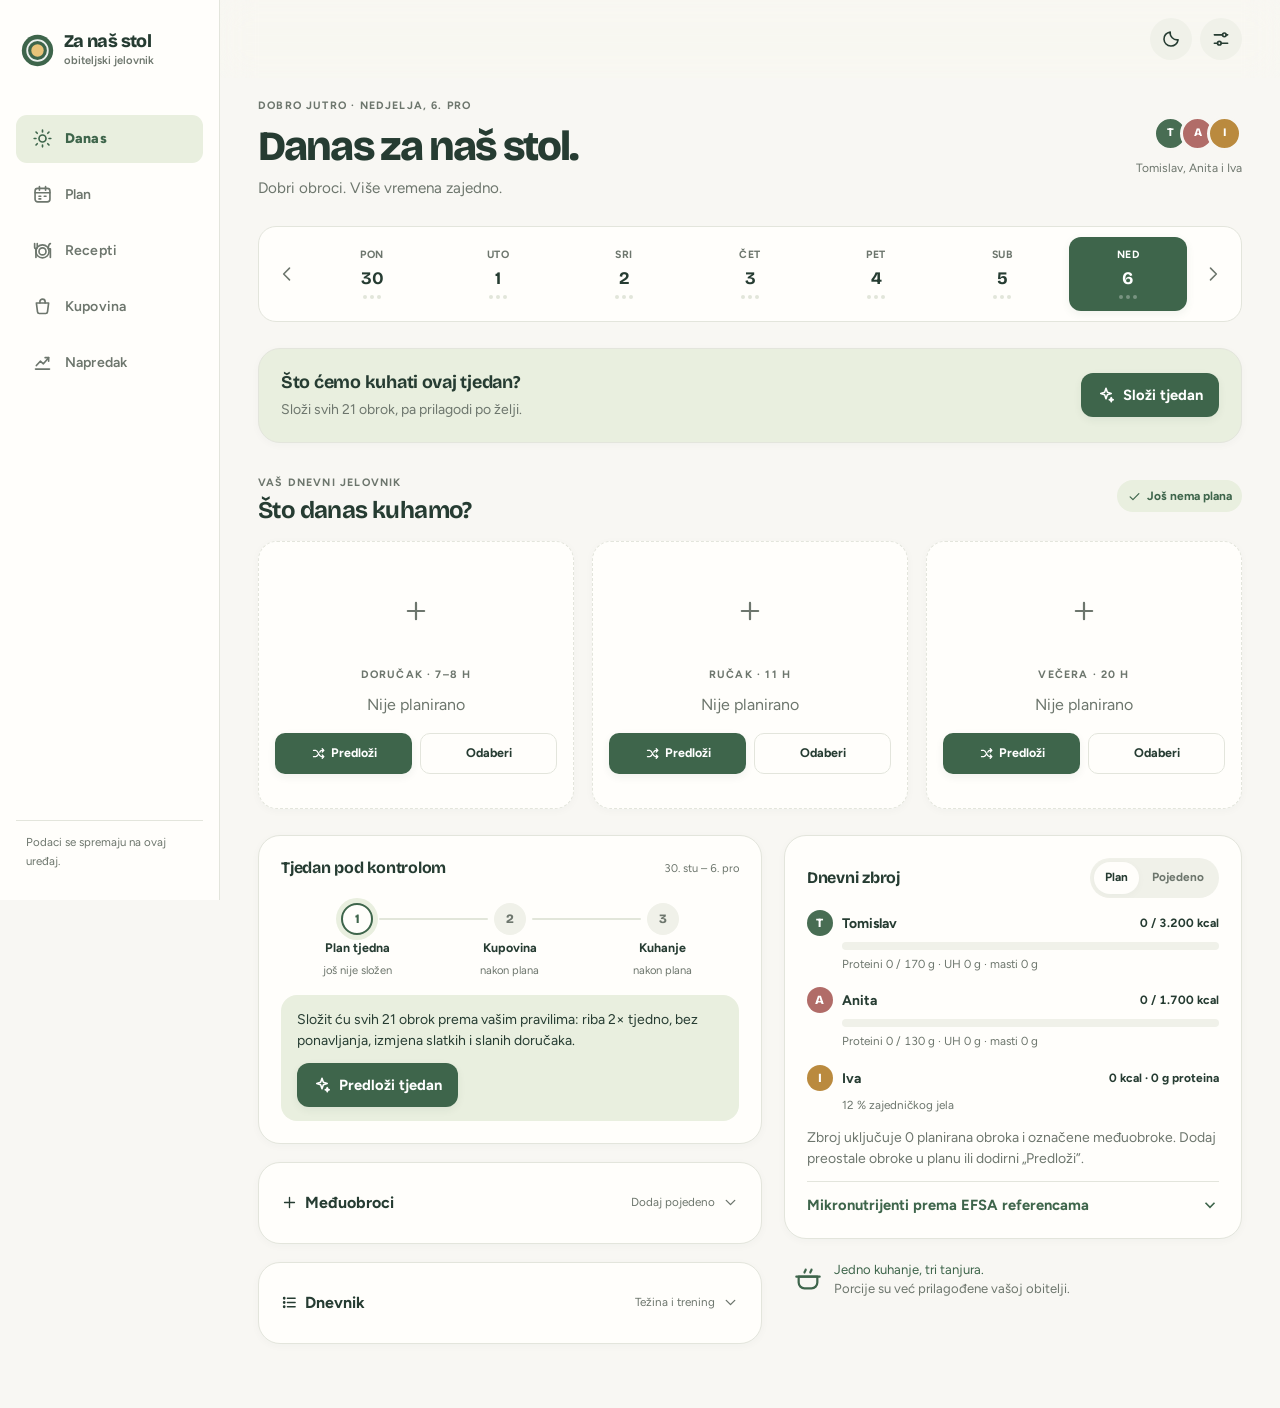
==== index.html @ ac336681 "Refresh meal planning experience with food photography and six sourced recipes" ====
<!doctype html>
<html lang="hr" data-theme="light">
<head>
<meta charset="utf-8">
<meta name="viewport" content="width=device-width,initial-scale=1,viewport-fit=cover">
<meta name="description" content="Obiteljski jelovnik: tjedni plan, recepti, kupovina i kuhanje korak po korak.">
<meta name="theme-color" content="#F8F7F3">
<script>try { document.documentElement.dataset.theme = JSON.parse(localStorage.getItem("zns:theme")) === "dark" ? "dark" : "light"; } catch(e) {}</script>
<meta name="mobile-web-app-capable" content="yes">
<meta name="apple-mobile-web-app-capable" content="yes">
<meta name="apple-mobile-web-app-status-bar-style" content="black-translucent">
<meta name="apple-mobile-web-app-title" content="Za naš stol">
<meta name="robots" content="noindex">
<link rel="manifest" href="manifest.webmanifest">
<link rel="icon" type="image/png" sizes="192x192" href="icons/icon-192.png">
<link rel="apple-touch-icon" href="icons/apple-touch-icon.png">
<style>:root{padding-top:env(safe-area-inset-top,0px);padding-bottom:env(safe-area-inset-bottom,0px)}[hidden]{display:none!important}</style>
<title>Za naš stol</title>
<link rel="preconnect" href="https://fonts.googleapis.com">
<link rel="preconnect" href="https://fonts.gstatic.com" crossorigin>
<link rel="stylesheet" href="https://fonts.googleapis.com/css2?family=Bricolage+Grotesque:opsz,wght@12..96,500;12..96,700;12..96,800&family=Figtree:ital,wght@0,400;0,500;0,600;0,700;1,400&display=swap">
<style>
/* Layout: mobitel prvo – jedan stupac (do 760 px) sa staklenim zaglavljem i plutajućom trakom kartica pri dnu;
   od 1024 px lijeva traka navigacije i širi sadržaj. Boju nose ilustracije jela; sučelje je mirno:
   jadranska plava za radnje, maslinasta za "pojedeno/kupljeno", limun za "danas/sljedeće". */
:root{
  --bg:#F3F5F2; --surface:#FFFFFF; --surface-2:#EBF0EC; --surface-3:#DFE6E1; --ink:#14232A; --muted:#5A696E; --line:#DCE3DE;
  --sea:#1C5D78; --sea-ink:#FFFFFF; --sea-soft:#DDEDF3; --sea-deep:#123F52;
  --olive:#56772F; --olive-ink:#FFFFFF; --olive-soft:#E6EEDA;
  --citrus:#E9A920; --citrus-ink:#2A1E00; --citrus-soft:#FCF0CF;
  --tomato:#C9432B; --tomato-soft:#FAE3DC; --warn:#A86A0B;
  --pT:#1C5D78; --pS:#B24E72; --pK:#C98A0E;
  --scrim:rgba(12,22,27,.42); --glass:rgba(243,245,242,.78); --glass-strong:rgba(255,255,255,.86);
  --shadow-1:0 1px 2px rgba(20,35,42,.06),0 2px 8px rgba(20,35,42,.05);
  --shadow-2:0 2px 6px rgba(20,35,42,.07),0 14px 34px rgba(20,35,42,.11);
  --font-display:"Bricolage Grotesque","Avenir Next","Segoe UI",system-ui,sans-serif;
  --font-body:"Figtree","Avenir Next","Segoe UI",Roboto,Helvetica,Arial,sans-serif;
  --r-lg:24px; --r:18px; --r-sm:12px; --ease:cubic-bezier(.2,.8,.2,1); --rail:240px;
}
@media (prefers-color-scheme: dark){ :root:not([data-theme="light"]){
  --bg:#0E161A; --surface:#162127; --surface-2:#1D2A31; --surface-3:#26353D; --ink:#E6EEF0; --muted:#97A8AE; --line:#26353C;
  --sea:#7CC4DE; --sea-ink:#06202B; --sea-soft:#163747; --sea-deep:#A9DCEE;
  --olive:#A6C97B; --olive-ink:#132006; --olive-soft:#1F3119;
  --citrus:#F4C452; --citrus-ink:#2A1E00; --citrus-soft:#3A2F12;
  --tomato:#F2896F; --tomato-soft:#3D2420; --warn:#E9B14E;
  --pT:#7CC4DE; --pS:#EE93B4; --pK:#F4C452;
  --scrim:rgba(0,0,0,.55); --glass:rgba(14,22,26,.78); --glass-strong:rgba(22,33,39,.9);
  --shadow-1:0 1px 2px rgba(0,0,0,.35),0 2px 8px rgba(0,0,0,.25); --shadow-2:0 2px 6px rgba(0,0,0,.35),0 16px 36px rgba(0,0,0,.4); color-scheme:dark } }
:root[data-theme="dark"]{
  --bg:#0E161A; --surface:#162127; --surface-2:#1D2A31; --surface-3:#26353D; --ink:#E6EEF0; --muted:#97A8AE; --line:#26353C;
  --sea:#7CC4DE; --sea-ink:#06202B; --sea-soft:#163747; --sea-deep:#A9DCEE;
  --olive:#A6C97B; --olive-ink:#132006; --olive-soft:#1F3119;
  --citrus:#F4C452; --citrus-ink:#2A1E00; --citrus-soft:#3A2F12;
  --tomato:#F2896F; --tomato-soft:#3D2420; --warn:#E9B14E;
  --pT:#7CC4DE; --pS:#EE93B4; --pK:#F4C452;
  --scrim:rgba(0,0,0,.55); --glass:rgba(14,22,26,.78); --glass-strong:rgba(22,33,39,.9);
  --shadow-1:0 1px 2px rgba(0,0,0,.35),0 2px 8px rgba(0,0,0,.25); --shadow-2:0 2px 6px rgba(0,0,0,.35),0 16px 36px rgba(0,0,0,.4); color-scheme:dark }

*{box-sizing:border-box}
html{-webkit-text-size-adjust:100%;scroll-behavior:auto;overscroll-behavior-y:none}
body{margin:0;overflow-x:clip;background:var(--bg);color:var(--ink);font-family:var(--font-body);font-size:16px;line-height:1.5;-webkit-font-smoothing:antialiased;-webkit-tap-highlight-color:transparent}
h1,h2,h3,h4{font-family:var(--font-display);font-weight:700;line-height:1.1;margin:0;text-wrap:balance;letter-spacing:-.015em}
h1{font-size:clamp(1.75rem,6vw,2.35rem);font-weight:800;letter-spacing:-.025em}
h2{font-size:1.45rem}
h3{font-size:1.12rem}
p{margin:0}
img{max-width:100%}
button,input,select{font:inherit;color:inherit}
button{cursor:pointer;border:0;background:none;padding:0;text-align:inherit}
:focus-visible{outline:2.5px solid var(--sea);outline-offset:2px;border-radius:8px}
.num{font-variant-numeric:tabular-nums}
.muted{color:var(--muted)}
.small{font-size:.875rem}
.eyebrow{font-size:.72rem;letter-spacing:.09em;text-transform:uppercase;color:var(--muted);font-weight:700}
.sr{position:absolute!important;width:1px!important;height:1px!important;padding:0!important;margin:-1px!important;overflow:hidden!important;clip:rect(0 0 0 0)!important;white-space:nowrap!important;border:0!important}
svg.i{width:20px;height:20px;stroke:currentColor;fill:none;stroke-width:1.9;stroke-linecap:round;stroke-linejoin:round;flex:none}

/* ---------- zaglavlje ---------- */
/* Zaglavlje je fiksno i samo prekriva područje statusne trake (iPhone s početnog zaslona): sticky ondje nije pouzdan. */
.top{position:fixed;top:0;left:0;right:0;padding-top:env(safe-area-inset-top,0px);z-index:9;background:var(--glass);-webkit-backdrop-filter:saturate(1.4) blur(16px);backdrop-filter:saturate(1.4) blur(16px);border-bottom:1px solid transparent;transition:border-color .2s}
.top.scrolled{border-bottom-color:var(--line)}
.top-in{max-width:760px;margin:0 auto;display:flex;align-items:center;justify-content:space-between;gap:10px;padding-block:10px;padding-left:max(16px,env(safe-area-inset-left,0px));padding-right:max(16px,env(safe-area-inset-right,0px))}
.brand{display:flex;align-items:center;gap:10px;min-width:0}
.brand .logo{width:36px;height:36px;flex:none}
.brand b{display:block;font-family:var(--font-display);font-size:1.12rem;font-weight:800;letter-spacing:-.02em;line-height:1.1;white-space:nowrap}
.brand small{display:flex;align-items:center;gap:5px;font-size:.7rem;color:var(--muted);font-weight:600;white-space:nowrap}
.brand small::before{content:"";width:7px;height:7px;border-radius:50%;background:var(--muted);opacity:.6}
.brand small.live::before{background:var(--olive);opacity:1;box-shadow:0 0 0 3px var(--olive-soft)}
.top-r{display:flex;align-items:center;gap:8px}
.persons{display:inline-flex;background:var(--surface-2);border-radius:999px;padding:3px;gap:2px}
.persons button{display:inline-flex;align-items:center;gap:7px;padding:4px 12px 4px 4px;border-radius:999px;font-weight:600;font-size:.88rem;color:var(--muted);white-space:nowrap}
.persons button[aria-pressed="true"]{background:var(--surface);color:var(--ink);box-shadow:var(--shadow-1)}
.av{width:26px;height:26px;border-radius:50%;display:inline-grid;place-items:center;font-style:normal;font-weight:800;font-size:.78rem;color:#fff;background:var(--pT);flex:none;font-family:var(--font-display)}
.av.S{background:var(--pS)}.av.K{background:var(--pK)}
:root:not([data-theme="light"]) .av{color:var(--surface)}
@media (prefers-color-scheme: light){ :root:not([data-theme="dark"]) .av{color:#fff} }
:root[data-theme="light"] .av{color:#fff}
@media (max-width:420px){.persons button span{display:none}.persons button{padding:4px}}
.icon-btn{width:40px;height:40px;border-radius:50%;display:inline-grid;place-items:center;background:var(--surface-2);color:var(--ink);flex:none}
.icon-btn.ghost{background:transparent}
.icon-btn[aria-current="page"]{background:var(--sea-soft);color:var(--sea)}

/* ---------- navigacija: plutajuća traka (mobitel) / lijeva traka (desktop) ---------- */
nav.tabs{position:fixed;z-index:9;left:max(12px,env(safe-area-inset-left,0px));right:max(12px,env(safe-area-inset-right,0px));bottom:calc(10px + env(safe-area-inset-bottom,0px))}
nav.tabs .in{position:relative;max-width:520px;margin:0 auto;display:grid;grid-template-columns:repeat(5,1fr);background:var(--glass-strong);-webkit-backdrop-filter:saturate(1.5) blur(18px);backdrop-filter:saturate(1.5) blur(18px);border:1px solid var(--line);border-radius:26px;padding:6px;box-shadow:var(--shadow-2)}
nav.tabs button{position:relative;z-index:1;display:grid;justify-items:center;gap:2px;padding:7px 2px 6px;font-size:.68rem;font-weight:700;color:var(--muted);letter-spacing:.01em;border-radius:20px}
nav.tabs button svg{width:23px;height:23px;stroke:currentColor;fill:none;stroke-width:1.9;stroke-linecap:round;stroke-linejoin:round}
nav.tabs button[aria-current="page"]{color:var(--sea)}
nav.tabs .ind{position:absolute;z-index:0;top:6px;bottom:6px;left:6px;width:calc((100% - 12px) / 5);border-radius:20px;background:var(--sea-soft);transform:translateX(calc(var(--i,0) * 100%));transition:transform .38s var(--ease)}
nav.tabs .ind.off{opacity:0}
nav.tabs .rail-brand,nav.tabs .rail-foot{display:none}
nav.tabs .badge{position:absolute;top:3px;right:calc(50% - 20px);min-width:16px;height:16px;padding:0 4px;border-radius:9px;background:var(--citrus);color:var(--citrus-ink);font-size:.62rem;display:grid;place-items:center;font-weight:800}
@media (min-width:1024px){
  nav.tabs{left:0;right:auto;top:0;bottom:0;width:var(--rail);padding-top:env(safe-area-inset-top,0px);padding-bottom:env(safe-area-inset-bottom,0px);padding-left:env(safe-area-inset-left,0px);border-right:1px solid var(--line);background:var(--surface)}
  nav.tabs .in{height:100%;max-width:none;display:flex;flex-direction:column;gap:4px;background:none;border:0;border-radius:0;box-shadow:none;padding:20px 14px;-webkit-backdrop-filter:none;backdrop-filter:none}
  nav.tabs .rail-brand{display:flex;padding:4px 10px 22px}
  nav.tabs button{display:flex;align-items:center;gap:12px;padding:11px 14px;font-size:.98rem;font-weight:600;border-radius:14px;justify-items:start}
  nav.tabs button:hover{background:var(--surface-2);color:var(--ink)}
  nav.tabs button[aria-current="page"]{background:var(--sea-soft);color:var(--sea)}
  nav.tabs .ind{display:none}
  nav.tabs .badge{position:static;margin-left:auto}
  nav.tabs .rail-foot{display:block;margin-top:auto;padding:12px 10px 0;font-size:.8rem;color:var(--muted);border-top:1px solid var(--line)}
  .top .brand{visibility:hidden}
  .top{left:var(--rail)}
  main,#timers-root{margin-left:var(--rail)}
  .top-in{max-width:1100px}
}

/* ---------- glavni sadržaj ---------- */
main{max-width:760px;margin:0 auto;padding-block:76px 128px;padding-left:max(16px,env(safe-area-inset-left,0px));padding-right:max(16px,env(safe-area-inset-right,0px));display:grid;gap:18px;align-content:start}
@media (min-width:1024px){main{max-width:calc(1100px + var(--rail));padding-left:calc(var(--rail) + 40px);padding-right:40px;margin-left:0;padding-bottom:64px}}
main > *{min-width:0}
.card{background:var(--surface);border:1px solid var(--line);border-radius:var(--r-lg);padding:18px}
.card.flat{background:var(--surface-2);border-color:transparent}
.stack{display:grid;gap:12px}
.stack > *,.card > *{min-width:0}
.stack.tight{gap:8px}
.row{display:flex;align-items:center;gap:10px;flex-wrap:wrap}
.row.between{justify-content:space-between}
.row.nowrap{flex-wrap:nowrap}
.grow{flex:1;min-width:0}
.sect-h{display:flex;align-items:baseline;justify-content:space-between;gap:12px}
.sect-h h2,.sect-h h3{min-width:0}
.pagehead{display:grid;gap:4px;padding-top:6px}
.pagehead .row{justify-content:space-between}

/* gumbi */
.btn{display:inline-flex;align-items:center;justify-content:center;gap:8px;padding:10px 16px;border-radius:999px;font-weight:700;font-size:.92rem;background:var(--surface-2);color:var(--ink);border:1px solid transparent;min-height:42px;white-space:nowrap}
.btn.primary{background:var(--sea);color:var(--sea-ink)}
.btn.olive{background:var(--olive);color:var(--olive-ink)}
.btn.outline{background:transparent;border-color:var(--line)}
.btn.soft{background:var(--sea-soft);color:var(--sea)}
.btn.lg{min-height:54px;padding:14px 22px;font-size:1.02rem;border-radius:18px}
.btn.block{width:100%}
.btn.sm{padding:6px 12px;min-height:34px;font-size:.84rem}
.btn.danger{color:var(--tomato)}
.btn:disabled{opacity:.5;cursor:default}
.btn svg{width:18px;height:18px;stroke:currentColor;fill:none;stroke-width:2.1;stroke-linecap:round;stroke-linejoin:round}
.chips{display:flex;gap:8px;flex-wrap:wrap}
.chips.scroll{flex-wrap:nowrap;overflow-x:auto;scrollbar-width:none;margin-inline:-16px;padding-inline:16px;padding-block:2px;scroll-padding-inline:16px}
.chips.scroll::-webkit-scrollbar{display:none}
.chip{display:inline-flex;align-items:center;gap:6px;padding:7px 13px;border-radius:999px;font-size:.84rem;font-weight:600;background:var(--surface);color:var(--ink);border:1px solid var(--line);white-space:nowrap;flex:none}
.chip.on{background:var(--sea);color:var(--sea-ink);border-color:var(--sea)}
.chip.tag{background:var(--surface-2);border-color:transparent;color:var(--muted);padding:4px 10px;font-size:.78rem}
.chip .k{color:var(--muted);font-weight:600;font-variant-numeric:tabular-nums}
.chip.on .k{color:inherit;opacity:.8}
.pill{display:inline-flex;align-items:center;gap:5px;padding:3px 9px;border-radius:999px;font-size:.72rem;font-weight:700;letter-spacing:.01em;background:var(--surface-2);color:var(--ink);white-space:nowrap}
.pill::before{content:"";width:7px;height:7px;border-radius:50%;background:var(--pc,var(--muted))}
.pill.riba{--pc:#3E86B0}.pill.perad{--pc:#D9A13A}.pill.crveno{--pc:#B8452F}.pill.svinjetina{--pc:#D97C8E}.pill.jaja{--pc:#E9C13C}.pill.mlijecno{--pc:#8FA4C9}.pill.mahunarke{--pc:#7B9A47}
.pill.glass{background:var(--glass-strong);-webkit-backdrop-filter:blur(8px);backdrop-filter:blur(8px)}
.seg{display:inline-flex;background:var(--surface-2);border-radius:999px;padding:4px;gap:2px;max-width:100%;overflow-x:auto;scrollbar-width:none}
.seg::-webkit-scrollbar{display:none}
.seg button{padding:8px 15px;border-radius:999px;font-weight:700;font-size:.88rem;color:var(--muted);white-space:nowrap;flex:none}
.seg button[aria-pressed="true"]{background:var(--surface);color:var(--ink);box-shadow:var(--shadow-1)}
.seg.full{display:flex}.seg.full button{flex:1}
.seg .n{font-weight:600;opacity:.6;margin-left:3px;font-variant-numeric:tabular-nums}
@media (max-width:440px){.seg .n{display:none}.seg button{padding:8px 12px}}

/* oznaka "pojedeno / kupljeno" */
.check{width:34px;height:34px;border-radius:50%;border:2px solid var(--surface-3);display:grid;place-items:center;color:transparent;background:var(--surface);flex:none}
.check.on{background:var(--olive);border-color:var(--olive);color:var(--olive-ink)}
.check svg{width:18px;height:18px;stroke:currentColor;fill:none;stroke-width:3;stroke-linecap:round;stroke-linejoin:round}
.check.sm{width:26px;height:26px}.check.sm svg{width:14px;height:14px}

/* trake i prsten */
.bar{height:8px;border-radius:999px;background:var(--surface-2);overflow:hidden}
.bar i{display:block;height:100%;width:0;background:var(--sea);border-radius:999px}
.bar i.good{background:var(--olive)}
.bar i.over{background:var(--citrus)}
.ring{display:block}
.ring .trk{stroke:var(--surface-2)}
.ring .val{stroke:var(--sea);stroke-linecap:round}
.ring .val.good{stroke:var(--olive)}.ring .val.over{stroke:var(--citrus)}

/* ---------- Danas ---------- */
.hello{display:grid;gap:2px;padding-top:6px}
.hello h1 span{color:var(--sea)}
.week{display:grid;grid-template-columns:auto repeat(7,1fr) auto;gap:4px;align-items:center}
.week .icon-btn{width:30px;height:30px;background:transparent;color:var(--muted)}
.wday{display:grid;justify-items:center;gap:3px;padding:8px 0 7px;border-radius:16px;min-width:0}
.wday small{font-size:.66rem;font-weight:700;letter-spacing:.06em;text-transform:uppercase;color:var(--muted)}
.wday b{font-family:var(--font-display);font-size:1.1rem;line-height:1;font-weight:700}
.wday .pips{display:flex;gap:3px;height:6px}
.wday .pips i{width:6px;height:6px;border-radius:50%;background:var(--surface-3)}
.wday .pips i.p{background:var(--muted);opacity:.45}
.wday .pips i.e{background:var(--olive);opacity:1}
.wday.today b{color:var(--sea)}
.wday[aria-current="date"]{background:var(--sea);color:var(--sea-ink)}
.wday[aria-current="date"] small,.wday[aria-current="date"] b{color:var(--sea-ink)}
.wday[aria-current="date"] .pips i{background:color-mix(in srgb,var(--sea-ink) 30%,transparent)}
.wday[aria-current="date"] .pips i.p{background:var(--sea-ink);opacity:.6}
.wday[aria-current="date"] .pips i.e{background:var(--citrus);opacity:1}
.daynote{display:flex;align-items:center;justify-content:center;gap:8px;flex-wrap:wrap;font-size:.86rem;color:var(--muted)}

.summary{display:grid;grid-template-columns:auto 1fr;gap:20px;align-items:center}
.summary .ringbox{position:relative;width:136px;height:136px}
.summary .ringbox .c{position:absolute;inset:0;display:grid;place-content:center;text-align:center;gap:0}
.summary .ringbox .c b{font-family:var(--font-display);font-size:1.6rem;line-height:1;font-weight:800;letter-spacing:-.02em}
.summary .ringbox .c small{font-size:.74rem;color:var(--muted);font-weight:600}
.macros{display:grid;gap:12px;min-width:0}
.macro .l{display:flex;justify-content:space-between;gap:8px;font-size:.84rem;margin-bottom:5px}
.macro .l span{font-weight:700}
.macro .l em{font-style:normal;color:var(--muted);font-variant-numeric:tabular-nums}
@media (max-width:380px){.summary{grid-template-columns:1fr;justify-items:center}.macros{width:100%}}

.flow{display:grid;grid-template-columns:repeat(3,1fr);gap:0;position:relative}
.flow button{display:grid;justify-items:center;text-align:center;gap:6px;padding:4px 4px;position:relative;min-width:0}
.flow button::before{content:"";position:absolute;top:19px;left:calc(-50% + 22px);right:calc(50% + 22px);height:2px;background:var(--surface-3);border-radius:2px}
.flow button:first-child::before{display:none}
.flow button.done::before,.flow button.cur::before{background:var(--olive)}
.flow .dot{width:38px;height:38px;border-radius:50%;display:grid;place-items:center;font-family:var(--font-display);font-weight:800;background:var(--surface-2);color:var(--muted);border:2px solid transparent}
.flow .done .dot{background:var(--olive);color:var(--olive-ink)}
.flow .cur .dot{background:var(--surface);border-color:var(--sea);color:var(--sea);box-shadow:0 0 0 5px var(--sea-soft)}
.flow .dot svg{width:18px;height:18px;stroke:currentColor;fill:none;stroke-width:3;stroke-linecap:round;stroke-linejoin:round}
.flow b{font-size:.86rem;line-height:1.2}
.flow small{font-size:.76rem;color:var(--muted);font-variant-numeric:tabular-nums}

.timeline{display:grid;gap:12px}
.mcard{display:grid;grid-template-columns:96px 1fr auto;gap:14px;align-items:center;background:var(--surface);border:1px solid var(--line);border-radius:var(--r-lg);padding:10px 14px 10px 10px;position:relative;transition:border-color .25s,box-shadow .25s}
.mcard .thumb{width:96px;height:96px;border-radius:16px;overflow:hidden;position:relative;background:var(--surface-2);display:block}
.mcard .thumb img{width:100%;height:100%;object-fit:cover;display:block;transition:filter .35s,transform .35s var(--ease)}
.mcard .t{min-width:0;display:grid;gap:3px}
.mcard .t .title{font-weight:700;font-size:1rem;line-height:1.25;display:-webkit-box;-webkit-line-clamp:2;-webkit-box-orient:vertical;overflow:hidden;text-align:left}
.mcard .meta{display:flex;flex-wrap:wrap;gap:4px 10px;font-size:.8rem;color:var(--muted);font-variant-numeric:tabular-nums}
.mcard .meta b{color:var(--ink);font-weight:700}
.mcard .sum{font-size:.8rem;color:var(--muted);display:-webkit-box;-webkit-line-clamp:1;-webkit-box-orient:vertical;overflow:hidden}
.mcard .acts{display:flex;align-items:center;gap:8px;margin-top:4px}
.mcard.next{border-color:var(--citrus);box-shadow:0 0 0 3px var(--citrus-soft)}
.mcard .flag{position:absolute;top:-9px;left:16px;background:var(--citrus);color:var(--citrus-ink);font-size:.66rem;font-weight:800;letter-spacing:.08em;text-transform:uppercase;padding:3px 9px;border-radius:999px}
.mcard.done .thumb img{filter:saturate(.55) brightness(.92)}
.mcard.done .title{color:var(--muted)}
.mcard .thumb .ok{position:absolute;inset:0;display:grid;place-items:center;background:color-mix(in srgb,var(--olive) 35%,transparent);opacity:0;transition:opacity .3s}
.mcard.done .thumb .ok{opacity:1}
.mcard .thumb .ok svg{width:34px;height:34px;stroke:#fff;fill:none;stroke-width:3;stroke-linecap:round;stroke-linejoin:round;filter:drop-shadow(0 1px 2px rgba(0,0,0,.3))}
.mcard.empty{grid-template-columns:96px 1fr;border-style:dashed;background:transparent}
.mcard.empty .thumb{display:grid;place-items:center;color:var(--muted);background:var(--surface-2)}
.mcard.empty .thumb svg{width:28px;height:28px}
@media (max-width:400px){.mcard{grid-template-columns:78px 1fr auto;gap:12px}.mcard .thumb{width:78px;height:78px}.mcard.empty{grid-template-columns:78px 1fr}}

.snackrow{display:flex;flex-wrap:nowrap;gap:10px;overflow-x:auto;scrollbar-width:none;margin-inline:-18px;padding:2px 18px 4px;scroll-snap-type:x proximity}
.snackrow::-webkit-scrollbar{display:none}
.chip.snack{display:grid;grid-template-columns:44px 1fr;grid-template-rows:auto auto;column-gap:10px;align-items:center;padding:6px 14px 6px 6px;border-radius:18px;scroll-snap-align:start;text-align:left;white-space:normal;width:200px;flex:none}
.chip.snack img{grid-row:1/3;width:44px;height:44px;border-radius:12px;object-fit:cover}
.chip.snack b{font-size:.84rem;line-height:1.2;font-weight:700;display:-webkit-box;-webkit-line-clamp:2;-webkit-box-orient:vertical;overflow:hidden}
.chip.snack .k{font-size:.76rem}
.chip.snack.on{background:var(--olive-soft);color:var(--ink);border-color:var(--olive)}
.chip.snack.on .k{color:var(--olive);opacity:1;font-weight:700}
.hint{display:flex;gap:12px;align-items:flex-start;background:var(--citrus-soft);border-radius:var(--r);padding:12px 14px;font-size:.9rem}
.hint svg{width:20px;height:20px;flex:none;stroke:var(--warn);fill:none;stroke-width:2;stroke-linecap:round;stroke-linejoin:round;margin-top:1px}
.hint .chips{margin-top:8px}
.hint > div{min-width:0}
.hint .chip{background:var(--surface);border-color:transparent;white-space:normal;flex:0 1 auto;text-align:left}

.cols{display:grid;gap:18px}
.col{display:grid;gap:18px;align-content:start;min-width:0}
@media (min-width:1180px){
  .cols{grid-template-columns:minmax(0,1.3fr) minmax(0,1fr);gap:24px}
  .cols .snackrow{display:grid;grid-template-columns:repeat(auto-fill,minmax(210px,1fr));overflow:visible;margin-inline:0;padding-inline:0}
  .cols .chip.snack{width:auto}
  .cols .mcard{grid-template-columns:110px 1fr auto}.cols .mcard .thumb{width:110px;height:110px}
}

/* ---------- zajedničko jelo: podjela po osobi ---------- */
.sl{display:inline-flex;align-items:center;gap:10px;font-size:.8rem;color:var(--muted);font-variant-numeric:tabular-nums;flex-wrap:wrap}
.sl > span{display:inline-flex;align-items:center;gap:4px;color:var(--ink);font-weight:700}
.sl > span.u{color:var(--muted);font-weight:600}
.mini{width:17px;height:17px;border-radius:50%;display:inline-grid;place-items:center;font-style:normal;font-size:.62rem;font-weight:800;font-family:var(--font-display);background:var(--pT);color:var(--surface);flex:none}
.mini.S{background:var(--pS)}.mini.K{background:var(--pK)}
.splitbar{display:flex;gap:3px;height:14px;border-radius:8px;overflow:hidden}
.splitbar i{display:block;background:var(--pT);min-width:6px}
.splitbar i.S{background:var(--pS)}.splitbar i.K{background:var(--pK)}
.splitlegend{display:flex;flex-wrap:wrap;gap:6px 16px;font-size:.88rem}
.splitlegend span{display:inline-flex;align-items:center;gap:7px}
.splitlegend .av{width:22px;height:22px;font-size:.7rem}
.prows{display:grid;gap:14px}
.prow{display:grid;gap:6px}
.prow .ph{display:flex;align-items:center;gap:9px}
.prow .ph b{flex:1;min-width:0}
.prow .ph .num{font-size:.88rem;font-weight:700}
.prow .pm{font-size:.8rem;color:var(--muted);padding-left:35px}
.prow .bar{margin-left:35px}
.person-h.sm{gap:9px}.person-h.sm .av{width:26px;height:26px;font-size:.78rem}
.lrow{display:grid;grid-template-columns:1fr 1fr auto;gap:10px;align-items:end;padding-bottom:6px}
.lrow .person-h{grid-column:1/-1}
.lrow .toggle{height:46px}
@media (max-width:400px){.lrow{grid-template-columns:1fr 1fr}.lrow .toggle{grid-column:1/-1;justify-self:start}}
.chip.tag.minus{background:var(--tomato-soft);color:var(--tomato)}
.chip.tag.plus{background:var(--olive-soft);color:var(--olive)}
.chip.on.minus{background:var(--tomato-soft);color:var(--tomato);border-color:var(--tomato)}
.bezn{color:var(--tomato)}
.exrow{display:grid;grid-template-columns:1fr 88px auto auto;gap:8px;align-items:center;font-size:.92rem}
.exrow .field{padding:8px 10px}
.exadd{display:grid;grid-template-columns:1fr 88px auto;gap:8px}
@media (max-width:420px){.exadd{grid-template-columns:1fr 80px}.exadd .btn{grid-column:1/-1}}
.split-form{display:grid;gap:10px}
.sf{display:grid;grid-template-columns:auto 1fr 96px;gap:10px;align-items:end}
.sf .av{width:34px;height:34px;margin-bottom:6px}
.sf label{display:grid;gap:6px;font-size:.8rem;color:var(--muted);font-weight:700}
.sf input{width:100%;padding:11px 12px;border:1.5px solid var(--line);border-radius:var(--r-sm);background:var(--surface);color:var(--ink);font-size:1rem;min-width:0}
.sf input:focus{border-color:var(--sea);outline:none;box-shadow:0 0 0 3px var(--sea-soft)}
.portions .p h4 .pc{margin-left:auto;font-family:var(--font-display);font-size:1.05rem;white-space:nowrap}
.portions .p h4 span:not(.pc){min-width:0;overflow:hidden;text-overflow:ellipsis}
.portions > .p{min-width:0}
.portions .p .chips{gap:5px}
.portions .p .chip{white-space:normal;flex:0 1 auto}
.portions .p .btn{justify-self:start}
.meta .av{width:20px;height:20px;font-size:.65rem;vertical-align:middle}

/* ---------- forme ---------- */
.form{display:grid;grid-template-columns:1fr 1fr;gap:12px}
.form label{display:grid;gap:6px;font-size:.8rem;color:var(--muted);font-weight:700}
.form input,.form select,.field{width:100%;padding:11px 12px;border:1.5px solid var(--line);border-radius:var(--r-sm);background:var(--surface);color:var(--ink);font-size:1rem;min-width:0;font-weight:500;transition:border-color .2s}
.form input:focus,.form select:focus,.field:focus{border-color:var(--sea);outline:none;box-shadow:0 0 0 3px var(--sea-soft)}
.form .full{grid-column:1/-1}
.toggle{display:inline-flex;align-items:center;gap:8px;padding:9px 14px 9px 10px;border:1.5px solid var(--line);border-radius:999px;font-weight:700;font-size:.9rem;background:var(--surface)}
.toggle i{width:22px;height:22px;border-radius:50%;border:2px solid var(--surface-3);display:grid;place-items:center}
.toggle i svg{width:12px;height:12px;stroke:transparent;fill:none;stroke-width:3.5;stroke-linecap:round;stroke-linejoin:round}
.toggle[aria-pressed="true"]{background:var(--olive-soft);border-color:var(--olive);color:var(--ink)}
.toggle[aria-pressed="true"] i{background:var(--olive);border-color:var(--olive)}
.toggle[aria-pressed="true"] i svg{stroke:var(--olive-ink)}
.search{position:relative}
.search svg{position:absolute;left:14px;top:50%;transform:translateY(-50%);width:19px;height:19px;stroke:var(--muted);fill:none;stroke-width:2;stroke-linecap:round}
.search input{width:100%;padding:12px 14px 12px 42px;border-radius:999px;border:1.5px solid var(--line);background:var(--surface);color:var(--ink);font-size:1rem}
.search input:focus{border-color:var(--sea);outline:none;box-shadow:0 0 0 3px var(--sea-soft)}
details.more{border-top:1px solid var(--line);padding-top:12px}
details.more summary{cursor:pointer;list-style:none;display:flex;align-items:center;justify-content:space-between;gap:8px;font-weight:700;color:var(--sea);font-size:.92rem}
details.more summary::-webkit-details-marker{display:none}
details.more summary svg{width:18px;height:18px;stroke:currentColor;fill:none;stroke-width:2.2;transition:transform .25s var(--ease)}
details.more[open] summary svg{transform:rotate(180deg)}
details.more > div{padding-top:14px}
.microlist{display:grid;gap:10px}
.micro{display:grid;grid-template-columns:1fr auto;gap:4px 12px;font-size:.88rem}
.micro .bar{grid-column:1/-1;height:6px}

/* ---------- recepti ---------- */
.rgrid{display:grid;grid-template-columns:repeat(auto-fill,minmax(158px,1fr));gap:14px}
@media (min-width:1024px){.rgrid{grid-template-columns:repeat(auto-fill,minmax(220px,1fr));gap:18px}}
.rcard{background:var(--surface);border:1px solid var(--line);border-radius:var(--r-lg);overflow:hidden;text-align:left;display:grid;grid-template-rows:auto 1fr;transition:transform .25s var(--ease),box-shadow .25s}
.rcard .img{aspect-ratio:4/3;max-width:100%;position:relative;overflow:hidden;background:var(--surface-2)}
.rcard .img img{width:100%;height:100%;object-fit:cover;display:block;transition:transform .5s var(--ease)}
.rcard .img .pill{position:absolute;left:10px;top:10px}
.rcard .img .tm{position:absolute;right:10px;bottom:10px;background:var(--glass-strong);-webkit-backdrop-filter:blur(8px);backdrop-filter:blur(8px);border-radius:999px;font-size:.72rem;font-weight:700;padding:3px 9px;display:flex;align-items:center;gap:4px}
.rcard .img .tm svg{width:13px;height:13px;stroke:currentColor;fill:none;stroke-width:2.2}
.rcard .body{padding:12px 14px 14px;display:grid;gap:6px;align-content:start}
.rcard .body b{font-weight:700;font-size:.96rem;line-height:1.25}
.rcard .meta{font-size:.8rem;color:var(--muted);font-variant-numeric:tabular-nums}
.rcard .meta strong{color:var(--ink)}
@media (hover:hover){.rcard:hover{transform:translateY(-3px);box-shadow:var(--shadow-2)}.rcard:hover .img img{transform:scale(1.04)}}
.blank{color:var(--muted);text-align:center;padding:28px 12px;display:grid;justify-items:center;gap:10px}
.blank svg{width:40px;height:40px;stroke:var(--muted);fill:none;stroke-width:1.6;opacity:.6}

/* ---------- detalj recepta ---------- */
.dhero{position:relative;border-radius:var(--r-lg);overflow:hidden;aspect-ratio:16/11;max-width:100%;background:var(--surface-2);margin-inline:-4px}
.dhero img{width:100%;height:100%;object-fit:cover;display:block}
.dhero .over{position:absolute;inset:12px 12px auto;display:flex;justify-content:space-between;align-items:center;gap:8px}
.glassbtn{display:inline-flex;align-items:center;gap:6px;height:40px;padding:0 14px 0 10px;border-radius:999px;background:var(--glass-strong);-webkit-backdrop-filter:blur(10px);backdrop-filter:blur(10px);font-weight:700;font-size:.88rem;color:var(--ink);box-shadow:var(--shadow-1)}
.glassbtn svg{width:20px;height:20px;stroke:currentColor;fill:none;stroke-width:2.2;stroke-linecap:round;stroke-linejoin:round}
.detail{display:grid;gap:16px}
@media (min-width:860px){.detail{display:grid;grid-template-columns:minmax(0,1.05fr) minmax(0,1fr);gap:28px;align-items:start}.detail .dhero{position:sticky;top:84px;margin:0}}
.dhead{display:grid;gap:10px}
.dhead .sub{color:var(--muted);font-size:1.02rem}
.facts{display:grid;grid-template-columns:repeat(4,1fr);gap:8px}
.fact{background:var(--surface-2);border-radius:var(--r-sm);padding:10px 8px;text-align:center;display:grid;gap:1px}
.fact b{font-family:var(--font-display);font-size:1.15rem;font-weight:700;font-variant-numeric:tabular-nums;line-height:1.2}
.fact small{font-size:.7rem;color:var(--muted);font-weight:700;letter-spacing:.04em;text-transform:uppercase}
.cta{display:grid;grid-template-columns:1fr auto auto;gap:8px}
@media (max-width:420px){.cta{grid-template-columns:1fr 1fr}.cta .btn.lg{grid-column:1/-1}}
.subnav{position:sticky;top:calc(env(safe-area-inset-top,0px) + 66px);z-index:5;display:flex;gap:4px;background:var(--glass);-webkit-backdrop-filter:blur(14px);backdrop-filter:blur(14px);padding:6px;border-radius:999px;border:1px solid var(--line);overflow-x:auto;scrollbar-width:none}
.subnav::-webkit-scrollbar{display:none}
.subnav button{flex:1;padding:8px 12px;border-radius:999px;font-weight:700;font-size:.84rem;color:var(--muted);white-space:nowrap}
.subnav button[aria-current="true"]{background:var(--surface);color:var(--ink);box-shadow:var(--shadow-1)}
.portions{display:grid;grid-template-columns:repeat(3,1fr);gap:10px}
@media (max-width:560px){.portions{grid-template-columns:1fr}}
.portions .p{border-radius:var(--r);padding:12px 14px;font-size:.9rem;background:var(--surface-2);display:grid;gap:8px;align-content:start}
.portions .p.me{background:var(--sea-soft)}
.portions .p h4{display:flex;align-items:center;gap:8px;font-family:var(--font-body);font-size:.88rem;font-weight:800}
.portions .p ul{margin:0;padding:0;display:grid;gap:3px;list-style:none}
.portions .p li span{font-weight:700;font-variant-numeric:tabular-nums}
.portions .p .kc{font-weight:800;font-family:var(--font-display);font-variant-numeric:tabular-nums}
.ings{display:grid;gap:2px}
.ing-h{font-size:.74rem;letter-spacing:.08em;text-transform:uppercase;color:var(--muted);font-weight:700;padding:10px 0 4px;display:flex;flex-wrap:wrap;gap:4px 8px;align-items:baseline}
.ing-h em{font-style:normal;text-transform:none;letter-spacing:0;font-weight:500}
.ing{display:grid;grid-template-columns:26px 1fr auto;gap:12px;align-items:center;padding:9px 4px;border-radius:12px;text-align:left;width:100%}
.ing .nm{min-width:0}
.ing .nm small{color:var(--muted)}
.ing .q{font-weight:700;font-variant-numeric:tabular-nums;white-space:nowrap}
.ing[aria-pressed="true"] .nm,.ing[aria-pressed="true"] .q{color:var(--muted);text-decoration:line-through;text-decoration-thickness:1.5px}
@media (hover:hover){.ing:hover{background:var(--surface-2)}}
.steps{margin:0;padding:0;list-style:none;display:grid;gap:4px;counter-reset:s}
.steps li{display:grid;grid-template-columns:34px 1fr;gap:14px;counter-increment:s;padding:10px 0;border-bottom:1px solid var(--line)}
.steps li:last-child{border-bottom:0}
.steps li::before{content:counter(s);width:34px;height:34px;border-radius:50%;background:var(--sea-soft);color:var(--sea);display:grid;place-items:center;font-family:var(--font-display);font-weight:800}
.steps li > div{display:grid;gap:8px;padding-top:5px}
.tchip{display:inline-flex;align-items:center;gap:6px;padding:5px 11px 5px 8px;border-radius:999px;background:var(--citrus-soft);color:var(--ink);font-weight:700;font-size:.82rem;justify-self:start}
.tchip svg{width:16px;height:16px;stroke:var(--warn);fill:none;stroke-width:2.2;stroke-linecap:round;stroke-linejoin:round}
.tchip.run{background:var(--citrus);color:var(--citrus-ink)}
.tchip.run svg{stroke:currentColor}
.note{display:flex;gap:12px;align-items:flex-start;background:var(--citrus-soft);border-radius:var(--r);padding:14px 16px;font-size:.94rem}
.note b{display:block;margin-bottom:2px}
table.tbl{width:100%;border-collapse:collapse;font-size:.92rem}
table.tbl th{text-align:left;font-size:.72rem;letter-spacing:.07em;text-transform:uppercase;color:var(--muted);font-weight:700;padding:8px 0;border-bottom:1px solid var(--line)}
table.tbl td{padding:9px 0;border-bottom:1px solid var(--line)}
table.tbl td.n,table.tbl th.n{text-align:right;font-variant-numeric:tabular-nums;padding-left:8px}
table.tbl tr:last-child td{border-bottom:0}
.scrollx{overflow-x:auto}
.prompt{background:var(--surface-2);border-radius:var(--r-sm);padding:12px 14px;font-size:.85rem;color:var(--muted);word-break:break-word}

/* ---------- plan ---------- */
.weeknav{display:grid;grid-template-columns:auto 1fr auto;align-items:center;gap:10px}
.weeknav .mid{text-align:center;display:grid;gap:2px}
.weeknav h2{font-size:1.3rem}
.stats{display:flex;gap:8px;flex-wrap:wrap}
.stat{display:inline-flex;align-items:center;gap:6px;background:var(--surface);border:1px solid var(--line);border-radius:999px;padding:5px 12px;font-size:.82rem;font-weight:600}
.stat b{font-variant-numeric:tabular-nums}
.stat.ok{border-color:var(--olive);background:var(--olive-soft)}
.stat.warn{border-color:var(--citrus);background:var(--citrus-soft)}
.actions{display:flex;gap:8px;flex-wrap:wrap}
.days{display:grid;gap:12px}
@media (min-width:1024px){.days{grid-template-columns:repeat(2,minmax(0,1fr))}}
.daycard{background:var(--surface);border:1px solid var(--line);border-radius:var(--r-lg);padding:14px;display:grid;gap:10px}
.daycard.today{border-color:var(--citrus);box-shadow:0 0 0 3px var(--citrus-soft)}
.daycard .dh{display:flex;align-items:center;justify-content:space-between;gap:8px;flex-wrap:wrap}
.daycard .dh h3{display:flex;align-items:baseline;gap:8px}
.daycard .dh h3 small{font-family:var(--font-body);font-size:.82rem;color:var(--muted);font-weight:600;letter-spacing:0}
.daycard .dh .kc{font-size:.8rem;color:var(--muted);font-weight:700;font-variant-numeric:tabular-nums}
.slots{display:grid;gap:6px}
.slot{display:grid;grid-template-columns:52px 1fr auto;gap:12px;align-items:center;text-align:left;border-radius:14px;padding:6px 10px 6px 6px;background:var(--surface-2);min-height:64px;width:100%;transition:background .2s}
.slot .th{width:52px;height:52px;border-radius:11px;overflow:hidden;background:var(--surface-3);display:grid;place-items:center;color:var(--muted)}
.slot .th img{width:100%;height:100%;object-fit:cover;display:block}
.slot .th svg{width:22px;height:22px}
.slot .k{display:block;font-size:.68rem;letter-spacing:.08em;text-transform:uppercase;color:var(--muted);font-weight:800}
.slot .v{font-size:.9rem;font-weight:700;min-width:0;overflow:hidden;display:-webkit-box;-webkit-line-clamp:2;-webkit-box-orient:vertical;line-height:1.25}
.slot .v.empty{color:var(--muted);font-weight:500}
.slot .kc{font-size:.78rem;color:var(--muted);font-variant-numeric:tabular-nums;font-weight:600}
.slot.vacant{background:transparent;border:1.5px dashed var(--surface-3)}
@media (hover:hover){.slot:hover{background:var(--surface-3)}}
.dayflags{display:flex;gap:6px;flex-wrap:wrap}
.dayflags .chip{padding:5px 11px;font-size:.78rem}
.dayflags .chip.on{background:var(--citrus);border-color:var(--citrus);color:var(--citrus-ink)}
.rules{font-size:.88rem;color:var(--muted);display:grid;gap:8px}
.rules b{color:var(--ink)}

/* ---------- kupovina ---------- */
.shopsum{display:grid;grid-template-columns:auto 1fr;gap:16px;align-items:center}
.shopsum .big{font-family:var(--font-display);font-size:1.6rem;font-weight:800;line-height:1;font-variant-numeric:tabular-nums}
.shop{padding:14px 14px 6px}
.shop .ch{display:flex;align-items:center;gap:12px;padding:2px 2px 8px}
.shop .ch svg{width:40px;height:40px;flex:none}
.shop .ch h3{flex:1;min-width:0;font-size:1.02rem}
.shop .ch span{font-size:.82rem;color:var(--muted);font-weight:700;font-variant-numeric:tabular-nums}
.shop ul{margin:0;padding:0;list-style:none}
.shop li{border-top:1px solid var(--line)}
.shop .srow{display:grid;grid-template-columns:30px 1fr auto;gap:12px;align-items:center;padding:11px 4px;width:100%;text-align:left}
.shop .nm{min-width:0}
.shop .qty{font-variant-numeric:tabular-nums;color:var(--muted);font-size:.9rem;font-weight:700;white-space:nowrap}
.shop li.done .nm{text-decoration:line-through;text-decoration-thickness:1.5px;color:var(--muted)}
.shop li.done .qty{opacity:.6}
.shop.complete .ch h3::after{content:" ✓";color:var(--olive)}

/* ---------- napredak ---------- */
.tiles{display:grid;grid-template-columns:repeat(2,minmax(0,1fr));gap:12px}
@media (min-width:860px){.tiles{grid-template-columns:repeat(4,minmax(0,1fr))}}
.tile2{background:var(--surface);border:1px solid var(--line);border-radius:var(--r-lg);padding:14px 16px;display:grid;gap:4px}
.tile2 .lab{font-size:.72rem;letter-spacing:.07em;text-transform:uppercase;color:var(--muted);font-weight:700}
.tile2 .v{font-family:var(--font-display);font-size:1.7rem;line-height:1.1;font-weight:800;letter-spacing:-.02em}
.tile2 .v small{font-family:var(--font-body);font-size:.8rem;color:var(--muted);font-weight:600;letter-spacing:0}
.tile2 .d{font-size:.8rem;font-weight:700}
.up{color:var(--olive)}.down{color:var(--warn)}
.chart{width:100%;height:auto;display:block;overflow:visible;touch-action:pan-y}
.chart text{font-family:var(--font-body);font-size:12px;fill:var(--muted)}
.chart .grid{stroke:var(--line);stroke-width:1}
.chart .area{fill:url(#chart-grad)}
.chart .gs0{stop-color:var(--sea);stop-opacity:.22}.chart .gs1{stop-color:var(--sea);stop-opacity:0}
.chart .ln{fill:none;stroke:var(--sea);stroke-width:2.5;stroke-linejoin:round;stroke-linecap:round}
.chart .avg{fill:none;stroke:var(--citrus);stroke-width:2.5;stroke-dasharray:5 5;stroke-linecap:round}
.chart .pt{fill:var(--sea);stroke:var(--surface);stroke-width:2}
.chart .pt.last{fill:var(--citrus)}
.chart .tip{fill:var(--ink)}
.chart .tipbox{fill:var(--surface);stroke:var(--line)}
.legend{display:flex;gap:14px;font-size:.8rem;color:var(--muted);flex-wrap:wrap}
.legend i{display:inline-block;width:16px;height:0;border-top:2.5px solid var(--sea);vertical-align:middle;margin-right:6px}
.legend i.avg{border-top:2.5px dashed var(--citrus)}
.verdict{display:inline-flex;align-items:center;gap:6px;padding:4px 11px;border-radius:999px;font-size:.78rem;font-weight:800;justify-self:start}
.verdict.ok{background:var(--olive-soft);color:var(--olive)}
.verdict.act{background:var(--citrus-soft);color:var(--warn)}
.verdict.wait{background:var(--surface-2);color:var(--muted)}
.entries ul{margin:0;padding:0;list-style:none}
.entries li{display:grid;grid-template-columns:1fr auto auto;gap:10px;align-items:center;padding:10px 0;border-top:1px solid var(--line);font-size:.92rem}

/* ---------- postavke ---------- */
.person-h{display:flex;align-items:center;gap:12px}
.person-h .av{width:40px;height:40px;font-size:1.05rem}
.daypick{display:flex;gap:6px;flex-wrap:wrap}
.daypick label{width:42px;height:42px;border-radius:50%;display:grid;place-items:center;border:1.5px solid var(--line);font-weight:700;font-size:.82rem;cursor:pointer;background:var(--surface)}
.daypick label.on{background:var(--sea);border-color:var(--sea);color:var(--sea-ink)}
.info{display:grid;gap:10px;font-size:.9rem;color:var(--muted)}
.info b{color:var(--ink)}

/* ---------- ploča (bottom sheet) ---------- */
.sheet-bg{position:fixed;inset:0;background:var(--scrim);z-index:20;display:grid;align-items:end;justify-items:center}
.sheet{background:var(--surface);width:100%;max-width:640px;max-height:88vh;max-height:88dvh;overflow:auto;overscroll-behavior:contain;border-radius:28px 28px 0 0;padding-top:8px;padding-bottom:calc(18px + env(safe-area-inset-bottom,0px));padding-left:max(18px,env(safe-area-inset-left,0px));padding-right:max(18px,env(safe-area-inset-right,0px));display:grid;gap:14px;align-content:start;box-shadow:var(--shadow-2)}
.sheet .grab{width:44px;height:5px;border-radius:3px;background:var(--surface-3);justify-self:center;margin-bottom:2px}
.sheet .sh{display:flex;align-items:center;justify-content:space-between;gap:10px}
.sheet .sh h3{font-size:1.25rem}
@media (min-width:720px){.sheet-bg{align-items:center}.sheet{border-radius:28px;max-height:80vh}.sheet .grab{display:none}}
.list{display:grid;gap:4px}
.list .item{display:grid;grid-template-columns:56px 1fr auto;gap:12px;align-items:center;width:100%;text-align:left;padding:6px;border-radius:16px}
.list .item .th{width:56px;height:56px;border-radius:12px;overflow:hidden;background:var(--surface-2);display:grid;place-items:center;font-weight:800;font-family:var(--font-display)}
.list .item .th img{width:100%;height:100%;object-fit:cover;display:block}
.list .item b{font-weight:700;line-height:1.25}
.list .item.sel{background:var(--sea-soft)}
@media (hover:hover){.list .item:hover{background:var(--surface-2)}.list .item.sel:hover{background:var(--sea-soft)}}
.list .item .sub{display:block;font-size:.8rem;color:var(--muted);margin-top:2px}
.dialog-text{color:var(--muted)}

/* ---------- način kuhanja ---------- */
.cook{position:fixed;inset:0;z-index:30;background:var(--bg);display:grid;grid-template-rows:auto auto 1fr auto;padding-top:env(safe-area-inset-top,0px);padding-bottom:env(safe-area-inset-bottom,0px)}
.cook-top{display:grid;grid-template-columns:auto 1fr auto;align-items:center;gap:12px;padding-block:12px 8px;padding-left:max(16px,env(safe-area-inset-left,0px));padding-right:max(16px,env(safe-area-inset-right,0px));max-width:820px;width:100%;margin:0 auto}
.cook-top .ttl{min-width:0;text-align:center}
.cook-top .ttl b{display:block;font-size:.95rem;font-weight:700;white-space:nowrap;overflow:hidden;text-overflow:ellipsis}
.cook-top .ttl small{color:var(--muted);font-size:.8rem;font-weight:600}
.cook-prog{display:flex;gap:5px;padding-left:max(16px,env(safe-area-inset-left,0px));padding-right:max(16px,env(safe-area-inset-right,0px));max-width:820px;width:100%;margin:0 auto}
.cook-prog i{flex:1;height:5px;border-radius:3px;background:var(--surface-3);overflow:hidden;position:relative}
.cook-prog i::after{content:"";position:absolute;inset:0;background:var(--sea);transform:scaleX(0);transform-origin:left;transition:transform .4s var(--ease)}
.cook-prog i.on::after{transform:scaleX(1)}
.cook-body{overflow:auto;overscroll-behavior:contain;padding-block:24px 24px;padding-left:max(20px,env(safe-area-inset-left,0px));padding-right:max(20px,env(safe-area-inset-right,0px))}
.cook-step{max-width:720px;margin:0 auto;display:grid;gap:18px;align-content:start}
.cook-step .no{font-family:var(--font-display);font-weight:800;font-size:4.5rem;line-height:.9;color:var(--sea);letter-spacing:-.04em}
.cook-step .txt{font-size:clamp(1.3rem,4.6vw,1.85rem);line-height:1.38;font-weight:500;letter-spacing:-.01em;text-wrap:pretty}
.cook-step .pic{width:100%;max-width:100%;aspect-ratio:16/9;border-radius:var(--r-lg);overflow:hidden}
.cook-step .pic img{width:100%;height:100%;object-fit:cover;display:block}
.cook-step .tchip{font-size:1rem;padding:9px 16px 9px 12px}
.cook-step .tchip svg{width:20px;height:20px}
.cook-step .ings{background:var(--surface);border:1px solid var(--line);border-radius:var(--r-lg);padding:8px 12px}
.cook-foot{display:grid;grid-template-columns:auto 1fr;gap:10px;padding-block:12px 16px;padding-left:max(16px,env(safe-area-inset-left,0px));padding-right:max(16px,env(safe-area-inset-right,0px));max-width:820px;width:100%;margin:0 auto}
.cook-foot .btn{min-height:58px;border-radius:20px;font-size:1.05rem}
.cook-done{text-align:center;justify-items:center}
.cook-done .pic{max-width:420px}
.cook-done h2{font-size:2rem}

/* ---------- mjerači vremena ---------- */
#timers-root{position:fixed;z-index:31;right:max(12px,env(safe-area-inset-right,0px));bottom:calc(96px + env(safe-area-inset-bottom,0px));display:grid;gap:8px;justify-items:end;pointer-events:none}
body.cooking #timers-root{bottom:calc(96px + env(safe-area-inset-bottom,0px));margin-left:0}
@media (min-width:1024px){#timers-root{bottom:24px}}
.timer{pointer-events:auto;display:flex;align-items:center;gap:10px;background:var(--ink);color:var(--bg);border-radius:999px;padding:6px 8px 6px 6px;box-shadow:var(--shadow-2);font-weight:700}
.timer .tr{width:34px;height:34px;flex:none}
.timer .tr .t0{stroke:color-mix(in srgb,var(--bg) 25%,transparent)}
.timer .tr .t1{stroke:var(--citrus);stroke-linecap:round;transition:stroke-dashoffset 1s linear}
.timer .tm{font-variant-numeric:tabular-nums;font-size:1.02rem;min-width:46px}
.timer .lb{font-size:.74rem;opacity:.7;font-weight:600;max-width:120px;white-space:nowrap;overflow:hidden;text-overflow:ellipsis}
.timer button{width:30px;height:30px;border-radius:50%;display:grid;place-items:center;background:color-mix(in srgb,var(--bg) 16%,transparent);color:var(--bg)}
.timer button svg{width:15px;height:15px;stroke:currentColor;fill:none;stroke-width:2.4;stroke-linecap:round}
.timer.done{background:var(--citrus);color:var(--citrus-ink)}
.timer.done button{background:rgba(0,0,0,.12);color:var(--citrus-ink)}

#sheet-ghost{pointer-events:none}
body.sheet-open,body.cooking{overflow:hidden}
#meals{scroll-margin-top:calc(env(safe-area-inset-top,0px) + 76px)}
[id^="sec-"]{scroll-margin-top:calc(env(safe-area-inset-top,0px) + 130px)}

/* ---------- obavijest ---------- */
.toast{position:fixed;left:50%;bottom:calc(98px + env(safe-area-inset-bottom,0px));transform:translateX(-50%);background:var(--ink);color:var(--bg);padding:11px 18px;border-radius:999px;font-size:.92rem;font-weight:600;z-index:40;box-shadow:var(--shadow-2);max-width:min(92vw,520px);text-align:center;display:flex;align-items:center;gap:8px}
.toast svg{width:18px;height:18px;stroke:var(--olive);fill:none;stroke-width:2.6;stroke-linecap:round;stroke-linejoin:round;flex:none}
@media (min-width:1024px){.toast{bottom:28px;margin-left:calc(var(--rail) / 2)}}
body.cooking .toast{bottom:auto;top:calc(env(safe-area-inset-top,0px) + 76px);margin-left:0}
.banner{display:flex;align-items:center;justify-content:space-between;gap:12px;flex-wrap:wrap;background:var(--sea-soft);border-radius:var(--r);padding:14px 16px}

/* ---------- pokret ---------- */
@media (hover:hover){.btn:hover{filter:brightness(1.06)}}
@media (prefers-reduced-motion:no-preference){
  .btn,.chip,.check,.seg button,.slot,.wday,.icon-btn,.glassbtn,.flow .dot,.toggle,.ing,.srow,.persons button{transition:background-color .2s,color .2s,border-color .2s,transform .15s var(--ease),box-shadow .2s}
  .btn:active,.chip:active,.icon-btn:active,.wday:active,.slot:active,.glassbtn:active,.rcard:active,.check:active,.toggle:active,.srow:active{transform:scale(.96)}
  .bar i{transition:width .6s var(--ease)}
  .ring .val{transition:stroke-dashoffset .8s var(--ease),stroke .3s}
  .check.on svg,.toggle[aria-pressed="true"] i svg{animation:pop .38s var(--ease)}
  .chip.snack.on img{animation:pop .38s var(--ease)}
  .view-in > *{animation:rise .42s var(--ease) both}
  .view-in > *:nth-child(2){animation-delay:.03s}.view-in > *:nth-child(3){animation-delay:.06s}.view-in > *:nth-child(4){animation-delay:.09s}.view-in > *:nth-child(5){animation-delay:.12s}.view-in > *:nth-child(n+6){animation-delay:.15s}
  .fresh .daycard{animation:rise .5s var(--ease) both;animation-delay:calc(var(--d,0) * 45ms)}
  .sheet-bg{animation:fade .25s ease both}
  .sheet-bg .sheet{animation:up .38s var(--ease) both}
  #sheet-ghost .sheet-bg{animation:fade .24s ease reverse both}
  #sheet-ghost .sheet{animation:down .26s ease-in both}
  .cook{animation:fade .25s ease both}
  .cook-step.fwd{animation:slideL .4s var(--ease) both}
  .cook-step.back{animation:slideR .4s var(--ease) both}
  .toast{animation:toast .35s var(--ease) both}
  .timer{animation:pop .35s var(--ease) both}
  .timer.done{animation:pulse 1.2s ease-in-out infinite}
  .mcard.next{animation:glow 2.8s ease-in-out infinite}
}
@keyframes pop{0%{transform:scale(.4);opacity:0}60%{transform:scale(1.15);opacity:1}100%{transform:scale(1)}}
@keyframes rise{from{opacity:0;transform:translateY(10px)}to{opacity:1;transform:none}}
@keyframes fade{from{opacity:0}to{opacity:1}}
@keyframes up{from{transform:translateY(100%)}to{transform:none}}
@keyframes down{from{transform:none}to{transform:translateY(100%)}}
@keyframes slideL{from{opacity:0;transform:translateX(36px)}to{opacity:1;transform:none}}
@keyframes slideR{from{opacity:0;transform:translateX(-36px)}to{opacity:1;transform:none}}
@keyframes toast{from{opacity:0;transform:translate(-50%,16px)}to{opacity:1;transform:translate(-50%,0)}}
@keyframes pulse{0%,100%{transform:scale(1)}50%{transform:scale(1.05)}}
@keyframes glow{0%,100%{box-shadow:0 0 0 3px var(--citrus-soft)}50%{box-shadow:0 0 0 6px var(--citrus-soft)}}
@media (prefers-reduced-motion:no-preference) and (min-width:720px){.sheet-bg .sheet{animation:fade .25s ease both}#sheet-ghost .sheet{animation:fade .2s ease reverse both}}
::view-transition-old(root),::view-transition-new(root){animation-duration:.22s}
::view-transition-group(dish){animation-duration:.42s;animation-timing-function:cubic-bezier(.2,.8,.2,1)}
@media (prefers-reduced-motion:reduce){::view-transition-group(*),::view-transition-old(*),::view-transition-new(*){animation:none!important}}
</style>

<link rel="stylesheet" href="experience.css">
</head>
<body>
<a class="skip-link" href="#view">Preskoči na sadržaj</a>
<header class="top" id="top"><div class="top-in">
  <button class="brand" data-action="nav" data-v="danas" aria-label="Za naš stol, početna">
    <svg class="logo" viewBox="0 0 40 40" aria-hidden="true"><circle cx="20" cy="20" r="19" fill="var(--sea)"/><circle cx="20" cy="20" r="12.5" fill="none" stroke="var(--sea-ink)" stroke-width="2.2" opacity=".9"/><circle cx="20" cy="20" r="7.5" fill="var(--citrus)"/></svg>
    <span><b>Za naš stol</b><small id="brand-sub">obiteljski jelovnik</small></span>
  </button>
  <div class="top-r">
    <button class="icon-btn theme-toggle" data-action="theme" aria-label="Promijeni izgled" title="Promijeni izgled"><svg class="i" viewBox="0 0 24 24"><path d="M20.5 13A8.5 8.5 0 0 1 11 3.5 8.5 8.5 0 1 0 20.5 13Z"/></svg></button>
    <button class="icon-btn" data-action="nav" data-v="postavke" aria-label="Postavke"><svg class="i" viewBox="0 0 24 24"><path d="M4 7h10M18 7h2M4 17h4M12 17h8"/><circle cx="16" cy="7" r="2.2"/><circle cx="10" cy="17" r="2.2"/></svg></button>
  </div>
</div></header>
<nav class="tabs" aria-label="Glavni izbornik"><div class="in">
  <div class="rail-brand"><div class="brand"><svg class="logo" viewBox="0 0 40 40" aria-hidden="true"><circle cx="20" cy="20" r="19" fill="var(--sea)"/><circle cx="20" cy="20" r="12.5" fill="none" stroke="var(--sea-ink)" stroke-width="2.2" opacity=".9"/><circle cx="20" cy="20" r="7.5" fill="var(--citrus)"/></svg><span><b>Za naš stol</b><small>obiteljski jelovnik</small></span></div></div>
  <i class="ind" aria-hidden="true"></i>
  <button data-action="nav" data-v="danas"><svg viewBox="0 0 24 24"><circle cx="12" cy="12" r="4"/><path d="M12 2.5v2M12 19.5v2M4.6 4.6l1.4 1.4M18 18l1.4 1.4M2.5 12h2M19.5 12h2M4.6 19.4L6 18M18 6l1.4-1.4"/></svg>Danas</button>
  <button data-action="nav" data-v="plan"><svg viewBox="0 0 24 24"><rect x="3.5" y="5" width="17" height="15.5" rx="3"/><path d="M3.5 10h17M8.5 3v4M15.5 3v4M8 14h2M14 14h2M8 17h2"/></svg>Plan</button>
  <button data-action="nav" data-v="recepti"><svg viewBox="0 0 24 24"><circle cx="12" cy="13" r="7.5"/><circle cx="12" cy="13" r="4"/><path d="M3 4v4.5a1.5 1.5 0 0 0 3 0V4M4.5 9.5V20M21 4c-2 1-2.5 3.5-2.5 6h2.5V20"/></svg>Recepti</button>
  <button data-action="nav" data-v="kupovina"><svg viewBox="0 0 24 24"><path d="M5 8h14l-1.3 10.2a2 2 0 0 1-2 1.8H8.3a2 2 0 0 1-2-1.8z"/><path d="M9 8V6.5a3 3 0 0 1 6 0V8"/></svg>Kupovina</button>
  <button data-action="nav" data-v="napredak"><svg viewBox="0 0 24 24"><path d="M4 19.5h16"/><path d="M5 15.5l4.5-5 3.5 3 6-7"/><path d="M15 6.5h4v4"/></svg>Napredak</button>
  <div class="rail-foot" id="rail-status"></div>
</div></nav>
<main id="view" tabindex="-1"></main>
<div id="timers-root" aria-live="polite"></div>
<div id="cook-root"></div>
<div id="modal-root"></div>
<div id="sheet-ghost" aria-hidden="true"></div>
<div id="toast-root" role="status" aria-live="polite"></div>
<script>
const DATA = {"ingredients":{"pileca_prsa":{"id":"pileca_prsa","name":"Pileća prsa, bez kože","cat":"meso","unit":"g","piece":null,"note":null,"src":"USDA SR28 05062: Chicken, broiler or fryers, breast, skinless, boneless, meat only, raw","n":{"kcal":120.0,"p":22.5,"f":2.62,"c":0.0,"fib":0.0,"sug":0.0,"sat":0.563,"epa":0.003,"dha":0.004,"fe":0.37,"ca":5.0,"mg":28.0,"k":334.0,"zn":0.68,"vd":0.0,"b12":0.21,"fol":9.0,"vc":0.0,"na":45.0}},"pileci_batak":{"id":"pileci_batak","name":"Pileći batak bez kože i kosti","cat":"meso","unit":"g","piece":null,"note":null,"src":"USDA SR28 05096: Chicken, broilers or fryers, dark meat, thigh, meat only, raw","n":{"kcal":121.0,"p":19.66,"f":4.12,"c":0.0,"fib":0.0,"sug":0.0,"sat":1.097,"epa":0.002,"dha":0.007,"fe":0.81,"ca":7.0,"mg":23.0,"k":242.0,"zn":1.58,"vd":0.0,"b12":0.61,"fol":4.0,"vc":0.0,"na":95.0}},"pureca_mljevena":{"id":"pureca_mljevena","name":"Mljevena pureća prsa","cat":"meso","unit":"g","piece":null,"note":null,"src":"USDA SR28 05662: Ground turkey, fat free, raw","n":{"kcal":112.0,"p":23.57,"f":1.95,"c":0.0,"fib":0.0,"sug":0.0,"sat":0.487,"epa":0.002,"dha":0.006,"fe":0.77,"ca":3.0,"mg":29.0,"k":295.0,"zn":1.76,"vd":0.4,"b12":0.51,"fol":8.0,"vc":0.0,"na":51.0}},"junetina_mljevena":{"id":"junetina_mljevena","name":"Mljevena junetina, oko 5 % masti","cat":"meso","unit":"g","piece":null,"note":null,"src":"USDA SR28 23557: Beef, ground, 95% lean meat / 5% fat, raw","n":{"kcal":137.0,"p":21.41,"f":5.0,"c":0.0,"fib":0.0,"sug":0.0,"sat":2.182,"epa":0.0,"dha":0.0,"fe":2.38,"ca":9.0,"mg":22.0,"k":346.0,"zn":5.09,"vd":0.1,"b12":2.24,"fol":5.0,"vc":0.0,"na":66.0}},"svinjski_lungic":{"id":"svinjski_lungic","name":"Svinjski lungić (file)","cat":"meso","unit":"g","piece":null,"note":null,"src":"USDA SR28 10060: Pork, fresh, loin, tenderloin, separable lean only, raw","n":{"kcal":109.0,"p":20.95,"f":2.17,"c":0.0,"fib":0.0,"sug":0.0,"sat":0.698,"epa":0.0,"dha":0.0,"fe":0.98,"ca":5.0,"mg":27.0,"k":399.0,"zn":1.89,"vd":0.2,"b12":0.51,"fol":0.0,"vc":0.0,"na":53.0}},"losos":{"id":"losos","name":"Losos, filet bez kože","cat":"meso","unit":"g","piece":null,"note":null,"src":"USDA SR28 15236: Fish, salmon, Atlantic, farmed, raw","n":{"kcal":208.0,"p":20.42,"f":13.42,"c":0.0,"fib":0.0,"sug":0.0,"sat":3.05,"epa":0.862,"dha":1.104,"fe":0.34,"ca":9.0,"mg":27.0,"k":363.0,"zn":0.36,"vd":11.0,"b12":3.23,"fol":26.0,"vc":3.9,"na":59.0}},"oslic":{"id":"oslic","name":"Oslić, filet bez kože i kostiju","cat":"meso","unit":"g","piece":null,"note":"USDA bakalar kao najbliža zamjena","src":"USDA SR28 15015: Fish, cod, Atlantic, raw","n":{"kcal":82.0,"p":17.81,"f":0.67,"c":0.0,"fib":0.0,"sug":0.0,"sat":0.131,"epa":0.064,"dha":0.12,"fe":0.38,"ca":16.0,"mg":32.0,"k":413.0,"zn":0.45,"vd":0.9,"b12":0.91,"fol":7.0,"vc":1.0,"na":54.0}},"srdele":{"id":"srdele","name":"Srdele u maslinovom ulju, ocijeđene","cat":"meso","unit":"g","piece":null,"note":null,"src":"USDA SR28 15088: Fish, sardine, Atlantic, canned in oil, drained solids with bone","n":{"kcal":208.0,"p":24.62,"f":11.45,"c":0.0,"fib":0.0,"sug":0.0,"sat":1.528,"epa":0.473,"dha":0.509,"fe":2.92,"ca":382.0,"mg":39.0,"k":397.0,"zn":1.31,"vd":4.8,"b12":8.94,"fol":10.0,"vc":0.0,"na":307.0}},"dimljeni_losos":{"id":"dimljeni_losos","name":"Dimljeni losos","cat":"meso","unit":"g","piece":null,"note":null,"src":"USDA SR28 15077: Fish, salmon, chinook, smoked","n":{"kcal":117.0,"p":18.28,"f":4.32,"c":0.0,"fib":0.0,"sug":0.0,"sat":0.929,"epa":0.183,"dha":0.267,"fe":0.85,"ca":11.0,"mg":18.0,"k":175.0,"zn":0.31,"vd":17.1,"b12":3.26,"fol":2.0,"vc":0.0,"na":672.0}},"jaja":{"id":"jaja","name":"Jaja (M)","cat":"mlijecno","unit":"kom","piece":50,"note":null,"src":"USDA SR28 01123: Egg, whole, raw, fresh","n":{"kcal":143.0,"p":12.56,"f":9.51,"c":0.72,"fib":0.0,"sug":0.37,"sat":3.126,"epa":0.0,"dha":0.058,"fe":1.75,"ca":56.0,"mg":12.0,"k":138.0,"zn":1.29,"vd":2.0,"b12":0.89,"fol":47.0,"vc":0.0,"na":142.0}},"jogurt2":{"id":"jogurt2","name":"Cijeđeni grčki jogurt, 2 % m.m.","cat":"mlijecno","unit":"g","piece":null,"note":null,"src":"USDA SR28 01287: Yogurt, Greek, plain, lowfat","n":{"kcal":73.0,"p":9.95,"f":1.92,"c":3.94,"fib":0.0,"sug":3.56,"sat":1.23,"epa":0.0,"dha":0.0,"fe":0.04,"ca":115.0,"mg":11.0,"k":141.0,"zn":0.6,"vd":0.0,"b12":0.52,"fol":12.0,"vc":0.8,"na":34.0}},"jogurt5":{"id":"jogurt5","name":"Grčki jogurt, punomasni","cat":"mlijecno","unit":"g","piece":null,"note":null,"src":"USDA SR28 01293: Yogurt, Greek, plain, whole milk","n":{"kcal":97.0,"p":9.0,"f":5.0,"c":3.98,"fib":0.0,"sug":4.0,"sat":2.395,"epa":0.0,"dha":0.004,"fe":0.0,"ca":100.0,"mg":11.0,"k":141.0,"zn":0.52,"vd":0.0,"b12":0.75,"fol":5.0,"vc":0.0,"na":35.0}},"skyr":{"id":"skyr","name":"Skyr, natur","cat":"mlijecno","unit":"g","piece":null,"note":null,"src":"USDA SR28 01256: Yogurt, Greek, plain, nonfat","n":{"kcal":59.0,"p":10.19,"f":0.39,"c":3.6,"fib":0.0,"sug":3.24,"sat":0.117,"epa":0.0,"dha":0.0,"fe":0.07,"ca":110.0,"mg":11.0,"k":141.0,"zn":0.52,"vd":0.0,"b12":0.75,"fol":7.0,"vc":0.0,"na":36.0}},"posni_sir":{"id":"posni_sir","name":"Posni svježi sir (do 1 % m.m.)","cat":"mlijecno","unit":"g","piece":null,"note":null,"src":"USDA SR28 01016: Cheese, cottage, lowfat, 1% milkfat","n":{"kcal":72.0,"p":12.39,"f":1.02,"c":2.72,"fib":0.0,"sug":2.72,"sat":0.645,"epa":0.0,"dha":0.0,"fe":0.14,"ca":61.0,"mg":5.0,"k":86.0,"zn":0.38,"vd":0.0,"b12":0.63,"fol":12.0,"vc":0.0,"na":406.0}},"feta":{"id":"feta","name":"Feta","cat":"mlijecno","unit":"g","piece":null,"note":null,"src":"USDA SR28 01019: Cheese, feta","n":{"kcal":264.0,"p":14.21,"f":21.28,"c":4.09,"fib":0.0,"sug":4.09,"sat":14.946,"epa":0.0,"dha":0.0,"fe":0.65,"ca":493.0,"mg":19.0,"k":62.0,"zn":2.88,"vd":0.4,"b12":1.69,"fol":32.0,"vc":0.0,"na":917.0}},"parmezan":{"id":"parmezan","name":"Parmezan","cat":"mlijecno","unit":"g","piece":null,"note":null,"src":"USDA SR28 01033: Cheese, parmesan, hard","n":{"kcal":392.0,"p":35.75,"f":25.83,"c":3.22,"fib":0.0,"sug":0.8,"sat":16.41,"epa":0.0,"dha":0.0,"fe":0.82,"ca":1184.0,"mg":44.0,"k":92.0,"zn":2.75,"vd":0.5,"b12":1.2,"fol":7.0,"vc":0.0,"na":1376.0}},"mozzarella":{"id":"mozzarella","name":"Mozzarella s manje masti","cat":"mlijecno","unit":"g","piece":null,"note":null,"src":"USDA SR28 01028: Cheese, mozzarella, part skim milk","n":{"kcal":254.0,"p":24.26,"f":15.92,"c":2.77,"fib":0.0,"sug":1.13,"sat":10.114,"epa":0.0,"dha":0.0,"fe":0.22,"ca":782.0,"mg":23.0,"k":84.0,"zn":2.76,"vd":0.3,"b12":0.82,"fol":9.0,"vc":0.0,"na":619.0}},"mlijeko2":{"id":"mlijeko2","name":"Mlijeko, 1,5–2 % m.m.","cat":"mlijecno","unit":"ml","piece":null,"note":null,"src":"USDA SR28 01079: Milk, reduced fat, fluid, 2% milkfat, with added vitamin A and vitamin D","n":{"kcal":50.0,"p":3.3,"f":1.98,"c":4.8,"fib":0.0,"sug":5.06,"sat":1.257,"epa":0.0,"dha":0.0,"fe":0.02,"ca":120.0,"mg":11.0,"k":140.0,"zn":0.48,"vd":1.2,"b12":0.53,"fol":5.0,"vc":0.2,"na":47.0}},"mlijeko3":{"id":"mlijeko3","name":"Mlijeko, punomasno (za kćer)","cat":"mlijecno","unit":"ml","piece":null,"note":null,"src":"USDA SR28 01077: Milk, whole, 3.25% milkfat, with added vitamin D","n":{"kcal":61.0,"p":3.15,"f":3.25,"c":4.8,"fib":0.0,"sug":5.05,"sat":1.865,"epa":0.0,"dha":0.0,"fe":0.03,"ca":113.0,"mg":10.0,"k":132.0,"zn":0.37,"vd":1.3,"b12":0.45,"fol":5.0,"vc":0.0,"na":43.0}},"zob":{"id":"zob","name":"Zobene pahuljice","cat":"zitarice","unit":"g","piece":null,"note":null,"src":"USDA SR28 20038: Oats","n":{"kcal":389.0,"p":16.89,"f":6.9,"c":66.27,"fib":10.6,"sug":0.0,"sat":1.217,"epa":0.0,"dha":0.0,"fe":4.72,"ca":54.0,"mg":177.0,"k":429.0,"zn":3.97,"vd":0.0,"b12":0.0,"fol":56.0,"vc":0.0,"na":2.0}},"integralni_kruh":{"id":"integralni_kruh","name":"Integralni kruh","cat":"zitarice","unit":"g","piece":null,"note":null,"src":"USDA SR28 18075: Bread, whole-wheat, commercially prepared","n":{"kcal":252.0,"p":12.45,"f":3.5,"c":42.71,"fib":6.0,"sug":4.34,"sat":0.722,"epa":0.0,"dha":0.0,"fe":2.47,"ca":161.0,"mg":75.0,"k":254.0,"zn":1.77,"vd":0.0,"b12":0.0,"fol":42.0,"vc":0.0,"na":455.0}},"pita":{"id":"pita","name":"Integralna pita / lepinja","cat":"zitarice","unit":"g","piece":null,"note":null,"src":"USDA SR28 18042: Bread, pita, whole-wheat","n":{"kcal":262.0,"p":9.8,"f":1.71,"c":55.89,"fib":6.1,"sug":2.87,"sat":0.147,"epa":0.0,"dha":0.0,"fe":3.06,"ca":15.0,"mg":69.0,"k":170.0,"zn":1.52,"vd":0.0,"b12":0.0,"fol":35.0,"vc":0.0,"na":527.0}},"tjestenina_int":{"id":"tjestenina_int","name":"Integralna tjestenina, suha","cat":"zitarice","unit":"g","piece":null,"note":null,"src":"USDA SR28 20124: Pasta, whole-wheat, dry","n":{"kcal":352.0,"p":13.87,"f":2.93,"c":73.37,"fib":9.2,"sug":2.74,"sat":0.428,"epa":0.0,"dha":0.0,"fe":3.62,"ca":29.0,"mg":128.0,"k":434.0,"zn":2.97,"vd":0.0,"b12":0.0,"fol":69.0,"vc":0.0,"na":6.0}},"tjestenina":{"id":"tjestenina","name":"Tjestenina, suha (lazanje/orzo)","cat":"zitarice","unit":"g","piece":null,"note":null,"src":"USDA SR28 20120: Pasta, dry, enriched","n":{"kcal":371.0,"p":13.04,"f":1.51,"c":74.67,"fib":3.2,"sug":2.67,"sat":0.277,"epa":0.0,"dha":0.0,"fe":3.3,"ca":21.0,"mg":53.0,"k":223.0,"zn":1.41,"vd":0.0,"b12":0.0,"fol":391.0,"vc":0.0,"na":6.0}},"bulgur":{"id":"bulgur","name":"Bulgur, suh","cat":"zitarice","unit":"g","piece":null,"note":null,"src":"USDA SR28 20012: Bulgur, dry","n":{"kcal":342.0,"p":12.29,"f":1.33,"c":75.87,"fib":12.5,"sug":0.41,"sat":0.232,"epa":0.0,"dha":0.0,"fe":2.46,"ca":35.0,"mg":164.0,"k":410.0,"zn":1.93,"vd":0.0,"b12":0.0,"fol":27.0,"vc":0.0,"na":17.0}},"palenta":{"id":"palenta","name":"Palenta (kukuruzna krupica), suha","cat":"zitarice","unit":"g","piece":null,"note":null,"src":"USDA SR28 20022: Cornmeal, degermed, enriched, yellow","n":{"kcal":370.0,"p":7.11,"f":1.75,"c":79.45,"fib":3.9,"sug":1.61,"sat":0.22,"epa":0.0,"dha":0.0,"fe":4.36,"ca":3.0,"mg":32.0,"k":142.0,"zn":0.66,"vd":0.0,"b12":0.0,"fol":335.0,"vc":0.0,"na":7.0}},"leca_crvena":{"id":"leca_crvena","name":"Crvena leća, suha","cat":"zitarice","unit":"g","piece":null,"note":null,"src":"USDA SR28 16144: Lentils, pink or red, raw","n":{"kcal":358.0,"p":23.91,"f":2.17,"c":63.1,"fib":10.8,"sug":0.0,"sat":0.379,"epa":0.0,"dha":0.0,"fe":7.39,"ca":48.0,"mg":59.0,"k":668.0,"zn":3.6,"vd":0.0,"b12":0.0,"fol":204.0,"vc":1.7,"na":7.0}},"leca":{"id":"leca","name":"Smeđa/zelena leća, suha","cat":"zitarice","unit":"g","piece":null,"note":null,"src":"USDA SR28 16069: Lentils, raw","n":{"kcal":352.0,"p":24.63,"f":1.06,"c":63.35,"fib":10.7,"sug":2.03,"sat":0.154,"epa":0.0,"dha":0.0,"fe":6.51,"ca":35.0,"mg":47.0,"k":677.0,"zn":3.27,"vd":0.0,"b12":0.0,"fol":479.0,"vc":4.5,"na":6.0}},"slanutak":{"id":"slanutak","name":"Slanutak kuhani, ocijeđen (konzerva)","cat":"zitarice","unit":"g","piece":null,"note":null,"src":"USDA SR28 16359: Chickpeas (garbanzo beans, bengal gram), mature seeds, canned, drained, rinsed in tap water","n":{"kcal":138.0,"p":7.04,"f":2.47,"c":22.87,"fib":6.3,"sug":4.0,"sat":0.213,"epa":0.0,"dha":0.0,"fe":0.98,"ca":43.0,"mg":24.0,"k":109.0,"zn":0.59,"vd":0.0,"b12":0.0,"fol":41.0,"vc":0.1,"na":212.0}},"bijeli_grah":{"id":"bijeli_grah","name":"Bijeli grah kuhani, ocijeđen (konzerva)","cat":"zitarice","unit":"g","piece":null,"note":null,"src":"USDA SR28 16051: Beans, white, mature seeds, canned","n":{"kcal":114.0,"p":7.26,"f":0.29,"c":21.2,"fib":4.8,"sug":0.29,"sat":0.074,"epa":0.0,"dha":0.0,"fe":2.99,"ca":73.0,"mg":51.0,"k":454.0,"zn":1.12,"vd":0.0,"b12":0.0,"fol":65.0,"vc":0.0,"na":340.0}},"njoki":{"id":"njoki","name":"Krumpirovi njoki, svježi","cat":"zitarice","unit":"g","piece":null,"note":"prema deklaraciji","src":"Procjena prema tipičnoj deklaraciji proizvoda","n":{"kcal":150.0,"p":3.5,"f":0.6,"c":32.0,"fib":1.6,"sug":0.8,"sat":0.1,"epa":0.0,"dha":0.0,"fe":0.6,"ca":12.0,"mg":18.0,"k":220.0,"zn":0.3,"vd":0.0,"b12":0.0,"fol":10.0,"vc":3.0,"na":300.0}},"krumpir":{"id":"krumpir","name":"Krumpir","cat":"povrce","unit":"g","piece":null,"note":null,"src":"USDA SR28 11352: Potatoes, flesh and skin, raw","n":{"kcal":77.0,"p":2.05,"f":0.09,"c":17.49,"fib":2.1,"sug":0.82,"sat":0.025,"epa":0.0,"dha":0.0,"fe":0.81,"ca":12.0,"mg":23.0,"k":425.0,"zn":0.3,"vd":0.0,"b12":0.0,"fol":15.0,"vc":19.7,"na":6.0}},"brasno_int":{"id":"brasno_int","name":"Integralno pšenično brašno","cat":"zitarice","unit":"g","piece":null,"note":null,"src":"USDA SR28 20080: Wheat flour, whole-grain","n":{"kcal":340.0,"p":13.21,"f":2.5,"c":71.97,"fib":10.7,"sug":0.41,"sat":0.43,"epa":0.0,"dha":0.0,"fe":3.6,"ca":34.0,"mg":137.0,"k":363.0,"zn":2.6,"vd":0.0,"b12":0.0,"fol":44.0,"vc":0.0,"na":2.0}},"brasno":{"id":"brasno","name":"Glatko brašno","cat":"zitarice","unit":"g","piece":null,"note":null,"src":"USDA SR28 20481: Wheat flour, white, all-purpose, unenriched","n":{"kcal":364.0,"p":10.33,"f":0.98,"c":76.31,"fib":2.7,"sug":0.27,"sat":0.155,"epa":0.0,"dha":0.0,"fe":1.17,"ca":15.0,"mg":22.0,"k":107.0,"zn":0.7,"vd":0.0,"b12":0.0,"fol":26.0,"vc":0.0,"na":2.0}},"humus":{"id":"humus","name":"Humus","cat":"zitarice","unit":"g","piece":null,"note":null,"src":"USDA SR28 16158: Hummus, commercial","n":{"kcal":166.0,"p":7.9,"f":9.6,"c":14.29,"fib":6.0,"sug":0.0,"sat":1.437,"epa":0.0,"dha":0.0,"fe":2.44,"ca":38.0,"mg":71.0,"k":228.0,"zn":1.83,"vd":0.0,"b12":0.0,"fol":83.0,"vc":0.0,"na":379.0}},"prasak":{"id":"prasak","name":"Prašak za pecivo","cat":"ostalo","unit":"g","piece":null,"note":null,"src":"USDA SR28 18369: Leavening agents, baking powder, double-acting, sodium aluminum sulfate","n":{"kcal":53.0,"p":0.0,"f":0.0,"c":27.7,"fib":0.2,"sug":0.0,"sat":0.0,"epa":0.0,"dha":0.0,"fe":11.02,"ca":5876.0,"mg":27.0,"k":20.0,"zn":0.01,"vd":0.0,"b12":0.0,"fol":0.0,"vc":0.0,"na":10600.0}},"luk":{"id":"luk","name":"Luk","cat":"povrce","unit":"g","piece":null,"note":null,"src":"USDA SR28 11282: Onions, raw","n":{"kcal":40.0,"p":1.1,"f":0.1,"c":9.34,"fib":1.7,"sug":4.24,"sat":0.042,"epa":0.0,"dha":0.0,"fe":0.21,"ca":23.0,"mg":10.0,"k":146.0,"zn":0.17,"vd":0.0,"b12":0.0,"fol":19.0,"vc":7.4,"na":4.0}},"cesnjak":{"id":"cesnjak","name":"Češnjak","cat":"povrce","unit":"g","piece":null,"note":null,"src":"USDA SR28 11215: Garlic, raw","n":{"kcal":149.0,"p":6.36,"f":0.5,"c":33.06,"fib":2.1,"sug":1.0,"sat":0.089,"epa":0.0,"dha":0.0,"fe":1.7,"ca":181.0,"mg":25.0,"k":401.0,"zn":1.16,"vd":0.0,"b12":0.0,"fol":3.0,"vc":31.2,"na":17.0}},"mrkva":{"id":"mrkva","name":"Mrkva","cat":"povrce","unit":"g","piece":null,"note":null,"src":"USDA SR28 11124: Carrots, raw","n":{"kcal":41.0,"p":0.93,"f":0.24,"c":9.58,"fib":2.8,"sug":4.74,"sat":0.037,"epa":0.0,"dha":0.0,"fe":0.3,"ca":33.0,"mg":12.0,"k":320.0,"zn":0.24,"vd":0.0,"b12":0.0,"fol":19.0,"vc":5.9,"na":69.0}},"celer":{"id":"celer","name":"Celer stabljika","cat":"povrce","unit":"g","piece":null,"note":null,"src":"USDA SR28 11143: Celery, raw","n":{"kcal":16.0,"p":0.69,"f":0.17,"c":2.97,"fib":1.6,"sug":1.34,"sat":0.042,"epa":0.0,"dha":0.0,"fe":0.2,"ca":40.0,"mg":11.0,"k":260.0,"zn":0.13,"vd":0.0,"b12":0.0,"fol":36.0,"vc":3.1,"na":80.0}},"paprika":{"id":"paprika","name":"Crvena paprika","cat":"povrce","unit":"g","piece":null,"note":null,"src":"USDA SR28 11821: Peppers, sweet, red, raw","n":{"kcal":31.0,"p":0.99,"f":0.3,"c":6.03,"fib":2.1,"sug":4.2,"sat":0.027,"epa":0.0,"dha":0.0,"fe":0.43,"ca":7.0,"mg":12.0,"k":211.0,"zn":0.25,"vd":0.0,"b12":0.0,"fol":46.0,"vc":127.7,"na":4.0}},"rajcica":{"id":"rajcica","name":"Rajčica","cat":"povrce","unit":"g","piece":null,"note":null,"src":"USDA SR28 11529: Tomatoes, red, ripe, raw, year round average","n":{"kcal":18.0,"p":0.88,"f":0.2,"c":3.89,"fib":1.2,"sug":2.63,"sat":0.028,"epa":0.0,"dha":0.0,"fe":0.27,"ca":10.0,"mg":11.0,"k":237.0,"zn":0.17,"vd":0.0,"b12":0.0,"fol":15.0,"vc":13.7,"na":5.0}},"pasirana":{"id":"pasirana","name":"Pasirana rajčica, bez soli","cat":"povrce","unit":"g","piece":null,"note":null,"src":"USDA SR28 11547: Tomato products, canned, puree, without salt added","n":{"kcal":38.0,"p":1.65,"f":0.21,"c":8.98,"fib":1.9,"sug":4.83,"sat":0.029,"epa":0.0,"dha":0.0,"fe":1.78,"ca":18.0,"mg":23.0,"k":439.0,"zn":0.36,"vd":0.0,"b12":0.0,"fol":11.0,"vc":10.6,"na":28.0}},"spinat":{"id":"spinat","name":"Svježi špinat","cat":"povrce","unit":"g","piece":null,"note":null,"src":"USDA SR28 11457: Spinach, raw","n":{"kcal":23.0,"p":2.86,"f":0.39,"c":3.63,"fib":2.2,"sug":0.42,"sat":0.063,"epa":0.0,"dha":0.0,"fe":2.71,"ca":99.0,"mg":79.0,"k":558.0,"zn":0.53,"vd":0.0,"b12":0.0,"fol":194.0,"vc":28.1,"na":79.0}},"blitva":{"id":"blitva","name":"Blitva","cat":"povrce","unit":"g","piece":null,"note":null,"src":"USDA SR28 11147: Chard, swiss, raw","n":{"kcal":19.0,"p":1.8,"f":0.2,"c":3.74,"fib":1.6,"sug":1.1,"sat":0.03,"epa":0.0,"dha":0.0,"fe":1.8,"ca":51.0,"mg":81.0,"k":379.0,"zn":0.36,"vd":0.0,"b12":0.0,"fol":14.0,"vc":30.0,"na":213.0}},"tikvice":{"id":"tikvice","name":"Tikvice","cat":"povrce","unit":"g","piece":null,"note":null,"src":"USDA SR28 11477: Squash, summer, zucchini, includes skin, raw","n":{"kcal":17.0,"p":1.21,"f":0.32,"c":3.11,"fib":1.0,"sug":2.5,"sat":0.084,"epa":0.0,"dha":0.0,"fe":0.37,"ca":16.0,"mg":18.0,"k":261.0,"zn":0.32,"vd":0.0,"b12":0.0,"fol":24.0,"vc":17.9,"na":8.0}},"patlidzan":{"id":"patlidzan","name":"Patlidžan","cat":"povrce","unit":"g","piece":null,"note":null,"src":"USDA SR28 11209: Eggplant, raw","n":{"kcal":25.0,"p":0.98,"f":0.18,"c":5.88,"fib":3.0,"sug":3.53,"sat":0.034,"epa":0.0,"dha":0.0,"fe":0.23,"ca":9.0,"mg":14.0,"k":229.0,"zn":0.16,"vd":0.0,"b12":0.0,"fol":22.0,"vc":2.2,"na":2.0}},"brokula":{"id":"brokula","name":"Brokula","cat":"povrce","unit":"g","piece":null,"note":null,"src":"USDA SR28 11090: Broccoli, raw","n":{"kcal":34.0,"p":2.82,"f":0.37,"c":6.64,"fib":2.6,"sug":1.7,"sat":0.039,"epa":0.0,"dha":0.0,"fe":0.73,"ca":47.0,"mg":21.0,"k":316.0,"zn":0.41,"vd":0.0,"b12":0.0,"fol":63.0,"vc":89.2,"na":33.0}},"gljive":{"id":"gljive","name":"Šampinjoni","cat":"povrce","unit":"g","piece":null,"note":null,"src":"USDA SR28 11260: Mushrooms, white, raw","n":{"kcal":22.0,"p":3.09,"f":0.34,"c":3.26,"fib":1.0,"sug":1.98,"sat":0.05,"epa":0.0,"dha":0.0,"fe":0.5,"ca":3.0,"mg":9.0,"k":318.0,"zn":0.52,"vd":0.2,"b12":0.04,"fol":17.0,"vc":2.1,"na":5.0}},"krastavac":{"id":"krastavac","name":"Krastavac","cat":"povrce","unit":"g","piece":null,"note":null,"src":"USDA SR28 11205: Cucumber, with peel, raw","n":{"kcal":15.0,"p":0.65,"f":0.11,"c":3.63,"fib":0.5,"sug":1.67,"sat":0.037,"epa":0.0,"dha":0.0,"fe":0.28,"ca":16.0,"mg":13.0,"k":147.0,"zn":0.2,"vd":0.0,"b12":0.0,"fol":7.0,"vc":2.8,"na":2.0}},"rukola":{"id":"rukola","name":"Rukola","cat":"povrce","unit":"g","piece":null,"note":null,"src":"USDA SR28 11959: Arugula, raw","n":{"kcal":25.0,"p":2.58,"f":0.66,"c":3.65,"fib":1.6,"sug":2.05,"sat":0.086,"epa":0.0,"dha":0.0,"fe":1.46,"ca":160.0,"mg":47.0,"k":369.0,"zn":0.47,"vd":0.0,"b12":0.0,"fol":97.0,"vc":15.0,"na":27.0}},"salata":{"id":"salata","name":"Zelena salata","cat":"povrce","unit":"g","piece":null,"note":null,"src":"USDA SR28 11251: Lettuce, cos or romaine, raw","n":{"kcal":17.0,"p":1.23,"f":0.3,"c":3.29,"fib":2.1,"sug":1.19,"sat":0.039,"epa":0.0,"dha":0.0,"fe":0.97,"ca":33.0,"mg":14.0,"k":247.0,"zn":0.23,"vd":0.0,"b12":0.0,"fol":136.0,"vc":4.0,"na":8.0}},"masline":{"id":"masline","name":"Masline, bez koštice","cat":"povrce","unit":"g","piece":null,"note":null,"src":"USDA SR28 09193: Olives, ripe, canned (small-extra large)","n":{"kcal":115.0,"p":0.84,"f":10.68,"c":6.26,"fib":3.2,"sug":0.0,"sat":1.415,"epa":0.0,"dha":0.0,"fe":3.3,"ca":88.0,"mg":4.0,"k":8.0,"zn":0.22,"vd":0.0,"b12":0.0,"fol":0.0,"vc":0.9,"na":735.0}},"kapari":{"id":"kapari","name":"Kapari","cat":"ostalo","unit":"g","piece":null,"note":null,"src":"USDA SR28 02054: Capers, canned","n":{"kcal":23.0,"p":2.36,"f":0.86,"c":4.89,"fib":3.2,"sug":0.41,"sat":0.233,"epa":0.0,"dha":0.0,"fe":1.67,"ca":40.0,"mg":33.0,"k":40.0,"zn":0.32,"vd":0.0,"b12":0.0,"fol":23.0,"vc":4.3,"na":2348.0}},"limun":{"id":"limun","name":"Limunov sok","cat":"voce","unit":"ml","piece":null,"note":null,"src":"USDA SR28 09152: Lemon juice, raw","n":{"kcal":22.0,"p":0.35,"f":0.24,"c":6.9,"fib":0.3,"sug":2.52,"sat":0.04,"epa":0.0,"dha":0.0,"fe":0.08,"ca":6.0,"mg":6.0,"k":103.0,"zn":0.05,"vd":0.0,"b12":0.0,"fol":20.0,"vc":38.7,"na":1.0}},"avokado":{"id":"avokado","name":"Avokado","cat":"voce","unit":"g","piece":null,"note":null,"src":"USDA SR28 09037: Avocados, raw, all commercial varieties","n":{"kcal":160.0,"p":2.0,"f":14.66,"c":8.53,"fib":6.7,"sug":0.66,"sat":2.126,"epa":0.0,"dha":0.0,"fe":0.55,"ca":12.0,"mg":29.0,"k":485.0,"zn":0.64,"vd":0.0,"b12":0.0,"fol":81.0,"vc":10.0,"na":7.0}},"banana":{"id":"banana","name":"Banana","cat":"voce","unit":"g","piece":null,"note":null,"src":"USDA SR28 09040: Bananas, raw","n":{"kcal":89.0,"p":1.09,"f":0.33,"c":22.84,"fib":2.6,"sug":12.23,"sat":0.112,"epa":0.0,"dha":0.0,"fe":0.26,"ca":5.0,"mg":27.0,"k":358.0,"zn":0.15,"vd":0.0,"b12":0.0,"fol":20.0,"vc":8.7,"na":1.0}},"jabuka":{"id":"jabuka","name":"Jabuka","cat":"voce","unit":"g","piece":null,"note":null,"src":"USDA SR28 09003: Apples, raw, with skin","n":{"kcal":52.0,"p":0.26,"f":0.17,"c":13.81,"fib":2.4,"sug":10.39,"sat":0.028,"epa":0.0,"dha":0.0,"fe":0.12,"ca":6.0,"mg":5.0,"k":107.0,"zn":0.04,"vd":0.0,"b12":0.0,"fol":3.0,"vc":4.6,"na":1.0}},"kruska":{"id":"kruska","name":"Kruška","cat":"voce","unit":"g","piece":null,"note":null,"src":"USDA SR28 09252: Pears, raw","n":{"kcal":57.0,"p":0.36,"f":0.14,"c":15.23,"fib":3.1,"sug":9.75,"sat":0.022,"epa":0.0,"dha":0.0,"fe":0.18,"ca":9.0,"mg":7.0,"k":116.0,"zn":0.1,"vd":0.0,"b12":0.0,"fol":7.0,"vc":4.3,"na":1.0}},"borovnice":{"id":"borovnice","name":"Borovnice (svježe ili smrznute)","cat":"voce","unit":"g","piece":null,"note":null,"src":"USDA SR28 09050: Blueberries, raw","n":{"kcal":57.0,"p":0.74,"f":0.33,"c":14.49,"fib":2.4,"sug":9.96,"sat":0.028,"epa":0.0,"dha":0.0,"fe":0.28,"ca":6.0,"mg":6.0,"k":77.0,"zn":0.16,"vd":0.0,"b12":0.0,"fol":6.0,"vc":9.7,"na":1.0}},"orasi":{"id":"orasi","name":"Orasi","cat":"orasasti","unit":"g","piece":null,"note":null,"src":"USDA SR28 12155: Nuts, walnuts, english","n":{"kcal":654.0,"p":15.23,"f":65.21,"c":13.71,"fib":6.7,"sug":2.61,"sat":6.126,"epa":0.0,"dha":0.0,"fe":2.91,"ca":98.0,"mg":158.0,"k":441.0,"zn":3.09,"vd":0.0,"b12":0.0,"fol":98.0,"vc":1.3,"na":2.0}},"bademi":{"id":"bademi","name":"Bademi","cat":"orasasti","unit":"g","piece":null,"note":null,"src":"USDA SR28 12061: Nuts, almonds","n":{"kcal":579.0,"p":21.15,"f":49.93,"c":21.55,"fib":12.5,"sug":4.35,"sat":3.802,"epa":0.0,"dha":0.0,"fe":3.71,"ca":269.0,"mg":270.0,"k":733.0,"zn":3.12,"vd":0.0,"b12":0.0,"fol":44.0,"vc":0.0,"na":1.0}},"kikiriki_maslac":{"id":"kikiriki_maslac","name":"Maslac od kikirikija, 100 %","cat":"orasasti","unit":"g","piece":null,"note":null,"src":"USDA SR28 16098: Peanut butter, smooth style, with salt","n":{"kcal":598.0,"p":22.21,"f":51.36,"c":22.31,"fib":5.0,"sug":10.49,"sat":10.325,"epa":0.0,"dha":0.0,"fe":1.74,"ca":49.0,"mg":168.0,"k":558.0,"zn":2.51,"vd":0.0,"b12":0.0,"fol":87.0,"vc":0.0,"na":426.0}},"lan":{"id":"lan","name":"Mljevene lanene sjemenke","cat":"orasasti","unit":"g","piece":null,"note":null,"src":"USDA SR28 12220: Seeds, flaxseed","n":{"kcal":534.0,"p":18.29,"f":42.16,"c":28.88,"fib":27.3,"sug":1.55,"sat":3.663,"epa":0.0,"dha":0.0,"fe":5.73,"ca":255.0,"mg":392.0,"k":813.0,"zn":4.34,"vd":0.0,"b12":0.0,"fol":87.0,"vc":0.6,"na":30.0}},"bucine":{"id":"bucine","name":"Bučine sjemenke, oljuštene","cat":"orasasti","unit":"g","piece":null,"note":null,"src":"USDA SR28 12014: Seeds, pumpkin and squash seed kernels, dried","n":{"kcal":559.0,"p":30.23,"f":49.05,"c":10.71,"fib":6.0,"sug":1.4,"sat":8.659,"epa":0.0,"dha":0.0,"fe":8.82,"ca":46.0,"mg":592.0,"k":809.0,"zn":7.81,"vd":0.0,"b12":0.0,"fol":58.0,"vc":1.9,"na":7.0}},"ulje":{"id":"ulje","name":"Maslinovo ulje","cat":"ostalo","unit":"g","piece":null,"note":null,"src":"USDA SR28 04053: Oil, olive, salad or cooking","n":{"kcal":884.0,"p":0.0,"f":100.0,"c":0.0,"fib":0.0,"sug":0.0,"sat":13.808,"epa":0.0,"dha":0.0,"fe":0.56,"ca":1.0,"mg":0.0,"k":1.0,"zn":0.0,"vd":0.0,"b12":0.0,"fol":0.0,"vc":0.0,"na":2.0}},"med":{"id":"med","name":"Med","cat":"ostalo","unit":"g","piece":null,"note":null,"src":"USDA SR28 19296: Honey","n":{"kcal":304.0,"p":0.3,"f":0.0,"c":82.4,"fib":0.2,"sug":82.12,"sat":0.0,"epa":0.0,"dha":0.0,"fe":0.42,"ca":6.0,"mg":2.0,"k":52.0,"zn":0.22,"vd":0.0,"b12":0.0,"fol":2.0,"vc":0.5,"na":4.0}},"senf":{"id":"senf","name":"Senf","cat":"ostalo","unit":"g","piece":null,"note":null,"src":"USDA SR28 02046: Mustard, prepared, yellow","n":{"kcal":60.0,"p":3.74,"f":3.34,"c":5.83,"fib":4.0,"sug":0.92,"sat":0.214,"epa":0.0,"dha":0.0,"fe":1.61,"ca":63.0,"mg":48.0,"k":152.0,"zn":0.64,"vd":0.0,"b12":0.0,"fol":7.0,"vc":0.3,"na":1104.0}},"whey":{"id":"whey","name":"Whey protein (prah)","cat":"suplementi","unit":"g","piece":null,"note":"prema deklaraciji","src":"Procjena prema tipičnoj deklaraciji proizvoda","n":{"kcal":400.0,"p":78.0,"f":5.0,"c":7.0,"fib":0.0,"sug":4.0,"sat":3.0,"epa":0.0,"dha":0.0,"fe":0.5,"ca":420.0,"mg":50.0,"k":450.0,"zn":1.0,"vd":0.0,"b12":1.0,"fol":10.0,"vc":0.0,"na":200.0}},"herbalife_f1":{"id":"herbalife_f1","name":"Herbalife Formula 1","cat":"suplementi","unit":"g","piece":null,"note":"prema deklaraciji","src":"Procjena prema tipičnoj deklaraciji proizvoda","n":{"kcal":350.0,"p":34.6,"f":3.8,"c":46.0,"fib":11.5,"sug":30.0,"sat":1.2,"epa":0.0,"dha":0.0,"fe":16.0,"ca":920.0,"mg":430.0,"k":600.0,"zn":11.5,"vd":5.8,"b12":2.9,"fol":230.0,"vc":92.0,"na":460.0}},"herbalife_pdm":{"id":"herbalife_pdm","name":"Herbalife Protein Drink Mix","cat":"suplementi","unit":"g","piece":null,"note":"prema deklaraciji","src":"Procjena prema tipičnoj deklaraciji proizvoda","n":{"kcal":393.0,"p":53.6,"f":5.4,"c":25.0,"fib":3.6,"sug":14.0,"sat":2.1,"epa":0.0,"dha":0.0,"fe":10.0,"ca":570.0,"mg":260.0,"k":500.0,"zn":7.0,"vd":3.6,"b12":1.8,"fol":143.0,"vc":57.0,"na":430.0}},"kvinoja":{"id":"kvinoja","name":"Kvinoja, suha","cat":"zitarice","unit":"g","piece":null,"note":"Vagati suho.","src":"USDA SR28 20035: Quinoa, uncooked","sourceUrl":"https://www.ars.usda.gov/ARSUserFiles/80400535/DATA/SR/sr28/dnload/sr28asc.zip","n":{"kcal":368.0,"p":14.12,"f":6.07,"c":64.16,"fib":7.0,"sug":null,"sat":0.706,"epa":0.0,"dha":0.047,"fe":4.57,"ca":47.0,"mg":197.0,"k":563.0,"zn":3.1,"vd":0.0,"b12":0.0,"fol":184.0,"vc":null,"na":5.0},"missingNutrients":["sug","vc"]},"heljda":{"id":"heljda","name":"Heljda, suha","cat":"zitarice","unit":"g","piece":null,"note":"Vagati suho.","src":"USDA SR28 20008: Buckwheat","sourceUrl":"https://www.ars.usda.gov/ARSUserFiles/80400535/DATA/SR/sr28/dnload/sr28asc.zip","n":{"kcal":343.0,"p":13.25,"f":3.4,"c":71.5,"fib":10.0,"sug":null,"sat":0.741,"epa":0.0,"dha":0.0,"fe":2.2,"ca":18.0,"mg":231.0,"k":460.0,"zn":2.4,"vd":0.0,"b12":0.0,"fol":30.0,"vc":0.0,"na":1.0},"missingNutrients":["sug"]},"tofu":{"id":"tofu","name":"Tofu, čvrsti, s kalcijevim sulfatom","cat":"zitarice","unit":"g","piece":null,"note":"Kalcij ovisi o vrsti tofua; provjeri deklaraciju.","src":"USDA SR28 16426: Tofu, raw, firm, prepared with calcium sulfate","sourceUrl":"https://www.ars.usda.gov/ARSUserFiles/80400535/DATA/SR/sr28/dnload/sr28asc.zip","n":{"kcal":144.0,"p":17.27,"f":8.72,"c":2.78,"fib":2.3,"sug":null,"sat":1.261,"epa":null,"dha":null,"fe":2.66,"ca":683.0,"mg":58.0,"k":237.0,"zn":1.57,"vd":0.0,"b12":0.0,"fol":29.0,"vc":0.2,"na":14.0},"missingNutrients":["sug","epa","dha"]},"soja_umak":{"id":"soja_umak","name":"Sojin umak sa smanjenim udjelom soli","cat":"ostalo","unit":"g","piece":null,"note":"Sadrži soju i pšenicu.","src":"USDA SR28 16424: Soy sauce made from soy and wheat (shoyu), low sodium","sourceUrl":"https://www.ars.usda.gov/ARSUserFiles/80400535/DATA/SR/sr28/dnload/sr28asc.zip","n":{"kcal":57.0,"p":9.05,"f":0.3,"c":5.59,"fib":0.7,"sug":0.5,"sat":0.035,"epa":0.0,"dha":0.0,"fe":1.35,"ca":30.0,"mg":69.0,"k":352.0,"zn":0.79,"vd":0.0,"b12":0.0,"fol":44.0,"vc":0.0,"na":3598.0},"missingNutrients":[]}},"cats":{"meso":"Meso i riba","mlijecno":"Mliječni proizvodi i jaja","zitarice":"Žitarice, kruh, mahunarke","povrce":"Povrće","voce":"Voće","orasasti":"Orašasti plodovi i sjemenke","ostalo":"Ulje, začini, ostalo","suplementi":"Suplementi"},"recipes":[{"id":"D01","meal":"dorucak","num":1,"title":"Grčki jogurt s whey-em, zobi, borovnicama i orasima","sub":"Slatki doručak bez kuhanja","time":5,"protein":"mlijecno","tags":["slatko","bez kuhanja"],"portable":true,"freeze":false,"spices":"cimet, vanilija po želji","steps":["Umiješaj whey u jogurt dok ne bude glatko; po želji dodaj cimet ili vanilin.","Dodaj zobene pahuljice (sirove ili namočene preko noći u malo mlijeka).","Pospi borovnicama i nasjeckanim orasima; med samo na Tomislavovu porciju.","Kćeri: punomasni jogurt, zob namočena da omekša, borovnice prepolovljene, orasi fino samljeveni."],"kid":"Bez whey-a. Orahe samelji u prah; borovnice prepolovi.","img":"Overhead photo of a ceramic bowl of thick Greek yogurt topped with rolled oats, fresh blueberries, chopped walnuts and a drizzle of honey, linen napkin, soft natural morning light, rustic wooden table, Mediterranean breakfast, editorial food photography","groups":["Jelo"],"batch":[[0,"jogurt2",511.4,1],[0,"whey",45.5,1],[0,"zob",90,1],[0,"borovnice",260,1],[0,"orasi",38,1]],"bez":{"T":[],"S":[],"K":["0:jogurt2","0:whey"]},"extras":{"T":{"med":10},"S":{},"K":{"jogurt5":80}}},{"id":"D02","meal":"dorucak","num":2,"title":"Shakshuka s fetom i integralnim kruhom","sub":"Jaja poširana u umaku od rajčice i paprike","time":15,"protein":"jaja","tags":["slano","tava"],"portable":false,"freeze":false,"spices":"kumin, dimljena paprika, čili za odrasle, peršin","steps":["Na ulju pirjaj sitno nasjeckani luk i papriku 5 minuta, dodaj češnjak, kumin i dimljenu papriku.","Ulij pasiranu rajčicu i kuhaj 5 minuta da se zgusne. Odvoji kćerin dio umaka u malu tavicu.","Žlicom napravi udubine, razbij jaja u umak, poklopi i kuhaj 5–7 minuta dok se bjelanjak ne stegne.","Pospi fetom (supruga: feta + svježi sir), Tomislavu dodaj jogurt i kruh. Supruga po želji doda 30 g kruha (+75 kcal)."],"kid":"Jaje potpuno skuhano, umak bez čilija. Kruh tostiraj i nareži na trakice.","img":"Rustic cast iron skillet shakshuka with poached eggs in rich tomato and red pepper sauce, crumbled feta, fresh parsley, slices of whole grain bread on the side, warm morning light, overhead view, Mediterranean breakfast photography","groups":["Umak od rajčice i paprike","Jelo"],"batch":[[0,"pasirana",400.0,1],[0,"luk",80.0,1],[0,"paprika",150.0,1],[0,"cesnjak",6.0,1],[0,"ulje",15.0,1],[1,"jaja",350,1],[1,"feta",60,1],[1,"integralni_kruh",134.3,1]],"bez":{"T":[],"S":["1:integralni_kruh"],"K":[]},"extras":{"T":{"jogurt2":100},"S":{"posni_sir":80},"K":{}}},{"id":"D03","meal":"dorucak","num":3,"title":"Zobena kaša s jabukom, cimetom i whey-em","sub":"Topli slatki doručak","time":10,"protein":"mlijecno","tags":["slatko","toplo"],"portable":true,"freeze":false,"spices":"cimet, prstohvat soli u kašu, vanilija","steps":["Zob i mlijeko kuhaj na laganoj vatri 5–6 minuta uz miješanje, s malo cimeta.","Jabuku naribaj ili nareži na kockice; polovicu umiješaj u kašu, polovicu ostavi za vrh.","Makni s vatre, pričekaj minutu pa umiješaj whey (ne u kipuću kašu da se ne zgruša).","Posluži s ostatkom jabuke i orasima. Kćeri kaša na punomasnom mlijeku s jogurtom umjesto whey-a."],"kid":"Bez whey-a; jabuka naribana. Orasi samo samljeveni ili izostavi.","img":"Warm bowl of creamy oatmeal porridge topped with diced apple, cinnamon dusting and walnuts, wooden spoon, soft daylight, cozy Mediterranean kitchen, overhead food photography","groups":["Jelo"],"batch":[[0,"zob",135,1],[0,"mlijeko2",568.2,1],[0,"whey",62.5,1],[0,"jabuka",320,1],[0,"orasi",22.7,1]],"bez":{"T":[],"S":[],"K":["0:mlijeko2","0:whey","0:orasi"]},"extras":{"T":{},"S":{},"K":{"mlijeko3":120,"jogurt5":30}}},{"id":"D04","meal":"dorucak","num":4,"title":"Omlet sa špinatom, fetom i rajčicom","sub":"Uz integralni kruh","time":12,"protein":"jaja","tags":["slano","tava"],"portable":false,"freeze":false,"spices":"papar, origano, vlasac","steps":["Na ulju pirjaj luk 3 minute, dodaj špinat i miješaj dok ne uvene; višak tekućine ispari.","Razmuti jaja (supruzi umiješaj i svježi sir), ulij u tavu preko povrća i peci na srednjoj vatri 3–4 minute.","Pospi fetom, preklopi i peci još minutu. Kćerin omlet peci zasebno, potpuno stegnut.","Posluži s narezanom rajčicom i kruhom."],"kid":"Omlet dobro pečen, narezan na trakice. Rajčica narezana na četvrtine, ne cijela.","img":"Folded spinach and feta omelette on a ceramic plate with sliced ripe tomatoes and a piece of whole grain bread, fresh herbs, bright natural light, Mediterranean breakfast, side angle food photography","groups":["Jelo"],"batch":[[0,"jaja",400,1],[0,"spinat",160,1],[0,"feta",60,1],[0,"rajcica",280,1],[0,"luk",56.8,1],[0,"ulje",16,1],[0,"integralni_kruh",140,1]],"bez":{"T":[],"S":[],"K":["0:luk"]},"extras":{"T":{},"S":{"posni_sir":60},"K":{}}},{"id":"D05","meal":"dorucak","num":5,"title":"Tost s avokadom, dimljenim lososom i jajem","sub":"Riblji doručak, 10 minuta","time":10,"protein":"riba","tags":["slano","bez kuhanja","riba"],"portable":true,"freeze":false,"spices":"papar, kopar, čili pahuljice za odrasle","steps":["Jaja skuhaj tvrdo (9 minuta) ili na oko; kruh tostiraj.","Avokado zgnječi s limunovim sokom i paprom pa namaži na tost.","Pomiješaj jogurt s koprom i namaži preko avokada, složi dimljeni losos.","Posluži s jajem i narezanom rajčicom. Kćeri avokado-tost s jajem, bez dimljenog lososa."],"kid":"Bez dimljenog lososa (previše soli). Tost narezan na trakice, jaje usitnjeno.","img":"Two slices of toasted whole grain bread topped with mashed avocado, folds of smoked salmon and a halved soft boiled egg, cherry tomatoes on the side, lemon wedge, dill, bright scandinavian-mediterranean breakfast, overhead photo","groups":["Jelo"],"batch":[[0,"integralni_kruh",180,1],[0,"avokado",140,1],[0,"dimljeni_losos",170.5,1],[0,"jaja",200,1],[0,"rajcica",240,1],[0,"jogurt2",204.5,1],[0,"limun",11.4,1]],"bez":{"T":[],"S":[],"K":["0:dimljeni_losos","0:jogurt2","0:limun"]},"extras":{"T":{},"S":{},"K":{}}},{"id":"D06","meal":"dorucak","num":6,"title":"Proteinske palačinke od zobi i skyra","sub":"S jogurtom i bobičastim voćem","time":15,"protein":"jaja","tags":["slatko","tava","vikend"],"portable":true,"freeze":true,"spices":"cimet, vanilija","steps":["Zob samelji u blenderu u brašno. Dodaj jaja, skyr, bananu, prašak za pecivo i cimet pa izblendaj u glatko tijesto.","Tavu lagano premaži uljem. Peci male palačinke (po 2 žlice tijesta) 2 minute po strani na srednjoj vatri.","Složi ih po porcijama: ukupno tijesto podijeli otprilike 52 / 33 / 15 %.","Posluži s jogurtom i borovnicama; med samo Tomislavu. Višak palačinki zamrzni."],"kid":"Palačinke mekane, narezane na trakice. Borovnice prepolovljene.","img":"Stack of small fluffy oat pancakes with a dollop of Greek yogurt and fresh blueberries, light honey drizzle, white ceramic plate, soft natural window light, cozy breakfast photography","groups":["Tijesto","Preljev"],"batch":[[0,"zob",120.0,1],[0,"jaja",200.0,1],[0,"skyr",250.0,1],[0,"banana",120.0,1],[0,"prasak",6.0,1],[0,"ulje",10.0,1],[1,"jogurt2",204.5,1],[1,"borovnice",210,1]],"bez":{"T":[],"S":[],"K":["1:jogurt2"]},"extras":{"T":{"med":10},"S":{},"K":{"jogurt5":40}}},{"id":"D07","meal":"dorucak","num":7,"title":"Mediteranski tanjur sa svježim sirom i jajima","sub":"Rajčica, krastavac, masline, maslinovo ulje i kruh","time":10,"protein":"mlijecno","tags":["slano","bez kuhanja"],"portable":true,"freeze":false,"spices":"origano, papar, svježi bosiljak","steps":["Jaja skuhaj tvrdo (9 minuta), ohladi i prepolovi.","Rajčicu i krastavac nareži; složi na tanjur sa svježim sirom i maslinama.","Prelij maslinovim uljem, pospi origanom i paprom.","Posluži s kruhom. Kćeri bez maslina; sir pomiješaj s malo ulja."],"kid":"Bez maslina (gušenje, sol). Jaje i povrće usitnjeno.","img":"Mediterranean breakfast plate with fresh cottage cheese, halved boiled eggs, sliced tomatoes, cucumber, black olives, drizzle of olive oil and oregano, slice of whole grain bread, rustic ceramic plate, natural light, overhead photo","groups":["Jelo"],"batch":[[0,"posni_sir",400,1],[0,"jaja",200,1],[0,"rajcica",350,1],[0,"krastavac",230,1],[0,"masline",45.5,1],[0,"ulje",16,1],[0,"integralni_kruh",180,1]],"bez":{"T":[],"S":[],"K":["0:masline"]},"extras":{"T":{},"S":{},"K":{}}},{"id":"D08","meal":"dorucak","num":8,"title":"Brzi shake: Formula 1, proteinski mix, banana i zob","sub":"Doručak u 5 minuta","time":5,"protein":"mlijecno","tags":["slatko","bez kuhanja","brzo"],"portable":true,"freeze":false,"spices":"cimet, led po želji","steps":["U blender stavi mlijeko, Formulu 1, proteinski mix i bananu.","Tomislavu dodaj zob i maslac od kikirikija; supruzi samo maslac od kikirikija.","Blendaj 30 sekundi; dodaj led ili vodu za rjeđu teksturu.","Kćeri zaseban shake: punomasno mlijeko, jogurt, banana i zob, bez prahova. Zamjena za Herbalife: 35 g whey-a daje sličnu količinu proteina, ali manje vlakana i vitamina."],"kid":"Bez prahova i suplemenata. Smoothie od mlijeka, jogurta, banane i zobi.","img":"Tall glass of creamy banana oat protein shake with a cinnamon dusting, banana and oats beside it, bright kitchen counter, morning light, minimal food photography","groups":["Jelo"],"batch":[[0,"herbalife_f1",59.1,1],[0,"herbalife_pdm",63.6,1],[0,"mlijeko2",625.0,1],[0,"banana",230,1],[0,"zob",74.6,1],[0,"kikiriki_maslac",34.1,1]],"bez":{"T":[],"S":["0:zob"],"K":["0:herbalife_f1","0:herbalife_pdm","0:mlijeko2","0:kikiriki_maslac"]},"extras":{"T":{},"S":{},"K":{"mlijeko3":150,"jogurt5":50}}},{"id":"D09","meal":"dorucak","num":9,"title":"Hummus tost sa svježim sirom, jajima i paprikom","sub":"Slani doručak za 10 minuta","time":10,"protein":"jaja","tags":["slano","brzo"],"portable":true,"freeze":false,"spices":"dimljena paprika, papar, čili pahuljice","steps":["Jaja skuhaj tvrdo ili ispeci na oko; kruh tostiraj.","Humus pomiješaj sa svježim sirom i limunovim sokom (kremastije, više proteina) pa namaži na tost.","Papriku nareži na trakice i složi s rukolom preko humusa.","Dodaj jaja; Tomislavu kap maslinova ulja i dimljenu papriku. Kćeri humus-tost s jajem i paprikom."],"kid":"Paprika na tanke trakice, jaje usitnjeno. Bez čilija.","img":"Whole grain toast spread with creamy hummus, topped with sliced boiled eggs, red bell pepper strips and arugula, sprinkle of smoked paprika, ceramic plate, bright natural light, overhead food photo","groups":["Jelo"],"batch":[[0,"integralni_kruh",180,1],[0,"humus",150,1],[0,"posni_sir",181.8,1],[0,"jaja",300,1],[0,"paprika",240,1],[0,"rukola",45.5,1],[0,"limun",11.4,1]],"bez":{"T":[],"S":[],"K":["0:posni_sir","0:rukola","0:limun"]},"extras":{"T":{"ulje":5},"S":{},"K":{}}},{"id":"D10","meal":"dorucak","num":10,"title":"Svježi sir s kruškom, orasima, lanom i medom","sub":"Slatko-kremasti doručak bez kuhanja","time":5,"protein":"mlijecno","tags":["slatko","bez kuhanja"],"portable":true,"freeze":false,"spices":"cimet, vanilija","steps":["Svježi sir razradi vilicom ili kratko izblendaj da bude kremast; po želji dodaj cimet.","Krušku nareži na kockice, orahe nasjeckaj.","Pomiješaj sir sa zobi i mljevenim lanom, složi krušku i orahe na vrh.","Med prelij po odraslim porcijama. Kćeri sir pomiješaj s jogurtom, kruška sitno, orasi samljeveni."],"kid":"Orasi samljeveni u prah. Bez lana (grubi) i s malo ili bez meda.","img":"Bowl of creamy cottage cheese with diced ripe pear, chopped walnuts, ground flaxseed and a thin honey drizzle, cinnamon, linen cloth, soft morning light, overhead food photography","groups":["Jelo"],"batch":[[0,"posni_sir",510,1],[0,"kruska",390,1],[0,"orasi",42,1],[0,"lan",28.4,1],[0,"med",22.7,1],[0,"zob",65,1]],"bez":{"T":[],"S":[],"K":["0:lan","0:med"]},"extras":{"T":{},"S":{},"K":{"jogurt5":40}}},{"id":"R01","meal":"rucak","num":1,"title":"Losos iz pećnice s krumpirom, tikvicama i jogurt-umakom","sub":"Jedan lim, riblji ručak","time":40,"protein":"riba","tags":["riba","pećnica","za ponijeti"],"portable":true,"freeze":false,"spices":"kopar, papar, limunova korica","steps":["Zagrij pećnicu na 210 °C. Krumpir nareži na kocke od 2 cm, prokuhaj 7 minuta i ocijedi.","Krumpir i narezane tikvice rasporedi na lim u tri dijela prema porcijama, pomiješaj s uljem i peci 12 minuta.","Dodaj komade lososa na lim i peci još 12–15 minuta, dok riba ne dosegne 63 °C u sredini. Kćerin komad provjeri ranije.","Jogurt pomiješaj s limunovim sokom i koprom. Za posao: pakiraj hladno, umak zasebno."],"kid":"Losos rastavi prstima i provjeri kosti. Krumpir zgnječi, tikvice mekane.","img":"Sheet pan roasted salmon fillet with golden potato cubes and zucchini slices, lemon wedges and dill yogurt sauce in a small bowl, rustic ceramic plate, natural daylight, Mediterranean lunch, overhead photo","groups":["Jelo"],"batch":[[0,"losos",340,1],[0,"krumpir",650,1],[0,"tikvice",500,1],[0,"ulje",15,1],[0,"jogurt2",181.8,1],[0,"limun",25,1]],"bez":{"T":[],"S":[],"K":["0:jogurt2"]},"extras":{"T":{},"S":{},"K":{"jogurt5":40}}},{"id":"R02","meal":"rucak","num":2,"title":"Piletina iz pećnice na grčki sa slanutkom i tzatzikijem","sub":"Limun, origano, pečeno povrće","time":40,"protein":"perad","tags":["pećnica","za ponijeti","hladno OK"],"portable":true,"freeze":false,"spices":"origano, češnjak, papar, dimljena paprika","steps":["Zagrij pećnicu na 200 °C. Piletinu nareži na krupne komade i pomiješaj s uljem, limunom, origanom i češnjakom.","Na lim složi piletinu, ocijeđeni slanutak, papriku, tikvice i luk; peci 25 minuta, dok piletina ne dosegne 74 °C.","Za tzatziki naribaj krastavac, ocijedi ga i pomiješaj s jogurtom i malo češnjaka.","Podijeli prema porcijama; Tomislavu i kćeri dodaj pitu. Odlično i hladno na montaži."],"kid":"Piletinu usitni poprečno na vlakna, slanutak zgnječi vilicom, povrće mekano.","img":"Greek style sheet pan roasted chicken pieces with chickpeas, red peppers, zucchini and red onion, bowl of tzatziki and warm pita, lemon and oregano, rustic table, natural light, overhead food photography","groups":["Jelo"],"batch":[[0,"pileca_prsa",340,1],[0,"slanutak",280,1],[0,"paprika",280,1],[0,"tikvice",340,1],[0,"luk",102.3,1],[0,"ulje",17,1],[0,"jogurt2",250.0,1],[0,"krastavac",136.4,1],[0,"pita",119.4,1],[0,"limun",22.7,1]],"bez":{"T":[],"S":["0:pita"],"K":["0:luk","0:jogurt2","0:krastavac","0:limun"]},"extras":{"T":{},"S":{},"K":{"jogurt5":40}}},{"id":"R03","meal":"rucak","num":3,"title":"Oslić na lešo s blitvom i krumpirom","sub":"Dalmatinski klasik s jogurt-limun umakom","time":35,"protein":"riba","tags":["riba","lonac","za ponijeti"],"portable":true,"freeze":false,"spices":"peršin, papar, lovorov list","steps":["Krumpir nareži na krupne kocke i kuhaj 15 minuta; posljednjih 5 minuta dodaj narezanu blitvu i češnjak. Ocijedi.","Filete oslića stavi u široku tavu s 1 cm vode i lovorom, poklopi i lagano kuhaj 8–10 minuta (63 °C u sredini).","Krumpir i blitvu začini maslinovim uljem, pospi peršinom.","Jogurt pomiješaj s limunovim sokom. Ribu pregledaj zbog kostiju, posebno kćerin dio."],"kid":"Ribu rastavi prstima i provjeri kosti. Blitvu nasjeckaj sitno, krumpir zgnječi.","img":"Poached hake fillet with boiled potatoes and sautéed Swiss chard, lemon wedge and yogurt lemon sauce, olive oil drizzle, Dalmatian style lunch on a white plate, natural light, side angle food photography","groups":["Jelo"],"batch":[[0,"oslic",440,1],[0,"krumpir",790,1],[0,"blitva",450,1],[0,"ulje",24,1],[0,"cesnjak",6,1],[0,"jogurt2",227.3,1],[0,"limun",30,1]],"bez":{"T":[],"S":[],"K":["0:jogurt2"]},"extras":{"T":{"integralni_kruh":40},"S":{},"K":{"jogurt5":40}}},{"id":"R04","meal":"rucak","num":4,"title":"Pureće okruglice u umaku od rajčice s palentom","sub":"Pečene, ne pržene","time":45,"protein":"perad","tags":["pećnica","za ponijeti","zamrzivo"],"portable":true,"freeze":true,"spices":"origano, peršin, papar, muškatni oraščić","steps":["Zagrij pećnicu na 200 °C. Pomiješaj puretinu, jaje, zob, sitno naribani luk, ocijeđenu naribanu tikvicu i češnjak; oblikuj 20 okruglica.","Peci na papiru za pečenje 18 minuta, do 74 °C u sredini.","Za umak pirjaj luk i naribanu mrkvu na ulju 6 minuta, dodaj pasiranu rajčicu i origano, kuhaj 10 minuta pa dodaj okruglice.","Palentu skuhaj u peterostrukoj količini vode, umiješaj parmezan. Podjela okruglica: 10 / 8 / 2."],"kid":"Okruglice razlomi u umaku, ne poslužuj cijele kuglice.","img":"Baked turkey meatballs in rich tomato sauce served over creamy yellow polenta with grated parmesan and fresh parsley, rustic ceramic bowl, warm natural light, Mediterranean comfort food photography","groups":["Okruglice","Umak od rajčice","Prilog"],"batch":[[0,"pureca_mljevena",400.0,1],[0,"jaja",50.0,1],[0,"zob",30.0,1],[0,"luk",60.0,1],[0,"tikvice",100.0,1],[0,"cesnjak",4.0,1],[1,"pasirana",400.0,1],[1,"luk",80.0,1],[1,"mrkva",100.0,1],[1,"ulje",15.0,1],[2,"palenta",130,1],[2,"parmezan",26,1]],"bez":{"T":[],"S":[],"K":[]},"extras":{"T":{},"S":{},"K":{}}},{"id":"R05","meal":"rucak","num":5,"title":"Juneći paprikaš s njokima","sub":"S mljevenom junetinom, bez višesatnog kuhanja","time":45,"protein":"crveno","tags":["lonac","za ponijeti","zamrzivo"],"portable":true,"freeze":true,"spices":"slatka mljevena paprika (1 žlica), mažuran, lovor, papar","steps":["Na ulju pirjaj nasjeckani luk i naribanu mrkvu 7 minuta. Dodaj junetinu i zapeci 6 minuta uz usitnjavanje.","Dodaj češnjak i papriku na kockice, smanji vatru, umiješaj mljevenu papriku i odmah ulij pasiranu rajčicu i 200 ml vode.","Dodaj mažuran i lovor, kuhaj 20 minuta otklopljeno da se zgusne.","Njoke skuhaj prema uputi i pomiješaj s paprikašem po porcijama; žlica jogurta na vrh."],"kid":"Njoke nareži na manje komade, meso sitno usitnjeno, povrće mekano.","img":"Hearty beef paprikash with potato gnocchi in a glossy red paprika tomato sauce, dollop of yogurt and marjoram, rustic ceramic bowl, warm light, Croatian comfort food photography","groups":["Paprikaš","Prilog"],"batch":[[0,"junetina_mljevena",400.0,1],[0,"luk",180.0,1],[0,"paprika",200.0,1],[0,"mrkva",100.0,1],[0,"pasirana",300.0,1],[0,"cesnjak",6.0,1],[0,"ulje",15.0,1],[1,"njoki",350,1],[1,"jogurt2",113.6,1]],"bez":{"T":[],"S":[],"K":["1:jogurt2"]},"extras":{"T":{},"S":{},"K":{"jogurt5":20}}},{"id":"R06","meal":"rucak","num":6,"title":"Fritata sa špinatom i svježim sirom + salata od bijelog graha","sub":"Bez mesa, puno proteina","time":35,"protein":"jaja","tags":["bez mesa","pećnica","za ponijeti","hladno OK"],"portable":true,"freeze":false,"spices":"muškatni oraščić, papar, peršin, origano","steps":["Zagrij pećnicu na 190 °C. Na ulju pirjaj luk 4 minute, dodaj špinat dok ne uvene i ispari tekućina.","Razmuti jaja sa svježim sirom i muškatnim oraščićem, umiješaj povrće i ulij u posudu s papirom za pečenje.","Peci 20–22 minute, dok sredina ne bude stegnuta (71 °C).","Za salatu pomiješaj isprani grah, rajčicu na kockice, luk, ulje i limun. Fritata je odlična i hladna."],"kid":"Fritatu usitni; grah zgnječi vilicom; rajčicu nareži sitno.","img":"Golden spinach and cottage cheese frittata slice on a plate with a white bean and tomato salad, parsley, olive oil, slice of whole grain bread, bright daylight, Mediterranean lunch photography","groups":["Fritata","Salata od bijelog graha","Prilog"],"batch":[[0,"jaja",350.0,1],[0,"posni_sir",300.0,1],[0,"spinat",250.0,1],[0,"luk",80.0,1],[0,"ulje",10.0,1],[1,"bijeli_grah",280.0,1],[1,"rajcica",300.0,1],[1,"luk",40.0,1],[1,"ulje",15.0,1],[1,"limun",15.0,1],[2,"integralni_kruh",119.4,1]],"bez":{"T":[],"S":["2:integralni_kruh"],"K":[]},"extras":{"T":{},"S":{},"K":{}}},{"id":"R07","meal":"rucak","num":7,"title":"Varivo od slanutka i špinata s jajem i grčkim jogurtom","sub":"Kumin, dimljena paprika, bulgur","time":35,"protein":"mahunarke","tags":["bez mesa","lonac","za ponijeti","zamrzivo"],"portable":true,"freeze":true,"spices":"kumin, dimljena paprika, lovor, limun, čili za odrasle","steps":["Na ulju pirjaj luk i mrkvu 6 minuta, dodaj češnjak, kumin i dimljenu papriku.","Dodaj slanutak, pasiranu rajčicu i 200 ml vode; kuhaj 15 minuta. Dio slanutka zgnječi da zgusne.","Umiješaj špinat na 2 minute. Jaja skuhaj tvrdo (9 minuta) i prepolovi.","Posluži s jajima i jogurtom; Tomislavu i bulgur. Za posao pakiraj varivo zasebno od jogurta."],"kid":"Slanutak u njezinoj porciji zgnječi, špinat sitno nasjeckaj, jaje usitni.","img":"Bowl of chickpea and spinach stew in tomato sauce with halved boiled eggs and a swirl of Greek yogurt, smoked paprika, bulgur on the side, rustic ceramic, warm natural light, overhead food photo","groups":["Varivo","Jelo"],"batch":[[0,"slanutak",360.0,1],[0,"spinat",225.0,1],[0,"pasirana",360.0,1],[0,"luk",90.0,1],[0,"mrkva",90.0,1],[0,"cesnjak",5.4,1],[0,"ulje",18.0,1],[1,"jaja",250,1],[1,"jogurt2",318.2,1]],"bez":{"T":[],"S":[],"K":["1:jogurt2"]},"extras":{"T":{"bulgur":30},"S":{},"K":{"jogurt5":30}}},{"id":"R08","meal":"rucak","num":8,"title":"Pileći souvlaki s tzatzikijem, pitom i grčkom salatom","sub":"Marinirani ražnjići s roštilja ili tave","time":35,"protein":"perad","tags":["tava","za ponijeti","hladno OK"],"portable":true,"freeze":false,"spices":"origano, papar, limunova korica, peršin","steps":["Batake nareži na kocke i mariniraj s uljem, limunom, origanom i češnjakom najmanje 15 minuta.","Nabodi na štapiće i peci na grill tavi 10–12 minuta, okrećući, do 74 °C. Tomislavu ispeci i krumpir.","Tzatziki: naribani ocijeđeni krastavac, jogurt, češnjak, kap limuna.","Pitu zagrij; složi salatu od rajčice, zelene salate, luka i maslina. Na poslu jedi hladno ili podgrij."],"kid":"Piletinu skini sa štapića i usitni. Bez maslina. Pita na komadiće.","img":"Grilled chicken souvlaki skewers with charred edges, tzatziki, warm pita bread and Greek salad with tomatoes, cucumber, red onion and olives, lemon wedges, rustic wooden board, natural light, food photography","groups":["Jelo"],"batch":[[0,"pileci_batak",410,1],[0,"ulje",18,1],[0,"jogurt2",284.1,1],[0,"krastavac",230,1],[0,"cesnjak",4.5,1],[0,"pita",155,1],[0,"rajcica",340,1],[0,"salata",113.6,1],[0,"luk",56.8,1],[0,"masline",39.8,1],[0,"limun",22.7,1]],"bez":{"T":[],"S":[],"K":["0:jogurt2","0:cesnjak","0:salata","0:luk","0:masline","0:limun"]},"extras":{"T":{"krumpir":100},"S":{},"K":{"jogurt5":40}}},{"id":"R09","meal":"rucak","num":9,"title":"Bolonjez od junetine i crvene leće s integralnom tjesteninom","sub":"Pola mesa, pola leće – puno željeza i vlakana","time":40,"protein":"crveno","tags":["lonac","za ponijeti","zamrzivo"],"portable":true,"freeze":true,"spices":"origano, lovor, papar, bosiljak","steps":["Na ulju pirjaj sitno nasjeckani luk, mrkvu i celer 8 minuta. Dodaj junetinu i zapeci 6 minuta.","Dodaj češnjak, ispranu leću, pasiranu rajčicu, 300 ml vode, origano i lovor.","Kuhaj 25 minuta na laganoj vatri dok leća ne omekša; po potrebi dolij vode. Meso treba dosegnuti 71 °C.","Tjesteninu skuhaj al dente, pomiješaj s umakom po porcijama i pospi parmezanom."],"kid":"Tjesteninu skuhaj mekše i nareži. Leća potpuno mekana.","img":"Whole wheat spaghetti with rich beef and red lentil bolognese sauce, grated parmesan and basil, rustic ceramic bowl, warm natural light, Italian Mediterranean lunch, overhead photo","groups":["Umak","Prilog"],"batch":[[0,"junetina_mljevena",270.0,1],[0,"leca_crvena",90.0,1],[0,"pasirana",450.0,1],[0,"mrkva",135.0,1],[0,"celer",72.0,1],[0,"luk",90.0,1],[0,"cesnjak",5.4,1],[0,"ulje",13.5,1],[1,"tjestenina_int",115,1],[1,"parmezan",28,1]],"bez":{"T":[],"S":[],"K":[]},"extras":{"T":{},"S":{},"K":{}}},{"id":"R10","meal":"rucak","num":10,"title":"Bulgur salata s piletinom, fetom, paprikom i maslinama","sub":"Hladni ručak za montažu","time":30,"protein":"perad","tags":["hladno OK","za ponijeti","tava"],"portable":true,"freeze":false,"spices":"peršin, metvica, origano, papar, sumak po želji","steps":["Bulgur prelij dvostrukom količinom kipuće vode, poklopi 15 minuta pa rastresi vilicom.","Piletinu začini origanom i paprom, peci na grill tavi 5–6 minuta po strani (74 °C), ostavi 5 minuta pa nareži.","Papriku, rajčicu, krastavac i luk nareži na kockice; pomiješaj s bulgurom, uljem, limunom i puno peršina.","Dodaj piletinu, fetu i masline. Drži se u hladnjaku 2 dana; ne treba podgrijavati."],"kid":"Piletina sitno, bez maslina. Bulgur dobro skuhan.","img":"Fresh bulgur salad with grilled chicken slices, crumbled feta, diced red pepper, tomato, cucumber, olives and lots of parsley, lemon, glass meal prep container and a bowl, bright daylight, overhead food photo","groups":["Jelo"],"batch":[[0,"pileca_prsa",380,1],[0,"bulgur",140,1],[0,"paprika",240,1],[0,"rajcica",240,1],[0,"krastavac",190,1],[0,"luk",45.5,1],[0,"feta",90,1],[0,"masline",39.8,1],[0,"ulje",18,1],[0,"limun",22.7,1]],"bez":{"T":[],"S":[],"K":["0:luk","0:masline","0:limun"]},"extras":{"T":{},"S":{},"K":{}}},{"id":"V01","meal":"vecera","num":1,"title":"Punjene paprike s puretinom i bulgurom","sub":"U umaku od rajčice, s grčkim jogurtom","time":60,"protein":"perad","tags":["pećnica","zamrzivo","post-trening"],"portable":true,"freeze":true,"spices":"peršin, papar, slatka paprika, lovor, prstohvat cimeta","steps":["Bulgur prelij kipućom vodom na 10 minuta i ocijedi. Pomiješaj s puretinom, naribanim lukom i mrkvom, jajem, češnjakom i peršinom.","Paprikama odreži vrh, očisti i napuni nadjevom (ukupno 6 paprika: 3 / 2 / 1).","Za umak pirjaj luk na ulju, dodaj pasiranu rajčicu, 200 ml vode i lovor. Složi paprike u posudu, prelij umakom.","Peci pod folijom na 190 °C 40 minuta pa otklopljeno 10 minuta (nadjev 74 °C). Posluži s jogurtom. Zamrzni višak."],"kid":"Papriku nareži na komade, nadjev usitni. Umak bez začina koji peku.","img":"Stuffed red and yellow bell peppers filled with ground turkey and bulgur in tomato sauce, baked in a ceramic dish, dollop of Greek yogurt, parsley, warm evening light, Mediterranean dinner photography","groups":["Nadjev","Paprike","Umak","Jelo"],"batch":[[0,"pureca_mljevena",368.6,1],[0,"bulgur",87.3,1],[0,"luk",87.3,1],[0,"mrkva",77.6,1],[0,"jaja",48.5,1],[0,"cesnjak",3.9,1],[1,"paprika",780,1],[2,"pasirana",582.0,1],[2,"ulje",14.6,1],[2,"luk",48.5,1],[3,"jogurt2",204.5,1]],"bez":{"T":[],"S":[],"K":["3:jogurt2"]},"extras":{"T":{},"S":{},"K":{"jogurt5":30}}},{"id":"V02","meal":"vecera","num":2,"title":"Lagana musaka od patlidžana, tikvica i junetine","sub":"S jogurt-preljevom umjesto bešamela","time":60,"protein":"crveno","tags":["pećnica","zamrzivo","post-trening"],"portable":true,"freeze":true,"spices":"cimet, origano, muškatni oraščić, papar, peršin","steps":["Zagrij pećnicu na 200 °C. Patlidžan, tikvice i krumpir nareži na ploške od 5 mm, premaži s 10 g ulja i peci na dva lima 15 minuta.","Na ostatku ulja pirjaj luk, dodaj junetinu i zapeci; dodaj češnjak, pasiranu rajčicu, cimet i origano, kuhaj 10 minuta.","U posudu slaži krumpir, mesni umak, patlidžan, tikvice; ponovi. Jogurt razmuti s jajima, parmezanom i muškatnim oraščićem pa prelij.","Peci 25 minuta na 190 °C do zlatne boje (74 °C u sredini). Odmori 10 minuta prije rezanja."],"kid":"Nareži na male komade i ohladi sredinu. Patlidžan mekan.","img":"Slice of light moussaka with layers of roasted eggplant, zucchini, potato and lean beef in tomato sauce, golden yogurt topping, on a ceramic plate, fresh parsley, warm evening light, Greek dinner photography","groups":["Musaka"],"batch":[[0,"patlidzan",450.0,1],[0,"tikvice",350.0,1],[0,"krumpir",300.0,1],[0,"junetina_mljevena",350.0,1],[0,"luk",100.0,1],[0,"cesnjak",6.0,1],[0,"pasirana",350.0,1],[0,"ulje",15.0,1],[0,"jogurt2",250.0,1],[0,"jaja",100.0,1],[0,"parmezan",25.0,1]],"bez":{"T":[],"S":[],"K":[]},"extras":{"T":{},"S":{},"K":{}}},{"id":"V03","meal":"vecera","num":3,"title":"Brudet od oslića s palentom","sub":"Jadranski riblji paprikaš, 35 minuta","time":35,"protein":"riba","tags":["riba","lonac","post-trening"],"portable":false,"freeze":true,"spices":"lovor, peršin, papar, slatka paprika, malo bijelog vina ili vinskog octa","steps":["Na ulju pirjaj luk na tanke ploške 8 minuta dok ne omekša; dodaj češnjak i papriku na trakice.","Ulij pasiranu rajčicu, 200 ml vode, lovor i mljevenu papriku; kuhaj 10 minuta.","Oslić nareži na krupne komade, složi u umak, poklopi i lagano kuhaj 10–12 minuta bez miješanja (63 °C). Dodaj limun i peršin.","Palentu skuhaj u peterostrukoj količini vode; Tomislavu umiješaj ulje. Kćeri ribu pregledaj zbog kostiju."],"kid":"Ribu rastavi prstima i provjeri kosti. Palenta mekana, s jogurtom.","img":"Adriatic fish stew brudet with white fish chunks in tomato onion sauce served over creamy polenta, parsley and bay leaf, rustic ceramic bowl, warm evening light, Croatian coastal dinner photography","groups":["Brudet","Prilog"],"batch":[[0,"oslic",500.0,1],[0,"luk",150.0,1],[0,"cesnjak",8.0,1],[0,"pasirana",400.0,1],[0,"paprika",150.0,1],[0,"ulje",20.0,1],[0,"limun",20.0,1],[1,"palenta",175,1]],"bez":{"T":[],"S":[],"K":[]},"extras":{"T":{"ulje":5},"S":{"jogurt2":50},"K":{"jogurt5":30}}},{"id":"V04","meal":"vecera","num":4,"title":"Varivo od leće s povrćem, jajem i grčkim jogurtom","sub":"Grčko fakes varivo, obogaćeno proteinom","time":40,"protein":"mahunarke","tags":["bez mesa","lonac","zamrzivo","post-trening"],"portable":true,"freeze":true,"spices":"kumin, lovor, origano, papar, ocat ili limun na kraju","steps":["Na ulju pirjaj luk, mrkvu i celer 8 minuta; dodaj češnjak, kumin i origano.","Dodaj ispranu leću, pasiranu rajčicu, lovor i 700 ml vode. Kuhaj 25–30 minuta dok leća ne omekša.","Na kraju umiješaj limunov sok. Jaja skuhaj tvrdo i prepolovi.","Posluži s jajima i jogurtom; Tomislavu i kćeri kruh. Varivo se odlično zamrzava."],"kid":"Leću dobro skuhaj, povrće mekano, jaje usitnjeno.","img":"Bowl of Greek lentil stew with carrots and celery, topped with halved boiled eggs and a spoon of Greek yogurt, olive oil, lemon, slice of whole grain bread, rustic table, warm evening light, overhead photo","groups":["Varivo","Jelo"],"batch":[[0,"leca",174.6,1],[0,"mrkva",145.5,1],[0,"celer",77.6,1],[0,"luk",116.4,1],[0,"pasirana",291.0,1],[0,"cesnjak",5.8,1],[0,"ulje",19.4,1],[0,"limun",14.6,1],[1,"jaja",250,1],[1,"jogurt2",227.3,1]],"bez":{"T":[],"S":[],"K":["1:jogurt2"]},"extras":{"T":{"integralni_kruh":40},"S":{},"K":{}}},{"id":"V05","meal":"vecera","num":5,"title":"Pizza na tijestu od grčkog jogurta s piletinom i povrćem","sub":"Proteinsko tijesto bez dizanja","time":40,"protein":"perad","tags":["pećnica","obitelj","post-trening"],"portable":true,"freeze":false,"spices":"origano, bosiljak, češnjak u prahu, papar, čili za odrasle","steps":["Zagrij pećnicu na 240 °C. Pomiješaj oba brašna, prašak za pecivo i jogurt u glatko tijesto; odmori 10 minuta.","Piletinu nareži na kockice i kratko zapeci na ulju s origanom (74 °C).","Tijesto razvaljaj tanko na papir za pečenje, premaži pasiranom rajčicom s origanom, složi piletinu, gljive, papriku i luk, pospi mozzarellom.","Peci 12–15 minuta do zlatne korice. Pospi rukolom. Podjela: oko 57 / 31 / 12 % pizze."],"kid":"Nareži na male komade, ohladi. Bez čilija.","img":"Homemade thin crust pizza on parchment topped with tomato sauce, grilled chicken pieces, mushrooms, red pepper, red onion, melted mozzarella and fresh arugula, rustic wooden board, warm evening light, overhead photo","groups":["Pizza"],"batch":[[0,"brasno_int",145.5,1],[0,"brasno",67.9,1],[0,"jogurt2",213.4,1],[0,"prasak",7.8,1],[0,"pasirana",145.5,1],[0,"pileca_prsa",213.4,1],[0,"mozzarella",106.7,1],[0,"paprika",116.4,1],[0,"luk",38.8,1],[0,"gljive",116.4,1],[0,"rukola",29.1,1],[0,"ulje",7.8,1]],"bez":{"T":[],"S":[],"K":[]},"extras":{"T":{},"S":{},"K":{}}},{"id":"V06","meal":"vecera","num":6,"title":"Zapečena tjestenina s junetinom, brokulom i svježim sirom","sub":"Jedna posuda, dvije večere – pola u zamrzivač","time":45,"protein":"crveno","tags":["pećnica","zamrzivo","post-trening"],"portable":true,"freeze":true,"spices":"origano, bosiljak, papar, muškatni oraščić, čili pahuljice za odrasle","steps":["Zagrij pećnicu na 200 °C. Tjesteninu kuhaj 2 minute kraće od upute; posljednje 3 minute dodaj brokulu na cvjetiće. Ocijedi.","Na ulju pirjaj luk, dodaj junetinu i zapeci 6 minuta; dodaj češnjak, pasiranu rajčicu i origano, kuhaj 8 minuta.","Pomiješaj tjesteninu, brokulu, umak i svježi sir; prebaci u posudu, pospi mozzarellom.","Peci 15 minuta do zlatne korice (74 °C). Za zamrzavanje: podijeli u porcije prije pečenja ili nakon hlađenja."],"kid":"Tjestenina mekana, brokula potpuno mekana, narezano sitno.","img":"Baked whole wheat pasta casserole with lean ground beef, broccoli florets, tomato sauce, cottage cheese and melted mozzarella, golden top, ceramic baking dish, warm evening light, overhead food photo","groups":["Zapečena tjestenina"],"batch":[[0,"tjestenina_int",176.4,1],[0,"junetina_mljevena",284.2,1],[0,"brokula",343.0,1],[0,"luk",78.4,1],[0,"cesnjak",5.9,1],[0,"pasirana",343.0,1],[0,"posni_sir",196.0,1],[0,"mozzarella",49.0,1],[0,"ulje",7.8,1]],"bez":{"T":[],"S":[],"K":[]},"extras":{"T":{},"S":{},"K":{}}},{"id":"V07","meal":"vecera","num":7,"title":"Tjestenina sa srdelama, rajčicom, kaparima i rukolom","sub":"Brza riblja večera iz ostave, 20 minuta","time":20,"protein":"riba","tags":["riba","tava","brzo","post-trening"],"portable":true,"freeze":false,"spices":"čili pahuljice, peršin, limunova korica, papar","steps":["Tjesteninu stavi kuhati. Na ulju pirjaj luk 5 minuta, dodaj češnjak i čili.","Dodaj pasiranu rajčicu, kapare i masline; kuhaj 8 minuta.","Srdele ocijedi, grubo razlomi i umiješaj u umak na 2 minute; dodaj limunovu koricu i sok, peršin.","Pomiješaj s tjesteninom po porcijama, pospi rukolom. Kćeri srdele dobro zgnječi (kosti su mekane, bogate kalcijem)."],"kid":"Srdele zgnječi vilicom, bez kapara i maslina (sol). Tjestenina mekana, narezana.","img":"Whole wheat pasta tossed with sardines in tomato sauce, capers, black olives, chili flakes, lemon zest and fresh arugula, rustic ceramic bowl, warm evening light, Sicilian style dinner photography","groups":["Umak sa srdelama","Prilog"],"batch":[[0,"srdele",300.0,1],[0,"luk",100.0,1],[0,"cesnjak",8.0,1],[0,"pasirana",400.0,1],[0,"kapari",20.0,1],[0,"masline",30.0,1],[0,"ulje",10.0,1],[0,"limun",10.0,1],[1,"tjestenina_int",180,1],[1,"rukola",68.2,1]],"bez":{"T":[],"S":[],"K":["1:rukola"]},"extras":{"T":{},"S":{},"K":{}}},{"id":"V08","meal":"vecera","num":8,"title":"Svinjski lungić iz pećnice s mediteranskim povrćem i krumpirom","sub":"Med, senf, ružmarin","time":45,"protein":"svinjetina","tags":["pećnica","post-trening"],"portable":true,"freeze":false,"spices":"ružmarin, timijan, papar","steps":["Zagrij pećnicu na 210 °C. Krumpir na kocke, pomiješaj s polovicom ulja i ružmarinom, peci 15 minuta.","Povrće nareži krupno, pomiješaj s ostatkom ulja i dodaj na lim; peci još 15 minuta.","Lungić premaži mješavinom meda, senfa, češnjaka i timijana. Zapeci u tavi 2 minute sa svake strane pa peci u pećnici 12–15 minuta (63 °C u sredini); odmori 5 minuta.","Jogurt pomiješaj s limunom i češnjakom. Nareži meso i posluži."],"kid":"Meso narezano na tanke komade i usitnjeno; bez med-senf glazure.","img":"Sliced roasted pork tenderloin with honey mustard glaze, roasted Mediterranean vegetables zucchini eggplant peppers and golden potatoes, rosemary, yogurt sauce, rustic platter, warm evening light, food photography","groups":["Jelo","Mediteransko povrće"],"batch":[[0,"svinjski_lungic",420,1],[0,"krumpir",600,1],[0,"ulje",21,1],[0,"med",19.3,1],[0,"senf",19.3,1],[0,"jogurt2",204.5,1],[0,"limun",22.7,1],[0,"cesnjak",8,1],[1,"tikvice",300.0,1],[1,"patlidzan",250.0,1],[1,"paprika",200.0,1],[1,"luk",100.0,1],[1,"rajcica",200.0,1]],"bez":{"T":[],"S":[],"K":["0:med","0:senf","0:jogurt2","0:limun"]},"extras":{"T":{},"S":{},"K":{"jogurt5":40}}},{"id":"V09","meal":"vecera","num":9,"title":"Španjolska tortilja s krumpirom, paprikom i špinatom","sub":"Uz salatu sa svježim sirom","time":40,"protein":"jaja","tags":["bez mesa","tava","post-trening"],"portable":true,"freeze":false,"spices":"papar, dimljena paprika, peršin, vlasac","steps":["Krumpir nareži na tanke ploške, luk na pola prstena. Pirjaj na ulju u poklopljenoj tavi 15 minuta na laganoj vatri dok ne omekša.","Dodaj papriku i špinat na 3 minute. Razmuti jaja s malo dimljene paprike i ulij u tavu.","Peci poklopljeno 8–10 minuta na laganoj vatri, preokreni pomoću tanjura i peci još 4 minute (71 °C).","Salata: zelena salata, rajčica i svježi sir s uljem i vlascem. Tomislavu kruh."],"kid":"Tortilju nareži na kockice, krumpir mekan. Svježi sir sa sitno narezanom rajčicom.","img":"Thick Spanish potato tortilla wedge with red pepper and spinach on a plate, side salad of lettuce, tomato and cottage cheese, olive oil, parsley, warm evening light, Mediterranean dinner photography","groups":["Tortilja","Salata"],"batch":[[0,"jaja",350.0,1],[0,"krumpir",450.0,1],[0,"luk",100.0,1],[0,"paprika",150.0,1],[0,"spinat",150.0,1],[0,"ulje",22.0,1],[1,"posni_sir",330,1],[1,"rajcica",340,1],[1,"salata",113.6,1],[1,"ulje",9.1,1]],"bez":{"T":[],"S":[],"K":["1:salata","1:ulje"]},"extras":{"T":{"integralni_kruh":30},"S":{},"K":{}}},{"id":"V10","meal":"vecera","num":10,"title":"Pureći burger u integralnom pecivu s pečenim krumpirom","sub":"Obiteljska večera, jogurt-senf umak","time":40,"protein":"perad","tags":["pećnica","obitelj","post-trening","zamrzivo"],"portable":false,"freeze":true,"spices":"dimljena paprika, papar, origano, peršin","steps":["Zagrij pećnicu na 220 °C. Krumpir nareži na štapiće, pomiješaj s uljem i dimljenom paprikom, peci 25 minuta.","Puretinu pomiješaj s naribanim lukom, jajem, zobi, češnjakom i začinima. Oblikuj pljeskavice: 2 velike (Tomislav), 2 srednje (supruga), 1 mala (kći).","Peci pljeskavice na tavi ili u pećnici 6–7 minuta po strani (74 °C).","Pecivo zagrij, namaži jogurt-senf umakom, složi salatu, rajčicu, luk i pljeskavicu. Sirove pljeskavice zamrzni za drugi put."],"kid":"Pljeskavicu usitni, pecivo na komade. Bez senfa.","img":"Turkey burger in a whole grain bun with lettuce, tomato, red onion and yogurt mustard sauce, oven baked potato wedges with smoked paprika, wooden board, warm evening light, family dinner photography","groups":["Pljeskavice","Jelo"],"batch":[[0,"pureca_mljevena",420.0,1],[0,"luk",60.0,1],[0,"jaja",50.0,1],[0,"zob",30.0,1],[0,"cesnjak",4.0,1],[1,"integralni_kruh",125,1],[1,"krumpir",460,1],[1,"ulje",17,1],[1,"rajcica",140,1],[1,"salata",68.2,1],[1,"luk",45.5,1],[1,"jogurt2",113.6,1],[1,"senf",11.4,1]],"bez":{"T":[],"S":[],"K":["1:salata","1:luk","1:jogurt2","1:senf"]},"extras":{"T":{},"S":{},"K":{"jogurt5":20}}},{"id":"R11","meal":"rucak","num":11,"title":"Mediteranska kvinoja sa slanutkom i fetom","sub":"Svježa, limunasta salata koja je fina i hladna","time":30,"protein":"mahunarke","tags":["bez mesa","za ponijeti","hladno OK","kvinoja"],"portable":true,"freeze":false,"spices":"peršin, origano, papar; sol na tanjuru","steps":["Kvinoju isperi u finom cjedilu. Kuhaj prema uputi na pakiranju, zatim ostavi poklopljenu 5 minuta i razrahli vilicom.","Slanutak isperi i ocijedi. Rajčicu i krastavac nareži, masline otkošti i usitni. Pomiješaj limunov sok, ulje, peršin i origano.","Kvinoju kratko prohladi, dodaj slanutak, povrće, rukolu i preljev. Umiješaj izmrvljenu fetu. Za ponijeti ohladi i spremi u hladnjak."],"kid":"Slanutak zgnječi, masline vrlo sitno nasjeckaj, a povrće prilagodi djetetovu načinu jedenja.","img":"Mediterranean quinoa salad with cooked chickpeas, diced cucumber and ripe tomatoes, crumbled feta, sliced black olives, parsley and arugula, lemon wedge, ivory ceramic bowl, natural daylight","groups":["Salata","Preljev"],"batch":[[0,"kvinoja",160,1],[0,"slanutak",320,1],[0,"feta",100,1],[0,"rajcica",250,1],[0,"krastavac",200,1],[0,"masline",40,1],[0,"rukola",50,1],[1,"ulje",18,1],[1,"limun",40,1]],"bez":{"T":[],"S":[],"K":[]},"extras":{"T":{},"S":{},"K":{}},"source":{"title":"Love and Lemons · Quinoa Salad","url":"https://www.loveandlemons.com/quinoa-salad-recipe/","note":"Prilagodba objavljenog recepta: svježa rajčica, kuhani slanutak i jednostavan limunov preljev; količine za obitelj. Ova prilagodba nije zasebno kuhinjski testirana."},"nutritionNote":"Vrijednosti novih namirnica preuzete su iz USDA SR28. Nedostajući podaci nisu nula: zbrojevi šećera i pojedinih mikronutrijenata mogu biti nepotpuni."},{"id":"R12","meal":"rucak","num":12,"title":"Piletina s kvinojom i grčkom salatom","sub":"Sočna piletina, feta, masline i svježa menta","time":30,"protein":"perad","tags":["za ponijeti","hladno OK","kvinoja"],"portable":true,"freeze":false,"spices":"origano, menta, papar; sol na tanjuru","steps":["Isperi kvinoju i skuhaj prema pakiranju. Piletinu nareži na tanje odreske, premaži polovicom ulja, češnjakom i origanom.","Na dobro zagrijanoj tavi peci piletinu oko 4–5 minuta sa svake strane, ovisno o debljini, dok termometar u sredini ne pokaže 74 °C. Kratko odmori pa nareži.","Rajčicu, luk i otkoštene masline usitni. Pomiješaj s kvinojom, fetom, mentom, limunovim sokom i ostatkom ulja. Na vrh složi piletinu."],"kid":"Piletinu usitni, masline vrlo sitno nasjeckaj. Luk možeš kratko omekšati na tavi.","img":"Golden grilled chicken strips over fluffy quinoa Greek salad with ripe tomatoes, crumbled feta, pitted black olives, red onion, mint and lemon, ivory plate, natural daylight","groups":["Kvinoja i salata","Piletina"],"batch":[[0,"kvinoja",180,1],[0,"rajcica",300,1],[0,"luk",50,1],[0,"masline",35,1],[0,"feta",70,1],[0,"limun",40,1],[0,"ulje",10,1],[1,"pileca_prsa",400,1],[1,"cesnjak",6,1],[1,"ulje",10,1]],"bez":{"T":[],"S":[],"K":[]},"extras":{"T":{},"S":{},"K":{}},"source":{"title":"Good Food · Griddled chicken with quinoa Greek salad","url":"https://www.bbcgoodfood.com/recipes/griddled-chicken-quinoa-greek-salad","note":"Obiteljska prilagodba izvornog recepta, s maslinovim uljem umjesto maslaca i bez čilija u osnovi. Nije zasebno kuhinjski testirana."},"nutritionNote":"Vrijednosti novih namirnica preuzete su iz USDA SR28. Nedostajući podaci nisu nula: zbrojevi šećera i pojedinih mikronutrijenata mogu biti nepotpuni."},{"id":"R13","meal":"rucak","num":13,"title":"Kremasta heljda s gljivama i bijelim grahom","sub":"Kremasto jelo, zemljasti okusi i malo parmezana","time":35,"protein":"mahunarke","tags":["bez mesa","za ponijeti","zamrzivo","heljda"],"portable":true,"freeze":true,"spices":"timijan, peršin, papar; sol na tanjuru","steps":["Na polovici ulja pirjaj usitnjeni luk 5 minuta. Dodaj češnjak i heljdu, promiješaj pa ulij oko 500 ml vruće vode. Kuhaj uz povremeno miješanje prema pakiranju, oko 15–20 minuta; po potrebi dolij vode.","U drugoj tavi na ostatku ulja zapeci narezane gljive 7–8 minuta. Dodaj timijan. Grah isperi i ocijedi; trećinu zgnječi vilicom.","U mekanu heljdu umiješaj gljive, sav grah i špinat. Zagrij 3 minute. Makni s vatre, dodaj parmezan, peršin i malo limunova soka."],"kid":"Grah zgnječi, a gljive i špinat sitno nasjeckaj. Heljdu skuhaj do mekog.","img":"Creamy buckwheat groats with browned sliced mushrooms, white cannellini beans and wilted spinach, finely grated parmesan and parsley, shallow ivory ceramic bowl, soft daylight","groups":["Heljda","Gljive i dodaci"],"batch":[[0,"heljda",180,1],[0,"luk",80,1],[0,"cesnjak",6,1],[0,"ulje",10,1],[1,"gljive",400,1],[1,"bijeli_grah",400,1],[1,"spinat",120,1],[1,"parmezan",30,1],[1,"limun",20,1],[1,"ulje",10,1]],"bez":{"T":[],"S":[],"K":[]},"extras":{"T":{},"S":{},"K":{}},"source":{"title":"Good Food · Mushroom buckwheat risotto","url":"https://www.bbcgoodfood.com/recipes/mushroom-buckwheat-risotto","note":"Inspirirano heljdinim rižotom: bez vina i cikle, uz bijeli grah, špinat i parmezan. To je naša prilagodba, ne izvorni testirani omjer."},"nutritionNote":"Vrijednosti novih namirnica preuzete su iz USDA SR28. Nedostajući podaci nisu nula: zbrojevi šećera i pojedinih mikronutrijenata mogu biti nepotpuni."},{"id":"V11","meal":"vecera","num":11,"title":"Heljda s pečenim patlidžanom, lećom i fetom","sub":"Topla salata s orasima, limunom i koprom","time":40,"protein":"mahunarke","tags":["bez mesa","za ponijeti","hladno OK","heljda"],"portable":true,"freeze":false,"spices":"kopar, origano, papar; sol na tanjuru","steps":["Zagrij pećnicu na 220 °C, odnosno 200 °C s ventilatorom. Patlidžan i luk nareži, pomiješaj s polovicom ulja i origanom. Peci oko 25 minuta, jednom promiješaj, dok patlidžan ne omekša.","Leću isperi i skuhaj u vodi prema pakiranju, oko 25 minuta, pa ocijedi. U drugom loncu skuhaj heljdu prema uputi na pakiranju.","Pomiješaj heljdu, leću i pečeno povrće. Dodaj ostatak ulja, limunov sok, kopar, izmrvljenu fetu i fino mljevene orahe."],"kid":"Orahe fino samelji. Patlidžan skuhaj do potpuno mekog, a leću po potrebi zgnječi.","img":"Warm buckwheat and brown lentil salad with roasted eggplant cubes, roasted onion, crumbled feta, finely ground walnuts, dill and lemon, ivory shallow bowl, soft daylight","groups":["Pečeno povrće","Heljda i leća","Završetak"],"batch":[[0,"patlidzan",450,1],[0,"luk",100,1],[0,"ulje",10,1],[1,"heljda",150,1],[1,"leca",100,1],[2,"feta",80,1],[2,"orasi",20,1],[2,"limun",40,1],[2,"ulje",10,1]],"bez":{"T":[],"S":[],"K":[]},"extras":{"T":{},"S":{},"K":{}},"source":{"title":"Good Food · Buckwheat with charred baby aubergines","url":"https://www.bbcgoodfood.com/recipes/buckwheat-charred-baby-aubergines","note":"Prilagodba s običnim pečenim patlidžanom, suhom lećom i fetom; bez suhih višanja. Nije zasebno kuhinjski testirana."},"nutritionNote":"Vrijednosti novih namirnica preuzete su iz USDA SR28. Nedostajući podaci nisu nula: zbrojevi šećera i pojedinih mikronutrijenata mogu biti nepotpuni."},{"id":"V12","meal":"vecera","num":12,"title":"Zlatni tofu s brokulom i umakom od kikirikija","sub":"Kremasti preljev i kvinoja za puni tanjur","time":35,"protein":"mahunarke","tags":["bez mesa","za ponijeti","kvinoja","tofu"],"portable":true,"freeze":false,"spices":"½ žličice mljevenog đumbira, papar; čili po želji na tanjuru","steps":["Tofu ocijedi, zamotaj u čistu krpu i pritisni 10 minuta. Za to vrijeme isperi kvinoju i skuhaj je prema pakiranju. Pomiješaj maslac od kikirikija, limunov sok, med, sojin umak, đumbir i 80 ml tople vode.","Tofu nareži na kocke. Na pola ulja u širokoj tavi peci 8–10 minuta, okrećući ga dok ne dobije zlatne rubove, pa izvadi.","Dodaj ostatak ulja, češnjak i brokulu. Ulij 3 žlice vode, poklopi i kuhaj 5–7 minuta do željene mekoće. Vrati tofu, ulij umak i zagrij 2 minute. Posluži uz kvinoju."],"kid":"Brokulu skuhaj mekše, tofu nareži na male komade, a umak dobro razrijedi i umiješaj. Jelo sadrži soju i kikiriki.","img":"Pan-seared golden tofu cubes with tender broccoli florets and fluffy quinoa, glossy creamy light-brown peanut sauce drizzled over, no whole peanuts, ivory ceramic bowl, soft natural daylight","groups":["Tofu i brokula","Kvinoja","Umak"],"batch":[[0,"tofu",400,1],[0,"brokula",400,1],[0,"cesnjak",6,1],[0,"ulje",12,1],[1,"kvinoja",160,1],[2,"kikiriki_maslac",45,1],[2,"limun",35,1],[2,"med",10,1],[2,"soja_umak",15,1]],"bez":{"T":[],"S":[],"K":[]},"extras":{"T":{},"S":{},"K":{}},"source":{"title":"UCLA Health · Broccoli & Tofu Stir Fry with Peanut Sauce","url":"https://www.uclahealth.org/simms-mann-center/recipes/broccoli-tofu-stir-fry-with-peanut-sauce","note":"Prilagodba objavljenog recepta: kvinoja umjesto riže, limun i med u blažem umaku, bez cijelih kikirikija. Nije zasebno kuhinjski testirana."},"nutritionNote":"Vrijednosti novih namirnica preuzete su iz USDA SR28. Nedostajući podaci nisu nula: zbrojevi šećera i pojedinih mikronutrijenata mogu biti nepotpuni."},{"id":"V13","meal":"vecera","num":13,"title":"Tofu kajgana sa špinatom, paprikom i tostom","sub":"Brza večera iz jedne tave, bez jaja","time":20,"protein":"mahunarke","tags":["bez mesa","za ponijeti","tofu"],"portable":true,"freeze":false,"spices":"¼ žličice kurkume, ¼ žličice kumina, dimljena paprika, papar; sol na tanjuru","steps":["Tofu ocijedi i rukama razmrvi. Usitni luk i papriku; na ulju ih pirjaj 6 minuta. Dodaj češnjak i kratko promiješaj.","Dodaj tofu, kurkumu, kumin i dimljenu papriku. Peci 5 minuta. Umiješaj senf razmućen sa 60 ml vode, zatim špinat; zagrij još 3 minute.","Kruh prepeci, rajčicu nareži. Posluži uz toplu tofu kajganu; po želji dodaj malo limunova soka iz recepta."],"kid":"Tofu i povrće neka budu mekani i usitnjeni; tost nareži na komade primjerene djetetovu načinu jedenja. Sadrži soju.","img":"Golden turmeric crumbled tofu scramble with wilted spinach and diced red bell peppers, wholegrain toast and chopped ripe tomatoes on side, ivory plate, soft natural daylight","groups":["Tofu kajgana","Za posluživanje"],"batch":[[0,"tofu",450,1],[0,"luk",60,1],[0,"paprika",200,1],[0,"spinat",150,1],[0,"cesnjak",5,1],[0,"ulje",15,1],[0,"senf",10,1],[1,"integralni_kruh",220,1],[1,"rajcica",200,1],[1,"limun",20,1]],"bez":{"T":[],"S":[],"K":[]},"extras":{"T":{},"S":{},"K":{}},"source":{"title":"Love and Lemons · Tofu Scramble","url":"https://www.loveandlemons.com/tofu-scramble/","note":"Prilagodba s paprikom, špinatom i tostom; voda umjesto biljnog mlijeka, bez prehrambenog kvasca. Nije zasebno kuhinjski testirana."},"nutritionNote":"Vrijednosti novih namirnica preuzete su iz USDA SR28. Nedostajući podaci nisu nula: zbrojevi šećera i pojedinih mikronutrijenata mogu biti nepotpuni."}],"snacks":[{"id":"S01","title":"Shake prije treninga","sub":"Whey, mlijeko, banana (+ zob za Tomislava)","when":"pre-trening","items":[["whey",30,25],["mlijeko2",250,200],["banana",120,0],["zob",30,0]],"per":{"T":{"whey":30,"mlijeko2":250,"banana":120,"zob":30},"S":{"whey":25,"mlijeko2":200,"banana":0,"zob":0}},"nut":{"T":{"kcal":468.5,"p":38.02,"f":8.92,"c":61.39,"fib":6.3,"sug":28.53,"sat":4.54,"epa":0.0,"dha":0.0,"fe":1.93,"ca":448.2,"mg":128.0,"k":1043.3,"zn":2.87,"vd":3.0,"b12":1.62,"fol":56.3,"vc":10.94,"na":179.3,"omega3":0.0},"S":{"kcal":200.0,"p":26.1,"f":5.21,"c":11.35,"fib":0.0,"sug":11.12,"sat":3.26,"epa":0.0,"dha":0.0,"fe":0.17,"ca":345.0,"mg":34.5,"k":392.5,"zn":1.21,"vd":2.4,"b12":1.31,"fol":12.5,"vc":0.4,"na":144.0,"omega3":0.0}}},{"id":"S02","title":"Grčki jogurt s borovnicama i orasima","sub":"Brz i kremast","when":"bilo kada","items":[["jogurt2",200,150],["borovnice",100,80],["orasi",20,10]],"per":{"T":{"jogurt2":200,"borovnice":100,"orasi":20},"S":{"jogurt2":150,"borovnice":80,"orasi":10}},"nut":{"T":{"kcal":333.8,"p":23.69,"f":17.21,"c":25.11,"fib":3.74,"sug":17.6,"sat":3.71,"epa":0.0,"dha":0.0,"fe":0.94,"ca":255.6,"mg":59.6,"k":447.2,"zn":1.98,"vd":0.0,"b12":1.04,"fol":49.6,"vc":11.56,"na":69.4,"omega3":0.0},"S":{"kcal":220.5,"p":17.04,"f":9.66,"c":18.87,"fib":2.59,"sug":13.57,"sat":2.48,"epa":0.0,"dha":0.0,"fe":0.58,"ca":187.1,"mg":37.1,"k":317.2,"zn":1.34,"vd":0.0,"b12":0.78,"fol":32.6,"vc":9.09,"na":52.0,"omega3":0.0}}},{"id":"S03","title":"Svježi sir s rajčicom i maslinovim uljem","sub":"Slani međuobrok","when":"bilo kada","items":[["posni_sir",150,120],["rajcica",100,100],["ulje",5,3],["integralni_kruh",40,0]],"per":{"T":{"posni_sir":150,"rajcica":100,"ulje":5,"integralni_kruh":40},"S":{"posni_sir":120,"rajcica":100,"ulje":3,"integralni_kruh":0}},"nut":{"T":{"kcal":271.0,"p":24.45,"f":8.13,"c":25.05,"fib":3.6,"sug":8.45,"sat":1.97,"epa":0.0,"dha":0.0,"fe":1.5,"ca":165.95,"mg":48.5,"k":467.65,"zn":1.45,"vd":0.0,"b12":0.94,"fol":49.8,"vc":13.7,"na":796.1,"omega3":0.0},"S":{"kcal":130.92,"p":15.75,"f":4.42,"c":7.15,"fib":1.2,"sug":5.89,"sat":1.22,"epa":0.0,"dha":0.0,"fe":0.45,"ca":83.23,"mg":17.0,"k":340.23,"zn":0.63,"vd":0.0,"b12":0.76,"fol":29.4,"vc":13.7,"na":492.26,"omega3":0.0}}},{"id":"S04","title":"Jabuka i bademi","sub":"Za u auto","when":"bilo kada","items":[["jabuka",180,150],["bademi",30,15]],"per":{"T":{"jabuka":180,"bademi":30},"S":{"jabuka":150,"bademi":15}},"nut":{"T":{"kcal":267.3,"p":6.81,"f":15.29,"c":31.32,"fib":8.07,"sug":20.01,"sat":1.19,"epa":0.0,"dha":0.0,"fe":1.33,"ca":91.5,"mg":90.0,"k":412.5,"zn":1.01,"vd":0.0,"b12":0.0,"fol":18.6,"vc":8.28,"na":2.1,"omega3":0.0},"S":{"kcal":164.85,"p":3.56,"f":7.74,"c":23.95,"fib":5.47,"sug":16.24,"sat":0.61,"epa":0.0,"dha":0.0,"fe":0.74,"ca":49.35,"mg":48.0,"k":270.45,"zn":0.53,"vd":0.0,"b12":0.0,"fol":11.1,"vc":6.9,"na":1.65,"omega3":0.0}}},{"id":"S05","title":"Kuhana jaja, humus i povrće","sub":"Mrkva i paprika štapići","when":"bilo kada","items":[["jaja",150,100],["humus",50,30],["mrkva",100,100],["paprika",80,80]],"per":{"T":{"jaja":150,"humus":50,"mrkva":100,"paprika":80},"S":{"jaja":100,"humus":30,"mrkva":100,"paprika":80}},"nut":{"T":{"kcal":363.3,"p":24.51,"f":19.54,"c":22.63,"fib":7.48,"sug":8.65,"sat":5.47,"epa":0.0,"dha":0.09,"fe":4.49,"ca":141.6,"mg":75.1,"k":809.8,"zn":3.29,"vd":3.0,"b12":1.33,"fol":167.8,"vc":108.06,"na":474.7,"omega3":0.09},"S":{"kcal":258.6,"p":16.65,"f":12.87,"c":19.41,"fib":6.28,"sug":8.47,"sat":3.62,"epa":0.0,"dha":0.06,"fe":3.13,"ca":106.0,"mg":54.9,"k":695.2,"zn":2.28,"vd":2.0,"b12":0.89,"fol":127.7,"vc":108.06,"na":327.9,"omega3":0.06}}},{"id":"S06","title":"Skyr s medom i bučinim sjemenkama","sub":"Večernji, sporo probavljivi protein","when":"večer","items":[["skyr",200,150],["med",10,0],["bucine",15,10]],"per":{"T":{"skyr":200,"med":10,"bucine":15},"S":{"skyr":150,"med":0,"bucine":10}},"nut":{"T":{"kcal":232.25,"p":24.94,"f":8.14,"c":17.05,"fib":0.92,"sug":14.9,"sat":1.53,"epa":0.0,"dha":0.0,"fe":1.51,"ca":227.5,"mg":111.0,"k":408.55,"zn":2.23,"vd":0.0,"b12":1.5,"fol":22.9,"vc":0.33,"na":73.45,"omega3":0.0},"S":{"kcal":144.4,"p":18.31,"f":5.49,"c":6.47,"fib":0.6,"sug":5.0,"sat":1.04,"epa":0.0,"dha":0.0,"fe":0.99,"ca":169.6,"mg":75.7,"k":292.4,"zn":1.56,"vd":0.0,"b12":1.12,"fol":16.3,"vc":0.19,"na":54.7,"omega3":0.0}}}]};
const IMAGES = {"D01": "assets/meals/D01.webp", "D02": "assets/meals/D02.webp", "D03": "assets/meals/D03.webp", "D04": "assets/meals/D04.webp", "D05": "assets/meals/D05.webp", "D06": "assets/meals/D06.webp", "D07": "assets/meals/D07.webp", "D08": "assets/meals/D08.webp", "D09": "assets/meals/D09.webp", "D10": "assets/meals/D10.webp", "R01": "assets/meals/R01.webp", "R02": "assets/meals/R02.webp", "R03": "assets/meals/R03.webp", "R04": "assets/meals/R04.webp", "R05": "assets/meals/R05.webp", "R06": "assets/meals/R06.webp", "R07": "assets/meals/R07.webp", "R08": "assets/meals/R08.webp", "R09": "assets/meals/R09.webp", "R10": "assets/meals/R10.webp", "V01": "assets/meals/V01.webp", "V02": "assets/meals/V02.webp", "V03": "assets/meals/V03.webp", "V04": "assets/meals/V04.webp", "V05": "assets/meals/V05.webp", "V06": "assets/meals/V06.webp", "V07": "assets/meals/V07.webp", "V08": "assets/meals/V08.webp", "V09": "assets/meals/V09.webp", "V10": "assets/meals/V10.webp", "R11": "assets/meals/R11.webp", "R12": "assets/meals/R12.webp", "R13": "assets/meals/R13.webp", "V11": "assets/meals/V11.webp", "V12": "assets/meals/V12.webp", "V13": "assets/meals/V13.webp", "S01": "assets/meals/S01.webp", "S02": "assets/meals/S02.webp", "S03": "assets/meals/S03.webp", "S04": "assets/meals/S04.webp", "S05": "assets/meals/S05.webp", "S06": "assets/meals/S06.webp"};
const WEB_BUILD = true;
const SEED_DOCS = {"plans/2026-10-26":{"week":"2026-10-26","days":[{"b":"D02","l":"R02","v":"V08","montaza":false},{"b":"D10","l":"R01","v":"V09","montaza":false},{"b":"D09","l":"R10","v":"V04","montaza":false},{"b":"D08","l":"R09","v":"V01","montaza":false},{"b":"D04","l":"R07","v":"V07","montaza":false},{"b":"D03","l":"R04","v":"V02","montaza":false},{"b":"D07","l":"R06","v":"V10","montaza":false}]},"plans/2026-11-02":{"week":"2026-11-02","days":[{"b":"D06","l":"R05","v":"V05","montaza":false},{"b":"D09","l":"R01","v":"V04","montaza":false},{"b":"D01","l":"R08","v":"V06","montaza":false},{"b":"D07","l":"R07","v":"V09","montaza":false},{"b":"D10","l":"R10","v":"V07","montaza":false},{"b":"D04","l":"R09","v":"V08","montaza":false},{"b":"D08","l":"R06","v":"V01","montaza":false}]}};

</script>
<script>
'use strict';
/* ===================== Ilustracije jela =====================
   Svako jelo ima vlastitu ilustraciju (pogled odozgo) složenu iz male biblioteke namirnica.
   Nema vanjskih slika: SVG se slaže u pregledniku i predaje kao data: URI (CSP artifacta).
   Podloga nosi informaciju: doručak = lanena maslinasta, ručak = plavi stolnjak, večera = tamni stol,
   međuobrok = teraco. Prava fotografija (ugrađena ili učitana) ima prednost – vidi imgSrc() u app.js. */
const FoodArt = (() => {
  const W = 480, H = 360, TAU = Math.PI * 2, RAD = Math.PI / 180, FS = 1.32; // FS: mjerilo namirnica u odnosu na posuđe
  const n1 = x => Math.round(x * 10) / 10;
  function hash(s) { let h = 2166136261; for (let i = 0; i < s.length; i++) { h ^= s.charCodeAt(i); h = Math.imul(h, 16777619); } return h >>> 0; }
  function rng(seed) { let a = seed >>> 0; return () => { a = (a + 0x6D2B79F5) | 0; let t = Math.imul(a ^ (a >>> 15), 1 | a); t = (t + Math.imul(t ^ (t >>> 7), 61 | t)) ^ t; return ((t ^ (t >>> 14)) >>> 0) / 4294967296; }; }
  const rb = (R, a, b) => a + (b - a) * R();
  function mix(hex, to, t) {
    const a = parseInt(hex.slice(1), 16), b = parseInt(to.slice(1), 16);
    const ch = s => Math.round(((a >> s) & 255) + ((((b >> s) & 255) - ((a >> s) & 255)) * t));
    return '#' + ((1 << 24) | (ch(16) << 16) | (ch(8) << 8) | ch(0)).toString(16).slice(1);
  }
  const dk = (c, t = .22) => mix(c, '#000000', t), lt = (c, t = .3) => mix(c, '#ffffff', t);
  function curve(pts, closed = true) {
    const n = pts.length; const g = i => closed ? pts[(i + n) % n] : pts[Math.max(0, Math.min(n - 1, i))];
    let d = `M${n1(pts[0][0])},${n1(pts[0][1])}`;
    for (let i = 0; i < (closed ? n : n - 1); i++) {
      const p0 = g(i - 1), p1 = g(i), p2 = g(i + 1), p3 = g(i + 2);
      d += `C${n1(p1[0] + (p2[0] - p0[0]) / 6)},${n1(p1[1] + (p2[1] - p0[1]) / 6)} ${n1(p2[0] - (p3[0] - p1[0]) / 6)},${n1(p2[1] - (p3[1] - p1[1]) / 6)} ${n1(p2[0])},${n1(p2[1])}`;
    }
    return d + (closed ? 'Z' : '');
  }
  function blob(R, rx, ry, n = 9, j = .14, cx = 0, cy = 0) {
    const pts = [], o = R() * TAU;
    for (let i = 0; i < n; i++) { const a = o + i / n * TAU, k = 1 + (R() - .5) * 2 * j; pts.push([cx + Math.cos(a) * rx * k, cy + Math.sin(a) * ry * k]); }
    return curve(pts);
  }
  function dots(R, n, rx, ry, fill, sz, cx = 0, cy = 0, op = 1, oval = false) {
    let o = '';
    for (let i = 0; i < n; i++) {
      const a = R() * TAU, d = Math.sqrt(R()), x = n1(cx + Math.cos(a) * rx * d), y = n1(cy + Math.sin(a) * ry * d), z = sz * rb(R, .6, 1.3);
      o += oval ? `<ellipse cx="${x}" cy="${y}" rx="${n1(z)}" ry="${n1(z * .5)}" transform="rotate(${Math.round(R() * 180)} ${x} ${y})"/>` : `<circle cx="${x}" cy="${y}" r="${n1(z)}"/>`;
    }
    return `<g fill="${fill}" opacity="${op}">${o}</g>`;
  }
  const hi = (cx, cy, rx, ry, op = .45, c = '#ffffff') => `<ellipse cx="${n1(cx)}" cy="${n1(cy)}" rx="${n1(rx)}" ry="${n1(ry)}" fill="${c}" opacity="${op}"/>`;

  /* ---------- biblioteka namirnica: svaka funkcija crta oko (0,0), s = nazivna veličina u px ---------- */
  const SP = {
    eggFried(R, s = 32) {
      return `<path d="${blob(R, s, s * .86, 10, .16)}" fill="#FFFDF7"/><path d="${blob(R, s * .8, s * .7, 9, .12, -s * .05, -s * .05)}" fill="#FFFFFF"/>` +
        `<circle cx="${n1(s * .08)}" cy="${n1(-s * .04)}" r="${n1(s * .38)}" fill="#EE9A12"/><circle cx="${n1(s * .06)}" cy="${n1(-s * .07)}" r="${n1(s * .32)}" fill="#F7B42C"/>${hi(-s * .04, -s * .2, s * .13, s * .08, .85, '#FFF1C4')}`;
    },
    eggHalf(R, s = 20) { return `<ellipse rx="${s}" ry="${n1(s * .74)}" fill="#F1EADB"/><ellipse rx="${n1(s * .94)}" ry="${n1(s * .68)}" fill="#FFFDF7"/><circle cx="${n1(s * .06)}" r="${n1(s * .42)}" fill="#F0B532"/><circle cx="${n1(-s * .04)}" cy="${n1(-s * .08)}" r="${n1(s * .22)}" fill="#F7CF62" opacity=".85"/>`; },
    omelette(R, s = 70) {
      const w = s, h = s * .62; const body = `M${-w},0C${-w},${n1(-h * 1.35)} ${w},${n1(-h * 1.35)} ${w},0C${n1(w * .5)},${n1(h * .2)} ${n1(-w * .5)},${n1(h * .2)} ${-w},0Z`;
      return `<path d="${body}" fill="#E7B848"/><path d="${body}" fill="#F3D06A" transform="translate(0 -3) scale(.93)"/>${dots(R, 7, w * .6, h * .45, '#D9A43F', s * .05, 0, -h * .5, .8)}${dots(R, 14, w * .6, h * .45, '#3F7A34', s * .04, 0, -h * .5)}` +
        `<path d="M${-w},0C${n1(-w * .5)},${n1(h * .2)} ${n1(w * .5)},${n1(h * .2)} ${w},0" fill="none" stroke="#C99632" stroke-width="2.5"/>${hi(-w * .3, -h * .75, w * .3, h * .12, .4)}`;
    },
    blueberry(R, s = 8) { return `<circle r="${s}" fill="#3A4980"/>${hi(-s * .3, -s * .32, s * .42, s * .36, .4, '#9AA9D6')}<circle cx="${n1(s * .2)}" cy="${n1(s * .15)}" r="${n1(s * .24)}" fill="#1E2750" opacity=".75"/>`; },
    walnut(R, s = 12) {
      return `<path d="${blob(R, s, s * .8, 8, .12)}" fill="#AE7643"/><path d="M0,${n1(-s * .75)}C${n1(s * .22)},${n1(-s * .2)} ${n1(-s * .22)},${n1(s * .2)} 0,${n1(s * .75)}" stroke="#77491F" stroke-width="${n1(s * .12)}" fill="none"/>` +
        `<path d="M${n1(-s * .72)},${n1(-s * .05)}C${n1(-s * .45)},${n1(-s * .55)} ${n1(-s * .2)},${n1(s * .3)} ${n1(-s * .12)},${n1(-s * .2)}M${n1(s * .72)},${n1(s * .05)}C${n1(s * .45)},${n1(s * .55)} ${n1(s * .2)},${n1(-s * .3)} ${n1(s * .12)},${n1(s * .2)}" stroke="#8A5A2E" stroke-width="${n1(s * .1)}" fill="none" stroke-linecap="round"/>${hi(-s * .35, -s * .35, s * .32, s * .18, .35, '#F0C894')}`;
    },
    almond(R, s = 11) {
      return `<path d="M0,${-s}C${n1(s * .72)},${n1(-s * .45)} ${n1(s * .6)},${n1(s * .8)} 0,${s}C${n1(-s * .6)},${n1(s * .8)} ${n1(-s * .72)},${n1(-s * .45)} 0,${-s}Z" fill="#B47A45"/>` +
        `<path d="M0,${n1(-s * .7)}C${n1(s * .2)},0 ${n1(s * .1)},${n1(s * .5)} 0,${n1(s * .8)}M${n1(-s * .3)},${n1(-s * .3)}C${n1(-s * .25)},${n1(s * .2)} ${n1(-s * .25)},${n1(s * .5)} ${n1(-s * .2)},${n1(s * .7)}" stroke="#94612F" stroke-width="${n1(s * .07)}" fill="none" opacity=".7"/>${hi(-s * .2, -s * .35, s * .18, s * .35, .3, '#E6B884')}`;
    },
    oat(R, s = 6) { return `<path d="${blob(R, s, s * .7, 6, .22)}" fill="#EAD7A8" stroke="#CFB582" stroke-width=".8"/>`; },
    flax(R, s = 2.6) { return `<ellipse rx="${s}" ry="${n1(s * .55)}" fill="#7A4B26"/>`; },
    pumpkinSeed(R, s = 7) { return `<path d="M0,${-s}C${n1(s * .55)},${n1(-s * .5)} ${n1(s * .5)},${n1(s * .6)} 0,${s}C${n1(-s * .5)},${n1(s * .6)} ${n1(-s * .55)},${n1(-s * .5)} 0,${-s}Z" fill="#5B7B39"/><path d="M0,${n1(-s * .7)}C${n1(s * .3)},${n1(-s * .3)} ${n1(s * .28)},${n1(s * .4)} 0,${n1(s * .7)}" fill="none" stroke="#8DAF5F" stroke-width="${n1(s * .2)}"/>`; },
    caper(R, s = 3.6) { return `<circle r="${s}" fill="#68763A"/>${hi(-s * .3, -s * .3, s * .4, s * .3, .45, '#B5C27A')}`; },
    appleSlice(R, s = 24, o = {}) {
      const skin = o.skin || '#C23B2E', flesh = o.flesh || '#F5E9C4';
      return `<path d="M${-s},0A${s},${s} 0 0 1 ${s},0Q0,${n1(-s * .3)} ${-s},0Z" fill="${flesh}"/><path d="M${-s},0A${s},${s} 0 0 1 ${s},0L${n1(s * .86)},0A${n1(s * .86)},${n1(s * .86)} 0 0 0 ${n1(-s * .86)},0Z" fill="${skin}"/>` +
        `<ellipse cx="0" cy="${n1(-s * .3)}" rx="${n1(s * .1)}" ry="${n1(s * .05)}" fill="#6B4423" opacity=".7"/>${hi(-s * .2, -s * .55, s * .4, s * .1, .5)}`;
    },
    appleCube(R, s = 7) { return `<rect x="${-s}" y="${-s}" width="${2 * s}" height="${2 * s}" rx="${n1(s * .35)}" fill="#F2E3B6"/><rect x="${-s}" y="${-s}" width="${2 * s}" height="${n1(s * .5)}" rx="${n1(s * .25)}" fill="#C23B2E"/>`; },
    appleWhole(R, s = 30) {
      return `<path d="${blob(R, s, s * .95, 10, .05)}" fill="#C83A2C"/><path d="${blob(R, s * .82, s * .78, 9, .06, -s * .08, -s * .06)}" fill="#D9503A" opacity=".8"/>${hi(-s * .4, -s * .4, s * .3, s * .2, .4)}` +
        `<circle r="${n1(s * .1)}" fill="#7A2A20"/><path d="M0,0L${n1(s * .1)},${n1(-s * .45)}" stroke="#5B3A1F" stroke-width="${n1(s * .07)}" stroke-linecap="round"/><path d="M${n1(s * .1)},${n1(-s * .42)}C${n1(s * .45)},${n1(-s * .8)} ${n1(s * .8)},${n1(-s * .5)} ${n1(s * .7)},${n1(-s * .32)}C${n1(s * .5)},${n1(-s * .3)} ${n1(s * .3)},${n1(-s * .3)} ${n1(s * .1)},${n1(-s * .42)}Z" fill="#5E8E3A"/>`;
    },
    bananaSlice(R, s = 11) { return `<circle r="${s}" fill="#EEDB93"/><circle r="${n1(s * .82)}" fill="#F7EBB9"/><g fill="#B59B5C">${[0, 1, 2].map(i => `<circle cx="${n1(Math.cos(i * 2.1) * s * .22)}" cy="${n1(Math.sin(i * 2.1) * s * .22)}" r="${n1(s * .07)}"/>`).join('')}</g>`; },
    tomatoSlice(R, s = 22) {
      let loc = '';
      for (let i = 0; i < 5; i++) { const a = i / 5 * TAU + R() * .3; loc += `<path d="${blob(R, s * .2, s * .13, 6, .15, Math.cos(a) * s * .5, Math.sin(a) * s * .5)}" fill="#F7A07C"/>` + dots(R, 3, s * .12, s * .07, '#FBE0B5', s * .04, Math.cos(a) * s * .5, Math.sin(a) * s * .5); }
      return `<circle r="${s}" fill="#D2352A"/><circle r="${n1(s * .88)}" fill="#E8503D"/>${loc}<circle r="${n1(s * .2)}" fill="#F27C60"/>${hi(-s * .4, -s * .45, s * .35, s * .18, .25)}`;
    },
    cherryHalf(R, s = 10) { return `<circle r="${s}" fill="#D2352A"/><circle r="${n1(s * .8)}" fill="#EA5A44"/><ellipse cx="${n1(-s * .3)}" rx="${n1(s * .26)}" ry="${n1(s * .4)}" fill="#F6A07E"/><ellipse cx="${n1(s * .3)}" rx="${n1(s * .26)}" ry="${n1(s * .4)}" fill="#F6A07E"/>${hi(-s * .3, -s * .5, s * .3, s * .12, .35)}`; },
    tomatoWedge(R, s = 18) { return SP.appleSlice(R, s, { skin: '#C9322A', flesh: '#EC5B45' }) + `<ellipse cx="${n1(-s * .35)}" cy="${n1(-s * .32)}" rx="${n1(s * .2)}" ry="${n1(s * .1)}" fill="#F7A884"/><ellipse cx="${n1(s * .35)}" cy="${n1(-s * .32)}" rx="${n1(s * .2)}" ry="${n1(s * .1)}" fill="#F7A884"/>`; },
    tomatoDice(R, s = 6) { return `<rect x="${-s}" y="${-s}" width="${2 * s}" height="${2 * s}" rx="${n1(s * .35)}" fill="#D93B2D"/><rect x="${n1(-s * .55)}" y="${n1(-s * .55)}" width="${n1(s * 1.1)}" height="${n1(s * 1.1)}" rx="${n1(s * .3)}" fill="#EF6B50"/>`; },
    cucumber(R, s = 15) {
      let seeds = ''; for (let i = 0; i < 3; i++) { const a = i / 3 * TAU + .5; seeds += dots(R, 4, s * .18, s * .1, '#F3F7E2', s * .05, Math.cos(a) * s * .3, Math.sin(a) * s * .3, 1, true); }
      return `<circle r="${s}" fill="#3F6F33"/><circle r="${n1(s * .9)}" fill="#C9E09E"/><circle r="${n1(s * .55)}" fill="#DDEBBC"/>${seeds}`;
    },
    zucchini(R, s = 15, o = {}) { return `<circle r="${s}" fill="#365F2A"/><circle r="${n1(s * .88)}" fill="#E5EBB4"/><circle r="${n1(s * .45)}" fill="#EEF1C9"/>${dots(R, 6, s * .3, s * .3, '#D6DB9C', s * .06)}${o.roast ? dots(R, 3, s * .6, s * .6, '#B98B3E', s * .16, 0, 0, .55) : ''}`; },
    eggplant(R, s = 17) { return `<circle r="${s}" fill="#3B2343"/><circle r="${n1(s * .9)}" fill="#E8D9A8"/>${dots(R, 10, s * .55, s * .55, '#C9B67E', s * .05)}${dots(R, 3, s * .6, s * .6, '#A9773A', s * .2, 0, 0, .55)}`; },
    carrotRound(R, s = 8) { return `<circle r="${s}" fill="#E07A24"/><circle r="${n1(s * .72)}" fill="#F0963A"/><circle r="${n1(s * .35)}" fill="#F6B064"/>`; },
    carrotStick(R, s = 24) { return `<rect x="${n1(-s * .16)}" y="${-s}" width="${n1(s * .32)}" height="${2 * s}" rx="${n1(s * .12)}" fill="#EC8A2C"/><path d="M${n1(-s * .06)},${n1(-s * .7)}L${n1(-s * .06)},${n1(s * .7)}" stroke="#F7B25E" stroke-width="${n1(s * .06)}" opacity=".8"/>`; },
    pepperStrip(R, s = 24, o = {}) { const c = o.c || '#D3352A'; return `<path d="M${-s},${n1(-s * .1)}C${n1(-s * .4)},${n1(-s * .45)} ${n1(s * .4)},${n1(-s * .45)} ${s},${n1(-s * .1)}L${n1(s * .92)},${n1(s * .16)}C${n1(s * .4)},${n1(-s * .16)} ${n1(-s * .4)},${n1(-s * .16)} ${n1(-s * .92)},${n1(s * .16)}Z" fill="${c}"/><path d="M${n1(-s * .7)},${n1(-s * .15)}C${n1(-s * .3)},${n1(-s * .33)} ${n1(s * .3)},${n1(-s * .33)} ${n1(s * .7)},${n1(-s * .15)}" stroke="${lt(c, .45)}" stroke-width="${n1(s * .07)}" fill="none" stroke-linecap="round"/>`; },
    pepperDice(R, s = 6, o = {}) { const c = o.c || '#D3352A'; return `<rect x="${-s}" y="${-s}" width="${2 * s}" height="${n1(s * 1.6)}" rx="${n1(s * .4)}" fill="${c}"/><rect x="${n1(-s * .6)}" y="${n1(-s * .7)}" width="${n1(s * .8)}" height="${n1(s * .3)}" rx="${n1(s * .15)}" fill="${lt(c, .4)}"/>`; },
    pepperStuffed(R, s = 40, o = {}) {
      const c = o.c || '#D3352A', d = dk(c, .28); let creases = '';
      for (let i = 0; i < 4; i++) { const a = i / 4 * TAU + .4; creases += `<path d="M${n1(Math.cos(a) * s * .62)},${n1(Math.sin(a) * s * .62)}Q${n1(Math.cos(a + .15) * s * .85)},${n1(Math.sin(a + .15) * s * .85)} ${n1(Math.cos(a) * s * .98)},${n1(Math.sin(a) * s * .98)}" stroke="${d}" stroke-width="${n1(s * .05)}" fill="none" opacity=".7"/>`; }
      return `<path d="${blob(R, s, s * .94, 8, .08)}" fill="${c}"/>${creases}${hi(-s * .45, -s * .5, s * .35, s * .16, .4)}<path d="${blob(R, s * .6, s * .56, 8, .1)}" fill="${d}"/>` +
        `<path d="${blob(R, s * .54, s * .5, 9, .1)}" fill="#A86E45"/>${dots(R, 26, s * .45, s * .42, '#D9BA82', s * .05, 0, 0, 1, true)}${dots(R, 8, s * .4, s * .38, '#7A4A2C', s * .07)}<path d="${blob(R, s * .22, s * .18, 7, .2, s * .05, -s * .03)}" fill="#FAF6EC"/>`;
    },
    onionRing(R, s = 12) { return `<circle r="${s}" fill="none" stroke="#B9739F" stroke-width="${n1(s * .2)}"/><circle r="${n1(s * .8)}" fill="none" stroke="#EAD7E4" stroke-width="${n1(s * .14)}"/>`; },
    mushroom(R, s = 13) { return `<path d="M${-s},${n1(s * .05)}C${-s},${n1(-s * 1.05)} ${s},${n1(-s * 1.05)} ${s},${n1(s * .05)}L${n1(s * .3)},${n1(s * .05)}L${n1(s * .28)},${n1(s * .85)}Q0,${n1(s)} ${n1(-s * .28)},${n1(s * .85)}L${n1(-s * .3)},${n1(s * .05)}Z" fill="#E8D9BF" stroke="#A88A63" stroke-width="${n1(s * .1)}"/>`; },
    broccoli(R, s = 18) {
      let fl = ''; for (let i = 0; i < 7; i++) { const a = i / 7 * TAU, d = i ? s * .45 : 0; fl += `<circle cx="${n1(Math.cos(a) * d)}" cy="${n1(Math.sin(a) * d - s * .1)}" r="${n1(s * rb(R, .32, .42))}"/>`; }
      return `<path d="M${n1(-s * .16)},${n1(s * .2)}L${n1(-s * .2)},${n1(s * .95)}Q0,${n1(s * 1.08)} ${n1(s * .2)},${n1(s * .95)}L${n1(s * .16)},${n1(s * .2)}Z" fill="#A7C47A"/><g fill="#3E7A31">${fl}</g>${dots(R, 14, s * .6, s * .5, '#5F9A44', s * .09, 0, -s * .12)}${dots(R, 6, s * .5, s * .4, '#86B85E', s * .06, -s * .1, -s * .25)}`;
    },
    leaf(R, s = 22, o = {}) {
      const c = o.c || '#3F7B34', w = s * (o.w || .46), v = o.v || lt(c, .35);
      const edge = o.lobed ? (() => { const p = [[0, -s]]; for (let i = 1; i < 6; i++) { const t = i / 6, y = -s + 2 * s * t, ww = Math.sin(t * Math.PI) * w * (i % 2 ? 1.15 : .55); p.push([ww, y]); } p.push([0, s]); for (let i = 5; i > 0; i--) { const t = i / 6, y = -s + 2 * s * t, ww = Math.sin(t * Math.PI) * w * (i % 2 ? 1.15 : .55); p.push([-ww, y]); } return curve(p); })()
        : `M0,${-s}C${n1(w * 1.1)},${n1(-s * .55)} ${n1(w * 1.05)},${n1(s * .45)} 0,${s}C${n1(-w * 1.05)},${n1(s * .45)} ${n1(-w * 1.1)},${n1(-s * .55)} 0,${-s}Z`;
      let veins = ''; for (let i = 1; i < 4; i++) { const y = -s + i * s * .45; veins += `M0,${n1(y + s * .18)}L${n1(w * .55)},${n1(y - s * .05)}M0,${n1(y + s * .18)}L${n1(-w * .55)},${n1(y - s * .05)}`; }
      const stem = o.stem ? `<path d="M0,${n1(s * .6)}L0,${n1(s * 1.45)}" stroke="${o.stem}" stroke-width="${n1(s * .16)}" stroke-linecap="round"/>` : '';
      return `${stem}<path d="${edge}" fill="${c}"/><path d="M0,${n1(-s * .9)}L0,${n1(s * (o.stem ? 1 : .9))}${veins}" stroke="${o.stem || v}" stroke-width="${n1(s * (o.stem ? .1 : .045))}" fill="none" opacity=".85" stroke-linecap="round"/>`;
    },
    lettuce(R, s = 26) { return `<path d="${blob(R, s, s * .82, 14, .16)}" fill="#8CBF5A"/><path d="${blob(R, s * .78, s * .62, 11, .14)}" fill="#A9D474"/><path d="M${n1(-s * .7)},${n1(s * .2)}Q0,${n1(-s * .1)} ${n1(s * .7)},${n1(-s * .2)}M${n1(-s * .1)},${n1(s * .05)}L${n1(-s * .25)},${n1(-s * .5)}M${n1(s * .25)},${n1(-s * .05)}L${n1(s * .2)},${n1(s * .5)}" stroke="#D8EDB4" stroke-width="${n1(s * .06)}" fill="none" stroke-linecap="round"/>`; },
    parsley(R, s = 6) { const c = R() < .5 ? '#3E7F32' : '#529445'; return `<g fill="${c}">${[0, 1, 2].map(i => { const a = i * 2.1 + R(); return `<ellipse cx="${n1(Math.cos(a) * s * .45)}" cy="${n1(Math.sin(a) * s * .45)}" rx="${n1(s * .5)}" ry="${n1(s * .36)}" transform="rotate(${Math.round(a / RAD)} ${n1(Math.cos(a) * s * .45)} ${n1(Math.sin(a) * s * .45)})"/>`; }).join('')}</g>`; },
    dill(R, s = 14) { let p = ''; for (let i = 0; i < 6; i++) { const y = -s + i * s * .36; p += `M0,${n1(y)}L${n1(s * .35)},${n1(y - s * .25)}M0,${n1(y)}L${n1(-s * .35)},${n1(y - s * .25)}`; } return `<path d="M0,${-s}L0,${s}${p}" stroke="#5E9443" stroke-width="1.4" fill="none" stroke-linecap="round"/>`; },
    rosemary(R, s = 26) { let p = ''; for (let i = 0; i < 9; i++) { const y = -s * .9 + i * s * .22, sd = i % 2 ? 1 : -1; p += `<ellipse cx="${n1(sd * s * .13)}" cy="${n1(y)}" rx="${n1(s * .14)}" ry="${n1(s * .04)}" transform="rotate(${sd * -30} ${n1(sd * s * .13)} ${n1(y)})"/>`; } return `<path d="M0,${-s}L0,${s}" stroke="#6B5B3A" stroke-width="1.6"/><g fill="#4F7346">${p}</g>`; },
    basil(R, s = 14) { return SP.leaf(R, s, { c: '#3C8A3A', w: .6 }); },
    lemonWedge(R, s = 19) {
      return `<path d="M${-s},0A${s},${s} 0 0 1 ${s},0Z" fill="#F4C531"/><path d="M${n1(-s * .86)},0A${n1(s * .86)},${n1(s * .86)} 0 0 1 ${n1(s * .86)},0Z" fill="#FFF4C4"/><path d="M${n1(-s * .78)},0A${n1(s * .78)},${n1(s * .78)} 0 0 1 ${n1(s * .78)},0Z" fill="#F8DB62"/>` +
        `<path d="M0,0L${n1(-s * .55)},${n1(-s * .55)}M0,0L0,${n1(-s * .78)}M0,0L${n1(s * .55)},${n1(-s * .55)}" stroke="#FFF4C4" stroke-width="${n1(s * .07)}"/>`;
    },
    lemonHalf(R, s = 26) {
      let seg = ''; for (let i = 0; i < 9; i++) { const a = i / 9 * TAU; seg += `M0,0L${n1(Math.cos(a) * s * .76)},${n1(Math.sin(a) * s * .76)}`; }
      return `<circle r="${s}" fill="#F2C12E"/><circle r="${n1(s * .88)}" fill="#FFF3C2"/><circle r="${n1(s * .8)}" fill="#F7D757"/><path d="${seg}" stroke="#FFF3C2" stroke-width="${n1(s * .06)}"/><circle r="${n1(s * .1)}" fill="#FFF3C2"/>${hi(-s * .3, -s * .35, s * .35, s * .2, .35)}`;
    },
    olive(R, s = 8, o = {}) { const c = o.c || '#3D2A38'; return `<ellipse rx="${s}" ry="${n1(s * .74)}" fill="${c}"/>${hi(-s * .35, -s * .3, s * .35, s * .18, .4, lt(c, .6))}${o.pit === false ? '' : `<ellipse cx="${n1(s * .45)}" rx="${n1(s * .15)}" ry="${n1(s * .2)}" fill="${dk(c, .3)}"/>`}`; },
    fetaCube(R, s = 9) { return `<rect x="${-s}" y="${-s}" width="${2 * s}" height="${2 * s}" rx="${n1(s * .22)}" fill="#E7E0CD"/><rect x="${-s}" y="${-s}" width="${n1(s * 1.75)}" height="${n1(s * 1.75)}" rx="${n1(s * .22)}" fill="#FBF8EF"/>${dots(R, 3, s * .5, s * .5, '#E9E2CF', s * .1)}`; },
    fetaCrumb(R, s = 5) { return `<path d="${blob(R, s, s * .8, 6, .3)}" fill="#FBF8EF"/>`; },
    parmesan(R, s = 10) { return `<path d="M${-s},${n1(-s * .3)}L${n1(s * .6)},${n1(-s * .5)}L${s},${n1(s * .2)}L${n1(-s * .4)},${n1(s * .45)}Z" fill="#F3E2A3" stroke="#E0C97E" stroke-width=".8"/>`; },
    mozzarella(R, s = 13) { return `<path d="${blob(R, s, s * .7, 9, .3)}" fill="#FFF8E6"/><path d="${blob(R, s * .7, s * .45, 7, .25, -s * .1, -s * .08)}" fill="#FFFFFF"/>${dots(R, 1, s * .4, s * .3, '#E2B567', s * .2, s * .2, s * .1, .45)}`; },
    dollop(R, s = 24, o = {}) {
      const k = o.kind || 'yogurt'; const base = { yogurt: '#FDFCF8', tzatziki: '#F3F5EC', hummus: '#E3C497', skyr: '#FFFFFF', mustard: '#EFDB95', cottage: '#F7F3E8' }[k];
      const sw = k === 'hummus' ? '#CFA977' : (k === 'mustard' ? '#DCC072' : '#E9E4D7');
      let x = `<path d="${blob(R, s, s * .92, 10, .1)}" fill="${base}"/><path d="M${n1(-s * .6)},${n1(s * .1)}C${n1(-s * .55)},${n1(-s * .6)} ${n1(s * .55)},${n1(-s * .6)} ${n1(s * .55)},0C${n1(s * .5)},${n1(s * .45)} ${n1(-s * .3)},${n1(s * .45)} ${n1(-s * .25)},0C${n1(-s * .2)},${n1(-s * .3)} ${n1(s * .25)},${n1(-s * .3)} ${n1(s * .2)},${n1(s * .05)}" stroke="${sw}" stroke-width="${n1(s * .1)}" fill="none" stroke-linecap="round"/>${hi(-s * .3, -s * .4, s * .3, s * .15, .6)}`;
      if (k === 'tzatziki') x += dots(R, 16, s * .75, s * .7, '#6E9E4C', s * .05) + dots(R, 6, s * .6, s * .5, '#B9D29A', s * .1, 0, 0, .7);
      if (k === 'hummus') x += `<path d="${blob(R, s * .3, s * .26, 7, .2)}" fill="#D7B13E" opacity=".75"/>` + dots(R, 14, s * .7, s * .6, '#B4452C', s * .045);
      if (k === 'cottage') x = `<path d="${blob(R, s, s * .9, 10, .12)}" fill="#F7F3E8"/>` + dots(R, Math.round(s * 1.1), s * .85, s * .8, '#FFFFFF', s * .1) + dots(R, Math.round(s * .5), s * .8, s * .75, '#E4DCC9', s * .07);
      return x;
    },
    salmon(R, s = 60) {
      const w = s, h = s * .52; let stripes = '';
      for (let i = 0; i < 6; i++) { const x = -w * .65 + i * w * .26; stripes += `<path d="M${n1(x)},${n1(-h * .8)}Q${n1(x + w * .14)},0 ${n1(x - w * .02)},${n1(h * .8)}" stroke="#FAD0B8" stroke-width="${n1(s * .035)}" fill="none" stroke-linecap="round" opacity=".9"/>`; }
      const body = `M${-w},${n1(-h * .2)}C${n1(-w * .9)},${n1(-h * 1.05)} ${n1(w * .7)},${n1(-h * 1.1)} ${w},${n1(-h * .3)}C${n1(w * 1.05)},${n1(h * .5)} ${n1(w * .5)},${n1(h * 1.05)} ${n1(-w * .2)},${h}C${n1(-w * .8)},${n1(h * .95)} ${n1(-w * 1.05)},${n1(h * .5)} ${-w},${n1(-h * .2)}Z`;
      return `<path d="${body}" fill="#D9653C"/><path d="${body}" fill="#F08A5C" transform="scale(.93)"/>${stripes}<path d="${body}" fill="none" stroke="#C4552F" stroke-width="${n1(s * .05)}" opacity=".6"/>${hi(-w * .3, -h * .45, w * .45, h * .2, .25)}${dots(R, 18, w * .6, h * .55, '#2F5E2A', s * .022)}`;
    },
    whiteFish(R, s = 56, o = {}) {
      const w = s, h = s * .48; const body = `M${-w},0C${n1(-w * .85)},${n1(-h * 1.1)} ${n1(w * .6)},${n1(-h * 1.15)} ${w},${n1(-h * .15)}C${n1(w * .95)},${n1(h * .9)} ${n1(-w * .7)},${n1(h * 1.1)} ${-w},0Z`;
      let fl = ''; for (let i = 0; i < 7; i++) { const x = -w * .7 + i * w * .23; fl += `<path d="M${n1(x)},${n1(-h * .7)}C${n1(x + w * .1)},${n1(-h * .2)} ${n1(x - w * .05)},${n1(h * .2)} ${n1(x + w * .06)},${n1(h * .7)}" stroke="#E6D5B5" stroke-width="${n1(s * .03)}" fill="none" stroke-linecap="round"/>`; }
      return `<path d="${body}" fill="${o.seared ? '#D9A85B' : '#EADBBE'}"/><path d="${body}" fill="#F7F0E2" transform="scale(.92)"/>${fl}${hi(-w * .3, -h * .4, w * .4, h * .18, .5)}`;
    },
    fishChunk(R, s = 15) { return `<path d="${blob(R, s, s * .75, 8, .15)}" fill="#F6EFE1" stroke="#E2CFAD" stroke-width="${n1(s * .1)}"/><path d="M${n1(-s * .4)},${n1(-s * .4)}Q${n1(-s * .2)},0 ${n1(-s * .4)},${n1(s * .4)}M${n1(s * .1)},${n1(-s * .5)}Q${n1(s * .3)},0 ${n1(s * .1)},${n1(s * .5)}" stroke="#E5D4B3" stroke-width="${n1(s * .08)}" fill="none"/>`; },
    sardine(R, s = 22) {
      return `<path d="M${-s},0C${n1(-s * .6)},${n1(-s * .32)} ${n1(s * .6)},${n1(-s * .3)} ${s},${n1(-s * .05)}L${n1(s * .95)},${n1(s * .1)}C${n1(s * .5)},${n1(s * .3)} ${n1(-s * .6)},${n1(s * .3)} ${-s},0Z" fill="#B9C5CB"/><path d="M${n1(-s * .85)},${n1(-s * .05)}C${n1(-s * .4)},${n1(-s * .25)} ${n1(s * .5)},${n1(-s * .22)} ${n1(s * .9)},${n1(-s * .05)}" stroke="#4E6474" stroke-width="${n1(s * .12)}" fill="none" stroke-linecap="round"/>` +
        `<path d="M${n1(-s * .7)},${n1(s * .08)}C${n1(-s * .2)},${n1(s * .16)} ${n1(s * .4)},${n1(s * .14)} ${n1(s * .8)},${n1(s * .06)}" stroke="#E9DCC6" stroke-width="${n1(s * .08)}" fill="none" stroke-linecap="round"/>`;
    },
    smokedSalmon(R, s = 26) {
      const p = []; for (let i = 0; i <= 6; i++) { const t = i / 6; p.push([-s + 2 * s * t, Math.sin(t * Math.PI * 2.4) * s * .18 - s * .28]); }
      for (let i = 6; i >= 0; i--) { const t = i / 6; p.push([-s + 2 * s * t, Math.sin(t * Math.PI * 2.4 + .6) * s * .18 + s * .28]); }
      return `<path d="${curve(p)}" fill="#EE7F5B"/><path d="M${n1(-s * .8)},${n1(-s * .05)}C${n1(-s * .3)},${n1(-s * .3)} ${n1(s * .3)},${n1(s * .2)} ${n1(s * .8)},${n1(-s * .05)}" stroke="#F9B79A" stroke-width="${n1(s * .06)}" fill="none"/><path d="M${n1(-s * .6)},${n1(s * .18)}C${n1(-s * .1)},0 ${n1(s * .3)},${n1(s * .3)} ${n1(s * .7)},${n1(s * .15)}" stroke="#F9B79A" stroke-width="${n1(s * .05)}" fill="none" opacity=".8"/>`;
    },
    chicken(R, s = 22) {
      const body = blob(R, s, s * .62, 9, .1); let g = '';
      for (let i = -1; i <= 1; i++) g += `<path d="M${n1(i * s * .45 - s * .2)},${n1(-s * .45)}L${n1(i * s * .45 + s * .2)},${n1(s * .45)}" stroke="#8C5223" stroke-width="${n1(s * .1)}" stroke-linecap="round" opacity=".75"/>`;
      return `<path d="${body}" fill="#C98840"/><path d="${blob(R, s * .86, s * .5, 9, .1)}" fill="#E3AC5F"/>${g}${hi(-s * .3, -s * .25, s * .35, s * .12, .3, '#FFE2AE')}`;
    },
    chickenCube(R, s = 9) { return `<rect x="${-s}" y="${-s}" width="${2 * s}" height="${n1(s * 1.8)}" rx="${n1(s * .45)}" fill="#C98840"/><rect x="${n1(-s * .8)}" y="${n1(-s * .85)}" width="${n1(s * 1.55)}" height="${n1(s * 1.4)}" rx="${n1(s * .4)}" fill="#E4B068"/><path d="M${n1(-s * .5)},${n1(-s * .6)}L${n1(s * .3)},${n1(s * .5)}" stroke="#8C5223" stroke-width="${n1(s * .16)}" opacity=".6" stroke-linecap="round"/>`; },
    meatball(R, s = 13) { return `<circle r="${s}" fill="#7A3D25"/><path d="${blob(R, s * .82, s * .78, 8, .12, -s * .08, -s * .1)}" fill="#97522F"/>${dots(R, 6, s * .6, s * .6, '#6A321D', s * .1)}${hi(-s * .35, -s * .4, s * .3, s * .18, .35, '#E3A27A')}`; },
    mince(R, s = 5) { return `<path d="${blob(R, s, s * .75, 6, .35)}" fill="${R() < .5 ? '#7A3D26' : '#94502F'}"/>`; },
    pork(R, s = 24) { return `<ellipse rx="${s}" ry="${n1(s * .78)}" fill="#9E5A33"/><ellipse rx="${n1(s * .86)}" ry="${n1(s * .66)}" fill="#E6B39A"/><ellipse cx="${n1(-s * .05)}" rx="${n1(s * .55)}" ry="${n1(s * .4)}" fill="#F0C9B2"/>${hi(-s * .3, -s * .3, s * .3, s * .12, .35)}`; },
    potatoWedge(R, s = 20) {
      const p = `M${-s},${n1(s * .1)}C${n1(-s * .6)},${n1(-s * .55)} ${n1(s * .6)},${n1(-s * .55)} ${s},${n1(s * .1)}C${n1(s * .3)},${n1(s * .45)} ${n1(-s * .3)},${n1(s * .45)} ${-s},${n1(s * .1)}Z`;
      return `<path d="${p}" fill="#E9B65A"/><path d="M${-s},${n1(s * .1)}C${n1(-s * .6)},${n1(-s * .55)} ${n1(s * .6)},${n1(-s * .55)} ${s},${n1(s * .1)}" stroke="#A86A2C" stroke-width="${n1(s * .14)}" fill="none" stroke-linecap="round"/>${dots(R, 3, s * .5, s * .15, '#C9893A', s * .12, 0, 0, .7)}${hi(-s * .2, -s * .1, s * .4, s * .1, .35, '#FFF0C0')}`;
    },
    potato(R, s = 15) { return `<path d="${blob(R, s, s * .85, 8, .14)}" fill="#E7CC80"/><path d="${blob(R, s * .82, s * .68, 8, .12, -s * .06, -s * .08)}" fill="#F2DE9E"/>${hi(-s * .35, -s * .35, s * .3, s * .18, .45)}`; },
    gnocchi(R, s = 9) { let r = ''; for (let i = -1; i <= 1; i++) r += `M${n1(i * s * .4)},${n1(-s * .5)}L${n1(i * s * .4)},${n1(s * .5)}`; return `<ellipse rx="${s}" ry="${n1(s * .7)}" fill="#E9D195"/><path d="${r}" stroke="#D1B26E" stroke-width="${n1(s * .1)}"/>${hi(-s * .3, -s * .3, s * .35, s * .15, .5)}`; },
    penne(R, s = 11, o = {}) { const c = o.c || '#E9C57E'; return `<path d="M${n1(-s * .85)},${n1(-s * .32)}L${n1(s * .65)},${n1(-s * .32)}L${s},${n1(s * .32)}L${n1(-s * .5)},${n1(s * .32)}Z" fill="${c}"/><path d="M${n1(-s * .4)},${n1(-s * .3)}L${n1(-s * .1)},${n1(s * .3)}M0,${n1(-s * .3)}L${n1(s * .3)},${n1(s * .3)}M${n1(s * .35)},${n1(-s * .3)}L${n1(s * .65)},${n1(s * .3)}" stroke="${dk(c, .12)}" stroke-width="${n1(s * .06)}"/><ellipse cx="${n1(s * .82)}" cy="0" rx="${n1(s * .1)}" ry="${n1(s * .26)}" fill="${dk(c, .35)}"/>`; },
    spaghetti(R, s = 70, o = {}) {
      const c = o.c || '#EBCB7E'; let p = '';
      for (let i = 0; i < 26; i++) { const r0 = s * rb(R, .15, 1), a0 = R() * TAU, len = rb(R, 1.2, 3.4), pts = []; for (let k = 0; k <= 8; k++) { const a = a0 + len * k / 8, rr = r0 * (1 + .14 * Math.sin(k * 1.7 + i)); pts.push([Math.cos(a) * rr, Math.sin(a) * rr * .92]); } p += `<path d="${curve(pts, false)}" stroke="${i % 3 ? c : dk(c, .1)}" stroke-width="${n1(rb(R, 2.6, 3.4))}" fill="none" stroke-linecap="round"/>`; }
      return `<path d="${blob(R, s * 1.02, s * .95, 10, .08)}" fill="${dk(c, .08)}"/>${p}`;
    },
    polenta(R, s = 44, o = {}) {
      if (o.slab) return `<rect x="${-s}" y="${n1(-s * .55)}" width="${2 * s}" height="${n1(s * 1.1)}" rx="${n1(s * .12)}" fill="#E5B23C"/><rect x="${n1(-s * .94)}" y="${n1(-s * .5)}" width="${n1(s * 1.88)}" height="${n1(s * .98)}" rx="${n1(s * .1)}" fill="#F3C952"/>${[-.5, 0, .5].map(x => `<path d="M${n1(x * s - s * .2)},${n1(-s * .45)}L${n1(x * s + s * .2)},${n1(s * .45)}" stroke="#B8832A" stroke-width="${n1(s * .07)}" opacity=".7" stroke-linecap="round"/>`).join('')}`;
      return `<path d="${blob(R, s, s * .82, 12, .1)}" fill="#E9BE4E"/><path d="${blob(R, s * .9, s * .72, 11, .08, -s * .04, -s * .05)}" fill="#F5D774"/><path d="M${n1(-s * .6)},${n1(-s * .1)}C${n1(-s * .3)},${n1(-s * .45)} ${n1(s * .3)},${n1(-s * .45)} ${n1(s * .6)},${n1(-s * .1)}M${n1(-s * .45)},${n1(s * .25)}C${n1(-s * .1)},${n1(s * .05)} ${n1(s * .2)},${n1(s * .1)} ${n1(s * .5)},${n1(s * .25)}" stroke="#E5B748" stroke-width="${n1(s * .05)}" fill="none" stroke-linecap="round"/>${hi(-s * .3, -s * .35, s * .32, s * .14, .45, '#FFF6CF')}${dots(R, 6, s * .5, s * .4, '#3F7A34', s * .04)}`;
    },
    chickpea(R, s = 6.5) { return `<circle r="${s}" fill="#DDB46A"/><circle cx="${n1(-s * .15)}" cy="${n1(-s * .15)}" r="${n1(s * .72)}" fill="#E9C784"/><path d="M${n1(s * .1)},${n1(-s * .85)}Q${n1(s * .45)},${n1(-s * .2)} ${n1(s * .1)},${n1(s * .3)}" stroke="#C99D52" stroke-width="${n1(s * .16)}" fill="none" stroke-linecap="round"/>`; },
    bean(R, s = 7) { return `<path d="M${-s},0C${-s},${n1(-s * .8)} ${s},${n1(-s * .8)} ${s},0C${s},${n1(s * .6)} ${n1(s * .3)},${n1(s * .45)} 0,${n1(s * .3)}C${n1(-s * .3)},${n1(s * .45)} ${-s},${n1(s * .6)} ${-s},0Z" fill="#F2E9D3" stroke="#DDCFAE" stroke-width="${n1(s * .1)}"/>`; },
    breadSlice(R, s = 40, o = {}) {
      const p = `M${n1(-s * .78)},${s}L${n1(-s * .82)},${n1(-s * .2)}C${n1(-s * 1.12)},${n1(-s * .45)} ${n1(-s * .95)},${n1(-s * 1.02)} ${n1(-s * .4)},${n1(-s * .98)}C${n1(-s * .15)},${n1(-s * 1.12)} ${n1(s * .15)},${n1(-s * 1.12)} ${n1(s * .4)},${n1(-s * .98)}C${n1(s * .95)},${n1(-s * 1.02)} ${n1(s * 1.12)},${n1(-s * .45)} ${n1(s * .82)},${n1(-s * .2)}L${n1(s * .78)},${s}Z`;
      let top = '';
      if (o.top === 'avocado') top = `<path d="${blob(R, s * .68, s * .72, 10, .1, 0, 0)}" fill="#A9C55A"/>${dots(R, 18, s * .55, s * .6, '#C7DB86', s * .07)}${dots(R, 10, s * .5, s * .55, '#7F9E3A', s * .05)}`;
      if (o.top === 'hummus') top = `<path d="${blob(R, s * .7, s * .74, 10, .08, 0, 0)}" fill="#E1C08F"/><path d="M${n1(-s * .5)},${n1(-s * .1)}C${n1(-s * .2)},${n1(-s * .5)} ${n1(s * .3)},${n1(-s * .4)} ${n1(s * .5)},0" stroke="#CDA673" stroke-width="${n1(s * .05)}" fill="none"/>${dots(R, 16, s * .55, s * .6, '#B4452C', s * .03)}`;
      return `<path d="${p}" fill="#9A6230"/><path d="${p}" fill="#E2BE8A" transform="scale(.86)"/>${dots(R, 14, s * .6, s * .65, '#B88A4E', s * .04, 0, 0, .8, true)}${dots(R, 7, s * .55, s * .6, '#8A5A2B', s * .045, 0, 0, .9, true)}${top}`;
    },
    pita(R, s = 38) { return `<path d="M0,${n1(s * .1)}L${-s},${n1(-s * .55)}A${n1(s * 1.2)},${n1(s * 1.2)} 0 0 1 ${s},${n1(-s * .55)}Z" fill="#DDAE6E"/><path d="M0,${n1(s * .02)}L${n1(-s * .88)},${n1(-s * .52)}A${n1(s * 1.06)},${n1(s * 1.06)} 0 0 1 ${n1(s * .88)},${n1(-s * .52)}Z" fill="#EBC58D"/>${dots(R, 6, s * .5, s * .3, '#B57E40', s * .08, 0, -s * .5, .7)}`; },
    bun(R, s = 52) {
      let frill = ''; for (let i = 0; i < 14; i++) { const a = i / 14 * TAU; frill += `<circle cx="${n1(Math.cos(a) * s * .98)}" cy="${n1(Math.sin(a) * s * .98)}" r="${n1(s * .16)}"/>`; }
      return `<g fill="#7FB04C">${frill}</g><circle r="${n1(s * .99)}" fill="#7FB04C"/><circle r="${s}" fill="#B9742F" transform="scale(.97)"/><circle cx="${n1(-s * .05)}" cy="${n1(-s * .06)}" r="${n1(s * .86)}" fill="#D3924A"/>${hi(-s * .3, -s * .35, s * .45, s * .3, .3, '#FFD9A0')}${dots(R, 34, s * .7, s * .7, '#F6ECCF', s * .045, -s * .04, -s * .05, 1, true)}${dots(R, 10, s * .6, s * .6, '#6E4A24', s * .035, 0, 0, .8, true)}`;
    },
    frittataWedge(R, s = 50) {
      const a = 0.62; const p = `M0,0L${n1(Math.cos(-a) * s)},${n1(Math.sin(-a) * s)}A${s},${s} 0 0 1 ${n1(Math.cos(a) * s)},${n1(Math.sin(a) * s)}Z`;
      return `<path d="${p}" fill="#C98B3A" transform="translate(${n1(-s * .5)} 0)"/><path d="${p}" fill="#EDC461" transform="translate(${n1(-s * .5)} 0) scale(.92)"/>${dots(R, 14, s * .28, s * .2, '#3F7A34', s * .05, s * .05, 0)}${dots(R, 8, s * .28, s * .2, '#FBF8EE', s * .06, s * .05, 0)}${dots(R, 4, s * .28, s * .2, '#C98B3A', s * .07, s * .05, 0, .5)}`;
    },
    scoop(R, s = 18) { return `<rect x="${n1(s * .6)}" y="${n1(-s * .12)}" width="${n1(s * 1.1)}" height="${n1(s * .24)}" rx="${n1(s * .12)}" fill="#E8EEF1"/><circle r="${n1(s * .75)}" fill="#F5F8FA"/><circle r="${n1(s * .6)}" fill="#E9DCC7"/>${dots(R, 8, s * .45, s * .45, '#F6EDDD', s * .08)}`; }
  };

  /* ---------- scena ---------- */
  function make(id, meal, build) {
    const R = rng(hash(id + ':za-nas-stol'));
    const L = [], D = [];
    let V = { x: W / 2, y: H / 2, r: 110 };
    const c = {
      R,
      get V() { return V; },
      raw(s) { L.push(s); },
      def(s) { D.push(s); },
      put(name, x, y, sz, rot, o = {}, sh = true) {
        L.push(`<g transform="translate(${n1(x)} ${n1(y)}) rotate(${Math.round(rot === undefined || rot === null ? R() * 360 : rot)})"${sh ? ' filter="url(#s1)"' : ''}>${SP[name](R, sz * FS, o)}</g>`);
      },
      at(deg, d) { const a = deg * RAD; return [V.x + Math.cos(a) * V.r * d, V.y + Math.sin(a) * V.r * d]; },
      p(name, deg, d, sz, rot, o, sh) { const [x, y] = c.at(deg, d); c.put(name, x, y, sz, rot, o, sh); },
      scatter(name, n, reg, sz, o = {}, sh = false) {
        const pts = [], gap = sz * FS * (o.gap || 1.5); let tries = 0;
        while (pts.length < n && tries < n * 40) {
          tries++; let x, y;
          if ('a0' in reg) { const a = (reg.a0 + (reg.a1 - reg.a0) * R()) * RAD, d = Math.sqrt(reg.d0 * reg.d0 + (reg.d1 * reg.d1 - reg.d0 * reg.d0) * R()); x = V.x + Math.cos(a) * V.r * d; y = V.y + Math.sin(a) * V.r * d; }
          else { const a = R() * TAU, d = Math.sqrt(R()); x = reg.x + Math.cos(a) * reg.rx * d; y = reg.y + Math.sin(a) * (reg.ry || reg.rx) * d; }
          if (pts.some(q => Math.hypot(q[0] - x, q[1] - y) < gap) && tries < n * 30) continue;
          pts.push([x, y]); c.put(name, x, y, sz * rb(R, .85, 1.15), o.rot, o, sh);
        }
      },
      sector(name, n, a0, a1, d0, d1, sz, o, sh) { c.scatter(name, n, { a0, a1, d0, d1 }, sz, o, sh); },
      fan(name, n, a0, a1, d, sz, o = {}, rotOff = 90, sh = true) {
        for (let i = 0; i < n; i++) { const deg = a0 + (a1 - a0) * (n === 1 ? .5 : i / (n - 1)); const [x, y] = c.at(deg, d); c.put(name, x, y, sz, deg + rotOff + rb(R, -6, 6), o, sh); }
      },
      plate(x, y, r, o = {}) {
        V = { x, y, r: r * .76 };
        const rim = o.rim ? `<circle cx="${x}" cy="${y}" r="${n1(r * .92)}" fill="none" stroke="${o.rim}" stroke-width="${n1(r * .025)}" opacity=".85"/><circle cx="${x}" cy="${y}" r="${n1(r * .955)}" fill="none" stroke="${o.rim}" stroke-width="1" opacity=".5"/>` : '';
        L.push(`<circle cx="${x}" cy="${y}" r="${r}" fill="url(#gp)" filter="url(#s0)"/>${rim}<circle cx="${x}" cy="${y}" r="${n1(r * .8)}" fill="#F5F2EC"/><circle cx="${x}" cy="${y}" r="${n1(r * .8)}" fill="none" stroke="#E4DED2" stroke-width="2"/><circle cx="${x}" cy="${y}" r="${n1(r * .79)}" fill="url(#gin)"/>`);
      },
      bowl(x, y, r, o = {}) {
        const g = o.c || '#2E5A78', inner = o.inner || '#F6F2EA';
        V = { x, y, r: r * .8 };
        D.push(`<radialGradient id="gb" cx=".35" cy=".3" r=".8"><stop offset="0" stop-color="${lt(g, .25)}"/><stop offset=".7" stop-color="${g}"/><stop offset="1" stop-color="${dk(g, .2)}"/></radialGradient>`);
        L.push(`<circle cx="${x}" cy="${y}" r="${r}" fill="url(#gb)" filter="url(#s0)"/><circle cx="${x}" cy="${y}" r="${n1(r * .9)}" fill="${inner}"/><circle cx="${x}" cy="${y}" r="${n1(r * .9)}" fill="url(#gin)"/><path d="M${n1(x - r * .62)},${n1(y - r * .68)}A${n1(r * .95)},${n1(r * .95)} 0 0 1 ${n1(x + r * .1)},${n1(y - r * .95)}" stroke="#ffffff" stroke-width="${n1(r * .03)}" fill="none" opacity=".35" stroke-linecap="round"/>`);
      },
      skillet(x, y, r) {
        V = { x, y, r: r * .82 };
        L.push(`<g filter="url(#s0)"><rect x="${n1(x + r * .82)}" y="${n1(y - 14)}" width="${n1(W)}" height="28" rx="12" fill="#26272A" transform="rotate(-24 ${x} ${y})"/><circle cx="${x}" cy="${y}" r="${r}" fill="#2B2C30"/></g><circle cx="${x}" cy="${y}" r="${n1(r * .99)}" fill="none" stroke="#4A4C52" stroke-width="3"/><circle cx="${x}" cy="${y}" r="${n1(r * .88)}" fill="#1D1E21"/>`);
      },
      dish(x, y, w, h, o = {}) {
        const col = o.c || '#F7F5F0', rim = o.rim || null;
        V = { x, y, r: Math.min(w, h) * .4, w: w * .84, h: h * .76 };
        L.push(`<g filter="url(#s0)"><rect x="${n1(x - w / 2 - 22)}" y="${n1(y - 20)}" width="${n1(w + 44)}" height="40" rx="18" fill="${dk(col, .06)}"/><rect x="${n1(x - w / 2)}" y="${n1(y - h / 2)}" width="${w}" height="${h}" rx="26" fill="${col}"/></g>${rim ? `<rect x="${n1(x - w / 2 + 3)}" y="${n1(y - h / 2 + 3)}" width="${w - 6}" height="${h - 6}" rx="23" fill="none" stroke="${rim}" stroke-width="3"/>` : ''}<rect x="${n1(x - w * .44)}" y="${n1(y - h * .41)}" width="${n1(w * .88)}" height="${n1(h * .82)}" rx="18" fill="${dk(col, .1)}"/>`);
      },
      board(x, y, w, h) {
        V = { x, y, r: Math.min(w, h) * .42 };
        let gr = ''; for (let i = 0; i < 7; i++) { const yy = y - h / 2 + 14 + i * (h - 28) / 6 + rb(R, -4, 4); gr += `<path d="M${n1(x - w / 2 + 10)},${n1(yy)}C${n1(x - w / 6)},${n1(yy + rb(R, -6, 6))} ${n1(x + w / 6)},${n1(yy + rb(R, -6, 6))} ${n1(x + w / 2 - 10)},${n1(yy)}" stroke="#B07A45" stroke-width="1.2" fill="none" opacity=".55"/>`; }
        L.push(`<g filter="url(#s0)"><rect x="${n1(x + w / 2 - 6)}" y="${n1(y - 18)}" width="70" height="36" rx="16" fill="#C08A52"/><rect x="${n1(x - w / 2)}" y="${n1(y - h / 2)}" width="${w}" height="${h}" rx="22" fill="#CB9960"/></g><circle cx="${n1(x + w / 2 + 44)}" cy="${y}" r="7" fill="#9E6D3C"/>${gr}<rect x="${n1(x - w / 2)}" y="${n1(y - h / 2)}" width="${w}" height="${h}" rx="22" fill="none" stroke="#DDB07A" stroke-width="2" opacity=".6"/>`);
      },
      glass(x, y, r, o = {}) {
        const liq = o.c || '#E7CFA7';
        L.push(`<circle cx="${x}" cy="${y}" r="${r}" fill="#ffffff" opacity=".55" filter="url(#s0)"/><circle cx="${x}" cy="${y}" r="${n1(r * .86)}" fill="${liq}"/><circle cx="${x}" cy="${y}" r="${n1(r * .86)}" fill="url(#gin)"/>${dots(R, 26, r * .7, r * .7, lt(liq, .45), r * .05, x, y, .9)}${dots(R, 12, r * .65, r * .65, lt(liq, .7), r * .07, x, y, .7)}` +
          `<circle cx="${x}" cy="${y}" r="${n1(r * .97)}" fill="none" stroke="#ffffff" stroke-width="3" opacity=".9"/><path d="M${n1(x - r * .6)},${n1(y - r * .62)}A${n1(r * .88)},${n1(r * .88)} 0 0 1 ${n1(x + r * .2)},${n1(y - r * .86)}" stroke="#ffffff" stroke-width="4" fill="none" opacity=".75" stroke-linecap="round"/>` +
          (o.straw ? `<path d="M${n1(x + r * .1)},${n1(y - r * .05)}L${n1(x + r * 1.9)},${n1(y - r * 1.4)}" stroke="${o.straw}" stroke-width="9" stroke-linecap="round" filter="url(#s1)"/><circle cx="${n1(x + r * .1)}" cy="${n1(y - r * .05)}" r="4" fill="${dk(o.straw, .3)}"/>` : ''));
      },
      base(kind, rf = 1, o = {}) {
        const x = o.x ?? V.x, y = o.y ?? V.y, r = V.r * rf; const sh = blob(R, r, r * (o.ry || 1), 12, .05, x, y);
        const B = {
          tomato: ['#BF3A28', '#D9553B'], shakshuka: ['#BB3A26', '#D65A3B'], paprikas: ['#9E3F26', '#BD5634'], brudet: ['#B8472A', '#D7663E'],
          chickpeaStew: ['#D18438', '#E29E50'], lentil: ['#86592F', '#A2733F'], yogurt: ['#FBF9F3', '#EFEBE1'], skyr: ['#FFFFFF', '#EEEBE4'],
          porridge: ['#E4CB9A', '#F0DDB6'], cottage: ['#F4EFE3', '#FFFFFF'], bulgur: ['#D8BD86', '#E9D3A5'], crust: ['#E6B45C', '#F2CC7C'], penneBake: ['#E1B467', '#F0CB82']
        }[kind];
        L.push(`<path d="${sh}" fill="${B[0]}"/>`);
        if (['tomato', 'shakshuka', 'paprikas', 'brudet', 'chickpeaStew', 'lentil'].includes(kind)) {
          for (let i = 0; i < 9; i++) { const a = R() * TAU, d = Math.sqrt(R()) * r * .7; L.push(`<path d="${blob(R, r * rb(R, .12, .3), r * rb(R, .08, .18), 7, .3, x + Math.cos(a) * d, y + Math.sin(a) * d)}" fill="${B[1]}" opacity=".75"/>`); }
          L.push(dots(R, 18, r * .8, r * .8, '#F2B44A', r * .025, x, y, .55));
        } else if (kind === 'yogurt' || kind === 'skyr') {
          L.push(`<path d="M${n1(x - r * .6)},${n1(y + r * .1)}C${n1(x - r * .5)},${n1(y - r * .55)} ${n1(x + r * .5)},${n1(y - r * .6)} ${n1(x + r * .55)},${n1(y)}C${n1(x + r * .5)},${n1(y + r * .5)} ${n1(x - r * .3)},${n1(y + r * .55)} ${n1(x - r * .3)},${n1(y + r * .05)}" stroke="${B[1]}" stroke-width="${n1(r * .05)}" fill="none" stroke-linecap="round"/>`);
        } else if (kind === 'porridge') {
          L.push(dots(R, 90, r * .92, r * .92, B[1], r * .035, x, y, .9, true) + dots(R, 50, r * .9, r * .9, '#CDAF7B', r * .025, x, y, .7, true));
        } else if (kind === 'cottage') {
          L.push(dots(R, 110, r * .92, r * .92, B[1], r * .05, x, y) + dots(R, 50, r * .9, r * .9, '#E2D9C4', r * .03, x, y, .8));
        } else if (kind === 'bulgur') {
          L.push(dots(R, 220, r * .95, r * .95, B[1], r * .028, x, y, 1, true) + dots(R, 120, r * .95, r * .95, '#C5A56B', r * .022, x, y, .8, true));
        } else if (kind === 'crust' || kind === 'penneBake') {
          L.push(dots(R, 14, r * .9, r * .9, B[1], r * .1, x, y, .8) + dots(R, 22, r * .9, r * .9, '#B87A34', r * .05, x, y, .55));
        }
        if (kind === 'lentil') L.push(dots(R, 120, r * .9, r * .9, '#6E4826', r * .03, x, y, .9) + dots(R, 60, r * .9, r * .9, '#B8864C', r * .025, x, y, .8));
      },
      drizzle(col, x, y, len, ang, w = 4, waves = 3) {
        const pts = [], a = ang * RAD, nx = -Math.sin(a), ny = Math.cos(a);
        for (let i = 0; i <= 10; i++) { const t = i / 10, off = Math.sin(t * Math.PI * waves) * len * .1 + rb(R, -2, 2); pts.push([x + Math.cos(a) * len * (t - .5) + nx * off, y + Math.sin(a) * len * (t - .5) + ny * off]); }
        const d = curve(pts, false);
        L.push(`<path d="${d}" stroke="${col}" stroke-width="${w}" fill="none" stroke-linecap="round" opacity=".92"/><path d="${d}" stroke="${lt(col, .5)}" stroke-width="${n1(w * .3)}" fill="none" stroke-linecap="round" opacity=".7" transform="translate(-1 -1)"/>`);
      },
      dust(col, n, reg, sz, op = .8) { L.push(dots(R, n, reg.rx, reg.ry || reg.rx, col, sz, reg.x, reg.y, op)); },
      napkin(x, y, rot, col = '#2E5A78', base = '#F6F3EC') {
        L.push(`<g transform="translate(${x} ${y}) rotate(${rot})" filter="url(#s1)"><rect x="-110" y="-70" width="220" height="140" rx="8" fill="${base}"/><rect x="-110" y="40" width="220" height="7" fill="${col}" opacity=".85"/><rect x="-110" y="52" width="220" height="3" fill="${col}" opacity=".6"/><path d="M-110,-8L110,-8" stroke="${dk(base, .08)}" stroke-width="2"/></g>`);
      },
      fork(x, y, rot) {
        L.push(`<g transform="translate(${x} ${y}) rotate(${rot})" filter="url(#s1)"><rect x="-5" y="-10" width="10" height="120" rx="5" fill="#C9CED4"/><path d="M-14,-62L-14,-28C-14,-14 -6,-10 -5,-10L5,-10C6,-10 14,-14 14,-28L14,-62L10,-62L10,-30L6,-30L6,-62L2,-62L2,-30L-2,-30L-2,-62L-6,-62L-6,-30L-10,-30L-10,-62Z" fill="#D3D8DD"/><rect x="-2" y="0" width="3" height="100" rx="1.5" fill="#F2F4F6" opacity=".8"/></g>`);
      },
      knife(x, y, rot) {
        L.push(`<g transform="translate(${x} ${y}) rotate(${rot})" filter="url(#s1)"><rect x="-6" y="0" width="12" height="105" rx="6" fill="#C9CED4"/><path d="M-6,0L-6,-80C-6,-92 6,-96 7,-80L7,0Z" fill="#DCE0E4"/><rect x="-2" y="8" width="3" height="90" rx="1.5" fill="#F2F4F6" opacity=".8"/></g>`);
      },
      spoon(x, y, rot) {
        L.push(`<g transform="translate(${x} ${y}) rotate(${rot})" filter="url(#s1)"><rect x="-5" y="0" width="10" height="110" rx="5" fill="#C9CED4"/><ellipse cx="0" cy="-30" rx="21" ry="30" fill="#D3D8DD"/><ellipse cx="-4" cy="-36" rx="9" ry="16" fill="#F2F4F6" opacity=".7"/></g>`);
      },
      ramekin(x, y, r, col = '#F7F5F0', fill = null, inner = null) {
        L.push(`<circle cx="${x}" cy="${y}" r="${r}" fill="${col}" filter="url(#s0)"/><circle cx="${x}" cy="${y}" r="${n1(r * .8)}" fill="${dk(col, .08)}"/>`);
        if (fill) L.push(`<circle cx="${x}" cy="${y}" r="${n1(r * .74)}" fill="${fill}"/>${hi(x - r * .25, y - r * .3, r * .3, r * .15, .45)}`);
        if (inner) inner(x, y, r * .74);
      }
    };
    background(c, meal);
    build(c);
    return `<svg xmlns="http://www.w3.org/2000/svg" viewBox="0 0 ${W} ${H}" width="${W}" height="${H}"><defs>` +
      `<filter id="s0" x="-30%" y="-30%" width="160%" height="160%"><feDropShadow dx="5" dy="9" stdDeviation="8" flood-color="#0E1A22" flood-opacity=".3"/></filter>` +
      `<filter id="s1" x="-40%" y="-40%" width="180%" height="180%"><feDropShadow dx="1.2" dy="2.2" stdDeviation="1.6" flood-color="#2A1A0E" flood-opacity=".3"/></filter>` +
      `<radialGradient id="gp" cx=".4" cy=".35" r=".75"><stop offset="0" stop-color="#FFFFFF"/><stop offset=".8" stop-color="#F4F1EA"/><stop offset="1" stop-color="#E3DED3"/></radialGradient>` +
      `<radialGradient id="gin" cx=".5" cy=".5" r=".5"><stop offset=".8" stop-color="#000" stop-opacity="0"/><stop offset="1" stop-color="#000" stop-opacity=".1"/></radialGradient>` +
      `<radialGradient id="gv" cx=".45" cy=".4" r=".8"><stop offset=".55" stop-color="#000" stop-opacity="0"/><stop offset="1" stop-color="#000" stop-opacity=".22"/></radialGradient>` +
      `<linearGradient id="gl" x1="0" y1="0" x2="1" y2="1"><stop offset="0" stop-color="#FFF8E7" stop-opacity=".22"/><stop offset=".5" stop-color="#FFF8E7" stop-opacity="0"/></linearGradient>` +
      D.join('') + `</defs>${L.join('')}<rect width="${W}" height="${H}" fill="url(#gv)"/><rect width="${W}" height="${H}" fill="url(#gl)"/></svg>`;
  }

  function background(c, meal) {
    const R = c.R; let s = '';
    if (meal === 'dorucak') {
      s = `<rect width="${W}" height="${H}" fill="#DFE6D4"/>`;
      for (let i = 0; i < H; i += 4) s += `<path d="M0,${i}H${W}" stroke="#D3DCC6" stroke-width="1.2" opacity="${(.4 + R() * .5).toFixed(2)}"/>`;
      for (let i = 0; i < W; i += 5) s += `<path d="M${i},0V${H}" stroke="#E9EEE0" stroke-width="1" opacity="${(.3 + R() * .4).toFixed(2)}"/>`;
    } else if (meal === 'rucak') {
      s = `<rect width="${W}" height="${H}" fill="#CFE0EA"/>`;
      for (let x = -20; x < W; x += 80) s += `<rect x="${x}" y="0" width="40" height="${H}" fill="#E8F1F6" opacity=".6"/>`;
      for (let y = -10; y < H; y += 80) s += `<rect x="0" y="${y}" width="${W}" height="40" fill="#E8F1F6" opacity=".45"/>`;
      for (let x = -20; x < W; x += 80) s += `<path d="M${x + 40},0V${H}" stroke="#AFC9D8" stroke-width="1.5" opacity=".6"/>`;
    } else if (meal === 'vecera') {
      s = `<rect width="${W}" height="${H}" fill="#212D36"/>`;
      for (let y = 0; y < H; y += 64) { s += `<rect x="0" y="${y}" width="${W}" height="62" fill="${R() < .5 ? '#25323C' : '#1E2931'}"/><path d="M0,${y + 63}H${W}" stroke="#151D23" stroke-width="2"/>`; for (let k = 0; k < 3; k++) { const yy = y + 10 + k * 16 + rb(R, -3, 3); s += `<path d="M0,${n1(yy)}C${n1(W * .3)},${n1(yy + rb(R, -5, 5))} ${n1(W * .6)},${n1(yy + rb(R, -5, 5))} ${W},${n1(yy)}" stroke="#2D3B46" stroke-width="1.2" fill="none" opacity=".7"/>`; } }
    } else {
      s = `<rect width="${W}" height="${H}" fill="#F0E4DC"/>`;
      const cols = ['#E2C6B6', '#D7A08A', '#C9D3C4', '#FBF5F1', '#B9C9D4'];
      for (let i = 0; i < 70; i++) s += `<path d="${blob(R, rb(R, 3, 9), rb(R, 2, 6), 5, .4, R() * W, R() * H)}" fill="${cols[i % cols.length]}" opacity=".8"/>`;
    }
    c.raw(s);
  }

  /* ---------- jela ---------- */
  const BLUE = '#2D5C7C', OLIVE = '#77874B', CLAY = '#B8653E', WHITE = '#F3F0E9', COBALT = '#2F5D8C';
  const SCENES = {
    D01: c => { c.napkin(70, 300, -18, OLIVE); c.spoon(420, 230, 28); c.bowl(232, 178, 148, { c: BLUE }); c.base('yogurt', 1.02); c.sector('oat', 26, 200, 285, .2, .95, 7, { gap: 1.3 }); c.sector('blueberry', 22, 292, 380, .15, .92, 8.5, { gap: 2 }, true); c.sector('walnut', 7, 25, 110, .25, .88, 13, { gap: 2.2 }, true); c.sector('blueberry', 6, 120, 190, .4, .9, 8, { gap: 2 }, true); c.sector('oat', 12, 120, 190, .2, .9, 6); c.drizzle('#E39A2D', 225, 168, 150, 30, 4.5); },
    D02: c => { c.put('breadSlice', 70, 70, 52, -28, {}); c.put('breadSlice', 98, 104, 52, -12, {}); c.skillet(262, 196, 138); c.base('shakshuka', 1); c.sector('pepperDice', 14, 0, 360, .2, .95, 5.5, { gap: 2.4 }); const ang = [-60, 60, 180]; ang.forEach(a => c.p('eggFried', a, .5, 31)); c.sector('fetaCrumb', 16, 0, 360, .1, .95, 5, { gap: 2.2 }, true); c.sector('parsley', 30, 0, 360, 0, .95, 4.5); c.dust('#7A2318', 30, { x: c.V.x, y: c.V.y, rx: c.V.r * .9 }, 1.4); },
    D03: c => { c.napkin(410, 70, 22, CLAY); c.put('appleWhole', 70, 290, 36); c.bowl(240, 178, 146, { c: OLIVE }); c.base('porridge', 1.02); c.fan('appleSlice', 6, 200, 330, .52, 22, {}, 90); c.sector('appleCube', 9, 20, 160, .2, .85, 6.5, { gap: 2.4 }, true); c.sector('walnut', 5, 30, 170, .3, .8, 11, { gap: 2.4 }, true); c.dust('#8A4B22', 70, { x: c.V.x, y: c.V.y + 10, rx: c.V.r * .5, ry: c.V.r * .35 }, 1.3, .55); },
    D04: c => { c.fork(52, 190, -6); c.knife(430, 190, 4); c.plate(242, 182, 150, { rim: COBALT }); c.put('breadSlice', ...c.at(-70, .62), 38, 18); c.fan('tomatoSlice', 4, -10, 70, .62, 21, {}, 0); c.put('omelette', ...c.at(180, .22), 70, -14); c.sector('fetaCrumb', 9, 150, 230, .15, .55, 4.5, { gap: 2 }, true); c.sector('parsley', 14, 140, 240, .1, .6, 4); },
    D05: c => { c.board(232, 186, 330, 236); c.put('breadSlice', 168, 182, 70, -8, { top: 'avocado' }); c.put('breadSlice', 300, 192, 70, 9, { top: 'avocado' }); c.put('smokedSalmon', 160, 170, 30, 30); c.put('smokedSalmon', 178, 200, 26, -20); c.put('eggHalf', 288, 176, 19, 80); c.put('eggHalf', 312, 210, 19, 100); c.scatter('cherryHalf', 4, { x: 240, y: 300, rx: 70, ry: 14 }, 10, { gap: 2.2 }, true); c.dust('#B4452C', 30, { x: 300, y: 192, rx: 40 }, 1.2); c.put('dill', 150, 160, 12, 40, {}, false); c.put('lemonWedge', 405, 82, 18, 160); },
    D06: c => { c.napkin(420, 300, -30, BLUE); c.fork(56, 170, 10); c.plate(238, 182, 150); [[14, 12], [7, 4], [0, -4]].forEach(([dx, dy], i) => c.raw(`<g transform="translate(${238 + dx} ${178 + dy})" filter="url(#s1)"><path d="${blob(c.R, 84, 80, 12, .04)}" fill="#C88A45"/><path d="${blob(c.R, 78, 74, 12, .04)}" fill="${i === 2 ? '#DDAA62' : '#D49B55'}"/></g>`)); c.put('dollop', 236, 168, 30, 0, { kind: 'skyr' }); c.scatter('blueberry', 12, { x: 238, y: 175, rx: 70, ry: 64 }, 8, { gap: 2.2 }, true); c.sector('blueberry', 6, 90, 180, .9, 1.02, 8, { gap: 2 }, true); c.drizzle('#E39A2D', 240, 190, 120, -15, 4); },
    D07: c => { c.knife(438, 190, 2); c.plate(236, 182, 154, { rim: COBALT }); c.put('breadSlice', ...c.at(-120, .72), 36, -30); c.put('dollop', ...c.at(200, .42), 40, 0, { kind: 'cottage' }); c.p('eggHalf', -40, .5, 19, 20); c.p('eggHalf', -5, .58, 19, 60); c.fan('tomatoWedge', 3, 30, 80, .66, 17, {}, 90); c.fan('cucumber', 4, 100, 160, .64, 14, {}, 0); c.scatter('olive', 5, { x: c.V.x + 6, y: c.V.y + 8, rx: 24 }, 8, { gap: 2.2 }, true); c.drizzle('#C9A93A', ...c.at(200, .42), 70, 20, 3); c.dust('#5C7A3A', 20, { x: c.at(200, .42)[0], y: c.at(200, .42)[1], rx: 30 }, 1.2); },
    D08: c => { c.napkin(80, 70, 18, OLIVE); c.glass(195, 196, 82, { c: '#E3C8A0', straw: '#2D5C7C' }); c.glass(345, 232, 62, { c: '#E9D2AF' }); c.scatter('bananaSlice', 7, { x: 370, y: 90, rx: 48, ry: 30 }, 11, { gap: 2.2 }, true); c.scatter('oat', 26, { x: 78, y: 300, rx: 60, ry: 34 }, 6, { gap: 1.4 }); c.put('scoop', 95, 300, 22, -20); },
    D09: c => { c.plate(246, 184, 152); c.put('breadSlice', 196, 172, 62, -10, { top: 'hummus' }); c.put('breadSlice', 300, 196, 62, 12, { top: 'hummus' }); c.put('pepperStrip', 188, 160, 20, 20); c.put('pepperStrip', 204, 186, 18, -30, { c: '#F0B23A' }); c.put('eggHalf', 292, 186, 17, 70); c.put('eggHalf', 312, 214, 17, 110); c.ramekin(88, 82, 52, '#F3F0E9', null, (x, y, r) => c.put('dollop', x, y, r * .95, 0, { kind: 'cottage' }, false)); c.dust('#B4452C', 20, { x: 300, y: 196, rx: 30 }, 1.2); },
    D10: c => { c.spoon(420, 240, 30); c.bowl(232, 178, 146, { c: WHITE, inner: '#FBF8F2' }); c.raw(`<circle cx="232" cy="178" r="140" fill="none" stroke="${COBALT}" stroke-width="5" opacity=".8"/>`); c.base('cottage', 1); c.fan('appleSlice', 5, 190, 300, .55, 22, { skin: '#B7B94A', flesh: '#F3EDC6' }, 90); c.sector('walnut', 6, 330, 420, .25, .85, 12, { gap: 2.4 }, true); c.dust('#7A4B26', 40, { x: 240, y: 230, rx: 60, ry: 30 }, 1.6); c.drizzle('#E39A2D', 236, 176, 140, -25, 4.5); },
    R01: c => { c.fork(48, 182, -4); c.knife(432, 182, 3); c.put('lemonHalf', 70, 54, 28); c.plate(240, 182, 152, { rim: COBALT }); c.sector('potatoWedge', 6, -70, 30, .45, .9, 19, { gap: 1.9 }, true); c.sector('zucchini', 6, 40, 120, .5, .92, 14, { gap: 2 }, true); c.put('salmon', ...c.at(190, .25), 62, -14); c.put('dollop', ...c.at(140, .62), 22, 0, { kind: 'tzatziki' }); c.put('lemonWedge', ...c.at(235, .72), 17, 210); c.sector('dill', 4, 160, 220, .1, .4, 12); },
    R02: c => { c.knife(436, 182, 4); c.plate(238, 182, 152); c.fan('chicken', 4, 145, 235, .4, 26, {}, 0); c.sector('chickpea', 34, -55, 55, .35, .95, 6.5, { gap: 1.7 }, true); c.sector('pepperStrip', 5, 55, 135, .45, .92, 19, { gap: 1.3 }, true); c.sector('onionRing', 3, 60, 130, .45, .9, 9, { gap: 2 }); c.put('dollop', ...c.at(-105, .6), 28, 0, { kind: 'tzatziki' }); c.put('lemonWedge', ...c.at(250, .78), 16, 230); c.sector('parsley', 16, 140, 240, .1, .7, 4); },
    R03: c => { c.fork(46, 184, -4); c.plate(240, 182, 152, { rim: COBALT }); c.sector('leaf', 4, -80, 20, .55, .82, 30, { stem: '#F1EAD2', c: '#2F6A2C', gap: 1 }, true); c.sector('potato', 6, 30, 130, .45, .9, 15, { gap: 2 }, true); c.put('whiteFish', ...c.at(200, .28), 58, -10); c.drizzle('#C9A93A', ...c.at(200, .28), 120, -8, 3, 2); c.put('lemonWedge', ...c.at(140, .7), 16, 120); c.sector('parsley', 18, 150, 260, .1, .6, 4); c.put('lemonHalf', 410, 60, 26); },
    R04: c => { c.spoon(432, 196, 12); c.bowl(240, 184, 156, { c: WHITE, inner: '#FBF8F2' }); c.raw(`<circle cx="240" cy="184" r="150" fill="none" stroke="${COBALT}" stroke-width="4" opacity=".8"/>`); c.base('tomato', .98); c.put('polenta', ...c.at(200, .42), 50); c.sector('meatball', 6, -70, 110, .35, .82, 14, { gap: 2.2 }, true); c.sector('parsley', 22, -80, 120, .2, .9, 4.2); c.sector('parmesan', 6, 160, 240, .3, .6, 7); },
    R05: c => { c.napkin(410, 300, -24, CLAY); c.bowl(232, 178, 150, { c: '#E9E4D9', inner: '#F5F2EB' }); c.base('paprikas', 1); c.sector('gnocchi', 14, 0, 360, .1, .92, 10, { gap: 2.1 }, true); c.sector('mince', 45, 0, 360, 0, .95, 5, { gap: 1.3 }); c.sector('pepperDice', 8, 0, 360, .2, .9, 5, { gap: 2.4 }); c.put('dollop', ...c.at(220, .25), 22, 0, { kind: 'yogurt' }); c.sector('parsley', 24, 0, 360, 0, .9, 4.2); },
    R06: c => { c.fork(46, 186, -6); c.plate(242, 182, 152); c.put('frittataWedge', ...c.at(200, .42), 70, 185); c.put('frittataWedge', ...c.at(150, .5), 64, 140); c.sector('bean', 32, -75, 75, .3, .94, 7.5, { gap: 1.7 }, true); c.sector('cherryHalf', 7, -65, 65, .35, .9, 10, { gap: 2 }, true); c.sector('onionRing', 3, -50, 60, .4, .9, 8, { gap: 2.4 }); c.sector('parsley', 20, -70, 70, .3, .92, 4); c.put('lemonWedge', ...c.at(100, .72), 16, 90); },
    R07: c => { c.put('pita', 74, 76, 40, 140); c.spoon(430, 250, 26); c.bowl(240, 182, 150, { c: BLUE }); c.base('chickpeaStew', 1); c.sector('chickpea', 26, 0, 360, .15, .92, 6.5, { gap: 2 }, true); c.sector('leaf', 6, 0, 360, .3, .85, 15, { c: '#2F6A2C', gap: 1.6 }, true); c.p('eggHalf', -40, .38, 19, 30); c.p('eggHalf', 10, .42, 19, 80); c.put('dollop', ...c.at(170, .35), 24, 0, { kind: 'yogurt' }); c.dust('#9E2F1C', 30, { x: c.V.x, y: c.V.y, rx: c.V.r * .8 }, 1.3); },
    R08: c => { c.plate(240, 184, 156, { rim: COBALT }); c.raw(`<g filter="url(#s1)"><path d="M${n1(c.at(200, .95)[0])},${n1(c.at(200, .95)[1])}L${n1(c.at(-10, .5)[0])},${n1(c.at(-10, .5)[1])}" stroke="#C9A16B" stroke-width="4" stroke-linecap="round"/><path d="M${n1(c.at(170, .95)[0])},${n1(c.at(170, .95)[1])}L${n1(c.at(20, .4)[0])},${n1(c.at(20, .4)[1])}" stroke="#C9A16B" stroke-width="4" stroke-linecap="round"/></g>`); [[200, .72], [200, .5], [200, .28], [195, .05]].forEach(([a, d], i) => c.put(i % 2 ? 'pepperDice' : 'chickenCube', ...c.at(a, d), i % 2 ? 8 : 14, a)); [[170, .74], [170, .52], [170, .3], [175, .07]].forEach(([a, d], i) => c.put(i % 2 ? 'onionRing' : 'chickenCube', ...c.at(a, d), i % 2 ? 8 : 14, a)); c.put('pita', ...c.at(-118, .62), 46, 210); c.put('dollop', ...c.at(250, .45), 26, 0, { kind: 'tzatziki' }); c.sector('tomatoWedge', 4, 15, 105, .45, .92, 16, { gap: 1.6 }, true); c.sector('cucumber', 5, 15, 115, .4, .92, 12, { gap: 1.7 }, true); c.sector('olive', 5, 0, 115, .35, .9, 7.5, { gap: 2 }, true); c.sector('fetaCube', 4, 10, 105, .4, .88, 9.5, { gap: 2 }, true); },
    R09: c => { c.fork(48, 190, -8); c.bowl(240, 182, 152, { c: WHITE, inner: '#FBF8F2' }); c.raw(`<circle cx="240" cy="182" r="${n1(c.V.r * .95)}" fill="#D6AE72"/>`); c.sector('penne', 80, 0, 360, .1, .97, 11, { c: '#C99A5E', gap: 1 }, true); c.base('tomato', .52); c.sector('mince', 36, 0, 360, 0, .5, 5, { gap: 1.2 }); c.sector('parmesan', 7, 0, 360, .05, .5, 8, { gap: 2 }); c.p('basil', -60, .25, 13, 20); c.p('basil', -40, .15, 11, -40); },
    R10: c => { c.put('lemonHalf', 410, 300, 28); c.bowl(232, 178, 150, { c: OLIVE }); c.base('bulgur', 1); c.sector('chicken', 4, 195, 285, .35, .8, 16, { gap: 1.8 }, true); c.sector('fetaCube', 5, 290, 375, .25, .85, 8, { gap: 2.2 }, true); c.sector('pepperDice', 10, 15, 100, .2, .9, 6, { gap: 2.2, c: '#D3352A' }, true); c.sector('olive', 5, 110, 190, .25, .85, 8, { gap: 2.2 }, true); c.sector('cucumber', 3, 110, 190, .3, .85, 11, { gap: 2.4 }, true); c.sector('parsley', 24, 0, 360, 0, .9, 4.2); },
    V01: c => { c.dish(240, 182, 330, 240, { c: '#F4F1EA', rim: COBALT }); c.base('tomato', 1.25, { ry: .78 }); [[-72, -48, '#D3352A'], [72, -44, '#F0B23A'], [-70, 50, '#E2702E'], [74, 50, '#D3352A']].forEach(([dx, dy, col]) => c.put('pepperStuffed', 240 + dx, 182 + dy, 46, c.R() * 90, { c: col })); c.scatter('parsley', 20, { x: 240, y: 182, rx: 130, ry: 90 }, 4); c.ramekin(430, 60, 40, '#F3F0E9', '#FBF9F3'); },
    V02: c => { c.raw(`<g transform="translate(420 300) rotate(-30)" filter="url(#s1)"><rect x="-8" y="-10" width="16" height="110" rx="7" fill="#3A3F45"/><rect x="-26" y="-80" width="52" height="72" rx="10" fill="#C9CED4"/></g>`); c.dish(232, 176, 336, 244, { c: CLAY }); c.base('crust', 1.32, { ry: .74 }); c.scatter('eggplant', 6, { x: 232, y: 176, rx: 120, ry: 78 }, 15, { gap: 2.4 }); c.dust('#A35A22', 60, { x: 232, y: 176, rx: 130, ry: 84 }, 2.4, .45); c.raw(`<g filter="url(#s1)"><rect x="300" y="186" width="92" height="74" rx="6" fill="#7D5634"/><rect x="300" y="186" width="92" height="16" rx="5" fill="#E9BD62"/><rect x="300" y="203" width="92" height="12" fill="#EFE6D0"/><rect x="300" y="216" width="92" height="20" fill="#8A4630"/><rect x="300" y="237" width="92" height="12" fill="#5E3B4E"/></g>`); },
    V03: c => { c.bowl(222, 182, 150, { c: WHITE, inner: '#FBF8F2' }); c.raw(`<circle cx="222" cy="182" r="144" fill="none" stroke="${COBALT}" stroke-width="5" opacity=".8"/>`); c.base('brudet', 1); c.sector('fishChunk', 7, 0, 360, .2, .85, 16, { gap: 1.8 }, true); c.sector('parsley', 30, 0, 360, 0, .92, 4.2); c.p('leaf', 30, .55, 14, 40, { c: '#5C7A3A', w: .35 }); c.put('polenta', 408, 286, 52, -12, { slab: true }); c.put('lemonWedge', 420, 70, 18, 200); },
    V04: c => { c.spoon(430, 248, 26); c.bowl(236, 180, 150, { c: '#E9E4D9', inner: '#F5F2EB' }); c.base('lentil', 1); c.sector('carrotRound', 12, 0, 360, .2, .92, 8, { gap: 2.4 }, true); c.sector('pepperDice', 8, 0, 360, .2, .9, 5, { gap: 2.4, c: '#9BBF6A' }); c.p('eggHalf', -30, .4, 20, 20); c.p('eggHalf', 20, .45, 20, 70); c.put('dollop', ...c.at(180, .3), 26, 0, { kind: 'yogurt' }); c.sector('parsley', 22, 0, 360, 0, .9, 4.2); },
    V05: c => { c.board(240, 182, 360, 300); c.raw(`<circle cx="240" cy="182" r="138" fill="#C7843F" filter="url(#s0)"/><circle cx="240" cy="182" r="126" fill="#E3A85B"/><path d="${blob(c.R, 118, 118, 14, .03, 240, 182)}" fill="#BF3C2A"/>`); c.scatter('mozzarella', 12, { x: 240, y: 182, rx: 100 }, 14, { gap: 1.8 }); c.scatter('chicken', 7, { x: 240, y: 182, rx: 92 }, 12, { gap: 2.4 }, true); c.scatter('pepperStrip', 6, { x: 240, y: 182, rx: 95 }, 13, { gap: 2.2, c: '#E9A23A' }, true); c.scatter('mushroom', 6, { x: 240, y: 182, rx: 95 }, 10, { gap: 2.4 }, true); c.scatter('leaf', 9, { x: 240, y: 182, rx: 80 }, 13, { lobed: true, c: '#4E8A33', w: .38, gap: 1.6 }, true); c.raw([0, 60, 120].map(a => `<path d="M${n1(240 + Math.cos(a * RAD) * 128)},${n1(182 + Math.sin(a * RAD) * 128)}L${n1(240 - Math.cos(a * RAD) * 128)},${n1(182 - Math.sin(a * RAD) * 128)}" stroke="#8E5B2A" stroke-width="2" opacity=".55"/>`).join('')); },
    V06: c => { c.dish(240, 180, 336, 244, { c: '#F4F1EA', rim: COBALT }); c.base('penneBake', 1.32, { ry: .74 }); c.scatter('penne', 30, { x: 240, y: 180, rx: 128, ry: 80 }, 12, { c: '#D9A85E', gap: 1.3 }, true); c.scatter('broccoli', 7, { x: 240, y: 180, rx: 115, ry: 72 }, 16, { gap: 2.3 }, true); c.scatter('mozzarella', 8, { x: 240, y: 180, rx: 120, ry: 76 }, 13, { gap: 1.8 }); c.scatter('mince', 30, { x: 240, y: 180, rx: 125, ry: 80 }, 4.5); c.dust('#9C5E22', 40, { x: 240, y: 180, rx: 125, ry: 80 }, 2.2, .45); },
    V07: c => { c.fork(44, 186, -6); c.plate(240, 182, 152, { rim: COBALT }); c.put('spaghetti', ...c.at(0, 0), 92, 0, {}, true); c.sector('tomatoDice', 16, 0, 360, .1, .85, 5.5, { gap: 2.2 }, true); c.sector('sardine', 4, 0, 360, .2, .7, 22, { gap: 1.4 }, true); c.sector('caper', 16, 0, 360, 0, .85, 3.6, { gap: 2.4 }); c.sector('leaf', 6, 200, 260, .55, .95, 14, { lobed: true, c: '#4E8A33', w: .36, gap: 1.3 }, true); c.put('lemonWedge', ...c.at(60, .9), 16, 60); c.dust('#9E2F1C', 24, { x: 240, y: 182, rx: 80 }, 1.2); },
    V08: c => { c.knife(438, 186, 4); c.plate(238, 182, 154); c.fan('pork', 4, 150, 245, .45, 25, {}, 0); c.sector('zucchini', 5, -45, 50, .4, .92, 14, { roast: true, gap: 1.6 }, true); c.sector('pepperStrip', 5, -45, 60, .4, .92, 18, { gap: 1.3 }, true); c.sector('eggplant', 3, -65, 0, .45, .92, 15, { gap: 1.7 }, true); c.sector('potatoWedge', 6, 55, 140, .4, .92, 20, { gap: 1.5 }, true); c.put('rosemary', ...c.at(200, .1), 24, 50, {}, false); c.drizzle('#D79A2B', ...c.at(200, .5), 100, 70, 3); },
    V09: c => { c.plate(232, 182, 152); c.raw(`<g filter="url(#s1)"><circle cx="232" cy="182" r="100" fill="#C9893A"/><circle cx="232" cy="182" r="92" fill="#E9B95A"/></g>${dots(c.R, 30, 80, 80, '#F2D27E', 6, 232, 182, .8)}${dots(c.R, 24, 80, 80, '#3F7A34', 3, 232, 182)}${dots(c.R, 14, 80, 80, '#D3352A', 3.2, 232, 182)}`); c.raw([0, 60, 120].map(a => `<path d="M${n1(232 + Math.cos(a * RAD) * 96)},${n1(182 + Math.sin(a * RAD) * 96)}L${n1(232 - Math.cos(a * RAD) * 96)},${n1(182 - Math.sin(a * RAD) * 96)}" stroke="#A86E2C" stroke-width="2.2" opacity=".6"/>`).join('')); c.ramekin(410, 286, 62, '#F3F0E9', null, (x, y, r) => { c.scatter('lettuce', 3, { x, y, rx: r * .5 }, 22, { gap: .8 }, true); c.put('dollop', x + 6, y + 4, 18, 0, { kind: 'cottage' }); }); },
    V10: c => { c.board(236, 182, 360, 250); c.put('bun', 176, 178, 76, 0); c.scatter('potatoWedge', 10, { x: 340, y: 176, rx: 52, ry: 86 }, 18, { gap: 1.5 }, true); c.scatter('parsley', 10, { x: 340, y: 176, rx: 50, ry: 80 }, 4); c.ramekin(95, 300, 34, '#F3F0E9', '#EAD58C'); },
    S01: c => { c.glass(220, 190, 86, { c: '#E8D3B2', straw: CLAY }); c.scatter('bananaSlice', 6, { x: 390, y: 270, rx: 50, ry: 36 }, 12, { gap: 2.2 }, true); c.put('scoop', 85, 85, 26, 30); },
    S02: c => { c.bowl(240, 182, 126, { c: BLUE }); c.base('yogurt', 1); c.sector('blueberry', 18, 0, 360, .2, .9, 8, { gap: 2 }, true); c.sector('walnut', 6, 0, 360, .1, .8, 11, { gap: 2.6 }, true); c.spoon(420, 230, 30); },
    S03: c => { c.bowl(238, 182, 126, { c: OLIVE }); c.base('cottage', 1); c.sector('tomatoDice', 14, 0, 360, .15, .85, 6, { gap: 2.2 }, true); c.drizzle('#C9A93A', 238, 182, 120, 20, 3.5); c.sector('parsley', 14, 0, 360, 0, .9, 4); },
    S04: c => { c.put('appleWhole', 170, 170, 64, -10); c.put('appleSlice', 300, 96, 24, 20); c.put('appleSlice', 350, 120, 24, 60); c.put('appleSlice', 268, 140, 24, -10); c.scatter('almond', 14, { x: 340, y: 230, rx: 70, ry: 52 }, 11, { gap: 1.6 }, true); },
    S05: c => { c.plate(240, 182, 150); c.ramekin(205, 156, 64, '#F3F0E9', null, (x, y, r) => c.put('dollop', x, y, r * .72, 0, { kind: 'hummus' }, false)); c.p('eggHalf', 45, .6, 22, 20); c.p('eggHalf', 90, .6, 22, 70); c.fan('carrotStick', 4, -40, 25, .68, 26, {}, 0); c.fan('pepperStrip', 3, 125, 175, .72, 21, {}, 90); },
    S06: c => { c.bowl(240, 182, 126, { c: CLAY }); c.base('skyr', 1); c.sector('pumpkinSeed', 22, 180, 360, .2, .9, 7, { gap: 1.7 }, true); c.drizzle('#E39A2D', 240, 190, 120, 20, 4.5); c.spoon(420, 240, 30); }
  };
  const cache = {};
  function uri(id, meal) {
    if (cache[id]) return cache[id];
    const build = SCENES[id]; if (!build) return null;
    try { cache[id] = 'data:image/svg+xml;charset=utf-8,' + encodeURIComponent(make(id, meal, build)); } catch (e) { cache[id] = null; }
    return cache[id];
  }
  /* male ikone kategorija kupovine (inline SVG, bez filtera/ID-eva) */
  const CAT_ART = {
    meso: ['#F7DED3', R => `<g transform="rotate(-20) scale(.55)">${SP.salmon(R, 26)}</g>`],
    mlijecno: ['#F7EED5', R => SP.eggFried(R, 13)],
    zitarice: ['#F3E6D2', R => SP.breadSlice(R, 13)],
    povrce: ['#DFEBD5', R => `<g transform="translate(0 -2)">${SP.broccoli(R, 12)}</g>`],
    voce: ['#F6DCD6', R => SP.appleWhole(R, 12)],
    orasasti: ['#EFE1D0', R => `<g transform="translate(-5 0)">${SP.walnut(R, 8)}</g><g transform="translate(7 3) rotate(30)">${SP.almond(R, 7)}</g>`],
    ostalo: ['#E9EBD5', R => `<g transform="translate(-5 2)">${SP.olive(R, 7, { c: '#6E7A2E', pit: false })}</g><g transform="translate(6 -3)">${SP.olive(R, 6.5)}</g>`],
    suplementi: ['#E3EAF0', R => SP.scoop(R, 11)]
  };
  function cat(k) { const a = CAT_ART[k] || CAT_ART.ostalo; return `<svg viewBox="-20 -20 40 40" aria-hidden="true"><circle r="20" fill="${a[0]}"/>${a[1](rng(hash('cat' + k)))}</svg>`; }
  return { uri, cat, ids: () => Object.keys(SCENES) };
})();

'use strict';
/* ===================== Podaci i konstante ===================== */
const ING = DATA.ingredients, RECIPES = DATA.recipes, SNACKS = DATA.snacks, CATS = DATA.cats;
const EMBEDDED_IMAGES = (typeof IMAGES !== 'undefined') ? IMAGES : {};
const RB = Object.fromEntries(RECIPES.map(r => [r.id, r]));
const SB = Object.fromEntries(SNACKS.map(s => [s.id, s]));
const MEALS = { dorucak: 'Doručak', rucak: 'Ručak', vecera: 'Večera' };
const SLOTS = [['b', 'dorucak', '7–8 h'], ['l', 'rucak', '11 h'], ['v', 'vecera', '20 h']];
const SLOT_OF = { dorucak: 'b', rucak: 'l', vecera: 'v' };
const PROT = { perad: 'Perad', crveno: 'Crveno meso', svinjetina: 'Svinjetina', riba: 'Riba', jaja: 'Jaja', mlijecno: 'Mliječno', mahunarke: 'Mahunarke' };
const DAYS = ['Pon', 'Uto', 'Sri', 'Čet', 'Pet', 'Sub', 'Ned'];
const DAYS_LONG = ['Ponedjeljak', 'Utorak', 'Srijeda', 'Četvrtak', 'Petak', 'Subota', 'Nedjelja'];
const DAYS_LOC = ['ponedjeljak', 'utorak', 'srijedu', 'četvrtak', 'petak', 'subotu', 'nedjelju'];
const MONTHS = ['sij', 'velj', 'ožu', 'tra', 'svi', 'lip', 'srp', 'kol', 'ruj', 'lis', 'stu', 'pro'];
const NUTR = [['fib', 'Vlakna', 'g'], ['omega3', 'Omega-3 (EPA+DHA)', 'g'], ['fe', 'Željezo', 'mg'], ['ca', 'Kalcij', 'mg'], ['mg', 'Magnezij', 'mg'], ['k', 'Kalij', 'mg'],
  ['zn', 'Cink', 'mg'], ['vd', 'Vitamin D', 'µg'], ['b12', 'Vitamin B12', 'µg'], ['fol', 'Folat', 'µg'], ['vc', 'Vitamin C', 'mg'], ['na', 'Natrij', 'mg']];
const MICRO_T = { // EFSA DRV (odrasli): T muškarac, S žena
  T: { fib: 25, omega3: 0.25, fe: 11, ca: 950, mg: 350, k: 3500, zn: 11.7, vd: 15, b12: 4, fol: 330, vc: 110, na: 2000 },
  S: { fib: 25, omega3: 0.25, fe: 16, ca: 950, mg: 300, k: 3500, zn: 9.3, vd: 15, b12: 4, fol: 330, vc: 95, na: 2000 }
};
const DEFAULTS = {
  favorites: [],
  names: { T: 'Tomislav', S: 'Anita', K: 'Iva' },
  split: { T: 55, S: 33, K: 12 }, // zajedničko jelo u postocima; isto kao SPLIT u scripts/build_data.py
  targets: { T: { kcal: 3200, p: 170, f: 95, c: 415 }, S: { kcal: 1700, p: 130, f: 58, c: 165 } },
  goals: { T: 'gain', S: 'loss' },
  fishPerWeek: 2,
  trainingDays: { T: [0, 1, 3, 4, 5], S: [] }, // 0 = ponedjeljak
  defaultSnacks: { T: ['S01', 'S06'], S: ['S03'] }
};
const PEOPLE = ['T', 'S', 'K'], ADULTS = ['T', 'S'];
const TABS = ['danas', 'plan', 'recepti', 'kupovina', 'napredak'];
/* Samostalna web-aplikacija (scripts/build_web.py): bez Claudea, podaci na uređaju, instalira se na početni zaslon. */
const WEB = typeof WEB_BUILD !== 'undefined' && WEB_BUILD === true;
const DOC_PATH = /^(settings\/main|custom\/recipes|plans\/\d{4}-\d{2}-\d{2}|shopping\/\d{4}-\d{2}-\d{2}|images\/all)$/;
const LOG_DATE = /^\d{4}-\d{2}-\d{2}$/;
const VIEWS = TABS.concat('postavke');

/* ===================== Ikone (crtež 24×24, boja iz CSS-a) ===================== */
const IC = {
  heart: '<path d="M20.8 4.6a5.5 5.5 0 0 0-7.8 0L12 5.7l-1.1-1.1a5.5 5.5 0 0 0-7.8 7.8L12 21l8.8-8.6a5.5 5.5 0 0 0 0-7.8Z"/>',
  check: '<path d="M5 12.5l4.5 4.5L19 7.5"/>', plus: '<path d="M12 5v14M5 12h14"/>', x: '<path d="M6 6l12 12M18 6L6 18"/>',
  left: '<path d="M15 5l-7 7 7 7"/>', right: '<path d="M9 5l7 7-7 7"/>', down: '<path d="M6 9l6 6 6-6"/>',
  play: '<path d="M8 5.5v13l10.5-6.5z"/>', clock: '<circle cx="12" cy="13" r="8"/><path d="M12 9v4l2.5 2M9.5 2.5h5"/>',
  spark: '<path d="M12 3l1.8 5.2L19 10l-5.2 1.8L12 17l-1.8-5.2L5 10l5.2-1.8z"/><path d="M19 15.5l.7 2 2 .7-2 .7-.7 2-.7-2-2-.7 2-.7z"/>',
  shuffle: '<path d="M4 7h3.5c4.5 0 4.5 10 9 10H20M4 17h3.5c1.6 0 2.6-1.2 3.4-2.8M14 9.8c.8-1.6 1.8-2.8 3.4-2.8H20"/><path d="M18 4.5L20.5 7 18 9.5M18 14.5l2.5 2.5-2.5 2.5"/>',
  copy: '<rect x="8" y="8" width="12" height="12" rx="2.5"/><path d="M16 8V6a2 2 0 0 0-2-2H6a2 2 0 0 0-2 2v8a2 2 0 0 0 2 2h2"/>',
  eye: '<path d="M2.5 12S6 5.5 12 5.5 21.5 12 21.5 12 18 18.5 12 18.5 2.5 12 2.5 12z"/><circle cx="12" cy="12" r="3"/>',
  eyeoff: '<path d="M3 3l18 18M10.6 6.1A9 9 0 0 1 12 6c6 0 9.5 6 9.5 6a16 16 0 0 1-3 3.6M6.2 7.4A16 16 0 0 0 2.5 12S6 18 12 18a9 9 0 0 0 3.7-.8"/>',
  undo: '<path d="M9 14L4 9l5-5"/><path d="M4 9h10.5a5.5 5.5 0 0 1 0 11H11"/>', trash: '<path d="M4 7h16M9.5 7V4.5h5V7M6.5 7l1 12.5h9l1-12.5"/>',
  list: '<path d="M9 6h11M9 12h11M9 18h11"/><circle cx="4.5" cy="6" r="1"/><circle cx="4.5" cy="12" r="1"/><circle cx="4.5" cy="18" r="1"/>',
  search: '<circle cx="11" cy="11" r="6.5"/><path d="M16 16l4.5 4.5"/>', info: '<circle cx="12" cy="12" r="9"/><path d="M12 11v5.5M12 7.6v.4"/>',
  bulb: '<path d="M9 18h6M10 21h4M12 3a6 6 0 0 0-3.5 10.9c.6.5 1 1.2 1 2V16h5v-.1c0-.8.4-1.5 1-2A6 6 0 0 0 12 3z"/>',
  image: '<rect x="3.5" y="5" width="17" height="14" rx="2.5"/><circle cx="9" cy="10" r="1.8"/><path d="M20.5 16l-5-5-8.5 8"/>',
  calendar: '<rect x="3.5" y="5" width="17" height="15.5" rx="3"/><path d="M3.5 10h17M8.5 3v4M15.5 3v4"/>', cart: '<path d="M5 8h14l-1.3 10.2a2 2 0 0 1-2 1.8H8.3a2 2 0 0 1-2-1.8z"/><path d="M9 8V6.5a3 3 0 0 1 6 0V8"/>',
  pot: '<path d="M4 10h16v5a5 5 0 0 1-5 5H9a5 5 0 0 1-5-5z"/><path d="M2 10h20M9 6.5c0-1 1-1.5 1-2.5M14 6.5c0-1 1-1.5 1-2.5"/>',
  child: '<circle cx="12" cy="6.5" r="3"/><path d="M7 21v-5.5a5 5 0 0 1 10 0V21M9.5 13l-4-2M14.5 13l4-2"/>'
};
const ic = (k, cls = 'i') => `<svg class="${cls}" viewBox="0 0 24 24" aria-hidden="true">${IC[k]}</svg>`;

/* ===================== Pomoćne funkcije ===================== */
const fv = (f, name) => { const el = f.elements.namedItem(name); return el ? el.value : ''; };
const scroller = () => document.scrollingElement || document.documentElement;
const scrollTop = (y = 0) => { const se = scroller(); if (se) se.scrollTop = y; };
const motionOK = () => !(window.matchMedia && window.matchMedia('(prefers-reduced-motion: reduce)').matches);
const esc = s => String(s ?? '').replace(/[&<>"']/g, c => ({ '&': '&amp;', '<': '&lt;', '>': '&gt;', '"': '&quot;', "'": '&#39;' }[c]));
const fmt = (n, d = 0) => (Number(n) || 0).toLocaleString('hr-HR', { minimumFractionDigits: d, maximumFractionDigits: d });
const pad = n => String(n).padStart(2, '0');
const isoDate = d => `${d.getFullYear()}-${pad(d.getMonth() + 1)}-${pad(d.getDate())}`;
const parseDate = s => { const [y, m, d] = s.split('-').map(Number); return new Date(y, m - 1, d); };
const addDays = (d, n) => { const x = new Date(d); x.setDate(x.getDate() + n); return x; };
const dayIdx = d => (d.getDay() + 6) % 7;
const mondayOf = d => { const x = new Date(d); x.setDate(x.getDate() - dayIdx(x)); x.setHours(0, 0, 0, 0); return x; };
const today = () => isoDate(new Date());
const fmtDate = s => { const d = parseDate(s); return `${d.getDate()}. ${MONTHS[d.getMonth()]}`; };
const fmtDateLong = s => { const d = parseDate(s); return `${DAYS_LONG[dayIdx(d)]}, ${d.getDate()}. ${MONTHS[d.getMonth()]}`; };
const weekLabel = ws => { const a = parseDate(ws), b = addDays(a, 6); return `${a.getDate()}. ${MONTHS[a.getMonth()]} – ${b.getDate()}. ${MONTHS[b.getMonth()]}`; };
const shortName = iid => (ING[iid] ? ING[iid].name.split(',')[0] : iid);
const lc = x => x.charAt(0).toLowerCase() + x.slice(1);
const searchText = s => String(s || '').normalize('NFD').replace(/[\u0300-\u036f]/g, '').replace(/đ/g, 'd').replace(/Đ/g, 'D').toLowerCase();
const favorites = () => new Set(Array.isArray(settings().favorites) ? settings().favorites.filter(id => RB[id]) : []);
function favoriteButton(r, cls = '') { const on = favorites().has(r.id); return `<button class="favorite ${cls}" data-action="favorite" data-id="${r.id}" aria-pressed="${on}" aria-label="${on ? 'Ukloni iz favorita' : 'Spremi u favorite'}: ${esc(r.title)}">${ic('heart')}</button>`; }
const clone = o => JSON.parse(JSON.stringify(o));
const buzz = (ms = 12) => { try { if (navigator.vibrate) navigator.vibrate(ms); } catch (e) { } };
function deepMerge(base, over) {
  const out = clone(base);
  if (!over || typeof over !== 'object') return out;
  for (const k of Object.keys(over)) {
    const v = over[k];
    if (v && typeof v === 'object' && !Array.isArray(v) && out[k] && typeof out[k] === 'object' && !Array.isArray(out[k])) out[k] = deepMerge(out[k], v);
    else if (v !== undefined) out[k] = clone(v);
  }
  return out;
}
const LS = {
  get(k) { try { const v = localStorage.getItem(k); return v === null ? null : JSON.parse(v); } catch (e) { return null; } },
  set(k, v) { try { if (v === null || v === undefined) localStorage.removeItem(k); else localStorage.setItem(k, JSON.stringify(v)); } catch (e) { } },
  keys(prefix) { try { const o = []; for (let i = 0; i < localStorage.length; i++) { const k = localStorage.key(i); if (k && k.startsWith(prefix)) o.push(k); } return o; } catch (e) { return []; } }
};

/* ===================== Stanje i pohrana ===================== */
const state = {
  view: 'danas', microP: 'T', date: today(), weekStart: isoDate(mondayOf(new Date())),
  recipe: null, rmeal: 'all', rtags: new Set(), rq: '', favoritesOnly: false, docs: {}, logs: {},
  db: null, user: null, assets: null, mode: 'local', dbReady: false, writable: null,
  batch: false, modal: null, onlyEaten: false, rsearch: '', hideBought: false,
  got: new Set(), cook: null, from: 'recepti', sec: 'sec-porcije', fresh: false, listScroll: 0, vt: false
};
const subs = {}; const chains = {};
let toastTimer = null;

function watch(path) {
  if (subs[path]) return;
  if (state.db && state.mode === 'db') {
    subs[path] = state.db.doc(path).onSnapshot(s => { state.docs[path] = s.exists ? s.data() : null; LS.set('zns:' + path, state.docs[path]); render(); },
      e => { console.warn('onSnapshot', path, e); });
  } else { subs[path] = true; if (!(path in state.docs)) state.docs[path] = LS.get('zns:' + path); }
}
function watchLogs() {
  if (subs.__logs) return;
  if (state.db && state.mode === 'db') {
    subs.__logs = state.db.collection('logs').orderBy('date', 'asc').limit(1000).onSnapshot(s => {
      state.logs = {}; s.docs.forEach(d => { const x = d.data(); if (x && x.date) { state.logs[x.date] = x; LS.set('zns:logs/' + x.date, x); } }); render();
    }, e => console.warn('logs', e));
  } else {
    subs.__logs = true; state.logs = {};
    LS.keys('zns:logs/').forEach(k => { const x = LS.get(k); if (x && x.date) state.logs[x.date] = x; });
  }
}
function resetSubs() { Object.values(subs).forEach(u => { if (typeof u === 'function') u(); }); for (const k in subs) delete subs[k]; }
async function fetchDoc(path) {
  if (path in state.docs && state.docs[path] !== undefined) return state.docs[path];
  if (state.db && state.mode === 'db') { try { const s = await state.db.doc(path).get(); const v = s.exists ? s.data() : null; state.docs[path] = v; return v; } catch (e) { return null; } }
  const v = LS.get('zns:' + path); state.docs[path] = v; return v;
}
async function persist(path, data) {
  LS.set('zns:' + path, data);
  if (!(state.db && state.mode === 'db' && state.writable !== false)) return;
  const run = () => data === null ? state.db.doc(path).delete() : state.db.doc(path).set(data);
  chains[path] = (chains[path] || Promise.resolve()).then(run, run).catch(e => {
    console.warn('persist', path, e);
    const code = e && e.code;
    if (code === 'invalid_argument' || code === 'not_granted' || code === 'revoked' || code === 'capability_disabled') { fallbackLocal(); }
    else toast('Spremanje nije uspjelo: ' + ((e && (e.message || e.code)) || 'nepoznata greška'));
  });
  await chains[path];
}
function fallbackLocal() {
  if (state.mode === 'local') return;
  state.writable = false; state.mode = 'local'; resetSubs(); state.docs = {}; state.logs = {};
  ensureWatches(); toast('Zajednički podaci nisu dostupni za ovaj račun. Spremam samo na ovaj uređaj.'); render();
}
function saveDoc(path, data) { state.docs[path] = data; render(); persist(path, data); }
function saveLog(doc) { state.logs[doc.date] = doc; render(); persist('logs/' + doc.date, doc); }
function deleteLog(date) { delete state.logs[date]; render(); persist('logs/' + date, null); }
function ensureWatches() {
  watch('settings/main'); watch('custom/recipes'); watch('images/all'); watch('plans/' + state.weekStart); watch('shopping/' + state.weekStart);
  const wsDate = isoDate(mondayOf(parseDate(state.date))); watch('plans/' + wsDate); watch('shopping/' + wsDate); watchLogs();
}

/* ===================== Izvedeni podaci ===================== */
const settings = () => deepMerge(DEFAULTS, state.docs['settings/main'] || {});
const pname = p => settings().names[p] || p;
function emptyPlan(ws) { return { week: ws, days: Array.from({ length: 7 }, () => ({ b: null, l: null, v: null, montaza: false })) }; }
function getPlan(ws) { const p = state.docs['plans/' + ws]; return (p && Array.isArray(p.days) && p.days.length === 7) ? p : emptyPlan(ws); }
function getLog(date) { return state.logs[date] || { date, T: {}, S: {} }; }
function sumNut(list) { const t = {}; for (const n of list) { if (!n) continue; for (const k in n) t[k] = (t[k] || 0) + n[k]; } return t; }
function dayPlan(date) { const d = parseDate(date); return getPlan(isoDate(mondayOf(d))).days[dayIdx(d)]; }
/* Obrok se označava kao pojeden za cijelu obitelj (log.meals); stariji zapisi imali su oznaku po osobi. */
function ate(log, slot) { return !!((log.meals && log.meals[slot]) || (log.T && log.T.meals && log.T.meals[slot]) || (log.S && log.S.meals && log.S.meals[slot])); }

/* ---- Zajedničko jelo: sve se kuha zajedno i dijeli postotkom; po osobi "bez" (ne stavlja se) i dodaci na tanjur.
   r.batch: [grupa, namirnica, grami za cijelu obitelj (100 %), udio koji se jede danas]; r.bez: {osoba: ["grupa:namirnica"]};
   r.extras: {osoba: {namirnica: grami}}. Prilagodbe obitelji su u dokumentu custom/recipes i zamjenjuju zadane bez/extras. */
function splitOf() {
  const sp = settings().split || DEFAULTS.split; const v = p => Math.max(0, +sp[p] || 0);
  const sum = PEOPLE.reduce((a, p) => a + v(p), 0) || 100; return Object.fromEntries(PEOPLE.map(p => [p, v(p) / sum]));
}
const pct = p => Math.round(splitOf()[p] * 100);
const customAll = () => state.docs['custom/recipes'] || {};
function model(r) { const c = customAll()[r.id]; return { bez: (c && c.bez) || r.bez, extras: (c && c.extras) || r.extras, custom: !!c }; }
const ekey = e => e[0] + ':' + e[1];
const isBez = (m, p, e) => (m.bez[p] || []).includes(ekey(e));
function gramsFor(r, p, withExtras = true) {
  const m = model(r), sp = splitOf(), g = {};
  for (const e of r.batch) { if (isBez(m, p, e)) continue; g[e[1]] = (g[e[1]] || 0) + e[2] * e[3] * sp[p]; }
  if (withExtras) for (const [iid, x] of Object.entries(m.extras[p] || {})) g[iid] = (g[iid] || 0) + x;
  return g;
}
/* koliko se namirnice stavlja u lonac: obiteljska količina umanjena za udio onih koji je ne dobivaju */
function cooked(r, e, m = model(r)) { const sp = splitOf(); return e[2] * (1 - PEOPLE.reduce((a, p) => a + (isBez(m, p, e) ? sp[p] : 0), 0)); }
const NKEYS = ['kcal', 'p', 'f', 'c', 'fib', 'sug', 'sat', 'epa', 'dha', 'fe', 'ca', 'mg', 'k', 'zn', 'vd', 'b12', 'fol', 'vc', 'na'];
function nutOf(grams) {
  const t = Object.fromEntries(NKEYS.map(k => [k, 0]));
  for (const [iid, g] of Object.entries(grams)) { const n = ING[iid] && ING[iid].n; if (n) for (const k of NKEYS) t[k] += (n[k] || 0) * g / 100; }
  t.omega3 = t.epa + t.dha; return t;
}
const NUTC = new Map();
function rnut(r, p) { const k = r.id + p; if (!NUTC.has(k)) NUTC.set(k, nutOf(gramsFor(r, p))); return NUTC.get(k); }
function wholeOf(r) {
  const m = model(r), w = {};
  for (const e of r.batch) w[e[1]] = (w[e[1]] || 0) + cooked(r, e, m);
  for (const p of PEOPLE) for (const [iid, x] of Object.entries(m.extras[p] || {})) w[iid] = (w[iid] || 0) + x;
  return w;
}
function dayNut(date, p, onlyEaten) {
  const d = dayPlan(date), log = getLog(date); const parts = [];
  for (const [slot] of SLOTS) { const r = RB[d[slot]]; if (!r) continue; if (onlyEaten && !ate(log, slot)) continue; parts.push(rnut(r, p)); }
  for (const sid of ((log[p] && log[p].snacks) || [])) if (SB[sid] && SB[sid].nut[p]) parts.push(SB[sid].nut[p]);
  return sumNut(parts);
}
/* prosječan dan iz tri obroka uz trenutnu podjelu (za Postavke) */
function avgDay(p) { return Object.keys(MEALS).reduce((a, meal) => { const rs = RECIPES.filter(r => r.meal === meal); return a + rs.reduce((x, r) => x + rnut(r, p).kcal, 0) / rs.length; }, 0); }
function imgSrc(rid) { const im = state.docs['images/all']; if (im && im[rid]) return '/_blob/' + im[rid]; return EMBEDDED_IMAGES[rid] || null; }
function mealOf(id) { return RB[id] ? RB[id].meal : 'snack'; }
/* Slika jela: prava fotografija ako postoji, inače ilustracija; neuspjela fotografija se tiho zamijeni ilustracijom. */
function pic(id, alt = '', extra = '') {
  const photo = imgSrc(id), art = photo ? '' : FoodArt.uri(id, mealOf(id)) || '';
  const fb = photo ? ` data-recipe-image="${esc(id)}"` : '';
  return `<img src="${esc(photo || art)}" alt="${esc(alt)}" width="768" height="768" loading="${extra.includes('fetchpriority') ? 'eager' : 'lazy'}" decoding="async" draggable="false"${fb}${extra}>`;
}
/* glavne namirnice u loncu (za cijelu obitelj) */
function familySummary(r) { return Object.entries(wholeOf(r)).filter(([iid]) => ING[iid].cat !== 'ostalo').sort((a, b) => b[1] - a[1]).slice(0, 3).map(([iid, g]) => `${fmtGrams(iid, g)} ${lc(shortName(iid))}`).join(' · '); }
function portionItems(r, p, n = 4) { return Object.entries(gramsFor(r, p, false)).filter(([iid, g]) => g >= 1 && ING[iid].cat !== 'ostalo').sort((a, b) => b[1] - a[1]).slice(0, n); }
const mini = p => `<i class="mini ${p}" aria-hidden="true">${esc(pname(p).charAt(0))}</i>`;
function splitLine(r) { return `<span class="sl">${PEOPLE.map(p => `<span title="${esc(pname(p))}"><span class="sr">${esc(pname(p))}: </span>${mini(p)}${fmt(rnut(r, p).kcal)}</span>`).join('')}<span class="u">kcal</span></span>`; }
function splitBar() {
  const sp = splitOf();
  return `<div class="splitbar" aria-hidden="true">${PEOPLE.map(p => `<i class="${p}" style="width:${(sp[p] * 100).toFixed(1)}%"></i>`).join('')}</div>
    <div class="splitlegend">${PEOPLE.map(p => `<span>${av(p)}${esc(pname(p))} <b>${pct(p)} %</b></span>`).join('')}</div>`;
}
function ingName(iid) { return ING[iid] ? shortName(iid) : iid; }
function fmtGrams(iid, g) { const ing = ING[iid]; if (ing.unit === 'kom') { const n = g / ing.piece; return (Math.round(n * 2) / 2 || 0.5).toLocaleString('hr-HR') + ' kom'; } return Math.round(g) + (ing.unit === 'ml' ? ' ml' : ' g'); }
function fmtQty(iid, g) { const ing = ING[iid]; if (ing.unit === 'kom') return Math.ceil(g / ing.piece - 0.001) + ' kom'; if (g >= 1000) return fmt(g / 1000, 1) + (ing.unit === 'ml' ? ' l' : ' kg'); return Math.round(g) + (ing.unit === 'ml' ? ' ml' : ' g'); }
function weekShopping(ws) { const tot = {}; getPlan(ws).days.forEach(d => SLOTS.forEach(([k]) => { const r = RB[d[k]]; if (!r) return; for (const [iid, g] of Object.entries(wholeOf(r))) tot[iid] = (tot[iid] || 0) + g; })); return tot; }
function weekFilled(ws) { return getPlan(ws).days.reduce((n, d) => n + SLOTS.filter(([k]) => d[k] && RB[d[k]]).length, 0); }
function shopProgress(ws) { const tot = weekShopping(ws); const checked = (state.docs['shopping/' + ws] || {}).checked || {}; const ids = Object.keys(tot); return { n: ids.length, done: ids.filter(k => checked[k]).length }; }
/* Trajanja u koracima ("5–7 minuta", "30 sekundi") postaju mjerači vremena; raspon kreće od donje granice – tada provjeri. */
function stepTimers(text) {
  const out = []; const re = /(\d+)(?:\s*[–-]\s*(\d+))?\s*(sekund[a-zčćšž]*|minut[a-zčćšž]*|sat[a-zčćšž]*)/gi; let m;
  while ((m = re.exec(text))) {
    const a = +m[1], b = m[2] ? +m[2] : null, u = m[3].toLowerCase();
    const mult = u.startsWith('sek') ? 1 : (u.startsWith('sat') ? 3600 : 60);
    const label = u.startsWith('sek') ? `${a} s` : `${a}${b ? '–' + b : ''} ${u.startsWith('sat') ? 'h' : 'min'}`;
    if (!out.some(t => t.sec === a * mult)) out.push({ sec: a * mult, label });
  }
  return out;
}

/* ===================== Prijedlozi ===================== */
async function usageCounts(ws) {
  const counts = {};
  for (let i = 1; i <= 3; i++) { const w = isoDate(addDays(parseDate(ws), -7 * i)); const p = await fetchDoc('plans/' + w); if (p && p.days) p.days.forEach(d => SLOTS.forEach(([s]) => { if (d[s]) counts[d[s]] = (counts[d[s]] || 0) + 1; })); }
  return counts;
}
function planPenalty(days) {
  const protOf = id => RB[id] ? RB[id].protein : null; const all = days.flatMap(d => [d.b, d.l, d.v]).filter(Boolean);
  const cnt = p => all.filter(id => protOf(id) === p).length; let pen = 0;
  pen += 10 * Math.max(0, cnt('crveno') - 2) + 6 * Math.max(0, cnt('perad') - 4);
  days.forEach((d, i) => { if (d.l && d.v && protOf(d.l) === protOf(d.v)) pen += 8; if (i > 0) { const pp = [days[i - 1].l, days[i - 1].v].filter(Boolean).map(protOf); for (const id of [d.l, d.v]) if (id && pp.includes(protOf(id)) && !['mlijecno', 'jaja', 'mahunarke'].includes(protOf(id))) pen += 1; } if (i > 0 && d.b && days[i - 1].b && RB[d.b].tags.includes('slatko') === RB[days[i - 1].b].tags.includes('slatko')) pen += 1; });
  return pen;
}
function buildWeek(plan, counts, keep) {
  let best = null, bestPen = Infinity;
  for (let n = 0; n < 40; n++) { const cand = buildWeekOnce(plan, counts, keep); const pen = planPenalty(cand.days) + cand.days.flatMap(d => [d.b, d.l, d.v]).reduce((a, id) => a + (counts[id] || 0), 0) * 0.5; if (pen < bestPen) { best = cand; bestPen = pen; } if (pen === 0) break; }
  return best;
}
function buildWeekOnce(plan, counts, keep) {
  const s = settings();
  const days = plan.days.map(d => keep ? { ...d } : { b: null, l: null, v: null, montaza: !!d.montaza });
  const used = new Set(); days.forEach(d => SLOTS.forEach(([k]) => d[k] && used.add(d[k])));
  const jitter = {}; RECIPES.forEach(r => jitter[r.id] = Math.random() * 0.9);
  const score = r => (counts[r.id] || 0) + jitter[r.id];
  const protOf = id => RB[id] ? RB[id].protein : null;
  const weekProt = p => days.reduce((n, d) => n + SLOTS.filter(([k]) => d[k] && protOf(d[k]) === p).length, 0);
  const dayHasFish = d => SLOTS.some(([k]) => d[k] && protOf(d[k]) === 'riba');
  let fishLeft = s.fishPerWeek - days.filter(dayHasFish).length;
  const fishPool = RECIPES.filter(r => r.protein === 'riba' && !used.has(r.id) && r.meal !== 'dorucak')
    .sort((a, b) => ((['R01', 'V07'].includes(b.id) ? 1 : 0) - (['R01', 'V07'].includes(a.id) ? 1 : 0)) || (score(a) - score(b)));
  const fishDays = [1, 4, 6, 2, 0, 5, 3];
  for (const r of fishPool) {
    if (fishLeft <= 0) break; const slot = SLOT_OF[r.meal];
    const di = fishDays.find(i => !days[i][slot] && !dayHasFish(days[i]) && !(slot === 'l' && days[i].montaza && !r.tags.includes('hladno OK')));
    if (di === undefined) continue; days[di][slot] = r.id; used.add(r.id); fishLeft--;
  }
  const sweet = r => r.tags.includes('slatko');
  for (let di = 0; di < 7; di++) {
    for (const [slot, meal] of SLOTS) {
      if (days[di][slot]) continue;
      let cands = RECIPES.filter(r => r.meal === meal && !used.has(r.id) && r.protein !== 'riba').sort((a, b) => score(a) - score(b));
      if (slot === 'l' && days[di].montaza) { const cold = cands.filter(r => r.tags.includes('hladno OK')); if (cold.length) cands = cold; }
      const dayProts = SLOTS.filter(([k]) => days[di][k]).map(([k]) => protOf(days[di][k]));
      const prev = di > 0 ? days[di - 1] : null;
      const prevProts = prev ? SLOTS.filter(([k]) => prev[k]).map(([k]) => protOf(prev[k])) : [];
      const prevB = prev && prev.b ? RB[prev.b] : null;
      const rules = [
        r => !(slot !== 'b' && dayProts.includes(r.protein)),
        r => (r.protein !== 'crveno' || weekProt('crveno') < 3),
        r => (r.protein !== 'perad' || weekProt('perad') < 5),
        r => !(slot !== 'b' && prevProts.includes(r.protein) && !['mlijecno', 'jaja', 'mahunarke'].includes(r.protein)),
        r => !(slot === 'b' && prevB && sweet(prevB) === sweet(r))
      ];
      let pick = null;
      for (let k = rules.length; k >= 0 && !pick; k--) { const ok = cands.filter(r => rules.slice(0, k).every(f => f(r))); pick = ok[0] || null; }
      if (pick) { days[di][slot] = pick.id; used.add(pick.id); }
    }
  }
  return { week: plan.week, days };
}
function suggestToday(slot) {
  const meal = SLOTS.find(([k]) => k === slot)[1];
  const recent = new Set(); const d0 = parseDate(state.date);
  for (let i = 1; i <= 10; i++) { const dp = dayPlan(isoDate(addDays(d0, -i))); if (dp && dp[slot]) recent.add(dp[slot]); }
  const cands = RECIPES.filter(r => r.meal === meal && !recent.has(r.id)); const pool = cands.length ? cands : RECIPES.filter(r => r.meal === meal);
  return pool[Math.floor(Math.random() * pool.length)];
}

/* ===================== Napredak ===================== */
function series(p, key) { return Object.values(state.logs).filter(l => l[p] && typeof l[p][key] === 'number').map(l => ({ date: l.date, v: l[p][key] })).sort((a, b) => a.date < b.date ? -1 : 1); }
function movingAvg(pts, days = 7) {
  return pts.map(pt => { const t = parseDate(pt.date).getTime(); const win = pts.filter(q => { const dt = (t - parseDate(q.date).getTime()) / 864e5; return dt >= 0 && dt < days; }); return { date: pt.date, v: win.reduce((s, q) => s + q.v, 0) / win.length }; });
}
function slopePerWeek(pts, maxDays = 28) {
  if (pts.length < 6) return null;
  const tEnd = parseDate(pts[pts.length - 1].date).getTime();
  const w = pts.filter(q => (tEnd - parseDate(q.date).getTime()) / 864e5 <= maxDays);
  if (w.length < 6) return null;
  const span = (tEnd - parseDate(w[0].date).getTime()) / 864e5; if (span < 10) return null;
  const xs = w.map(q => parseDate(q.date).getTime() / 864e5), ys = w.map(q => q.v);
  const mx = xs.reduce((a, b) => a + b) / xs.length, my = ys.reduce((a, b) => a + b) / ys.length;
  let num = 0, den = 0; for (let i = 0; i < xs.length; i++) { num += (xs[i] - mx) * (ys[i] - my); den += (xs[i] - mx) ** 2; }
  return den ? (num / den) * 7 : null;
}
function adherence(days = 7) {
  let planned = 0, eaten = 0; const d0 = parseDate(state.date);
  for (let i = 0; i < days; i++) { const ds = isoDate(addDays(d0, -i)); const dp = dayPlan(ds); const log = getLog(ds); for (const [k] of SLOTS) if (dp[k]) { planned++; if (ate(log, k)) eaten++; } }
  return planned ? Math.round(100 * eaten / planned) : null;
}
function trainingsThisWeek(p) { const ws = parseDate(state.weekStart); let n = 0; for (let i = 0; i < 7; i++) { const l = getLog(isoDate(addDays(ws, i)))[p]; if (l && l.training) n++; } return n; }
function suggestionText(p) {
  const s = settings(); const pts = series(p, 'weight'); const rate = slopePerWeek(pts);
  const span = pts.length ? (parseDate(pts[pts.length - 1].date) - parseDate(pts[0].date)) / 864e5 : 0;
  if (pts.length < 6 || span < 10) return { kind: 'wait', title: 'Još prikupljamo podatke', text: `Vagaj se ujutro, nakon WC-a, prije jela, barem 3–4× tjedno. Nakon 2 tjedna (${pts.length}/6 mjerenja, ${Math.round(span)}/10 dana) predložit ću korekciju kalorija.` };
  const r = fmt(rate, 2);
  if (s.goals[p] === 'gain') {
    if (rate < 0.05) return { kind: 'act', title: 'Dodaj kalorije', text: `Trend je ${r} kg/tj. Za lagani dobitak mišića cilj je +0,1 do +0,2 kg/tj. Dodaj ~150 kcal dnevno: npr. +40 g suhe riže ili tjestenine uz večeru, ili dodatni međuobrok.` };
    if (rate > 0.35) return { kind: 'act', title: 'Prebrzo za čisti mišić', text: `Trend je +${r} kg/tj. Iznad +0,3 kg/tj. dio viška ide u masno tkivo. Smanji ~150 kcal: manji prilog uz ručak ili izostavi večernji međuobrok.` };
    return { kind: 'ok', title: 'Nastavi ovako', text: `Trend +${r} kg/tj. je u ciljanom rasponu za lagani dobitak mišića. Provjeri ponovno za 2 tjedna.` };
  }
  if (rate > -0.3) return { kind: 'act', title: rate > 0.05 ? 'Težina raste' : 'Presporo', text: `Trend je ${r} kg/tj.; cilj je −0,4 do −0,5 kg/tj. Smanji ~100–150 kcal (manji prilog uz ručak i večeru, međuobrok bez kruha) ili dodaj kretanje: 2 treninga snage i 6–8 tisuća koraka dnevno.` };
  if (rate < -0.7) return { kind: 'act', title: 'Prebrzo', text: `Trend je ${r} kg/tj. Ispod −0,7 kg/tj. raste rizik gubitka mišića. Dodaj ~100–150 kcal dnevno (npr. veći međuobrok s proteinom) i zadrži proteine ≥130 g.` };
  return { kind: 'ok', title: 'Nastavi ovako', text: `Trend ${r} kg/tj. je u ciljanom rasponu. Zadrži proteine ≥130 g dnevno i trening snage; provjeri ponovno za 2 tjedna.` };
}

/* ===================== Grafovi ===================== */
function chartWidth() { const el = root(); const w = el ? el.clientWidth - 70 : 640; return Math.max(300, Math.min(960, w || 640)); }
function lineChart(pts, opts) {
  const W = chartWidth(), H = Math.round(Math.min(W * 0.42, 300)), L = 44, R = 14, T = 16, B = 30; const unit = opts.unit || '';
  if (pts.length < 2) return `<div class="blank">${ic('calendar')}<span>${esc(opts.empty || 'Unesi barem dva mjerenja za graf.')}</span></div>`;
  const avg = movingAvg(pts, 7);
  const t0 = parseDate(pts[0].date).getTime(), t1 = parseDate(pts[pts.length - 1].date).getTime();
  const x = d => L + (W - L - R) * ((parseDate(d).getTime() - t0) / Math.max(1, t1 - t0));
  const vals = pts.map(q => q.v).concat(avg.map(q => q.v)); let lo = Math.min(...vals), hi = Math.max(...vals);
  const padv = Math.max((hi - lo) * 0.15, opts.minPad || 0.5); lo -= padv; hi += padv;
  const y = v => T + (H - T - B) * (1 - (v - lo) / (hi - lo));
  const ticks = 4; let grid = '', labels = '';
  for (let i = 0; i <= ticks; i++) { const v = lo + (hi - lo) * i / ticks; grid += `<line class="grid" x1="${L}" x2="${W - R}" y1="${y(v).toFixed(1)}" y2="${y(v).toFixed(1)}"/>`; labels += `<text x="${L - 8}" y="${(y(v) + 4).toFixed(1)}" text-anchor="end">${fmt(v, 1)}</text>`; }
  const n = pts.length;
  const path = a => a.map((q, i) => `${i ? 'L' : 'M'}${x(q.date).toFixed(1)},${y(q.v).toFixed(1)}`).join('');
  const area = `${path(pts)}L${x(pts[n - 1].date).toFixed(1)},${H - B}L${x(pts[0].date).toFixed(1)},${H - B}Z`;
  const dots = pts.map((q, i) => `<circle class="pt${i === n - 1 ? ' last' : ''}" cx="${x(q.date).toFixed(1)}" cy="${y(q.v).toFixed(1)}" r="${i === n - 1 ? 5.5 : 3.5}"><title>${fmtDate(q.date)}: ${fmt(q.v, 1)} ${esc(unit)}</title></circle>`).join('');
  const last = pts[n - 1];
  const dataAttr = esc(JSON.stringify(pts.map((q, i) => [x(q.date).toFixed(1), y(q.v).toFixed(1), q.date, q.v, avg[i].v])));
  const stepX = Math.max(1, Math.ceil(n / Math.max(3, Math.floor(W / 90)))); let xl = ''; pts.forEach((q, i) => { if (i % stepX === 0 || i === n - 1) xl += `<text x="${x(q.date).toFixed(1)}" y="${H - 8}" text-anchor="middle">${fmtDate(q.date)}</text>`; });
  return `<svg class="chart" viewBox="0 0 ${W} ${H}" data-w="${W}" data-h="${H}" data-pts="${dataAttr}" data-unit="${esc(unit)}" role="img" aria-label="${esc(opts.label || '')}">
    <defs><linearGradient id="chart-grad" x1="0" y1="0" x2="0" y2="1"><stop offset="0" class="gs0"/><stop offset="1" class="gs1"/></linearGradient></defs>
    ${grid}${labels}${xl}<path class="area" d="${area}"/>
    <path class="avg" d="${path(avg)}"/><path class="ln" d="${path(pts)}"/>${dots}
    <text x="${W - R}" y="${T - 2}" text-anchor="end" class="tip" font-weight="700">zadnje ${fmt(last.v, 1)} ${esc(unit)}</text>
    <g class="hover" hidden><line class="grid" y1="${T}" y2="${H - B}" stroke-dasharray="3 3"/><rect class="tipbox" rx="8" width="156" height="42"/><text class="tip t1" font-weight="700"></text><text class="tip t2"></text></g></svg>`;
}
const boundCharts = new WeakSet();
function bindCharts() {
  document.querySelectorAll('svg.chart[data-pts]').forEach(svg => {
    if (boundCharts.has(svg)) return; boundCharts.add(svg);
    const show = (ev) => {
      const g = svg.querySelector('g.hover'); if (!g) return; const pts = JSON.parse(svg.dataset.pts); const unit = svg.dataset.unit;
      const W = +svg.dataset.w || 640; const r = svg.getBoundingClientRect(); const px = (ev.clientX - r.left) * W / r.width;
      let best = 0; for (let i = 1; i < pts.length; i++) if (Math.abs(pts[i][0] - px) < Math.abs(pts[best][0] - px)) best = i;
      const [x, y, date, v, a] = pts[best]; g.removeAttribute('hidden');
      const line = g.querySelector('line'); line.setAttribute('x1', x); line.setAttribute('x2', x);
      const bx = Math.min(Math.max(+x - 78, 44), W - 14 - 156); const by = Math.max(+y - 58, 2);
      const box = g.querySelector('rect'); box.setAttribute('x', bx); box.setAttribute('y', by);
      const t1 = g.querySelector('.t1'), t2 = g.querySelector('.t2');
      t1.setAttribute('x', bx + 10); t1.setAttribute('y', by + 17); t1.textContent = `${fmtDate(date)}: ${fmt(v, 1)} ${unit}`;
      t2.setAttribute('x', bx + 10); t2.setAttribute('y', by + 33); t2.textContent = `7-dn. prosjek ${fmt(a, 1)} ${unit}`;
    };
    svg.addEventListener('pointermove', show); svg.addEventListener('pointerdown', show);
    svg.addEventListener('pointerleave', () => { const g = svg.querySelector('g.hover'); if (g) g.setAttribute('hidden', ''); });
  });
}

/* ===================== Iscrtavanje (morph: mijenja se samo ono što je drugačije) ===================== */
const root = () => document.getElementById('view');
function nodeKey(n) { return n.nodeType === 1 ? (n.getAttribute('data-key') || n.id || '') : ''; }
function sameNode(a, b) { return a.nodeType === b.nodeType && (a.nodeType !== 1 || (a.tagName === b.tagName && nodeKey(a) === nodeKey(b))); }
function morphNode(o, n) {
  if (o.nodeType !== 1) { if (o.nodeValue !== n.nodeValue) o.nodeValue = n.nodeValue; return; }
  const tag = o.tagName, focused = o === document.activeElement;
  const oldVal = o.getAttribute('value'), oldChecked = o.hasAttribute('checked');
  const selOld = tag === 'SELECT' ? (o.querySelector('option[selected]') || o.options[0] || {}).value : null;
  for (const a of Array.from(n.attributes)) if (o.getAttribute(a.name) !== a.value) o.setAttribute(a.name, a.value);
  for (const a of Array.from(o.attributes)) if (!n.hasAttribute(a.name) && !(tag === 'DETAILS' && a.name === 'open')) o.removeAttribute(a.name);
  if (tag === 'INPUT') {
    if (o.type === 'checkbox' || o.type === 'radio') { if (oldChecked !== n.hasAttribute('checked')) o.checked = n.hasAttribute('checked'); }
    else if (!focused && oldVal !== n.getAttribute('value')) o.value = n.getAttribute('value') ?? '';
    return;
  }
  morphChildren(o, n);
  if (tag === 'SELECT' && !focused) { const selNew = (n.querySelector('option[selected]') || n.options[0] || {}).value; if (selNew !== selOld) o.value = selNew; }
}
function morphChildren(from, to) {
  const a = Array.from(from.childNodes), b = Array.from(to.childNodes);
  for (let i = 0; i < b.length; i++) {
    const o = a[i], n = b[i];
    if (!o) from.appendChild(n);
    else if (sameNode(o, n)) morphNode(o, n);
    else from.replaceChild(n, o);
  }
  for (let i = b.length; i < a.length; i++) a[i].remove();
}
function patch(el, html) { const t = document.createElement(el.tagName); t.innerHTML = html; morphChildren(el, t); }
let lastCtx = '', booted = false;
function render() {
  ensureWatches(); NUTC.clear();
  root().dataset.view = state.view;
  document.querySelectorAll('.theme-toggle').forEach(b => { const dark = document.documentElement.dataset.theme === 'dark'; b.setAttribute('aria-label', dark ? 'Uključi svijetli izgled' : 'Uključi tamni izgled'); b.setAttribute('aria-pressed', String(dark)); });
  const ctx = state.view + '|' + (state.view === 'recepti' ? state.recipe || '' : '');
  document.querySelectorAll('[data-action="nav"][data-v]:not(.brand)').forEach(b => { if (b.dataset.v === state.view) b.setAttribute('aria-current', 'page'); else b.removeAttribute('aria-current'); });
  const ind = document.querySelector('nav.tabs .ind'); if (ind) { const i = TABS.indexOf(state.view); ind.style.setProperty('--i', String(Math.max(0, i))); ind.classList.toggle('off', i < 0); }
  const sub = document.getElementById('brand-sub');
  const status = state.mode === 'db' ? 'zajednički jelovnik' : (WEB ? 'spremljeno na uređaju' : (state.dbReady ? 'samo ovaj uređaj' : 'obiteljski jelovnik'));
  if (sub) { sub.textContent = status; sub.classList.toggle('live', state.mode === 'db'); }
  const rs = document.getElementById('rail-status'); if (rs) rs.textContent = state.mode === 'db' ? 'Podaci se dijele s obitelji.' : (state.dbReady ? 'Podaci se spremaju na ovaj uređaj.' : '');
  const views = { danas: viewToday, recepti: viewRecipes, plan: viewPlan, kupovina: viewShopping, napredak: viewProgress, postavke: viewSettings };
  const html = (views[state.view] || viewToday)();
  const el = root();
  if (ctx !== lastCtx) {
    el.innerHTML = html;
    if (booted && !state.vt && motionOK()) { el.classList.remove('view-in'); void el.offsetWidth; el.classList.add('view-in'); clearTimeout(render.t); render.t = setTimeout(() => el.classList.remove('view-in'), 700); }
  } else patch(el, html);
  lastCtx = ctx; booted = true;
  bindCharts(); renderModal(); renderCook(); paintTimers();
}
/* Promjena prikaza s glatkim prijelazom (View Transitions gdje postoji; inače kratka CSS animacija). */
function go(mut, opts = {}) {
  const run = () => { mut(); render(); if (opts.top !== false) scrollTop(opts.y || 0); if (opts.after) opts.after(); };
  if (document.startViewTransition && motionOK() && booted) {
    state.vt = true;
    try {
      const t = document.startViewTransition(run);
      t.finished.finally(() => { state.vt = false; document.querySelectorAll('[data-vt]').forEach(e => { e.style.viewTransitionName = ''; e.removeAttribute('data-vt'); }); });
      return;
    } catch (e) { state.vt = false; }
  }
  run();
}
const nameDish = el => { if (el) { el.style.viewTransitionName = 'dish'; el.setAttribute('data-vt', ''); } };

function ringSvg(val, target, size = 136, sw = 12) {
  const r = (size - sw) / 2, C = 2 * Math.PI * r; const pct = target ? Math.min(1, val / target) : 0;
  const cls = target && val > target * 1.08 ? 'over' : (pct >= .9 ? 'good' : '');
  return `<svg class="ring" width="${size}" height="${size}" viewBox="0 0 ${size} ${size}" aria-hidden="true"><circle class="trk" cx="${size / 2}" cy="${size / 2}" r="${r}" fill="none" stroke-width="${sw}"/><circle class="val ${cls}" cx="${size / 2}" cy="${size / 2}" r="${r}" fill="none" stroke-width="${sw}" stroke-dasharray="${C.toFixed(1)}" stroke-dashoffset="${(C * (1 - pct)).toFixed(1)}" transform="rotate(-90 ${size / 2} ${size / 2})"/></svg>`;
}
function barHtml(pct, cls = '') { return `<div class="bar"><i class="${cls}" style="width:${Math.max(0, Math.min(100, pct))}%"></i></div>`; }
function macroHtml(lab, val, target, unit) {
  const pct = target ? Math.round(100 * val / target) : 0; const cls = target && val > target * 1.1 ? 'over' : (pct >= 90 ? 'good' : '');
  return `<div class="macro"><div class="l"><span>${lab}</span><em>${fmt(val)} / ${fmt(target)} ${unit}</em></div>${barHtml(pct, cls)}</div>`;
}
function microHtml(nut, p) {
  const tg = MICRO_T[p];
  return `<div class="microlist">${NUTR.map(([k, lab, unit]) => { const v = nut[k] || 0, t = tg[k]; const pct = Math.min(100, Math.round(100 * v / t)); const isNa = k === 'na';
    return `<div class="micro"><span>${lab}</span><span class="num muted">${fmt(v, k === 'omega3' || k === 'vd' || k === 'b12' ? 1 : 0)} / ${fmt(t, k === 'omega3' ? 2 : 0)} ${unit}${isNa ? ' (bez dodane soli)' : ''}</span>${barHtml(pct, isNa ? (v > t ? 'over' : '') : (pct >= 90 ? 'good' : ''))}</div>`; }).join('')}<p class="small muted">Procjena iz dostupnih podataka. Za neke namirnice pojedine vrijednosti nisu dostupne pa zbroj može biti nepotpun.</p></div>`;
}
const av = p => `<i class="av ${p}" aria-hidden="true">${esc(pname(p).charAt(0))}</i>`;
const weekNav = (ws, extra) => `<div class="weeknav"><button class="icon-btn" data-action="week" data-d="-1" aria-label="Prethodni tjedan">${ic('left')}</button>
  <div class="mid"><h2 class="num">${weekLabel(ws)}</h2><div class="small muted">${ws === isoDate(mondayOf(new Date())) ? 'ovaj tjedan' : `<button class="btn sm soft" data-action="week-today">Na ovaj tjedan</button>`}${extra ? ' · ' + extra : ''}</div></div>
  <button class="icon-btn" data-action="week" data-d="1" aria-label="Sljedeći tjedan">${ic('right')}</button></div>`;

/* ---------- Danas ---------- */
function viewToday() {
  const s = settings(), date = state.date; const dp = dayPlan(date); const log = getLog(date);
  const isToday = date === today(); const td = today();
  const d0 = parseDate(date), ws = mondayOf(d0), wsIso = isoDate(ws);
  const planned = SLOTS.filter(([k]) => dp[k] && RB[dp[k]]).length;
  const eatenN = SLOTS.filter(([k]) => dp[k] && RB[dp[k]] && ate(log, k)).length;
  const hr = new Date().getHours(); const greet = hr < 10 ? 'Dobro jutro' : (hr < 18 ? 'Dobar dan' : 'Dobra večer');
  const family = `${esc(pname('T'))}, ${esc(pname('S'))} i ${esc(pname('K'))}`;
  const hello = `<section class="hello"><div><span class="eyebrow">${isToday ? greet + ' · ' : ''}${fmtDateLong(date)}</span><h1>${isToday ? 'Danas za naš stol.' : 'Na stolu tog dana.'}</h1><p class="muted">Dobri obroci. Više vremena zajedno.</p></div><div class="family"><div class="family-avatars">${PEOPLE.map(av).join('')}</div><span>${family}</span></div></section>`;
  const strip = DAYS.map((dn, i) => {
    const ds = isoDate(addDays(ws, i)); const dpi = dayPlan(ds); const li = getLog(ds);
    const pips = SLOTS.map(([k]) => `<i class="${dpi[k] ? (ate(li, k) ? 'e' : 'p') : ''}"></i>`).join('');
    return `<button class="wday ${ds === td ? 'today' : ''}" data-action="set-date" data-d="${ds}"${ds === date ? ' aria-current="date"' : ''} aria-label="${DAYS_LONG[i]}, ${fmtDate(ds)}"><small>${dn}</small><b>${parseDate(ds).getDate()}</b><span class="pips">${pips}</span></button>`;
  }).join('');
  const trainers = ADULTS.filter(p => s.trainingDays[p].includes(dayIdx(d0)));
  const notes = [...trainers.map(p => `<span class="chip tag">trening · ${esc(pname(p))}</span>`), dp.montaza ? `<span class="chip tag">montaža · hladni ručak</span>` : '', !isToday ? `<button class="btn sm soft" data-action="date-today">${ic('undo')}Natrag na danas</button>` : ''].filter(Boolean).join('');
  const week = `<section class="calendar-strip"><div class="week"><button class="icon-btn" data-action="date" data-d="-7" aria-label="Tjedan ranije">${ic('left')}</button>${strip}<button class="icon-btn" data-action="date" data-d="7" aria-label="Tjedan kasnije">${ic('right')}</button></div>${notes ? `<div class="daynote">${notes}</div>` : ''}</section>`;

  // tri koraka tjedna: plan → kupovina → kuhanje
  const filled = weekFilled(wsIso), shop = shopProgress(wsIso);
  const st = [filled === 21, shop.n > 0 && shop.done === shop.n, planned > 0 && eatenN === planned];
  const cur = st.indexOf(false);
  const stepBtn = (i, title, sub, action) => `<button class="${st[i] ? 'done' : (i === cur ? 'cur' : '')}" ${action}><span class="dot">${st[i] ? ic('check') : i + 1}</span><b>${title}</b><small>${sub}</small></button>`;
  const flow = `<section class="card stack week-flow"><div class="sect-h"><h3>Tjedan pod kontrolom</h3><span class="small muted num">${weekLabel(wsIso)}</span></div>
    <div class="flow">${stepBtn(0, 'Plan tjedna', filled ? `${filled}/21 obroka` : 'još nije složen', `data-action="goto-plan" data-ws="${wsIso}"`)}${stepBtn(1, 'Kupovina', shop.n ? `${shop.done}/${shop.n} kupljeno` : 'nakon plana', `data-action="goto-shop" data-ws="${wsIso}"`)}${stepBtn(2, 'Kuhanje', planned ? `${eatenN}/${planned} ${isToday ? 'danas' : 'tog dana'}` : 'nakon plana', 'data-action="jump" data-t="meals"')}</div>
    ${filled === 0 ? `<div class="banner"><span class="small">Složit ću svih 21 obrok prema vašim pravilima: riba ${fmt(s.fishPerWeek)}× tjedno, bez ponavljanja, izmjena slatkih i slanih doručaka.</span><button class="btn primary" data-action="suggest-week-here">${ic('spark')}Predloži tjedan</button></div>` : ''}</section>`;

  let nextSlot = null;
  if (isToday) { const pending = SLOTS.filter(([k]) => dp[k] && RB[dp[k]] && !ate(log, k)).map(([k]) => k); const current = hr < 10 ? 'b' : hr < 17 ? 'l' : 'v'; nextSlot = pending.find(k => SLOTS.findIndex(([s]) => s === k) >= SLOTS.findIndex(([s]) => s === current)) || pending[0]; }
  const meals = SLOTS.map(([slot, meal, hour]) => {
    const r = RB[dp[slot]]; const eaten = ate(log, slot);
    if (!r) return `<article class="mcard empty" data-key="m-${slot}"><div class="thumb">${ic('plus')}</div><div class="t"><span class="eyebrow">${MEALS[meal]} · ${hour}</span><span class="muted">Nije planirano</span><div class="acts"><button class="btn sm primary" data-action="suggest-slot" data-slot="${slot}">${ic('shuffle')}Predloži</button><button class="btn sm outline" data-action="pick-slot" data-ws="${wsIso}" data-di="${dayIdx(d0)}" data-slot="${slot}">Odaberi</button></div></div></article>`;
    const next = slot === nextSlot;
    return `<article class="mcard ${eaten ? 'done' : ''} ${next ? 'next' : ''}" data-key="m-${slot}">
      <div class="meal-photo"><button class="thumb" data-action="open-recipe" data-id="${r.id}" aria-label="Otvori recept: ${esc(r.title)}">${pic(r.id, '', ' fetchpriority="high"')}<span class="ok">${ic('check', '')}</span></button><span class="meal-label">${MEALS[meal]}</span>${next ? '<span class="flag">Sada na redu</span>' : ''}${favoriteButton(r)}</div>
      <div class="t"><div class="meal-time">${ic('clock')} ${r.time} min <span>· ${hour}</span></div><button class="title" data-action="open-recipe" data-id="${r.id}">${esc(r.title)}</button>
        <div class="meta">${splitLine(r)}</div><div class="acts"><button class="btn ${next ? 'primary' : 'soft'}" data-action="cook" data-id="${r.id}">${ic('play')}Kuhaj</button><button class="btn outline swap-meal" data-action="pick-slot" data-ws="${wsIso}" data-di="${dayIdx(d0)}" data-slot="${slot}" aria-label="Zamijeni ${slot === 'v' ? 'večeru' : lc(MEALS[meal])}">${ic('shuffle')}Zamijeni</button></div></div>
      <button class="meal-check" data-action="toggle-meal" data-slot="${slot}" aria-pressed="${eaten}" aria-label="Pojedeno: ${esc(r.title)}"><span class="check ${eaten ? 'on' : ''}">${ic('check', '')}</span>${eaten ? 'Pojedeno, dobar tek!' : 'Označi kao pojedeno'}</button></article>`;
  }).join('');

  // dnevni zbroj po osobi (bez odabira osobe)
  const rows = PEOPLE.map(p => {
    const n = dayNut(date, p, state.onlyEaten); const tg = s.targets[p];
    if (!tg) return `<div class="prow" data-key="pr-${p}"><div class="ph">${av(p)}<b>${esc(pname(p))}</b><span class="num">${fmt(n.kcal || 0)} kcal · ${fmt(n.p || 0)} g proteina</span></div><div class="pm">${pct(p)} % zajedničkog jela</div></div>`;
    const kp = Math.round(100 * (n.kcal || 0) / tg.kcal), cls = (n.kcal || 0) > tg.kcal * 1.08 ? 'over' : (kp >= 90 ? 'good' : '');
    return `<div class="prow" data-key="pr-${p}"><div class="ph">${av(p)}<b>${esc(pname(p))}</b><span class="num">${fmt(n.kcal || 0)} / ${fmt(tg.kcal)} kcal</span></div>${barHtml(kp, cls)}<div class="pm num">Proteini ${fmt(n.p || 0)} / ${fmt(tg.p)} g · UH ${fmt(n.c || 0)} g · masti ${fmt(n.f || 0)} g</div></div>`;
  }).join('');
  const mp = ADULTS.includes(state.microP) ? state.microP : 'T';
  const summary = `<section class="card stack"><div class="sect-h"><h3>Dnevni zbroj</h3><div class="seg" role="group" aria-label="Što zbrajam"><button data-action="only-eaten" data-v="0" aria-pressed="${!state.onlyEaten}">Plan</button><button data-action="only-eaten" data-v="1" aria-pressed="${state.onlyEaten}">Pojedeno</button></div></div>
    <div class="prows">${rows}</div>
    ${planned < 3 && !state.onlyEaten ? `<p class="small muted">Zbroj uključuje ${planned} planirana obroka i označene međuobroke. Dodaj preostale obroke u planu ili dodirni „Predloži”.</p>` : ''}
    <details class="more" id="micro-today"><summary>Mikronutrijenti prema EFSA referencama ${ic('down', '')}</summary><div class="stack"><div class="seg" role="group" aria-label="Osoba">${ADULTS.map(p => `<button data-action="micro-p" data-p="${p}" aria-pressed="${mp === p}">${esc(pname(p))}</button>`).join('')}</div>${microHtml(dayNut(date, mp, state.onlyEaten), mp)}</div></details></section>`;

  // međuobroci: svaka odrasla osoba označava svoje
  const snackBlocks = ADULTS.map(p => {
    const snacks = (log[p] && log[p].snacks) || []; const tg = s.targets[p];
    const plannedNut = dayNut(date, p, false); const remaining = tg.kcal - (plannedNut.kcal || 0);
    let hint = '';
    if (planned === 3 && remaining > 120) {
      const order = (s.defaultSnacks[p] || []).concat(SNACKS.map(x => x.id).filter(id => !(s.defaultSnacks[p] || []).includes(id)).sort((a, b) => SB[b].nut[p].kcal - SB[a].nut[p].kcal));
      let left = remaining + 60; const picks = [];
      for (const id of order) { if (snacks.includes(id)) continue; const k = SB[id].nut[p].kcal; if (k <= left) { picks.push(id); left -= k; } }
      hint = `<div class="hint">${ic('bulb')}<div><b>Do cilja još ${fmt(remaining)} kcal.</b>${picks.length ? `<div class="chips">${picks.map(id => `<button class="chip" data-action="toggle-snack" data-p="${p}" data-id="${id}">${ic('plus')}${esc(SB[id].title)} <span class="k">${fmt(SB[id].nut[p].kcal)}</span></button>`).join('')}</div>` : ' Ostatak je u granici tolerancije.'}</div></div>`;
    } else if (planned === 3 && remaining < -150) hint = `<div class="hint">${ic('bulb')}<div><b>${fmt(-remaining)} kcal iznad cilja.</b> ${snacks.length ? 'Izostavi jedan međuobrok.' : 'Smanji svoj postotak ili prilog uz večeru.'}</div></div>`;
    const chips = SNACKS.map(sn => { const on = snacks.includes(sn.id); return `<button class="chip snack ${on ? 'on' : ''}" data-action="toggle-snack" data-p="${p}" data-id="${sn.id}" data-key="${p}-${sn.id}" aria-pressed="${on}">${pic(sn.id)}<b>${esc(sn.title)}</b><span class="k">${on ? '✓ ' : ''}${fmt(sn.nut[p].kcal)} kcal</span></button>`; }).join('');
    return `<div class="stack tight" data-key="sn-${p}"><div class="person-h sm">${av(p)}<b>${esc(pname(p))}</b></div>${hint}<div class="snackrow chips">${chips}</div></div>`;
  }).join('');
  const snacksCard = `<details class="card disclosure" id="today-snacks"><summary><span>${ic('plus')} Međuobroci</span><span class="small muted">Dodaj pojedeno ${ic('down')}</span></summary><div class="stack disclosure-body">${snackBlocks}</div></details>`;

  // dnevnik: obje odrasle osobe u jednom obrascu
  const quick = `<form class="form" data-action="quick-log" id="quick-log">${ADULTS.map(p => {
    const lp = log[p] || {}; const lastW = series(p, 'weight').filter(q => q.date < date).pop();
    return `<div class="full lrow"><div class="person-h sm">${av(p)}<b>${esc(pname(p))}</b></div>
      <label>Težina (kg)<input type="number" step="0.1" min="30" max="200" inputmode="decimal" id="q-weight-${p}" name="weight-${p}" value="${lp.weight ?? ''}" placeholder="${lastW ? 'zadnje ' + fmt(lastW.v, 1) : 'npr. 77,2'}"></label>
      <label>Struk (cm)<input type="number" step="0.5" min="40" max="200" inputmode="decimal" id="q-waist-${p}" name="waist-${p}" value="${lp.waist ?? ''}" placeholder="npr. 84"></label>
      <button type="button" class="toggle" data-action="toggle-training" data-p="${p}" aria-pressed="${!!lp.training}" id="q-training-${p}"><i>${ic('check', '')}</i>Trening</button></div>`;
  }).join('')}<div class="full row between"><span class="small muted">Vaganje ujutro, nakon WC-a, prije jela.</span><button class="btn primary" type="submit">Spremi</button></div></form>`;
  return `${hello}${week}${filled === 0 ? `<section class="card start-week"><div><h3>Što ćemo kuhati ovaj tjedan?</h3><p class="small muted">Složi svih 21 obrok, pa prilagodi po želji.</p></div><button class="btn primary" data-action="suggest-week-here">${ic('spark')}Složi tjedan</button></section>` : ''}
  <section class="stack meals-section" id="meals"><div class="sect-h"><div><span class="eyebrow">Vaš dnevni jelovnik</span><h2>${isToday ? 'Što danas kuhamo?' : 'Planirani obroci'}</h2></div><span class="meal-progress">${ic('check')} ${planned ? eatenN + ' / ' + planned + ' pojedeno' : 'Još nema plana'}</span></div><div class="timeline">${meals}</div></section>
  <div class="today-secondary"><div class="col">${flow}${snacksCard}<details class="card disclosure" id="today-log"><summary><span>${ic('list')} Dnevnik</span><span class="small muted">Težina i trening ${ic('down')}</span></summary><div class="disclosure-body">${quick}</div></details></div><div class="col">${summary}<div class="quiet-note">${ic('pot')}<p>Jedno kuhanje, tri tanjura.<br><span class="muted">Porcije su već prilagođene vašoj obitelji.</span></p></div></div></div>`;
}

/* ---------- Recepti ---------- */
const FILTERS = [['kvinoja', 'Kvinoja'], ['heljda', 'Heljda'], ['tofu', 'Tofu'], ['riba', 'Riba'], ['bez mesa', 'Bez mesa'], ['za ponijeti', 'Za ponijeti'], ['hladno OK', 'Hladno OK'], ['zamrzivo', 'Zamrzivo'], ['brzo15', '≤ 15 min'], ['slatko', 'Slatko'], ['slano', 'Slano']];
function recipeMatches(r) {
  if (state.favoritesOnly && !favorites().has(r.id)) return false;
  for (const t of state.rtags) { if (t === 'brzo15') { if (r.time > 15) return false; } else if (t === 'bez mesa') { if (!['jaja', 'mlijecno', 'mahunarke'].includes(r.protein)) return false; } else if (t === 'riba') { if (r.protein !== 'riba') return false; } else if (!r.tags.includes(t)) return false; }
  const q = searchText(state.rq.trim());
  if (q && ![r.title, r.sub, PROT[r.protein], ...Object.keys(wholeOf(r)).map(iid => ING[iid].name)].some(v => searchText(v).includes(q))) return false;
  return true;
}
function viewRecipes() {
  if (state.recipe && RB[state.recipe]) return viewRecipeDetail(RB[state.recipe]);
  const seg = `<div class="recipe-tabs" role="group" aria-label="Obrok">${[['all', 'Svi recepti'], ...Object.entries(MEALS), ['snacks', 'Međuobroci']].map(([k,v]) => `<button data-action="rmeal" data-m="${k}" aria-pressed="${state.rmeal === k}">${v}</button>`).join('')}</div>`;
  const head = `<section class="pagehead"><span class="eyebrow">Naša mala kuharica</span><h1>Dobro je jesti zajedno.</h1><p class="muted">${RECIPES.length} obiteljskih recepata, s porcijama za sve vas.</p></section>`;
  if (state.rmeal === 'snacks') return `${head}${seg}<section class="rgrid">${SNACKS.map(sn => `<article class="rcard" data-key="${sn.id}"><div class="img">${pic(sn.id, sn.title)}<span class="tm">${esc(sn.when)}</span></div><div class="body"><h3>${esc(sn.title)}</h3><p class="meta">${esc(sn.sub)}</p>${ADULTS.map(p => `<p class="meta">${av(p)} <strong>${fmt(sn.nut[p].kcal)} kcal</strong> · ${Object.entries(sn.per[p]).filter(([, g]) => g > 0).map(([iid, g]) => `${fmtGrams(iid, g)} ${lc(shortName(iid))}`).join(', ')}</p>`).join('')}</div></article>`).join('')}</section><p class="small muted">Pojedene međuobroke označi na kartici „Danas”.</p>`;
  const list = RECIPES.filter(r => (state.rmeal === 'all' || r.meal === state.rmeal) && recipeMatches(r));
  const filtered = state.rq || state.rtags.size || state.favoritesOnly;
  return `${head}<section class="recipe-tools stack"><div class="row nowrap"><div class="search grow">${ic('search', '')}<input type="search" id="rq" value="${esc(state.rq)}" placeholder="Što ti se jede? Traži jelo ili namirnicu…" autocomplete="off" aria-label="Traži recepte"></div><button class="btn favorites-filter ${state.favoritesOnly ? 'primary' : 'outline'}" data-action="favorites-only" aria-label="Prikaži samo favorite" aria-pressed="${state.favoritesOnly}">${ic('heart')}<span>Favoriti</span></button></div>${seg}<div class="chips scroll">${FILTERS.map(([k,v]) => `<button class="chip ${state.rtags.has(k) ? 'on' : ''}" data-action="rtag" data-t="${k}" aria-pressed="${state.rtags.has(k)}">${v}</button>`).join('')}</div></section>
  <div class="row between results-line"><span class="small muted" role="status">${list.length} ${({one:'recept',few:'recepta',other:'recepata'})[new Intl.PluralRules('hr').select(list.length)]}${state.favoritesOnly ? ' u favoritima' : ' za vaš stol'}</span>${filtered ? '<button class="text-btn" data-action="clear-filters">Poništi filtere</button>' : ''}<span class="small muted photo-note">Slike jela izrađene uz AI</span></div>
  <section class="rgrid">${list.map(r => `<article class="rcard" data-key="${r.id}"><div class="img"><button class="recipe-photo" data-action="open-recipe" data-id="${r.id}" aria-label="Otvori recept: ${esc(r.title)}">${pic(r.id)}</button><span class="pill glass ${r.protein}">${PROT[r.protein]}</span>${favoriteButton(r)}<span class="tm">${ic('clock', '')}${r.time} min</span></div><div class="body"><span class="eyebrow">${MEALS[r.meal]}</span><h3><button data-action="open-recipe" data-id="${r.id}">${esc(r.title)}</button></h3><div class="meta">${splitLine(r)}</div><button class="text-btn add-plan" data-action="add-to-plan" data-id="${r.id}">${ic('plus')}Dodaj u plan</button></div></article>`).join('') || `<div class="blank empty-recipes">${ic(state.favoritesOnly ? 'heart' : 'search')}<h3>${state.favoritesOnly ? 'Ovdje čuvamo omiljena jela.' : 'Još nismo našli to jelo.'}</h3><p>${state.favoritesOnly ? 'Dodirni srce na receptu da ti uvijek bude pri ruci, ili promijeni filtere.' : 'Pokušaj s drugom namirnicom ili ukloni filtere.'}</p><button class="btn soft" data-action="clear-filters">Prikaži recepte</button></div>`}</section>`;
}
/* Sastojci: zajednički lonac po grupama + dodaci na tanjur po osobi. Ključevi za kvačice ne ovise o količini. */
function ingList(r, mult) {
  const m = model(r);
  const groups = r.groups.map((name, gi) => {
    const ents = r.batch.filter(e => e[0] === gi); if (!ents.length) return '';
    const eat = Math.min(...ents.map(e => e[3]));
    const rows = ents.map(e => {
      const iid = e[1], k = `${r.id}:b:${ekey(e)}`, on = state.got.has(k);
      const without = PEOPLE.filter(p => isBez(m, p, e));
      return `<button class="ing" data-action="toggle-ing" data-k="${k}" data-key="${k}" aria-pressed="${on}"><span class="check sm ${on ? 'on' : ''}">${ic('check', '')}</span><span class="nm">${esc(ING[iid].name)}${ING[iid].note ? ` <small>(${esc(ING[iid].note)})</small>` : ''}${without.length ? `<small class="bezn"> · bez: ${without.map(p => esc(pname(p))).join(', ')}</small>` : ''}</span><span class="q">${fmtGrams(iid, cooked(r, e, m) * mult)}</span></button>`;
    }).join('');
    return `<div class="ing-h">${esc(name)}${eat < 0.97 ? ` <em>oko ${Math.round(100 - eat * 100)} % ostaje za sutra</em>` : ''}</div>${rows}`;
  }).join('');
  const extras = PEOPLE.flatMap(p => Object.entries(m.extras[p] || {}).map(([iid, g]) => {
    const k = `${r.id}:x:${p}:${iid}`, on = state.got.has(k);
    return `<button class="ing" data-action="toggle-ing" data-k="${k}" data-key="${k}" aria-pressed="${on}"><span class="check sm ${on ? 'on' : ''}">${ic('check', '')}</span><span class="nm">${esc(ING[iid].name)} <small>· samo ${esc(pname(p))}</small></span><span class="q">+ ${fmtGrams(iid, g * mult)}</span></button>`;
  })).join('');
  return `${groups}${extras ? `<div class="ing-h">Dodaci na tanjur <em>ne idu u lonac</em></div>${extras}` : ''}`;
}
function timerChip(key, t, label) {
  const run = timers.find(x => x.key === key && !x.done);
  return `<button class="tchip ${run ? 'run' : ''}" data-action="timer" data-tkey="${key}" data-sec="${t.sec}" data-label="${esc(label)}" data-text="${esc(t.label)}">${ic('clock', '')}<span>${run ? mmss(run) : t.label}</span></button>`;
}
/* kartica porcije jedne osobe: postotak, kcal, glavne namirnice, što se ne stavlja i dodaci */
function portionCard(r, p, editable = true) {
  const m = model(r), n = rnut(r, p);
  const bez = r.batch.filter(e => isBez(m, p, e)).map(e => e[1]).filter((v, i, a) => a.indexOf(v) === i);
  const ex = Object.entries(m.extras[p] || {});
  return `<div class="p ${p}" data-key="pc-${p}"><h4>${av(p)}<span>${esc(pname(p))}</span><span class="pc">${pct(p)} %</span></h4><div class="kc">${fmt(n.kcal)} kcal · ${fmt(n.p)} g proteina</div>
    <ul>${portionItems(r, p).map(([iid, g]) => `<li><span>${fmtGrams(iid, g)}</span> ${esc(lc(shortName(iid)))}</li>`).join('')}</ul>
    ${bez.length || ex.length ? `<div class="chips">${bez.map(iid => `<span class="chip tag minus">bez: ${esc(lc(ingName(iid)))}</span>`).join('')}${ex.map(([iid, g]) => `<span class="chip tag plus">+ ${fmtGrams(iid, g)} ${esc(lc(ingName(iid)))}</span>`).join('')}</div>` : ''}
    ${editable ? `<button class="btn sm outline" data-action="portion-edit" data-id="${r.id}" data-p="${p}">${ic('list')}Prilagodi</button>` : ''}</div>`;
}
function viewRecipeDetail(r) {
  const mult = state.batch ? 2 : 1; const m = model(r);
  const nutRows = PEOPLE.map(pp => { const n = rnut(r, pp); return `<tr><td><b>${esc(pname(pp))}</b> <span class="muted">${pct(pp)} %</span></td><td class="n">${fmt(n.kcal)}</td><td class="n">${fmt(n.p)}</td><td class="n">${fmt(n.c)}</td><td class="n">${fmt(n.f)}</td><td class="n">${fmt(n.fib)}</td></tr>`; }).join('');
  const steps = r.steps.map((st, i) => { const ts = stepTimers(st); return `<li><div><span>${esc(st)}</span>${ts.length ? `<div class="row">${ts.map((t, j) => timerChip(`${r.id}:${i}:${j}`, t, `Korak ${i + 1} · ${shortTitle(r)}`)).join('')}</div>` : ''}</div></li>`; }).join('');
  const sec = id => state.sec === id ? ' aria-current="true"' : '';
  const mp = ADULTS.includes(state.microP) ? state.microP : 'T';
  return `<section class="detail">
    <div class="dhero">${pic(r.id, r.title, ' fetchpriority="high" style="view-transition-name:dish"')}<div class="over"><button class="glassbtn" data-action="back">${ic('left', '')}${({ danas: 'Danas', plan: 'Plan', kupovina: 'Kupovina', napredak: 'Napredak', postavke: 'Postavke' })[state.from] || 'Recepti'}</button><span class="pill glass ${r.protein}">${PROT[r.protein]}</span></div></div>
    <div class="stack">
      <div class="row between"><span class="small muted">Prilagođeno vašoj obitelji</span>${favoriteButton(r, 'detail-favorite')}</div><div class="dhead"><span class="eyebrow">${MEALS[r.meal]} ${pad(r.num)} · ${r.time} min · ${r.tags.map(esc).join(' · ')}</span><h1>${esc(r.title)}</h1><p class="sub">${esc(r.sub)}</p></div>
      <div class="facts">${PEOPLE.map(p => `<div class="fact"><b>${fmt(rnut(r, p).kcal)}</b><small>kcal · ${esc(pname(p))}</small></div>`).join('')}<div class="fact"><b>${r.time}</b><small>min</small></div></div>
      <div class="cta"><button class="btn primary lg" data-action="cook" data-id="${r.id}">${ic('play')}Kuhaj korak po korak</button><button class="btn soft" data-action="add-to-plan" data-id="${r.id}">${ic('calendar')}U plan</button><button class="btn ${state.batch ? 'primary' : 'outline'}" data-action="toggle-batch" aria-pressed="${state.batch}" title="Dupla količina za zamrzavanje">×2</button></div>
    </div></section>
  ${r.source ? `<aside class="recipe-source"><span class="eyebrow">Recept s izvorom</span><br><a href="${esc(r.source.url)}" target="_blank" rel="noopener noreferrer">${esc(r.source.title)} ↗</a><p>${esc(r.source.note)}</p></aside>` : ''}
  <nav class="subnav" aria-label="Dijelovi recepta"><button data-action="jump" data-t="sec-porcije"${sec('sec-porcije')}>Podjela</button><button data-action="jump" data-t="sec-sastojci"${sec('sec-sastojci')}>Sastojci</button><button data-action="jump" data-t="sec-priprema"${sec('sec-priprema')}>Priprema</button><button data-action="jump" data-t="sec-nutrijenti"${sec('sec-nutrijenti')}>Nutrijenti</button></nav>
  <section class="card stack" id="sec-porcije"><div class="sect-h"><h3>Kuha se zajedno, dijeli se postotkom</h3>${m.custom ? `<button class="btn sm outline" data-action="portion-reset" data-id="${r.id}">${ic('undo')}Vrati zadano</button>` : ''}</div>${splitBar()}
    <div class="portions">${PEOPLE.map(p => portionCard(r, p)).join('')}</div>
    <p class="small muted">„Bez” znači da se toj osobi to ne stavlja: odvoji njezin dio prije nego što dodaš tu namirnicu. Dodaci idu samo na njezin tanjur. Podjelu mijenjaš u Postavkama.</p></section>
  <section class="card stack" id="sec-sastojci"><div class="sect-h"><h3>Sastojci ${state.batch ? '· dupla količina' : 'za cijelu obitelj'}</h3><span class="small muted">dodirni kad pripremiš</span></div><div class="ings">${ingList(r, mult)}</div>
    <p class="small muted">Začini: ${esc(r.spices)}. Osnovu kuhaj bez soli; odrasli dosole na tanjuru. Meso, riba i povrće važu se sirovi i očišćeni; žitarice suhe.</p></section>
  <section class="card stack" id="sec-priprema"><div class="sect-h"><h3>Priprema</h3><button class="btn sm soft" data-action="cook" data-id="${r.id}">${ic('play')}Korak po korak</button></div><ol class="steps">${steps}</ol>
    <div class="note">${ic('child')}<div><b>Za dijete · ${esc(pname('K'))}</b>${esc(r.kid)}</div></div></section>
  <section class="card stack" id="sec-nutrijenti"><h3>Nutritivne vrijednosti po porciji</h3><div class="scrollx"><table class="tbl"><thead><tr><th>Porcija</th><th class="n">kcal</th><th class="n">P g</th><th class="n">UH g</th><th class="n">M g</th><th class="n">Vl. g</th></tr></thead><tbody>${nutRows}</tbody></table></div>
    <details class="more" id="micro-recipe"><summary>Mikronutrijenti ${ic('down', '')}</summary><div class="stack"><div class="seg" role="group" aria-label="Osoba">${ADULTS.map(p => `<button data-action="micro-p" data-p="${p}" aria-pressed="${mp === p}">${esc(pname(p))}</button>`).join('')}</div>${microHtml(rnut(r, mp), mp)}</div></details>
    <p class="small muted">Izračun iz USDA SR28 baze po sastojku; suplementi i njoki prema deklaraciji. Vrijednosti su procjene za sirove namirnice.</p>${r.nutritionNote ? `<p class="small muted">${esc(r.nutritionNote)}</p>` : ''}</section>
  <section class="card"><details class="more" id="own-photo" style="border:0;padding:0"><summary>O slici ovog jela ${ic('down', '')}</summary><div class="stack">
    <p class="small muted">Slika je izrađena uz AI prema sastojcima recepta i služi kao inspiracija za posluživanje. Vlastita fotografija, ako je dodana, ima prednost.</p>
    <div class="row">${state.assets ? `<label class="btn sm outline" style="cursor:pointer">${ic('image')}Dodaj fotografiju<input type="file" accept="image/*" class="sr" data-action="upload-image" data-id="${r.id}"></label>` : ''}</div></div></details></section>`;
}
const shortTitle = r => r.title.split(/ s | sa | na | u | iz |,/)[0];

/* ---------- Plan ---------- */
function viewPlan() {
  const ws = state.weekStart, plan = getPlan(ws), s = settings(); const td = today();
  const all = plan.days.flatMap(d => SLOTS.map(([k]) => d[k]).filter(id => id && RB[id]));
  const cnt = pr => all.filter(id => RB[id].protein === pr).length;
  const fish = cnt('riba'), red = cnt('crveno'), poultry = cnt('perad');
  const dk = (date, p) => dayNut(date, p, false).kcal || 0;
  const avgK = p => plan.days.reduce((a, d, i) => a + dk(isoDate(addDays(parseDate(ws), i)), p), 0) / 7;
  const days = plan.days.map((d, i) => {
    const date = isoDate(addDays(parseDate(ws), i)); const has = SLOTS.some(([k]) => d[k] && RB[d[k]]);
    const slots = SLOTS.map(([k, meal]) => { const r = RB[d[k]]; return `<button class="slot ${r ? '' : 'vacant'}" data-action="pick-slot" data-ws="${ws}" data-di="${i}" data-slot="${k}" data-key="${k}"><span class="th">${r ? pic(r.id) : ic('plus')}</span><span style="min-width:0"><span class="k">${MEALS[meal]}</span><span class="v ${r ? '' : 'empty'}">${r ? esc(r.title) : 'Odaberi jelo'}</span></span><span class="kc">${r ? r.time + ' min' : ''}</span></button>`; }).join('');
    const flags = `<div class="dayflags"><button class="chip ${d.montaza ? 'on' : ''}" data-action="toggle-montaza" data-ws="${ws}" data-di="${i}" aria-pressed="${!!d.montaza}">${d.montaza ? '✓ montaža · hladni ručak' : 'Montaža?'}</button>${ADULTS.filter(p => s.trainingDays[p].includes(i)).map(p => `<span class="chip tag">trening ${esc(pname(p))}</span>`).join('')}</div>`;
    return `<article class="daycard ${date === td ? 'today' : ''}" style="--d:${i}" data-key="${date}"><div class="dh"><h3>${DAYS_LONG[i]} <small>${fmtDate(date)}${date === td ? ' · danas' : ''}</small></h3>${has ? `<span class="sl">${PEOPLE.map(p => `<span title="${esc(pname(p))}">${mini(p)}${fmt(dk(date, p))}</span>`).join('')}<span class="u">kcal</span></span>` : ''}</div><div class="slots">${slots}</div>${flags}</article>`;
  }).join('');
  const freezeHints = [...new Set(plan.days.flatMap(d => SLOTS.map(([k]) => d[k]).filter(id => id && RB[id] && RB[id].freeze && RB[id].meal === 'vecera')))].map(id => RB[id].title.split(' s ')[0]);
  const stat = (lab, val, ok) => `<span class="stat ${ok === true ? 'ok' : (ok === false ? 'warn' : '')}">${lab} <b>${val}</b></span>`;
  return `<section class="pagehead"><span class="eyebrow">Manje razmišljanja, više uživanja</span><h1>Tjedan po vašem ukusu.</h1><p class="muted">Složi plan jednim dodirom. Svaki obrok lako zamijeniš.</p></section>
  <section class="stack">${weekNav(ws, all.length ? `${all.length}/21 obroka` : '')}
    ${all.length ? `<div class="stats">${stat('Riba', fish + '×', fish >= s.fishPerWeek)}${stat('Crveno meso', red + '×', red <= 3 ? null : false)}${stat('Perad', poultry + '×', poultry <= 5 ? null : false)}${ADULTS.map(p => stat('Prosjek · ' + esc(pname(p)), fmt(avgK(p)) + ' kcal', null)).join('')}</div>` : ''}
    <div class="actions"><button class="btn primary" data-action="suggest-week">${ic('spark')}${all.length ? 'Novi prijedlog' : 'Predloži tjedan'}</button>${all.length && all.length < 21 ? `<button class="btn soft" data-action="suggest-week-fill">${ic('plus')}Popuni prazno</button>` : ``}${all.length ? `<button class="btn outline danger" data-action="clear-week">${ic('trash')}Očisti</button>` : ''}</div></section>
  <section class="days ${state.fresh ? 'fresh' : ''}">${days}</section>
  <section class="card"><details class="more" id="plan-rules" style="border:0;padding:0"><summary>Kako slažem prijedlog ${ic('down', '')}</summary><div class="rules">
    <div><b>Pravila:</b> riba ${fmt(s.fishPerWeek)}× tjedno (jedan riblji obrok je losos ili srdele zbog omega-3), crveno meso najviše 2–3×, perad najviše 4–5×, bez ponavljanja jela u tjednu i u odnosu na prethodna tri tjedna, isti izvor proteina ne ide dvaput u danu, izmjena slatkih i slanih doručaka. Na dan montaže ručak je hladni.</div>
    <div><b>Porcije:</b> svako jelo kuha se jednom za sve i dijeli u omjeru ${pct('T')} : ${pct('S')} : ${pct('K')} (${esc(pname('T'))} : ${esc(pname('S'))} : ${esc(pname('K'))}).</div>
    ${freezeHints.length ? `<div><b>Zamrzivač:</b> ${esc(freezeHints.join(', '))} možeš skuhati u duploj količini (gumb ×2 u receptu) i pola zamrznuti za sljedeći tjedan.</div>` : ''}
    <div>Dodirni bilo koji obrok da ga zamijeniš; „Popuni prazno” zadržava ono što si već odabrao.</div></div></details></section>`;
}

/* ---------- Kupovina ---------- */
function viewShopping() {
  const ws = state.weekStart, tot = weekShopping(ws); const checked = (state.docs['shopping/' + ws] || {}).checked || {};
  const byCat = {}; Object.entries(tot).forEach(([iid, g]) => { const c = ING[iid].cat; (byCat[c] = byCat[c] || []).push([iid, g]); });
  const order = ['meso', 'mlijecno', 'povrce', 'voce', 'zitarice', 'orasasti', 'ostalo', 'suplementi'];
  const n = Object.keys(tot).length, done = Object.keys(tot).filter(k => checked[k]).length; const pct = n ? Math.round(100 * done / n) : 0;
  const list = order.filter(c => byCat[c]).map(c => {
    const items = byCat[c].sort((a, b) => ING[a[0]].name.localeCompare(ING[b[0]].name, 'hr')); const cd = items.filter(([k]) => checked[k]).length;
    const vis = state.hideBought ? items.filter(([k]) => !checked[k]) : items;
    if (!vis.length) return '';
    return `<section class="card shop ${cd === items.length ? 'complete' : ''}" data-key="cat-${c}"><div class="ch">${FoodArt.cat(c)}<h3>${CATS[c]}</h3><span>${cd}/${items.length}</span></div><ul>${vis.map(([iid, g]) => `<li class="${checked[iid] ? 'done' : ''}" data-key="${iid}"><button class="srow" data-action="toggle-shop" data-id="${iid}" aria-pressed="${!!checked[iid]}"><span class="check sm ${checked[iid] ? 'on' : ''}">${ic('check', '')}</span><span class="nm">${esc(ING[iid].name)}</span><span class="qty">${fmtQty(iid, g)}</span></button></li>`).join('')}</ul></section>`;
  }).join('');
  return `<section class="pagehead"><span class="eyebrow">Iz plana ravno u košaricu</span><h1>Sve za naš stol.</h1><p class="muted">Namirnice su zbrojene i složene po odjelima trgovine.</p></section>
  <section class="stack">${weekNav(ws)}</section>
  ${n ? `<section class="card stack"><div class="shopsum"><div class="ringbox" style="position:relative;width:72px;height:72px">${ringSvg(done, n, 72, 8)}</div><div class="stack tight"><div class="big">${done} <span class="muted" style="font-size:1rem;font-weight:600">od ${n} kupljeno</span></div><span class="small muted">${done === n ? 'Sve je kupljeno. Možeš kuhati.' : `Još ${n - done} ${n - done === 1 ? 'stavka' : 'stavki'} za sve troje, cijeli tjedan.`}</span></div></div>
    <div class="actions"><button class="btn soft" data-action="copy-shop">${ic('copy')}Kopiraj popis</button><button class="btn outline" data-action="hide-bought" aria-pressed="${state.hideBought}">${ic(state.hideBought ? 'eye' : 'eyeoff')}${state.hideBought ? 'Prikaži kupljeno' : 'Sakrij kupljeno'}</button>${done ? `<button class="btn outline" data-action="clear-shop">${ic('undo')}Poništi kvačice</button>` : ''}</div></section>
  ${list || `<section class="card blank">${ic('check')}<span>Sve je kupljeno.</span></section>`}
  <section class="card flat small muted">Količine su za sve troje prema planu (doručak, ručak, večera × 7). Povrće je očišćeno, meso sirovo, mahunarke ocijeđene. Međuobroci nisu uključeni: dodaj grčki jogurt, skyr, svježi sir, voće, bademe i whey po navici. Začini: sol, papar, origano, kumin, dimljena paprika, cimet, lovor, timijan, ružmarin, muškatni oraščić.</section>`
    : `<section class="card blank">${ic('cart')}<span>Za ovaj tjedan još nema plana, pa nema ni popisa.</span><button class="btn primary" data-action="goto-plan" data-ws="${ws}">${ic('calendar')}Napravi plan tjedna</button></section>`}`;
}

/* ---------- Napredak ---------- */
function personProgress(p) {
  const s = settings(); const w = series(p, 'weight'), wa = series(p, 'waist');
  const avg = movingAvg(w, 7); const cur = avg.length ? avg[avg.length - 1].v : null;
  const fourWeeksAgo = w.length ? avg.filter(q => (parseDate(w[w.length - 1].date) - parseDate(q.date)) / 864e5 >= 26) : []; const ref = fourWeeksAgo.length ? fourWeeksAgo[fourWeeksAgo.length - 1].v : null;
  const delta = (cur !== null && ref !== null) ? cur - ref : null;
  const tr = trainingsThisWeek(p); const sug = suggestionText(p);
  const goodDir = d => d === null ? '' : ((s.goals[p] === 'loss' ? d < 0 : d > 0) ? 'up' : 'down');
  const recent = Object.values(state.logs).filter(l => l[p] && (l[p].weight !== undefined || l[p].waist !== undefined || l[p].training)).sort((a, b) => a.date < b.date ? 1 : -1).slice(0, 7);
  const weeks = {}; w.forEach(q => { const k = isoDate(mondayOf(parseDate(q.date))); (weeks[k] = weeks[k] || []).push(q.v); });
  const weekKeys = Object.keys(weeks).sort().slice(-8); let prevAvg = null;
  const weekRows = weekKeys.map(k => { const a = weeks[k].reduce((x, y) => x + y) / weeks[k].length; const d = prevAvg === null ? null : a - prevAvg; prevAvg = a; let trs = 0; for (let i = 0; i < 7; i++) { const l = getLog(isoDate(addDays(parseDate(k), i)))[p]; if (l && l.training) trs++; }
    return `<tr><td>${weekLabel(k)}</td><td class="n">${fmt(a, 1)}</td><td class="n ${goodDir(d)}">${d === null ? '–' : (d > 0 ? '+' : '') + fmt(d, 1)}</td><td class="n">${weeks[k].length}</td><td class="n">${trs}</td></tr>`; }).reverse().join('');
  return `<section class="stack" data-key="np-${p}"><div class="person-h">${av(p)}<div><h2>${esc(pname(p))}</h2><span class="small muted">${s.goals[p] === 'gain' ? 'lagani dobitak mišića' : 'gubitak masti uz očuvanje mišića'} · ${pct(p)} % zajedničkog jela</span></div></div>
  <div class="tiles">
    <div class="tile2"><div class="lab">Težina · 7-dn. prosjek</div><div class="v num">${cur === null ? '–' : fmt(cur, 1)}<small> kg</small></div></div>
    <div class="tile2"><div class="lab">Promjena · 4 tjedna</div><div class="v num ${goodDir(delta)}">${delta === null ? '–' : (delta > 0 ? '+' : '') + fmt(delta, 1)}<small> kg</small></div></div>
    <div class="tile2"><div class="lab">Treninzi ovaj tjedan</div><div class="v num">${tr}<small> / ${s.trainingDays[p].length || (s.goals[p] === 'gain' ? 5 : 3)} plan</small></div></div>
    <div class="tile2"><div class="lab">Mjerenja</div><div class="v num">${w.length}</div><small class="muted">${w.length ? 'zadnje ' + fmtDate(w[w.length - 1].date) : 'još nema'}</small></div></div>
  <div class="card stack sugg"><span class="verdict ${sug.kind}">${sug.kind === 'ok' ? '✓ U cilju' : (sug.kind === 'act' ? 'Prijedlog korekcije' : 'Prikupljanje podataka')}</span><h3>${esc(sug.title)}</h3><p>${esc(sug.text)}</p><p class="small muted">Pravilo: ${s.goals[p] === 'gain' ? 'cilj +0,1 do +0,2 kg/tj. (lagani dobitak mišića); ispod toga +150 kcal, iznad +0,3 kg/tj. −150 kcal' : 'cilj −0,4 do −0,5 kg/tj.; sporije od −0,3 → −100–150 kcal ili više kretanja; brže od −0,7 → +100–150 kcal'}. Trend se računa iz zadnjih 28 dana. Kalorije mijenjaš postotkom u Postavkama ili međuobrocima.</p></div>
  <div class="card stack"><div class="sect-h"><h3>Težina</h3><div class="legend"><span><i></i>mjerenja</span><span><i class="avg"></i>7-dn. prosjek</span></div></div>${lineChart(w, { unit: 'kg', label: 'Težina kroz vrijeme · ' + pname(p), minPad: 0.5 })}</div>
  ${wa.length ? `<div class="card stack"><h3>Opseg struka</h3>${lineChart(wa, { unit: 'cm', label: 'Opseg struka · ' + pname(p), minPad: 1 })}</div>` : ''}
  ${weekRows ? `<div class="card stack"><h3>Po tjednima</h3><div class="scrollx"><table class="tbl"><thead><tr><th>Tjedan</th><th class="n">kg</th><th class="n">Δ</th><th class="n">mj.</th><th class="n">tren.</th></tr></thead><tbody>${weekRows}</tbody></table></div></div>` : ''}
  ${recent.length ? `<div class="card entries"><h3 style="margin-bottom:6px">Zadnji unosi</h3><ul>${recent.map(l => `<li data-key="${p}-${l.date}"><span>${fmtDateLong(l.date)}</span><span class="num muted">${l[p].weight !== undefined ? fmt(l[p].weight, 1) + ' kg' : ''}${l[p].waist !== undefined ? ' · ' + fmt(l[p].waist, 1) + ' cm' : ''}${l[p].training ? ' · trening' : ''}</span><button class="btn sm danger" data-action="del-entry" data-p="${p}" data-date="${l.date}" aria-label="Obriši unos ${fmtDate(l.date)}">${ic('trash')}</button></li>`).join('')}</ul></div>` : ''}</section>`;
}
function viewProgress() {
  const adh = adherence(7);
  return `<section class="pagehead"><h1>Napredak</h1><p class="muted">Obiteljsko pridržavanje plana zadnjih 7 dana: <b>${adh === null ? '–' : adh + ' %'}</b> obroka pojedeno.</p></section>
  <section class="card stack"><h3>Novi unos</h3><form class="form" data-action="log-entry" id="log-entry">
    <label class="full">Datum<input type="date" id="le-date" name="date" value="${state.date}" max="${today()}"></label>
    ${ADULTS.map(p => `<div class="full lrow"><div class="person-h sm">${av(p)}<b>${esc(pname(p))}</b></div>
      <label>Težina (kg)<input type="number" step="0.1" min="30" max="200" inputmode="decimal" id="le-weight-${p}" name="weight-${p}" placeholder="${p === 'T' ? '77,2' : '75,0'}"></label>
      <label>Struk (cm)<input type="number" step="0.5" min="40" max="200" inputmode="decimal" id="le-waist-${p}" name="waist-${p}" placeholder="84"></label>
      <label>Trening<select id="le-training-${p}" name="training-${p}"><option value="">ne</option><option value="1">da</option></select></label></div>`).join('')}
    <div class="full row between"><span class="small muted">Vaganje ujutro, nakon WC-a, prije jela.</span><button class="btn primary" type="submit">Spremi</button></div></form></section>
  ${ADULTS.map(personProgress).join('')}`;
}

/* ---------- Postavke ---------- */
function viewSettings() {
  const s = settings(); const sp = s.split || DEFAULTS.split;
  const tgt = ADULTS.map(p => `<section class="card stack"><div class="person-h">${av(p)}<div><h3>${esc(s.names[p])}</h3><span class="small muted">${s.goals[p] === 'gain' ? 'lagani dobitak mišića' : 'gubitak masti uz očuvanje mišića'}</span></div></div>
    <div class="form"><label>Cilj<select id="goal-${p}" name="goal-${p}"><option value="gain" ${s.goals[p] === 'gain' ? 'selected' : ''}>Dobitak mišića</option><option value="loss" ${s.goals[p] === 'loss' ? 'selected' : ''}>Gubitak masti</option></select></label>
    <label>kcal / dan<input type="number" id="kcal-${p}" name="kcal-${p}" value="${s.targets[p].kcal}" inputmode="numeric"></label><label>Proteini g<input type="number" id="p-${p}" name="p-${p}" value="${s.targets[p].p}" inputmode="numeric"></label><label>Ugljikohidrati g<input type="number" id="c-${p}" name="c-${p}" value="${s.targets[p].c}" inputmode="numeric"></label><label>Masti g<input type="number" id="f-${p}" name="f-${p}" value="${s.targets[p].f}" inputmode="numeric"></label>
    <div class="full"><div class="small muted" style="margin-bottom:8px;font-weight:700">Dani treninga</div><div class="daypick">${DAYS.map((d, i) => `<label class="${s.trainingDays[p].includes(i) ? 'on' : ''}"><input type="checkbox" class="sr" name="td-${p}" value="${i}" ${s.trainingDays[p].includes(i) ? 'checked' : ''}>${d}</label>`).join('')}</div></div></div></section>`).join('');
  const day = p => fmt(Math.round(avgDay(p) / 10) * 10);
  return `<section class="pagehead"><h1>Postavke</h1><p class="muted">Obitelj, podjela jela i ciljevi.</p></section>
  ${installCard(true)}
  <form class="stack" data-action="save-settings" id="settings-form">
  ${typeof PRIVATE_NOTE === 'string' && PRIVATE_NOTE ? `<section class="card flat small muted">${esc(PRIVATE_NOTE)}</section>` : ''}
  <section class="card stack"><h3>Obitelj i podjela jela</h3>
    <p class="small muted">Svako jelo kuha se jednom za sve i dijeli postotkom. Zadano je ${DEFAULTS.split.T} / ${DEFAULTS.split.S} / ${DEFAULTS.split.K}: tako tri obroka uz uobičajene međuobroke pogađaju dnevne ciljeve, a dijete dobiva 10–12 % obiteljskog jela.</p>
    <div class="split-form">${PEOPLE.map(p => `<div class="sf">${av(p)}<label>Ime<input id="name-${p}" name="name-${p}" value="${esc(s.names[p])}" autocomplete="off"></label><label>Udio %<input type="number" id="split-${p}" name="split-${p}" value="${+sp[p] || 0}" min="0" max="100" step="1" inputmode="numeric"></label></div>`).join('')}</div>
    ${splitBar()}
    <p class="small muted">Uz ovu podjelu prosječan dan iz tri obroka: ${PEOPLE.map(p => `${esc(pname(p))} ~${day(p)} kcal`).join(', ')}. Ciljevi: ${esc(pname('T'))} ${fmt(s.targets.T.kcal)} i ${esc(pname('S'))} ${fmt(s.targets.S.kcal)} kcal, s međuobrocima.</p></section>
  ${tgt}
  <section class="card stack"><h3>Jelovnik</h3><div class="form"><label>Riba tjedno<select id="fish" name="fish">${[1, 2, 3].map(n => `<option value="${n}" ${s.fishPerWeek === n ? 'selected' : ''}>${n}×</option>`).join('')}</select></label></div></section>
  <section class="row"><button class="btn primary lg" type="submit">${ic('check')}Spremi postavke</button><button class="btn outline" type="button" data-action="export">${ic('copy')}Izvezi podatke</button><button class="btn outline" type="button" data-action="import-open">${ic('undo')}Uvezi podatke</button></section>
  </form>
  <section class="card stack"><h3>Podaci i izvori</h3><div class="info"><div><b>Način rada:</b> ${WEB ? 'podaci se spremaju samo na ovom uređaju, u pregledniku. Za prijenos na drugi mobitel dodirni „Izvezi podatke”, pošalji tekst sebi ili supruzi i na drugom uređaju odaberi „Uvezi podatke”. Brisanjem podataka preglednika brišu se i podaci aplikacije.' : state.mode === 'db' ? 'zajednički podaci – plan, kupovina i dnevnik vidljivi su svima koji otvore ovu poveznicu s pravom uređivanja.' : (state.dbReady ? 'podaci se spremaju samo na ovom uređaju (ovaj račun nema pravo pisanja u zajedničke podatke). Vlasnik poveznice može pozvati drugu osobu kao urednika da bi dijelila iste podatke.' : 'povezivanje…')}</div>
    <div><b>Nutritivne vrijednosti:</b> USDA FoodData Central, SR Legacy (SR28) po 100 g sirove namirnice; njoki, whey i Herbalife prema tipičnoj deklaraciji (provjeri etiketu). Vrijednosti su procjene; natrij ne uključuje dodanu sol. Za nove namirnice koriste se podaci USDA SR28; nepotpuni podaci mogu umanjiti zbroj šećera i mikronutrijenata. Sastav tofua, osobito kalcij, ovisi o deklaraciji.</div>
    <div><b>Mikronutrijenti:</b> referentne vrijednosti EFSA DRV (odrasli; željezo 16 mg za žene, 11 mg za muškarce; kalcij 950 mg; vitamin D 15 µg – iz hrane se rijetko postiže, zato suplement). Omega-3 cilj 250 mg EPA+DHA dnevno u prosjeku.</div>
    <div><b>Sigurnost:</b> perad 74 °C, mljeveno meso 71 °C, riba 63 °C, jela od jaja 71 °C, podgrijani ostaci 74 °C. Za dijete: bez cijelih oraha, maslina i cijelih malih rajčica; riba bez kostiju; bez whey-a i prahova; sol do 2 g dnevno.</div>
    <div><b>Slike:</b> slike su izrađene uz AI prema receptima, kao inspiracija za posluživanje. Stvarni izgled ovisi o pripremi. Učitane slike dostupne su i bez interneta; ilustracija se prikazuje ako slika nije dostupna.</div>
    <div>Ovo je plan obroka, ne medicinski savjet. Kod zdravstvenih ograničenja ili teškoća s rastom djeteta potreban je pedijatar ili nutricionist.</div></div></section>`;
}

/* ===================== Ploča (bottom sheet) ===================== */
let activeDialog = null, dialogOpener = null;
function syncDialogFocus() {
  const dialog = state.cook ? document.querySelector('#cook-root [role="dialog"]') : state.modal ? document.querySelector('#modal-root [role="dialog"]') : null;
  if ((state.cook || state.modal) && !dialog) return;
  for (const id of ['top', 'view', 'timers-root']) document.getElementById(id).inert = !!dialog;
  document.querySelector('nav.tabs').inert = !!dialog;
  document.getElementById('modal-root').inert = !!state.cook;
  if (dialog && !activeDialog) dialogOpener = document.activeElement;
  if (dialog && dialog !== activeDialog) { const target = dialog.querySelector('button, input, [tabindex]'); if (target) target.focus({ preventScroll: true }); }
  if (!dialog && activeDialog && dialogOpener && dialogOpener.isConnected) dialogOpener.focus({ preventScroll: true });
  activeDialog = dialog;
}
function trapDialogKey(e) {
  if (e.key !== 'Tab' || !activeDialog) return;
  const items = [...activeDialog.querySelectorAll('button:not(:disabled), input:not(:disabled), select:not(:disabled), textarea:not(:disabled), a[href], [tabindex="0"]')].filter(el => el.getClientRects().length);
  if (!items.length) return;
  const first = items[0], last = items[items.length - 1];
  if (e.shiftKey && (document.activeElement === first || !activeDialog.contains(document.activeElement))) { e.preventDefault(); last.focus(); }
  else if (!e.shiftKey && (document.activeElement === last || !activeDialog.contains(document.activeElement))) { e.preventDefault(); first.focus(); }
}
let modalSig = '', ghostTimer = null;
function modalBody(m) {
  const close = `<button class="icon-btn" data-action="close-modal" aria-label="Zatvori">${ic('x')}</button>`;
  if (m.type === 'pick') {
    const meal = SLOTS.find(([k]) => k === m.slot)[1]; const q = searchText(state.rsearch); const cur = getPlan(m.ws).days[m.di][m.slot];
    const list = RECIPES.filter(r => r.meal === meal && (!q || searchText(r.title).includes(q) || searchText(PROT[r.protein]).includes(q)));
    const date = isoDate(addDays(parseDate(m.ws), m.di));
    return `<div class="sh"><div><span class="eyebrow">${DAYS_LONG[m.di]}, ${fmtDate(date)}</span><h3>${MEALS[meal]}</h3></div>${close}</div>
      <div class="row nowrap"><div class="search grow">${ic('search', '')}<input type="search" id="rsearch" placeholder="Traži…" value="${esc(state.rsearch || '')}" data-action="rsearch" autocomplete="off" aria-label="Traži jelo"></div><button class="btn soft" data-action="pick-random" data-ws="${m.ws}" data-di="${m.di}" data-slot="${m.slot}">${ic('shuffle')}Iznenadi me</button></div>
      <div class="list">${list.map(r => `<button class="item ${r.id === cur ? 'sel' : ''}" data-key="${r.id}" data-action="set-slot" data-ws="${m.ws}" data-di="${m.di}" data-slot="${m.slot}" data-id="${r.id}"><span class="th">${pic(r.id)}</span><span><b>${esc(r.title)}</b><span class="sub">${PROT[r.protein]} · ${r.time} min · ${PEOPLE.map(p => fmt(rnut(r, p).kcal)).join(' / ')} kcal</span></span>${r.id === cur ? `<span class="check sm on">${ic('check', '')}</span>` : '<span></span>'}</button>`).join('') || `<div class="blank">Nema rezultata za „${esc(state.rsearch)}”.</div>`}
      ${cur ? `<button class="item" data-key="none" data-action="set-slot" data-ws="${m.ws}" data-di="${m.di}" data-slot="${m.slot}" data-id=""><span class="th">${ic('x')}</span><span class="muted">Ukloni obrok</span><span></span></button>` : ''}</div>`;
  }
  if (m.type === 'addplan') {
    const r = RB[m.id]; const slot = SLOT_OF[r.meal]; const ws = m.ws || state.weekStart; const plan = getPlan(ws);
    return `<div class="sh"><div><span class="eyebrow">Dodaj u plan · ${MEALS[r.meal]}</span><h3>${esc(r.title)}</h3></div>${close}</div>
      <div class="weeknav"><button class="icon-btn" data-action="addplan-week" data-id="${m.id}" data-d="-1" aria-label="Prethodni tjedan">${ic('left')}</button><div class="mid"><b class="num">${weekLabel(ws)}</b></div><button class="icon-btn" data-action="addplan-week" data-id="${m.id}" data-d="1" aria-label="Sljedeći tjedan">${ic('right')}</button></div>
      <div class="list">${plan.days.map((d, i) => { const cur = d[slot] && RB[d[slot]]; return `<button class="item" data-key="d${i}" data-action="set-slot" data-ws="${ws}" data-di="${i}" data-slot="${slot}" data-id="${m.id}"><span class="th">${cur ? pic(cur.id) : DAYS[i]}</span><span><b>${DAYS_LONG[i]}, ${fmtDate(isoDate(addDays(parseDate(ws), i)))}</b><span class="sub">${cur ? 'zamjenjuje: ' + esc(cur.title) : 'slobodno'}</span></span>${ic('plus')}</button>`; }).join('')}</div>`;
  }
  if (m.type === 'portion') {
    const r = RB[m.id], p = m.p, mm = model(r), nm = esc(pname(p));
    const ents = r.batch.filter((e, i, a) => a.findIndex(x => ekey(x) === ekey(e)) === i);
    const dupName = e => r.batch.filter(x => x[1] === e[1]).length > 1 ? ` (${esc(lc(r.groups[e[0]]))})` : '';
    const ex = Object.entries(mm.extras[p] || {});
    const opts = Object.values(ING).slice().sort((a, b) => a.name.localeCompare(b.name, 'hr')).map(g => `<option value="${g.id}">${esc(g.name)}</option>`).join('');
    return `<div class="sh"><div><span class="eyebrow">Prilagodi porciju · ${pct(p)} %</span><h3>${nm}</h3></div>${close}</div>
      <p class="dialog-text">${esc(r.title)}. Jelo se kuha zajedno; ovdje biraš što ${nm} ne dobiva i što dobiva dodatno na tanjur.</p>
      <div class="stack tight"><b>Ne stavlja se</b><div class="chips">${ents.map(e => { const on = isBez(mm, p, e); return `<button class="chip ${on ? 'on minus' : ''}" data-action="portion-bez" data-k="${ekey(e)}" data-key="b-${ekey(e)}" aria-pressed="${on}">${on ? '✕ ' : ''}${esc(ingName(e[1]))}${dupName(e)}</button>`; }).join('')}</div></div>
      <div class="stack tight"><b>Dodaci samo na tanjur · ${nm}</b>${ex.length ? ex.map(([iid, g]) => `<div class="exrow" data-key="x-${iid}"><span>${esc(ING[iid].name)}</span><input type="number" class="field ex-g" id="ex-${iid}" data-iid="${iid}" value="${Math.round(g)}" min="0" step="5" inputmode="numeric" aria-label="Količina u gramima"><span class="muted">${ING[iid].unit === 'ml' ? 'ml' : 'g'}</span><button class="icon-btn" data-action="portion-del" data-iid="${iid}" aria-label="Ukloni dodatak">${ic('x')}</button></div>`).join('') : '<span class="small muted">Nema dodataka.</span>'}</div>
      <div class="exadd"><select id="add-iid" class="field" aria-label="Namirnica">${opts}</select><input type="number" id="add-g" class="field" value="20" min="1" step="5" inputmode="numeric" aria-label="Grami"><button class="btn soft" data-action="portion-add">${ic('plus')}Dodaj</button></div>
      <div class="row"><button class="btn primary" data-action="close-modal">${ic('check')}Gotovo</button>${mm.custom ? `<button class="btn outline" data-action="portion-reset" data-id="${r.id}">${ic('undo')}Vrati zadano</button>` : ''}</div>
      <p class="small muted">Promjena vrijedi za ovaj recept svaki put kad se kuha.</p>`;
  }
  if (m.type === 'import') return `<div class="sh"><div><span class="eyebrow">Postavke</span><h3>Uvezi podatke</h3></div>${close}</div>
      <p class="dialog-text">Zalijepi tekst dobiven gumbom „Izvezi podatke” ili odaberi spremljenu datoteku. Planovi, kupovina i dnevnik za iste datume bit će zamijenjeni.</p>
      <textarea id="import-text" class="field" rows="7" placeholder="{ &quot;docs&quot;: … }" spellcheck="false" style="font:13px/1.4 ui-monospace,Menlo,monospace;resize:vertical"></textarea>
      <div class="row"><button class="btn primary" data-action="import-apply">${ic('check')}Uvezi</button><label class="btn outline" style="cursor:pointer">${ic('copy')}Iz datoteke<input type="file" accept=".json,application/json,text/plain" class="sr" id="import-file"></label></div>`;
  if (m.type === 'confirm') return `<div class="sh"><h3>${esc(m.title)}</h3>${close}</div><p class="dialog-text">${esc(m.text)}</p><div class="row"><button class="btn primary" data-action="confirm-yes">${esc(m.yes || 'Da')}</button><button class="btn outline" data-action="close-modal">Odustani</button></div>`;
  return '';
}
function renderModal() {
  const rootEl = document.getElementById('modal-root'); const m = state.modal;
  if (!m) { if (rootEl.firstChild) ghostOut(rootEl); modalSig = ''; document.body.classList.remove('sheet-open'); syncDialogFocus(); return; }
  const html = `<div class="sheet-bg" data-action="close-modal-bg"><div class="sheet" role="dialog" aria-modal="true" aria-label="${esc(m.type === 'pick' ? 'Odaberi obrok' : m.type === 'addplan' ? 'Dodaj u plan' : m.type === 'portion' ? 'Prilagodi porciju' : m.title || 'Uvezi podatke')}"><div class="grab" data-drag="1"></div>${modalBody(m)}</div></div>`;
  const sig = m.type + '|' + (m.type === 'pick' ? `${m.ws}|${m.di}|${m.slot}` : (m.type === 'portion' ? `${m.id}|${m.p}` : (m.id || m.title || '')));
  if (sig === modalSig && rootEl.firstChild) patch(rootEl, html);
  else { if (rootEl.firstChild) rootEl.innerHTML = ''; rootEl.innerHTML = html; }
  modalSig = sig; document.body.classList.add('sheet-open'); syncDialogFocus();
}
function ghostOut(rootEl) {
  const g = document.getElementById('sheet-ghost'); g.innerHTML = '';
  if (motionOK()) while (rootEl.firstChild) g.appendChild(rootEl.firstChild); else rootEl.innerHTML = '';
  rootEl.innerHTML = '';
  clearTimeout(ghostTimer); ghostTimer = setTimeout(() => { g.innerHTML = ''; }, 300);
}
function closeModal() { state.modal = null; renderModal(); }
let confirmFn = null;
function confirmModal(title, text, yes, fn) { confirmFn = fn; state.modal = { type: 'confirm', title, text, yes }; renderModal(); }
function toast(msg, icon = 'check') { const r = document.getElementById('toast-root'); r.innerHTML = `<div class="toast">${icon ? ic(icon, '') : ''}<span>${esc(msg)}</span></div>`; clearTimeout(toastTimer); toastTimer = setTimeout(() => { r.innerHTML = ''; }, 3200); }
async function copyText(text) {
  try { await navigator.clipboard.writeText(text); toast('Kopirano.'); return; } catch (e) { }
  const ta = document.createElement('textarea'); ta.value = text; ta.style.position = 'fixed'; ta.style.opacity = '0'; document.body.appendChild(ta); ta.select();
  try { document.execCommand('copy'); toast('Kopirano.'); } catch (e) { toast('Kopiranje nije uspjelo – označi tekst ručno.', 'info'); } ta.remove();
}

/* ===================== Izvoz, uvoz, instalacija ===================== */
function exportData() {
  const docs = {}, logs = {};
  if (state.mode === 'db') { Object.assign(docs, state.docs); Object.assign(logs, state.logs); }
  else {
    LS.keys('zns:').forEach(k => { const path = k.slice(4); if (DOC_PATH.test(path)) { const v = LS.get(k); if (v) docs[path] = v; } });
    LS.keys('zns:logs/').forEach(k => { const v = LS.get(k); if (v && v.date) logs[v.date] = v; });
  }
  for (const k in docs) if (docs[k] === null || docs[k] === undefined) delete docs[k];
  return { app: 'za-nas-stol', exported: new Date().toISOString(), docs, logs };
}
function importData(text) {
  let o = null; try { o = JSON.parse(String(text || '').trim()); } catch (e) { o = null; }
  if (!o || typeof o !== 'object' || (!o.docs && !o.logs)) { toast('To nije izvoz iz aplikacije Za naš stol.', 'info'); return 0; }
  let n = 0;
  for (const [path, data] of Object.entries(o.docs || {})) { if (!DOC_PATH.test(path) || !data || typeof data !== 'object' || (WEB && path === 'images/all')) continue; if (path.startsWith('plans/') && !(Array.isArray(data.days) && data.days.length === 7)) continue; state.docs[path] = data; persist(path, data); n++; }
  for (const [date, doc] of Object.entries(o.logs || {})) { if (!LOG_DATE.test(date) || !doc || typeof doc !== 'object') continue; const d = Object.assign({}, doc, { date }); state.logs[date] = d; persist('logs/' + date, d); n++; }
  closeModal(); render(); toast(n ? `Uvezeno: ${n} ${n === 1 ? 'zapis' : 'zapisa'}.` : 'U tekstu nije bilo podataka za uvoz.', n ? 'check' : 'info');
  return n;
}
let installEvt = null;
const isStandalone = () => { try { return (window.matchMedia && window.matchMedia('(display-mode: standalone)').matches) || window.navigator.standalone === true; } catch (e) { return false; } };
const isIOS = () => /iPhone|iPad|iPod/.test(navigator.userAgent) || (/Macintosh/.test(navigator.userAgent) && navigator.maxTouchPoints > 1);
/* Kartica s uputom za početni zaslon: samo u web-verziji i samo dok aplikacija nije instalirana. */
function installCard(always) {
  if (!WEB || isStandalone() || (!always && LS.get('zns:installTip') === 'off')) return '';
  const steps = isIOS() ? `U Safariju dodirni <b>Dijeli</b> (kvadrat sa strelicom), zatim <b>Dodaj na početni zaslon</b> i <b>Dodaj</b>.`
    : (installEvt ? 'Aplikacija se otvara preko cijelog zaslona, s vlastitom ikonom, i radi i bez interneta.' : `U izborniku preglednika (<b>⋮</b>) odaberi <b>Dodaj na početni zaslon</b> ili <b>Instaliraj aplikaciju</b>.`);
  return `<section class="banner install" data-key="install"><div class="stack tight" style="flex:1;min-width:200px"><b>Spremi Za naš stol na početni zaslon</b><span class="small">${steps}</span></div>
    <div class="row">${installEvt ? `<button class="btn primary" data-action="install">${ic('plus')}Instaliraj</button>` : ''}${always ? '' : `<button class="btn sm outline" data-action="install-hide">Ne sada</button>`}</div></section>`;
}
function webBoot() {
  if (!WEB) return;
  if (!LS.get('zns:seeded') && !LS.keys('zns:plans/').length && typeof SEED_DOCS === 'object') { for (const [k, v] of Object.entries(SEED_DOCS)) if (DOC_PATH.test(k)) LS.set('zns:' + k, v); }
  LS.set('zns:seeded', 1);
  window.addEventListener('beforeinstallprompt', e => { e.preventDefault(); installEvt = e; render(); });
  window.addEventListener('appinstalled', () => { installEvt = null; LS.set('zns:installTip', 'off'); render(); });
  try { const local = /^(localhost|127\.0\.0\.1)$/.test(location.hostname); if ('serviceWorker' in navigator && (location.protocol === 'https:' || local)) navigator.serviceWorker.register('sw.js').catch(() => { }); } catch (e) { }
}

/* ===================== Način kuhanja ===================== */
let wakeLock = null;
function openCook(id) {
  if (!RB[id]) return;
  state.cook = { id, step: -1, dir: 'fwd', ings: false }; state.modal = null; renderModal();
  document.body.classList.add('cooking'); renderCook();
  try { if (navigator.wakeLock && navigator.wakeLock.request) navigator.wakeLock.request('screen').then(l => { wakeLock = l; }).catch(() => { }); } catch (e) { }
}
function closeCook() { state.cook = null; document.body.classList.remove('cooking'); renderCook(); try { if (wakeLock) wakeLock.release(); } catch (e) { } wakeLock = null; }
function cookStep(d) { const ck = state.cook; if (!ck) return; const n = RB[ck.id].steps.length; const to = Math.max(-1, Math.min(n + 1, ck.step + d)); if (to === ck.step) return; ck.step = to; ck.dir = d > 0 ? 'fwd' : 'back'; ck.ings = false; buzz(8); renderCook(true); }
let cookSig = '';
/* koraci: -1 priprema sastojaka, 0..n-1 koraci recepta, n serviranje (podjela), n+1 gotovo */
function renderCook(stepChanged) {
  const rootEl = document.getElementById('cook-root'); const ck = state.cook;
  if (!ck) { rootEl.innerHTML = ''; cookSig = ''; syncDialogFocus(); return; }
  const r = RB[ck.id], n = r.steps.length, i = ck.step, mult = state.batch ? 2 : 1, m = model(r);
  let body = '';
  if (i === -1) body = `<div class="pic">${pic(r.id, r.title)}</div><span class="eyebrow">Prije početka · ${r.time} min</span><h2>Pripremi sastojke</h2><p class="muted">Sve se kuha zajedno${state.batch ? ', dupla količina' : ''}. Dodirni sastojak kad ga staviš na pult.</p><div class="ings">${ingList(r, mult)}</div><p class="small muted">Začini: ${esc(r.spices)}.</p>`;
  else if (i < n) {
    const ts = stepTimers(r.steps[i]);
    body = `<div class="no" aria-hidden="true">${i + 1}</div><p class="txt">${esc(r.steps[i])}</p>${ts.length ? `<div class="row">${ts.map((t, j) => timerChip(`${r.id}:${i}:${j}`, t, `Korak ${i + 1} · ${shortTitle(r)}`)).join('')}</div>` : ''}
      ${ck.ings ? `<div class="ings">${ingList(r, mult)}</div>` : `<button class="btn sm outline" data-action="cook-ings" style="justify-self:start">${ic('list')}Prikaži sastojke</button>`}`;
  } else if (i === n) {
    const bezAll = [...new Set(r.batch.filter(e => PEOPLE.some(p => isBez(m, p, e))).map(e => e[1]))];
    body = `<span class="eyebrow">Serviranje</span><h2>Podijeli jelo</h2>${splitBar()}
      <div class="portions">${PEOPLE.map(p => portionCard(r, p, false)).join('')}</div>
      ${bezAll.length ? `<div class="note">${ic('info')}<div><b>Prije nego dodaš: ${bezAll.map(iid => esc(lc(ingName(iid)))).join(', ')}</b>odvoji porcije koje to ne dobivaju (${PEOPLE.filter(p => r.batch.some(e => isBez(m, p, e))).map(p => esc(pname(p))).join(', ')}).</div></div>` : ''}
      <div class="note">${ic('child')}<div><b>Za dijete · ${esc(pname('K'))}</b>${esc(r.kid)}</div></div>`;
  } else {
    const td = today(), dp = dayPlan(td), log = getLog(td);
    const slot = SLOTS.map(([k]) => k).find(k => dp[k] === r.id); const eaten = slot && ate(log, slot);
    body = `<div class="pic">${pic(r.id, r.title)}</div><h2>Dobar tek!</h2><p class="muted">${esc(r.title)} je gotovo. Porcije: ${PEOPLE.map(pp => `${esc(pname(pp))} ${fmt(rnut(r, pp).kcal)} kcal`).join(' · ')}.</p>
      ${slot && !eaten ? `<button class="btn olive lg" data-action="cook-eaten" data-slot="${slot}">${ic('check')}Označi kao pojedeno</button>` : (eaten ? `<span class="verdict ok">✓ Označeno kao pojedeno</span>` : '')}`;
  }
  const prog = Array.from({ length: n + 2 }, (_, k) => `<i class="${i >= k - 1 ? 'on' : ''}"></i>`).join('');
  const sub = i === -1 ? 'Priprema' : (i < n ? `Korak ${i + 1} od ${n}` : (i === n ? 'Serviranje' : 'Gotovo'));
  const next = i === -1 ? `Počni kuhati ${ic('right')}` : (i < n - 1 ? `Dalje ${ic('right')}` : (i === n - 1 ? `Serviranje ${ic('right')}` : (i === n ? `${ic('check')}Gotovo` : 'Zatvori')));
  const html = `<div class="cook" role="dialog" aria-modal="true" aria-label="Kuhanje: ${esc(r.title)}">
    <div class="cook-top"><button class="icon-btn" data-action="cook-close" aria-label="Zatvori način kuhanja">${ic('x')}</button><div class="ttl"><b>${esc(r.title)}</b><small>${sub}</small></div><button class="icon-btn ${state.batch ? '' : 'ghost'}" data-action="toggle-batch" aria-pressed="${state.batch}" aria-label="Dupla količina" title="Dupla količina">×2</button></div>
    <div class="cook-prog" aria-hidden="true">${prog}</div>
    <div class="cook-body" id="cook-body"><div class="cook-step ${stepChanged ? ck.dir : ''} ${i > n ? 'cook-done' : ''}" data-key="step${i}">${body}</div></div>
    <div class="cook-foot"><button class="btn outline" data-action="cook-prev" aria-label="Prethodni korak" ${i === -1 ? 'disabled' : ''}>${ic('left')}</button><button class="btn ${i > n ? 'outline' : 'primary'}" data-action="${i > n ? 'cook-close' : 'cook-next'}">${next}</button></div></div>`;
  const sig = ck.id + '|' + i;
  if (sig === cookSig && rootEl.firstChild) patch(rootEl, html);
  else { rootEl.innerHTML = html; const b = document.getElementById('cook-body'); if (b) b.scrollTop = 0; }
  cookSig = sig; syncDialogFocus();
}

/* ===================== Mjerači vremena ===================== */
const timers = []; let timerIv = null, audioCtx = null;
const mmss = t => { const left = Math.max(0, Math.round((t.end - Date.now()) / 1000)); const h = Math.floor(left / 3600), m = Math.floor(left % 3600 / 60), s = left % 60; return (h ? h + ':' + pad(m) : m) + ':' + pad(s); };
function startTimer(key, sec, label) {
  if (timers.some(t => t.key === key && !t.done)) { toast('Ovaj mjerač već teče.', 'clock'); return; }
  for (let i = timers.length - 1; i >= 0; i--) if (timers[i].key === key) timers.splice(i, 1);
  try { const AC = window.AudioContext || window.webkitAudioContext; if (AC && !audioCtx) audioCtx = new AC(); if (audioCtx && audioCtx.state === 'suspended') audioCtx.resume(); } catch (e) { audioCtx = null; }
  timers.push({ key, label, total: sec, end: Date.now() + sec * 1000, done: false }); buzz(10);
  toast(`Mjerač ${sec >= 60 ? Math.round(sec / 60) + ' min' : sec + ' s'} · ${label}`, 'clock');
  tickTimers(); if (!timerIv) timerIv = setInterval(tickTimers, 1000);
}
function chime() {
  if (!audioCtx) return;
  try { const t0 = audioCtx.currentTime; for (let i = 0; i < 3; i++) { const o = audioCtx.createOscillator(), g = audioCtx.createGain(); o.type = 'sine'; o.frequency.value = i === 2 ? 1175 : 880; o.connect(g); g.connect(audioCtx.destination); const s = t0 + i * .32; g.gain.setValueAtTime(.0001, s); g.gain.exponentialRampToValueAtTime(.28, s + .02); g.gain.exponentialRampToValueAtTime(.0001, s + .28); o.start(s); o.stop(s + .3); } } catch (e) { }
}
function tickTimers() {
  const now = Date.now();
  for (const t of timers) if (!t.done && now >= t.end) { t.done = true; chime(); try { if (navigator.vibrate) navigator.vibrate([220, 120, 220]); } catch (e) { } toast('Vrijeme je za provjeru: ' + t.label, 'clock'); }
  paintTimers();
  if (!timers.some(t => !t.done) && timerIv) { clearInterval(timerIv); timerIv = null; }
}
function paintTimers() {
  const rootEl = document.getElementById('timers-root'); if (!rootEl) return;
  const C = 2 * Math.PI * 14;
  patch(rootEl, timers.map(t => { const left = Math.max(0, (t.end - Date.now()) / 1000); const frac = t.done ? 0 : left / t.total;
    return `<div class="timer ${t.done ? 'done' : ''}" data-key="${t.key}"><svg class="tr" viewBox="0 0 34 34" aria-hidden="true"><circle class="t0" cx="17" cy="17" r="14" fill="none" stroke-width="3.5"/><circle class="t1" cx="17" cy="17" r="14" fill="none" stroke-width="3.5" stroke-dasharray="${C.toFixed(1)}" stroke-dashoffset="${(C * (1 - frac)).toFixed(1)}" transform="rotate(-90 17 17)"/></svg><div><div class="tm">${t.done ? 'Gotovo' : mmss(t)}</div><div class="lb">${esc(t.label)}</div></div><button data-action="timer-cancel" data-key="${t.key}" aria-label="Ukloni mjerač">${ic('x', '')}</button></div>`; }).join(''));
  document.querySelectorAll('.tchip[data-tkey]').forEach(b => { const t = timers.find(x => x.key === b.dataset.tkey && !x.done); b.classList.toggle('run', !!t); const sp = b.querySelector('span'); if (sp) sp.textContent = t ? mmss(t) : b.dataset.text; });
}

/* ===================== Akcije ===================== */
function setSlot(ws, di, slot, id) { const plan = clone(getPlan(ws)); plan.week = ws; plan.days[di][slot] = id || null; saveDoc('plans/' + ws, plan); }
function updateLog(date, p, patch) { const log = clone(getLog(date)); log[p] = Object.assign(log[p] || {}, patch); saveLog(log); }
function setEaten(date, slot, on) {
  const log = clone(getLog(date)); log.meals = Object.assign({}, log.meals || {}, { [slot]: on });
  if (!on) for (const p of ADULTS) if (log[p] && log[p].meals) log[p].meals = Object.assign({}, log[p].meals, { [slot]: false });
  saveLog(log);
}
/* prilagodba porcije: polazi od trenutnog modela (zadanog ili već prilagođenog) i sprema cijeli recept u custom/recipes */
function editPortion(fn) {
  const m0 = state.modal; if (!m0 || m0.type !== 'portion') return; const r = RB[m0.id], cur = model(r);
  const next = { bez: Object.fromEntries(PEOPLE.map(p => [p, (cur.bez[p] || []).slice()])), extras: Object.fromEntries(PEOPLE.map(p => [p, Object.assign({}, cur.extras[p] || {})])) };
  fn(next, m0.p); const c = clone(customAll()); c[r.id] = next; saveDoc('custom/recipes', c);
}
function freshPlan() { state.fresh = true; setTimeout(() => { state.fresh = false; }, 900); }
const ACTIONS = {
  theme() { const theme = document.documentElement.dataset.theme === 'dark' ? 'light' : 'dark'; document.documentElement.dataset.theme = theme; LS.set('zns:theme', theme); document.querySelector('meta[name="theme-color"]').content = theme === 'dark' ? '#17221F' : '#F8F7F3'; render(); },
  favorite(t) { const s = settings(), ids = favorites(); if (ids.has(t.dataset.id)) ids.delete(t.dataset.id); else ids.add(t.dataset.id); s.favorites = [...ids]; saveDoc('settings/main', s); buzz(6); },
  'favorites-only'() { state.favoritesOnly = !state.favoritesOnly; render(); },
  nav(t) { const v = t.dataset.v; if (v === state.view && !state.recipe) { scrollTop(); return; } go(() => { state.view = v; state.recipe = null; location.hash = v; }); },
  'micro-p'(t) { state.microP = t.dataset.p; render(); },
  date(t) { state.date = isoDate(addDays(parseDate(state.date), +t.dataset.d)); render(); },
  'set-date'(t) { state.date = t.dataset.d; buzz(6); render(); },
  'date-today'() { state.date = today(); render(); },
  week(t) { state.weekStart = isoDate(addDays(parseDate(state.weekStart), 7 * +t.dataset.d)); render(); },
  'week-today'() { state.weekStart = isoDate(mondayOf(new Date())); render(); },
  'goto-plan'(t) { go(() => { state.weekStart = t.dataset.ws; state.view = 'plan'; state.recipe = null; location.hash = 'plan'; }); },
  'goto-shop'(t) { go(() => { state.weekStart = t.dataset.ws; state.view = 'kupovina'; state.recipe = null; location.hash = 'kupovina'; }); },
  jump(t) {
    const el = document.getElementById(t.dataset.t); if (!el) return;
    if (t.dataset.t.startsWith('sec-')) { state.sec = t.dataset.t; document.querySelectorAll('.subnav button').forEach(b => b.setAttribute('aria-current', String(b.dataset.t === state.sec))); }
    if (el.scrollIntoView) el.scrollIntoView({ behavior: motionOK() ? 'smooth' : 'auto', block: 'start' });
  },
  'open-recipe'(t) {
    const id = t.dataset.id; if (!state.recipe) { state.from = state.view; state.listScroll = scroller().scrollTop; }
    nameDish(t.querySelector('img') || (t.closest('.mcard, .rcard') || t).querySelector('img'));
    go(() => { state.recipe = id; state.view = 'recepti'; state.batch = false; state.sec = 'sec-porcije'; location.hash = 'recepti/' + id; });
  },
  back() {
    const id = state.recipe, from = VIEWS.includes(state.from) ? state.from : 'recepti'; nameDish(document.querySelector('.dhero img'));
    go(() => { state.recipe = null; state.view = from; location.hash = from; }, { y: state.listScroll, after: () => nameDish(document.querySelector(`[data-action="open-recipe"][data-id="${id}"] img`)) });
  },
  rmeal(t) { state.rmeal = t.dataset.m; state.rtags.clear(); render(); },
  rtag(t) { const k = t.dataset.t; if (state.rtags.has(k)) state.rtags.delete(k); else state.rtags.add(k); render(); },
  'clear-filters'() { state.rtags.clear(); state.rq = ''; state.favoritesOnly = false; state.rmeal = 'all'; render(); },
  'toggle-batch'() { state.batch = !state.batch; render(); },
  'toggle-only-eaten'() { state.onlyEaten = !state.onlyEaten; render(); },
  'only-eaten'(t) { state.onlyEaten = t.dataset.v === '1'; render(); },
  'toggle-meal'(t) { const k = t.dataset.slot; const on = !ate(getLog(state.date), k); setEaten(state.date, k, on); buzz(); if (on) toast('Označeno kao pojedeno.'); },
  'toggle-snack'(t) { const p = t.dataset.p || 'T', lp = getLog(state.date)[p] || {}; const sn = (lp.snacks || []).slice(); const i = sn.indexOf(t.dataset.id); if (i >= 0) sn.splice(i, 1); else sn.push(t.dataset.id); buzz(); updateLog(state.date, p, { snacks: sn }); },
  'toggle-training'(t) { const on = t.getAttribute('aria-pressed') !== 'true'; t.setAttribute('aria-pressed', String(on)); buzz(); updateLog(state.date, t.dataset.p || 'T', { training: on }); },
  'toggle-ing'(t) { const k = t.dataset.k; if (state.got.has(k)) state.got.delete(k); else { state.got.add(k); buzz(6); } render(); },
  'suggest-slot'(t) { const r = suggestToday(t.dataset.slot); if (!r) return; const d = parseDate(state.date); const ws = isoDate(mondayOf(d)); setSlot(ws, dayIdx(d), t.dataset.slot, r.id); toast('Prijedlog: ' + r.title); },
  'pick-slot'(t) { state.rsearch = ''; state.modal = { type: 'pick', ws: t.dataset.ws, di: +t.dataset.di, slot: t.dataset.slot }; watch('plans/' + t.dataset.ws); renderModal(); },
  'pick-random'(t) {
    const ws = t.dataset.ws, di = +t.dataset.di, slot = t.dataset.slot, meal = SLOTS.find(([k]) => k === slot)[1];
    const used = new Set(getPlan(ws).days.flatMap(d => SLOTS.map(([k]) => d[k]))); const pool = RECIPES.filter(r => r.meal === meal && !used.has(r.id));
    const r = (pool.length ? pool : RECIPES.filter(x => x.meal === meal))[Math.floor(Math.random() * (pool.length || 10))]; if (!r) return;
    setSlot(ws, di, slot, r.id); closeModal(); toast(`${DAYS_LONG[di]}: ${r.title}`);
  },
  'set-slot'(t) { setSlot(t.dataset.ws, +t.dataset.di, t.dataset.slot, t.dataset.id); closeModal(); if (t.dataset.id) toast('Dodano u plan: ' + DAYS_LONG[+t.dataset.di]); },
  'toggle-montaza'(t) { const plan = clone(getPlan(t.dataset.ws)); plan.week = t.dataset.ws; plan.days[+t.dataset.di].montaza = !plan.days[+t.dataset.di].montaza; saveDoc('plans/' + t.dataset.ws, plan); },
  async 'suggest-week'() { const ws = state.weekStart; const has = getPlan(ws).days.some(d => d.b || d.l || d.v); const doIt = async () => { const counts = await usageCounts(ws); freshPlan(); saveDoc('plans/' + ws, buildWeek(getPlan(ws), counts, false)); toast('Tjedan je složen. Dodirni obrok da ga zamijeniš.', 'spark'); }; if (has) confirmModal('Zamijeniti postojeći plan?', 'Svi obroci ovog tjedna bit će zamijenjeni novim prijedlogom. Oznake montaže ostaju.', 'Zamijeni', doIt); else doIt(); },
  async 'suggest-week-here'() { const ws = isoDate(mondayOf(parseDate(state.date))); const counts = await usageCounts(ws); saveDoc('plans/' + ws, buildWeek(getPlan(ws), counts, true)); toast('Tjedan je složen.', 'spark'); },
  async 'suggest-week-fill'() { const ws = state.weekStart; const counts = await usageCounts(ws); freshPlan(); saveDoc('plans/' + ws, buildWeek(getPlan(ws), counts, true)); toast('Prazna mjesta su popunjena.', 'spark'); },
  'clear-week'() { const ws = state.weekStart; confirmModal('Očistiti plan?', 'Uklanja sve obroke ovog tjedna.', 'Očisti', () => saveDoc('plans/' + ws, emptyPlan(ws))); },
  'confirm-yes'() { const fn = confirmFn; confirmFn = null; closeModal(); if (fn) fn(); },
  'close-modal'() { closeModal(); },
  'close-modal-bg'(t, e) { if (e.target === t) closeModal(); },
  'add-to-plan'(t) { state.modal = { type: 'addplan', id: t.dataset.id, ws: state.weekStart }; renderModal(); },
  'addplan-week'(t) { state.modal.ws = isoDate(addDays(parseDate(state.modal.ws || state.weekStart), 7 * +t.dataset.d)); watch('plans/' + state.modal.ws); renderModal(); },
  'toggle-shop'(t) { const ws = state.weekStart; const doc = clone(state.docs['shopping/' + ws] || { checked: {} }); doc.checked = doc.checked || {}; if (doc.checked[t.dataset.id]) delete doc.checked[t.dataset.id]; else { doc.checked[t.dataset.id] = true; buzz(); } saveDoc('shopping/' + ws, doc); },
  'hide-bought'() { state.hideBought = !state.hideBought; render(); },
  'clear-shop'() { saveDoc('shopping/' + state.weekStart, { checked: {} }); },
  'copy-shop'() { const tot = weekShopping(state.weekStart); const byCat = {}; Object.entries(tot).forEach(([iid, g]) => { (byCat[ING[iid].cat] = byCat[ING[iid].cat] || []).push(`- ${ING[iid].name}: ${fmtQty(iid, g)}`); }); copyText(`Popis za kupovinu · ${weekLabel(state.weekStart)}\n\n` + Object.entries(byCat).map(([c, rows]) => `${CATS[c]}\n${rows.sort().join('\n')}`).join('\n\n')); },
  'copy-prompt'(t) { copyText(RB[t.dataset.id].img); },
  'del-entry'(t) { const date = t.dataset.date, who = t.dataset.p || 'T'; confirmModal('Obrisati unos?', `${fmtDateLong(date)} · ${pname(who)}`, 'Obriši', () => { const log = clone(getLog(date)); delete log[who]; const other = who === 'T' ? 'S' : 'T'; if ((log[other] && Object.keys(log[other]).length) || (log.meals && Object.values(log.meals).some(Boolean))) saveLog(log); else deleteLog(date); }); },
  export() { copyText(JSON.stringify(exportData(), null, 1)); },
  'import-open'() { state.modal = { type: 'import', id: 'import' }; renderModal(); },
  'import-apply'() { const ta = document.getElementById('import-text'); importData(ta ? ta.value : ''); },
  'install'() { if (!installEvt) return; installEvt.prompt(); installEvt.userChoice.then(c => { if (c && c.outcome === 'accepted') toast('Za naš stol je na početnom zaslonu.'); installEvt = null; render(); }).catch(() => { }); },
  'install-hide'() { LS.set('zns:installTip', 'off'); render(); },
  cook(t) { if (!state.recipe) state.batch = false; openCook(t.dataset.id); },
  'cook-close'() { closeCook(); },
  'cook-next'() { cookStep(1); },
  'cook-prev'() { cookStep(-1); },
  'cook-ings'() { if (state.cook) { state.cook.ings = true; renderCook(); } },
  'cook-eaten'(t) { setEaten(today(), t.dataset.slot, true); toast('Označeno kao pojedeno. Dobar tek!'); },
  'portion-edit'(t) { state.modal = { type: 'portion', id: t.dataset.id, p: t.dataset.p }; renderModal(); },
  'portion-bez'(t) { editPortion((next, p) => { const L = next.bez[p]; const i = L.indexOf(t.dataset.k); if (i >= 0) L.splice(i, 1); else L.push(t.dataset.k); }); },
  'portion-add'() { const sel = document.getElementById('add-iid'), gi = document.getElementById('add-g'); const iid = sel && sel.value, g = parseFloat(String(gi && gi.value || '').replace(',', '.')); if (!iid || !ING[iid] || !(g > 0)) return toast('Odaberi namirnicu i upiši grame.', 'info'); editPortion((next, p) => { next.extras[p][iid] = Math.round(((next.extras[p][iid] || 0) + g) * 10) / 10; }); toast('Dodano: ' + ING[iid].name); },
  'portion-del'(t) { editPortion((next, p) => { delete next.extras[p][t.dataset.iid]; }); },
  'portion-reset'(t) { const c = clone(customAll()); delete c[t.dataset.id]; saveDoc('custom/recipes', c); toast('Vraćene su zadane porcije.'); },
  timer(t) { startTimer(t.dataset.tkey, +t.dataset.sec, t.dataset.label); },
  'timer-cancel'(t) { const i = timers.findIndex(x => x.key === t.dataset.key); if (i >= 0) timers.splice(i, 1); paintTimers(); }
};
document.addEventListener('click', e => {
  const t = e.target.closest('[data-action]'); if (!t) return; if (t.tagName === 'INPUT' || t.tagName === 'FORM') return;
  if (t.closest('#sheet-ghost')) return;
  const fn = ACTIONS[t.dataset.action]; if (fn) { e.preventDefault(); fn(t, e); }
});
document.addEventListener('error', e => { const img = e.target; if (img.tagName === 'IMG' && img.dataset.recipeImage && !img.getAttribute('src').startsWith('data:')) img.src = FoodArt.uri(img.dataset.recipeImage, mealOf(img.dataset.recipeImage)); }, true);
document.addEventListener('input', e => {
  if (e.target.id === 'rsearch') { state.rsearch = e.target.value; renderModal(); }
  else if (e.target.id === 'rq') { state.rq = e.target.value; render(); }
});
document.addEventListener('keydown', e => {
  trapDialogKey(e);
  if (state.cook) { if (e.key === 'ArrowRight') { e.preventDefault(); cookStep(1); } else if (e.key === 'ArrowLeft') { e.preventDefault(); cookStep(-1); } else if (e.key === 'Escape') closeCook(); return; }
  if (state.modal && e.key === 'Escape') closeModal();
});
/* potezanje: lijevo/desno u načinu kuhanja, prema dolje za zatvaranje ploče */
let drag = null;
document.addEventListener('pointerdown', e => {
  const cb = e.target.closest('.cook-body'); const sh = e.target.closest('.sheet');
  if (cb) drag = { kind: 'cook', x: e.clientX, y: e.clientY };
  else if (sh && (e.target.closest('[data-drag]') || e.target.closest('.sh')) && !e.target.closest('button,input')) drag = { kind: 'sheet', y: e.clientY, el: sh, dy: 0 };
});
document.addEventListener('pointermove', e => { if (drag && drag.kind === 'sheet') { drag.dy = Math.max(0, e.clientY - drag.y); drag.el.style.transform = `translateY(${drag.dy}px)`; drag.el.style.transition = 'none'; } });
document.addEventListener('pointerup', e => {
  if (!drag) return; const d = drag; drag = null;
  if (d.kind === 'cook') { const dx = e.clientX - d.x, dy = e.clientY - d.y; if (Math.abs(dx) > 70 && Math.abs(dy) < 50) cookStep(dx < 0 ? 1 : -1); }
  else { d.el.style.transition = 'transform .25s cubic-bezier(.2,.8,.2,1)'; if (d.dy > 90) closeModal(); else d.el.style.transform = ''; }
});
document.addEventListener('change', async e => {
  const t = e.target;
  if (t.type === 'checkbox' && t.name && t.name.startsWith('td-')) { const lab = t.closest('label'); if (lab) lab.classList.toggle('on', t.checked); return; }
  if (t.classList && t.classList.contains('ex-g')) { const g = parseFloat(String(t.value).replace(',', '.')); editPortion((next, p) => { if (g > 0) next.extras[p][t.dataset.iid] = g; else delete next.extras[p][t.dataset.iid]; }); return; }
  if (t.id === 'import-file' && t.files && t.files[0]) { try { importData(await t.files[0].text()); } catch (err) { toast('Datoteku nije moguće pročitati.', 'info'); } return; }
  if (t.dataset.action === 'upload-image' && t.files && t.files[0]) {
    if (!state.assets) return toast('Učitavanje slika nije dostupno za ovaj račun.', 'info');
    const rid = t.dataset.id; toast('Učitavam fotografiju…', 'image');
    try { const file = t.files[0]; const res = await state.assets.upload(file, file.type ? undefined : { type: 'image/jpeg' }); const im = Object.assign({}, state.docs['images/all'] || {}); im[rid] = res.id; saveDoc('images/all', im); toast('Fotografija je dodana.'); }
    catch (err) { console.warn(err); toast('Učitavanje nije uspjelo: ' + ((err && (err.message || err.code)) || 'greška'), 'info'); }
  }
});
document.addEventListener('submit', e => {
  const f = e.target; e.preventDefault();
  const num = v => { const x = parseFloat(String(v || '').replace(',', '.')); return isNaN(x) ? null : Math.round(x * 10) / 10; };
  if (f.dataset.action === 'quick-log') {
    const log = clone(getLog(state.date));
    for (const p of ADULTS) {
      const w = num(fv(f, 'weight-' + p)), wa = num(fv(f, 'waist-' + p)); const tb = document.getElementById('q-training-' + p);
      const patch = { training: !!(tb && tb.getAttribute('aria-pressed') === 'true') }; if (w !== null) patch.weight = w; if (wa !== null) patch.waist = wa;
      log[p] = Object.assign(log[p] || {}, patch);
    }
    saveLog(log); toast('Spremljeno u dnevnik.');
  } else if (f.dataset.action === 'log-entry') {
    const date = fv(f, 'date') || today(); const log = clone(getLog(date)); let any = false;
    for (const p of ADULTS) {
      const w = num(fv(f, 'weight-' + p)), wa = num(fv(f, 'waist-' + p)); const patch = {};
      if (w !== null) patch.weight = w; if (wa !== null) patch.waist = wa; if (fv(f, 'training-' + p)) patch.training = true;
      if (Object.keys(patch).length) { log[p] = Object.assign(log[p] || {}, patch); any = true; }
    }
    if (!any) return toast('Unesi težinu, struk ili trening.', 'info');
    saveLog(log); ADULTS.forEach(p => ['le-weight-', 'le-waist-'].forEach(id => { const el = document.getElementById(id + p); if (el) el.value = ''; })); toast('Spremljeno: ' + fmtDateLong(date));
  } else if (f.dataset.action === 'save-settings') {
    const s = settings(); const fd = new FormData(f); const nv = (k, d) => { const v = parseFloat(String(fd.get(k) || '').replace(',', '.')); return isNaN(v) ? d : v; };
    for (const p of PEOPLE) s.names[p] = (fd.get('name-' + p) || s.names[p]).toString().trim() || s.names[p];
    const sp = Object.fromEntries(PEOPLE.map(p => [p, Math.max(0, Math.round(nv('split-' + p, (s.split || DEFAULTS.split)[p])))]));
    const sum = PEOPLE.reduce((a, p) => a + sp[p], 0);
    if (!sum) return toast('Udio mora biti veći od nule.', 'info');
    if (sum !== 100) { PEOPLE.forEach(p => { sp[p] = Math.round(sp[p] * 100 / sum); }); sp.T += 100 - PEOPLE.reduce((a, p) => a + sp[p], 0); }
    s.split = sp;
    for (const p of ADULTS) { s.goals[p] = fd.get('goal-' + p) || s.goals[p]; s.targets[p] = { kcal: nv('kcal-' + p, s.targets[p].kcal), p: nv('p-' + p, s.targets[p].p), c: nv('c-' + p, s.targets[p].c), f: nv('f-' + p, s.targets[p].f) }; s.trainingDays[p] = fd.getAll('td-' + p).map(Number); }
    s.fishPerWeek = nv('fish', s.fishPerWeek);
    if (sum !== 100) { saveDoc('settings/main', s); toast(`Udjeli su preračunati na 100 %: ${sp.T} / ${sp.S} / ${sp.K}.`, 'info'); return; }
    saveDoc('settings/main', s); toast('Postavke su spremljene.');
  }
});
window.addEventListener('hashchange', () => { const hadRecipe = !!state.recipe; applyHash(); render(); if (hadRecipe && !state.recipe) scrollTop(state.listScroll); });
let rsz = null; window.addEventListener('resize', () => { if (state.view !== 'napredak') return; clearTimeout(rsz); rsz = setTimeout(render, 150); });
let spy = 0;
window.addEventListener('scroll', () => {
  if (spy) return; spy = requestAnimationFrame(() => {
    spy = 0; const top = document.getElementById('top'); if (top) top.classList.toggle('scrolled', scroller().scrollTop > 4);
    if (state.view === 'recepti' && state.recipe) {
      let cur = 'sec-porcije'; ['sec-porcije', 'sec-sastojci', 'sec-priprema', 'sec-nutrijenti'].forEach(id => { const el = document.getElementById(id); if (el && el.getBoundingClientRect().top < 160) cur = id; });
      if (cur !== state.sec) { state.sec = cur; document.querySelectorAll('.subnav button').forEach(b => b.setAttribute('aria-current', String(b.dataset.t === cur))); }
    }
  });
}, { passive: true });
function applyHash() { const h = location.hash.slice(1), parts = h.split('/'); if (parts[0] === 'recepti' && RB[parts[1]]) { state.view = 'recepti'; state.recipe = parts[1]; } else if (VIEWS.includes(h) || !h) { state.view = h || 'danas'; state.recipe = null; } }

/* ===================== Pokretanje ===================== */
async function boot() {
  document.querySelector('meta[name="theme-color"]').content = document.documentElement.dataset.theme === 'dark' ? '#17221F' : '#F8F7F3';
  webBoot(); applyHash(); ensureWatches(); render();
  try {
    const cl = WEB ? null : window.claude;
    if (cl && typeof cl.use === 'function') {
      const [db, user, assets] = await Promise.all([cl.use('db'), cl.use('user'), cl.use('assets')]);
      state.user = user; state.assets = assets;
      if (db) {
        let can = null; try { can = user ? await user.can('data.write') : null; } catch (e) { can = null; }
        if (can === false) { state.mode = 'local'; state.writable = false; }
        else { state.db = db; state.mode = 'db'; state.writable = can; resetSubs(); state.docs = {}; state.logs = {}; }
      }
    }
  } catch (e) { console.warn('capabilities', e); }
  state.dbReady = true; ensureWatches(); render();
}
boot();

</script>
</body>
</html>
---- experience.css ----
/* A calmer table: warm surfaces, generous photography, clear everyday actions. */
:root {
  --bg:#F8F7F3;--surface:#FFFEFB;--surface-2:#F0F1E9;--surface-3:#E2E6DA;--ink:#263C32;--muted:#6D766D;--line:#E3E5DC;
  --sea:#3E654B;--sea-ink:#FFF;--sea-soft:#E9EFDF;--sea-deep:#2E4D38;
  --olive:#668347;--olive-ink:#FFF;--olive-soft:#ECF1E3;--citrus:#E9C379;--citrus-soft:#FBF1DB;--citrus-ink:#58441D;
  --pT:#486D53;--pS:#B16C68;--pK:#BA8A3E;--glass:rgba(248,247,243,.92);--glass-strong:rgba(255,254,251,.95);
  --shadow-1:0 2px 8px #273B3208;--shadow-2:0 10px 28px #273B3210;--rail:220px;--r-lg:22px;--r:16px;
  color-scheme:light;
}
:root[data-theme="dark"] {
  --bg:#17221F;--surface:#202D27;--surface-2:#29372F;--surface-3:#39473D;--ink:#EEF0E7;--muted:#ADB7A9;--line:#39453A;
  --sea:#BCD5A5;--sea-ink:#1C3121;--sea-soft:#34452E;--sea-deep:#D3E6C3;
  --olive:#B9CD8B;--olive-ink:#24311C;--olive-soft:#304027;--citrus:#E9C379;--citrus-soft:#413821;--citrus-ink:#2F260F;
  --pT:#BCD5A5;--pS:#E7ADA4;--pK:#E9C379;--glass:rgba(23,34,31,.94);--glass-strong:rgba(32,45,39,.95);
  --shadow-1:0 2px 8px #0002;--shadow-2:0 12px 32px #0003;color-scheme:dark;
}
body{background:var(--bg)}
h1{font-size:clamp(1.85rem,4vw,2.6rem);line-height:1.14;letter-spacing:-.045em}
h2{font-size:1.5rem;letter-spacing:-.025em}
h3{line-height:1.3}
button,a,input,summary{touch-action:manipulation}
button:disabled{cursor:default}
button:focus-visible,a:focus-visible,summary:focus-visible{outline:3px solid var(--sea);outline-offset:4px}
button:active{transform:none}
.skip-link{position:fixed;top:8px;left:8px;z-index:100;background:var(--sea);color:var(--sea-ink);padding:12px;border-radius:10px;transform:translateY(-150%)}
.skip-link:focus{transform:none}
main{gap:26px;padding-top:92px;outline:none}
.eyebrow{letter-spacing:.11em;font-size:.67rem;line-height:1.6}
.card{padding:22px;box-shadow:var(--shadow-1)}
.top{border-bottom-color:var(--line)}
.brand .logo{width:33px;height:33px}
.brand b{letter-spacing:-.035em}
.brand small::before{display:none}
.icon-btn{min-width:42px;min-height:42px}
.top-r{gap:8px}
nav.tabs .in{border-radius:22px;box-shadow:0 5px 26px #263c3220}
nav.tabs button{min-height:50px}
nav.tabs button svg{width:21px;height:21px}
nav.tabs button[aria-current="page"]{font-weight:800}
.btn{min-height:44px;border-radius:12px;padding:10px 15px}
.btn.sm{min-height:40px;border-radius:10px}
.btn.primary{box-shadow:0 3px 8px #243b3210}
.btn.outline{background:var(--surface)}
.chip{min-height:40px;padding:8px 14px;font-size:.8rem}
.chip.tag{min-height:auto;padding:4px 9px}
.text-btn{display:inline-flex;align-items:center;gap:7px;color:var(--sea);font-weight:700;font-size:.85rem;min-height:42px;text-decoration:none}
.text-btn svg{width:17px;height:17px}
.hello{display:flex;justify-content:space-between;align-items:center;gap:24px;padding:0}
.hello h1{margin:7px 0}
.hello p{font-size:.95rem}
.family{display:grid;justify-items:end;gap:8px;font-size:.75rem;color:var(--muted)}
.family-avatars{display:flex;padding-left:8px}
.family-avatars .av{width:35px;height:35px;margin-left:-8px;border:3px solid var(--bg);font-size:.72rem}
.calendar-strip{border:1px solid var(--line);background:var(--surface);border-radius:18px;padding:10px;display:grid;gap:8px}
.week{gap:8px}
.week .icon-btn{min-width:36px;min-height:44px}
.wday{gap:7px;padding:10px 0;border-radius:12px}
.wday b{font-size:1.1rem}
.wday[aria-current="date"]{box-shadow:0 3px 8px #3E654B14}
.wday .pips i{width:4px;height:4px}
.daynote{justify-content:flex-end;padding-right:6px;font-size:.76rem}
.daynote .chip.tag{background:transparent;padding:0 5px;color:var(--muted)}
.meals-section{gap:18px}
.meals-section .sect-h{align-items:center}
.meals-section h2{margin-top:4px}
.meal-progress{display:inline-flex;align-items:center;gap:5px;border-radius:999px;padding:7px 10px;background:var(--sea-soft);color:var(--sea);font-size:.75rem;font-weight:700;white-space:nowrap}
.meal-progress svg{width:15px;height:15px}
.timeline{display:grid;grid-template-columns:repeat(3,minmax(0,1fr));gap:18px}
.mcard{display:flex;flex-direction:column;gap:0;padding:0;border-radius:19px;overflow:hidden;box-shadow:var(--shadow-1);align-items:stretch;min-width:0}
.mcard.next{border-color:var(--sea);box-shadow:0 0 0 1px var(--sea);animation:none}
.meal-photo{position:relative;width:100%;aspect-ratio:1.5;background:var(--surface-2);overflow:hidden}
.mcard .thumb{width:100%;height:100%;border-radius:0}
.mcard .thumb img{width:100%;height:100%;object-fit:cover}
.meal-label{position:absolute;left:12px;top:12px;padding:5px 10px;border-radius:7px;background:var(--glass-strong);color:var(--ink);font-size:.72rem;font-weight:700;pointer-events:none}
.mcard .flag{top:auto;bottom:12px;left:12px;z-index:1;background:var(--sea);color:var(--sea-ink);padding:5px 9px;border-radius:7px;font-size:.61rem;letter-spacing:.07em;pointer-events:none}
.favorite{display:grid;place-items:center;position:absolute;top:10px;right:10px;width:40px;height:40px;border-radius:50%;color:var(--ink);background:var(--glass-strong);z-index:1}
.favorite svg{width:18px;height:18px}
.favorite[aria-pressed="true"]{color:var(--tomato)}
.favorite[aria-pressed="true"] svg{fill:currentColor}
.favorite.detail-favorite{position:static;background:var(--surface-2)}
.mcard .t{padding:17px 17px 14px;gap:10px;flex:1;display:flex;flex-direction:column}
.meal-time{display:flex;align-items:center;gap:5px;color:var(--muted);font-size:.75rem}
.meal-time svg{width:15px;height:15px}
.meal-time span{margin-left:auto;font-size:.7rem}
.mcard .t .title{font-family:var(--font-display);font-size:1.03rem;line-height:1.35;letter-spacing:-.015em;display:block;overflow:visible;flex:1}
.mcard .acts{display:grid;grid-template-columns:1fr 1fr;gap:8px;margin-top:6px}
.mcard .acts .btn{font-size:.78rem;padding:10px 6px;gap:5px}
.mcard .acts svg{width:15px;height:15px}
.mcard .meta .sl{font-size:.7rem;gap:7px}
.mcard .mini{width:16px;height:16px;font-size:.58rem}
.meal-check{display:flex;align-items:center;justify-content:center;gap:7px;width:100%;padding:12px 8px;border-top:1px solid var(--line);font-size:.72rem;color:var(--muted);background:var(--surface);min-height:46px}
.meal-check .check{width:20px;height:20px;border-width:1.5px}
.meal-check svg{width:12px;height:12px}
.meal-check[aria-pressed="true"]{background:var(--olive-soft);color:var(--olive)}
.mcard.empty{border-style:dashed;background:var(--surface);padding:24px 16px;justify-content:center}
.mcard.empty .thumb{height:90px;background:none}
.mcard.empty .t{padding:10px 0;flex:0;text-align:center}
.today-secondary{display:grid;grid-template-columns:1.1fr 1fr;gap:22px}
.today-secondary .sect-h{align-items:center;flex-wrap:wrap}
.today-secondary h3{font-size:1rem}
.today-secondary .seg button{font-size:.74rem;padding:7px 11px}
.week-flow .sect-h{gap:6px}
.week-flow .sect-h .small{font-size:.7rem}
.flow{padding-top:8px}
.flow b{font-size:.78rem}
.flow small{font-size:.7rem}
.flow .dot{width:32px;height:32px;font-size:.8rem}
.flow button::before{top:19px}
.prow .ph .num{font-size:.75rem}
.prow .ph b{font-size:.87rem}
.prow .pm{font-size:.73rem}
.disclosure summary{display:flex;align-items:center;justify-content:space-between;gap:10px;list-style:none;cursor:pointer;font-weight:700;min-height:36px}
.disclosure summary::-webkit-details-marker{display:none}
.disclosure summary > span{display:flex;align-items:center;gap:7px}
.disclosure summary .small{font-size:.73rem;font-weight:400}
.disclosure summary svg{width:17px;height:17px}
.disclosure[open] summary > span:last-child > svg{transform:rotate(180deg)}
.disclosure-body{padding-top:20px}
.quiet-note{display:flex;gap:12px;align-items:center;padding:3px 10px;font-size:.82rem;color:var(--sea)}
.quiet-note > svg{width:28px;height:28px;flex:none}
.pagehead{gap:10px;padding:0}
.recipe-tools{gap:18px}
.search input{border-radius:13px;padding:14px 16px 14px 44px;min-height:50px}
.search input::placeholder{color:var(--muted);opacity:.85}
.favorites-filter{min-height:50px}
.recipe-tabs{display:flex;gap:22px;border-bottom:1px solid var(--line);overflow-x:auto;scrollbar-width:none}
.recipe-tabs button{color:var(--muted);padding:3px 0 12px;min-height:44px;white-space:nowrap;font-size:.86rem;font-weight:600;border-bottom:2px solid transparent}
.recipe-tabs button[aria-pressed="true"]{border-color:var(--sea);color:var(--sea);font-weight:800}
.results-line{min-height:24px;margin-top:-6px;margin-bottom:-10px}
.photo-note{font-size:.68rem}
.rgrid{grid-template-columns:repeat(3,minmax(0,1fr));gap:20px}
.rcard{border-radius:19px;box-shadow:var(--shadow-1)}
.rcard .img{aspect-ratio:1.4}
.rcard .recipe-photo{display:block;width:100%;height:100%}
.rcard .body{padding:16px;gap:11px}
.rcard h3{font-family:var(--font-display);font-size:1.02rem;letter-spacing:-.02em}
.rcard h3 button{line-height:1.4;width:100%}
.rcard .sl{font-size:.72rem;gap:7px}
.rcard .body .eyebrow{font-size:.6rem}
.rcard .img .pill{font-size:.65rem;max-width:calc(100% - 70px)}
.add-plan{margin-top:auto;padding-top:8px;border-top:1px solid var(--line);width:100%}
.empty-recipes{grid-column:1/-1;background:var(--surface);border:1px dashed var(--line);border-radius:20px;padding:60px 20px;min-height:260px}
.empty-recipes p{max-width:440px;font-size:.9rem}
.detail{gap:28px}
.dhero{aspect-ratio:1.15;margin:0}
.dhead h1{font-size:clamp(1.7rem,3vw,2.4rem)}
.dhead .eyebrow{font-size:.63rem}
.cta{grid-template-columns:1fr auto}
.cta .btn.lg{grid-column:1/-1;font-size:.94rem;border-radius:12px}
.fact small{font-size:.61rem;letter-spacing:0;text-transform:none}
.recipe-source{border-left:3px solid var(--sea);padding:10px 15px;background:var(--sea-soft);font-size:.85rem;border-radius:0 10px 10px 0}
.recipe-source a{color:var(--sea);font-weight:700;text-underline-offset:3px}
.recipe-source p{margin-top:5px;color:var(--muted)}
.weeknav{padding:14px;border:1px solid var(--line);border-radius:16px;background:var(--surface)}
.slot .th{width:62px;height:62px;border-radius:12px}
.slot{grid-template-columns:62px 1fr auto;min-height:82px}
.slot .v{line-height:1.35}
.daycard{box-shadow:var(--shadow-1)}
.daycard.today{border-color:var(--sea)}
.dayflags{border-top:1px solid var(--line);padding-top:10px}
.srow{min-height:55px}
.shop .ch{padding-bottom:13px}
.shopsum .big{font-size:1.7rem}
.item .th{width:58px;height:58px;border-radius:12px}
.item{grid-template-columns:58px 1fr auto}
.sheet{padding:24px}
#meals,[id^="sec-"]{scroll-margin-top:150px}
@media (hover:hover){
  .mcard:hover{box-shadow:var(--shadow-2)}
  .mcard .thumb:hover img{transform:scale(1.035)}
  .btn.primary:hover{filter:brightness(1.08)}
  .text-btn:hover{text-decoration:underline;text-underline-offset:4px}
  .meal-check:hover{background:var(--surface-2)}
}
@media (min-width:1024px){
  main{max-width:1440px;padding-left:calc(var(--rail) + 38px);padding-right:38px;padding-top:92px;margin-inline:auto}
  nav.tabs .in{padding:28px 16px;gap:8px;border-radius:0;box-shadow:none}
  nav.tabs .rail-brand{padding:4px 5px 38px}
  nav.tabs button{min-height:48px;padding:12px 16px;font-size:.88rem;border-radius:11px}
  nav.tabs .rail-foot{font-size:.72rem;line-height:1.7}
  .top{background:transparent;border:0;pointer-events:none}
  .top-in{max-width:none;padding:18px 38px}
  .top-r{pointer-events:auto}
  .top.scrolled{background:var(--glass);border-bottom:1px solid var(--line)}
}
@media (min-width:1440px){.timeline{gap:24px}.mcard .t{padding:20px}.mcard .t .title{font-size:1.2rem}.mcard .acts .btn{font-size:.87rem}.rgrid{gap:24px}}
@media (min-width:760px) and (max-width:1100px){.timeline{gap:12px}.mcard .t{padding:13px 11px}.mcard .acts{grid-template-columns:1fr}.mcard .meta .sl{gap:5px}}
@media (max-width:759px){
  main{gap:22px;padding-top:88px;padding-bottom:120px}
  .hello{gap:15px;align-items:flex-start}.hello h1{font-size:1.95rem}.hello p{font-size:.85rem}.family{display:none}
  .calendar-strip{padding:8px 5px;border-radius:15px}.week{gap:2px}.week .icon-btn{min-width:25px;width:25px}.wday{gap:6px;padding:10px 0}.wday small{font-size:.58rem}.wday b{font-size:1rem}.daynote{justify-content:center}
  .meals-section .sect-h{gap:6px}.meals-section h2{font-size:1.26rem}.meal-progress{font-size:.65rem;padding:6px 8px}
  .timeline{grid-template-columns:1fr;gap:18px}
  .meal-photo{aspect-ratio:1.9}.mcard .t{padding:17px 18px 15px;gap:10px}.mcard .t .title{font-size:1.2rem}.mcard .acts{grid-template-columns:1fr 1fr}.mcard .acts .btn{font-size:.88rem;min-height:44px}.mcard .meta .sl{font-size:.78rem;gap:12px}
  .mcard .meal-time{font-size:.8rem}.mcard .meal-check{font-size:.78rem;padding:13px}
  .mcard.empty{min-height:220px}.mcard.empty .thumb{height:70px}
  .today-secondary{grid-template-columns:1fr;gap:18px}.card{padding:18px}.prow .ph .num{font-size:.8rem}
  .rgrid{grid-template-columns:repeat(2,minmax(0,1fr));gap:12px}.rcard .body{padding:12px;gap:9px}.rcard h3{font-size:.9rem}.rcard .sl{font-size:.65rem;gap:5px}.rcard .mini{width:15px;height:15px;font-size:.55rem}.rcard .sl span.u{font-size:.6rem}
  .rcard .img{aspect-ratio:1.1}.rcard .img .pill{display:none}.rcard .img .tm{right:8px;bottom:8px;font-size:.65rem;padding:4px 7px}.favorite{width:36px;height:36px;top:8px;right:8px}.favorite svg{width:17px;height:17px}
  .recipe-tabs{gap:20px}.recipe-tabs button{font-size:.8rem}.recipe-tools .chips{gap:6px}.recipe-tools .chip{font-size:.75rem;padding:7px 12px}
  .search input{font-size:.88rem}.favorites-filter{width:48px;padding:10px;flex:none}.favorites-filter span{display:none}.favorites-filter::after{content:none}
  .photo-note{width:100%;font-size:.63rem}.results-line{gap:4px}.results-line .text-btn{font-size:.76rem}
  .add-plan{font-size:.75rem;gap:4px}.rcard .body .eyebrow{font-size:.56rem}
  .detail .dhero{aspect-ratio:1.4}.dhead .sub{font-size:.94rem}.subnav button{padding:8px;font-size:.77rem}
  .sheet{padding:20px 16px}.sheet .row.nowrap{flex-wrap:wrap}.sheet .row.nowrap .grow{min-width:100%}
}
@media (max-width:359px){.rgrid{grid-template-columns:1fr}.meal-progress svg{display:none}.hello h1{font-size:1.75rem}.timeline .mcard .acts .btn{font-size:.78rem}.sect-h{flex-wrap:wrap}}
@media (prefers-reduced-motion:reduce){*,*::before,*::after{animation:none!important;transition:none!important;scroll-behavior:auto!important}}

/* Let navigation remain responsive while the short visual transition runs. */
::view-transition{pointer-events:none}

.start-week{display:flex;align-items:center;justify-content:space-between;gap:18px;background:var(--sea-soft)}
.start-week p{margin-top:5px}
@media(max-width:560px){.start-week{align-items:stretch;flex-direction:column}.start-week .btn{align-self:flex-start}}
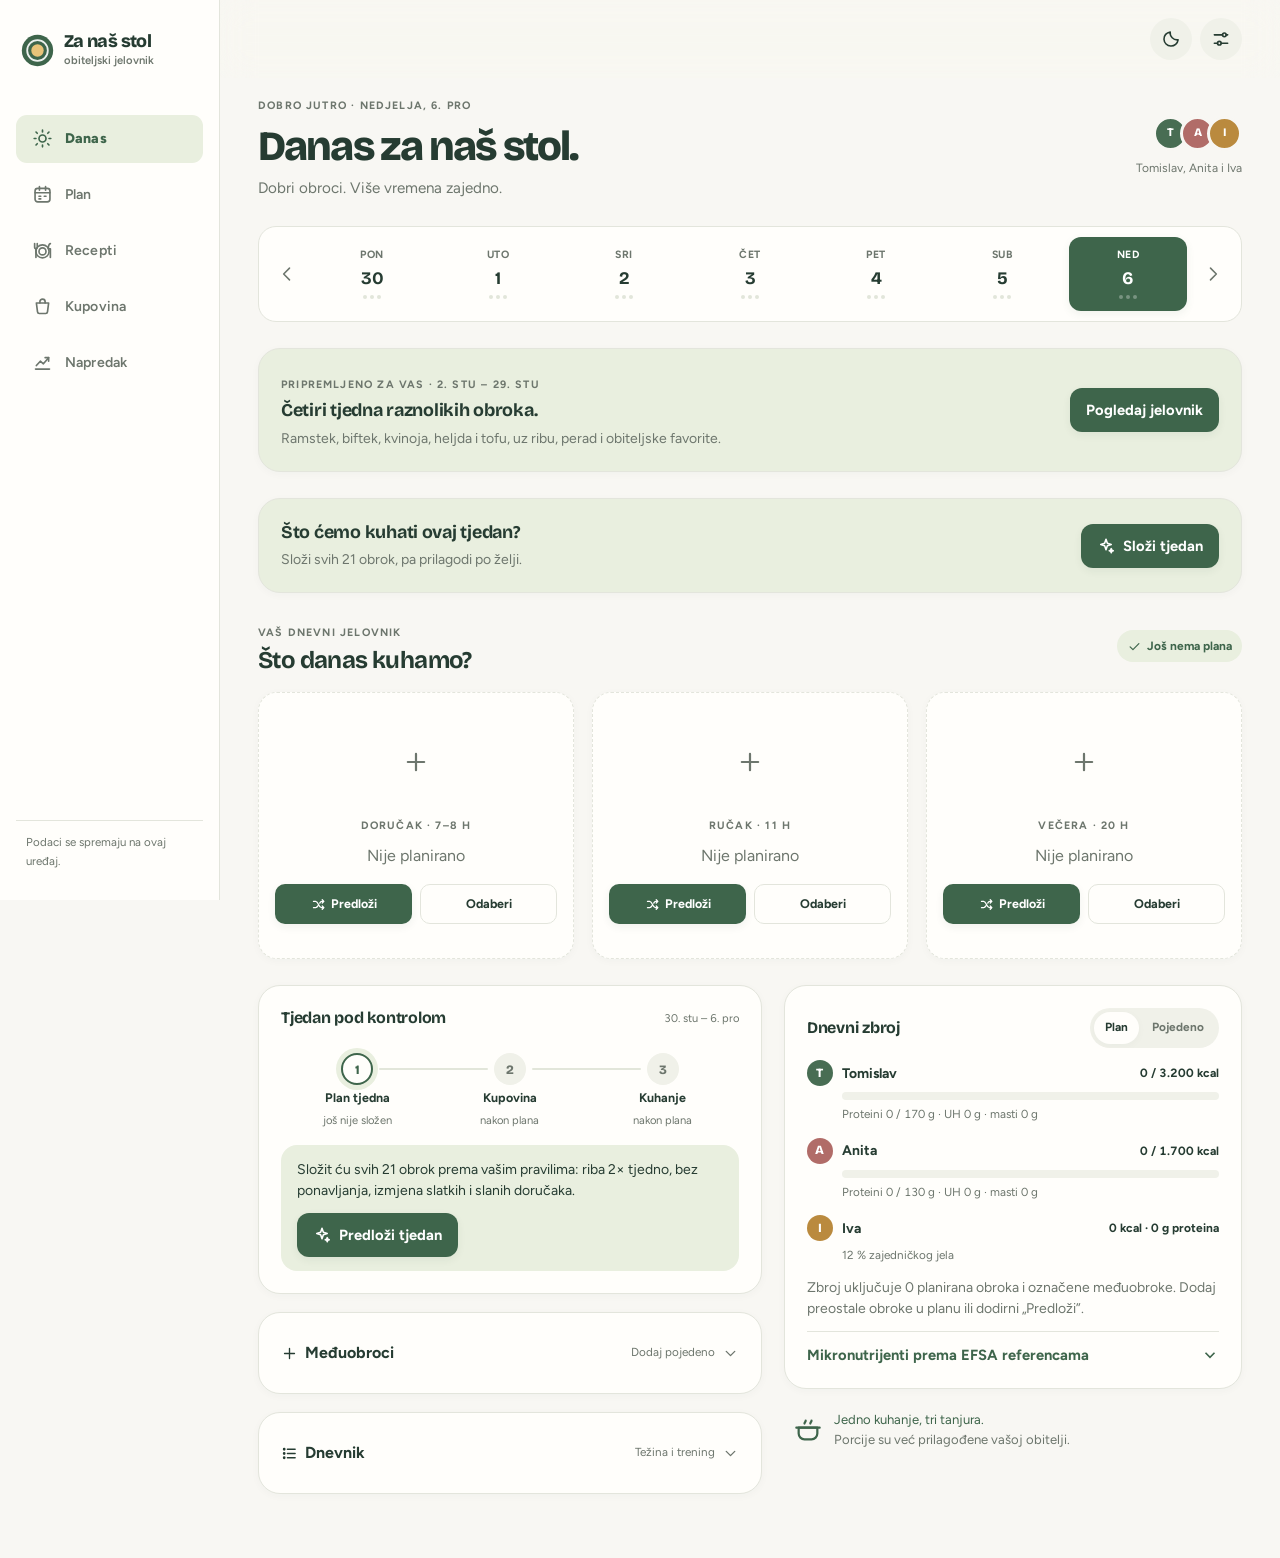
==== commit 6059c8fb: "Add curated four-week menu and package-aware grocery planning" ====
--- a/index.html
+++ b/index.html
@@ -656,12 +656,14 @@
 <div id="sheet-ghost" aria-hidden="true"></div>
 <div id="toast-root" role="status" aria-live="polite"></div>
 <script>
-const DATA = {"ingredients":{"pileca_prsa":{"id":"pileca_prsa","name":"Pileća prsa, bez kože","cat":"meso","unit":"g","piece":null,"note":null,"src":"USDA SR28 05062: Chicken, broiler or fryers, breast, skinless, boneless, meat only, raw","n":{"kcal":120.0,"p":22.5,"f":2.62,"c":0.0,"fib":0.0,"sug":0.0,"sat":0.563,"epa":0.003,"dha":0.004,"fe":0.37,"ca":5.0,"mg":28.0,"k":334.0,"zn":0.68,"vd":0.0,"b12":0.21,"fol":9.0,"vc":0.0,"na":45.0}},"pileci_batak":{"id":"pileci_batak","name":"Pileći batak bez kože i kosti","cat":"meso","unit":"g","piece":null,"note":null,"src":"USDA SR28 05096: Chicken, broilers or fryers, dark meat, thigh, meat only, raw","n":{"kcal":121.0,"p":19.66,"f":4.12,"c":0.0,"fib":0.0,"sug":0.0,"sat":1.097,"epa":0.002,"dha":0.007,"fe":0.81,"ca":7.0,"mg":23.0,"k":242.0,"zn":1.58,"vd":0.0,"b12":0.61,"fol":4.0,"vc":0.0,"na":95.0}},"pureca_mljevena":{"id":"pureca_mljevena","name":"Mljevena pureća prsa","cat":"meso","unit":"g","piece":null,"note":null,"src":"USDA SR28 05662: Ground turkey, fat free, raw","n":{"kcal":112.0,"p":23.57,"f":1.95,"c":0.0,"fib":0.0,"sug":0.0,"sat":0.487,"epa":0.002,"dha":0.006,"fe":0.77,"ca":3.0,"mg":29.0,"k":295.0,"zn":1.76,"vd":0.4,"b12":0.51,"fol":8.0,"vc":0.0,"na":51.0}},"junetina_mljevena":{"id":"junetina_mljevena","name":"Mljevena junetina, oko 5 % masti","cat":"meso","unit":"g","piece":null,"note":null,"src":"USDA SR28 23557: Beef, ground, 95% lean meat / 5% fat, raw","n":{"kcal":137.0,"p":21.41,"f":5.0,"c":0.0,"fib":0.0,"sug":0.0,"sat":2.182,"epa":0.0,"dha":0.0,"fe":2.38,"ca":9.0,"mg":22.0,"k":346.0,"zn":5.09,"vd":0.1,"b12":2.24,"fol":5.0,"vc":0.0,"na":66.0}},"svinjski_lungic":{"id":"svinjski_lungic","name":"Svinjski lungić (file)","cat":"meso","unit":"g","piece":null,"note":null,"src":"USDA SR28 10060: Pork, fresh, loin, tenderloin, separable lean only, raw","n":{"kcal":109.0,"p":20.95,"f":2.17,"c":0.0,"fib":0.0,"sug":0.0,"sat":0.698,"epa":0.0,"dha":0.0,"fe":0.98,"ca":5.0,"mg":27.0,"k":399.0,"zn":1.89,"vd":0.2,"b12":0.51,"fol":0.0,"vc":0.0,"na":53.0}},"losos":{"id":"losos","name":"Losos, filet bez kože","cat":"meso","unit":"g","piece":null,"note":null,"src":"USDA SR28 15236: Fish, salmon, Atlantic, farmed, raw","n":{"kcal":208.0,"p":20.42,"f":13.42,"c":0.0,"fib":0.0,"sug":0.0,"sat":3.05,"epa":0.862,"dha":1.104,"fe":0.34,"ca":9.0,"mg":27.0,"k":363.0,"zn":0.36,"vd":11.0,"b12":3.23,"fol":26.0,"vc":3.9,"na":59.0}},"oslic":{"id":"oslic","name":"Oslić, filet bez kože i kostiju","cat":"meso","unit":"g","piece":null,"note":"USDA bakalar kao najbliža zamjena","src":"USDA SR28 15015: Fish, cod, Atlantic, raw","n":{"kcal":82.0,"p":17.81,"f":0.67,"c":0.0,"fib":0.0,"sug":0.0,"sat":0.131,"epa":0.064,"dha":0.12,"fe":0.38,"ca":16.0,"mg":32.0,"k":413.0,"zn":0.45,"vd":0.9,"b12":0.91,"fol":7.0,"vc":1.0,"na":54.0}},"srdele":{"id":"srdele","name":"Srdele u maslinovom ulju, ocijeđene","cat":"meso","unit":"g","piece":null,"note":null,"src":"USDA SR28 15088: Fish, sardine, Atlantic, canned in oil, drained solids with bone","n":{"kcal":208.0,"p":24.62,"f":11.45,"c":0.0,"fib":0.0,"sug":0.0,"sat":1.528,"epa":0.473,"dha":0.509,"fe":2.92,"ca":382.0,"mg":39.0,"k":397.0,"zn":1.31,"vd":4.8,"b12":8.94,"fol":10.0,"vc":0.0,"na":307.0}},"dimljeni_losos":{"id":"dimljeni_losos","name":"Dimljeni losos","cat":"meso","unit":"g","piece":null,"note":null,"src":"USDA SR28 15077: Fish, salmon, chinook, smoked","n":{"kcal":117.0,"p":18.28,"f":4.32,"c":0.0,"fib":0.0,"sug":0.0,"sat":0.929,"epa":0.183,"dha":0.267,"fe":0.85,"ca":11.0,"mg":18.0,"k":175.0,"zn":0.31,"vd":17.1,"b12":3.26,"fol":2.0,"vc":0.0,"na":672.0}},"jaja":{"id":"jaja","name":"Jaja (M)","cat":"mlijecno","unit":"kom","piece":50,"note":null,"src":"USDA SR28 01123: Egg, whole, raw, fresh","n":{"kcal":143.0,"p":12.56,"f":9.51,"c":0.72,"fib":0.0,"sug":0.37,"sat":3.126,"epa":0.0,"dha":0.058,"fe":1.75,"ca":56.0,"mg":12.0,"k":138.0,"zn":1.29,"vd":2.0,"b12":0.89,"fol":47.0,"vc":0.0,"na":142.0}},"jogurt2":{"id":"jogurt2","name":"Cijeđeni grčki jogurt, 2 % m.m.","cat":"mlijecno","unit":"g","piece":null,"note":null,"src":"USDA SR28 01287: Yogurt, Greek, plain, lowfat","n":{"kcal":73.0,"p":9.95,"f":1.92,"c":3.94,"fib":0.0,"sug":3.56,"sat":1.23,"epa":0.0,"dha":0.0,"fe":0.04,"ca":115.0,"mg":11.0,"k":141.0,"zn":0.6,"vd":0.0,"b12":0.52,"fol":12.0,"vc":0.8,"na":34.0}},"jogurt5":{"id":"jogurt5","name":"Grčki jogurt, punomasni","cat":"mlijecno","unit":"g","piece":null,"note":null,"src":"USDA SR28 01293: Yogurt, Greek, plain, whole milk","n":{"kcal":97.0,"p":9.0,"f":5.0,"c":3.98,"fib":0.0,"sug":4.0,"sat":2.395,"epa":0.0,"dha":0.004,"fe":0.0,"ca":100.0,"mg":11.0,"k":141.0,"zn":0.52,"vd":0.0,"b12":0.75,"fol":5.0,"vc":0.0,"na":35.0}},"skyr":{"id":"skyr","name":"Skyr, natur","cat":"mlijecno","unit":"g","piece":null,"note":null,"src":"USDA SR28 01256: Yogurt, Greek, plain, nonfat","n":{"kcal":59.0,"p":10.19,"f":0.39,"c":3.6,"fib":0.0,"sug":3.24,"sat":0.117,"epa":0.0,"dha":0.0,"fe":0.07,"ca":110.0,"mg":11.0,"k":141.0,"zn":0.52,"vd":0.0,"b12":0.75,"fol":7.0,"vc":0.0,"na":36.0}},"posni_sir":{"id":"posni_sir","name":"Posni svježi sir (do 1 % m.m.)","cat":"mlijecno","unit":"g","piece":null,"note":null,"src":"USDA SR28 01016: Cheese, cottage, lowfat, 1% milkfat","n":{"kcal":72.0,"p":12.39,"f":1.02,"c":2.72,"fib":0.0,"sug":2.72,"sat":0.645,"epa":0.0,"dha":0.0,"fe":0.14,"ca":61.0,"mg":5.0,"k":86.0,"zn":0.38,"vd":0.0,"b12":0.63,"fol":12.0,"vc":0.0,"na":406.0}},"feta":{"id":"feta","name":"Feta","cat":"mlijecno","unit":"g","piece":null,"note":null,"src":"USDA SR28 01019: Cheese, feta","n":{"kcal":264.0,"p":14.21,"f":21.28,"c":4.09,"fib":0.0,"sug":4.09,"sat":14.946,"epa":0.0,"dha":0.0,"fe":0.65,"ca":493.0,"mg":19.0,"k":62.0,"zn":2.88,"vd":0.4,"b12":1.69,"fol":32.0,"vc":0.0,"na":917.0}},"parmezan":{"id":"parmezan","name":"Parmezan","cat":"mlijecno","unit":"g","piece":null,"note":null,"src":"USDA SR28 01033: Cheese, parmesan, hard","n":{"kcal":392.0,"p":35.75,"f":25.83,"c":3.22,"fib":0.0,"sug":0.8,"sat":16.41,"epa":0.0,"dha":0.0,"fe":0.82,"ca":1184.0,"mg":44.0,"k":92.0,"zn":2.75,"vd":0.5,"b12":1.2,"fol":7.0,"vc":0.0,"na":1376.0}},"mozzarella":{"id":"mozzarella","name":"Mozzarella s manje masti","cat":"mlijecno","unit":"g","piece":null,"note":null,"src":"USDA SR28 01028: Cheese, mozzarella, part skim milk","n":{"kcal":254.0,"p":24.26,"f":15.92,"c":2.77,"fib":0.0,"sug":1.13,"sat":10.114,"epa":0.0,"dha":0.0,"fe":0.22,"ca":782.0,"mg":23.0,"k":84.0,"zn":2.76,"vd":0.3,"b12":0.82,"fol":9.0,"vc":0.0,"na":619.0}},"mlijeko2":{"id":"mlijeko2","name":"Mlijeko, 1,5–2 % m.m.","cat":"mlijecno","unit":"ml","piece":null,"note":null,"src":"USDA SR28 01079: Milk, reduced fat, fluid, 2% milkfat, with added vitamin A and vitamin D","n":{"kcal":50.0,"p":3.3,"f":1.98,"c":4.8,"fib":0.0,"sug":5.06,"sat":1.257,"epa":0.0,"dha":0.0,"fe":0.02,"ca":120.0,"mg":11.0,"k":140.0,"zn":0.48,"vd":1.2,"b12":0.53,"fol":5.0,"vc":0.2,"na":47.0}},"mlijeko3":{"id":"mlijeko3","name":"Mlijeko, punomasno (za kćer)","cat":"mlijecno","unit":"ml","piece":null,"note":null,"src":"USDA SR28 01077: Milk, whole, 3.25% milkfat, with added vitamin D","n":{"kcal":61.0,"p":3.15,"f":3.25,"c":4.8,"fib":0.0,"sug":5.05,"sat":1.865,"epa":0.0,"dha":0.0,"fe":0.03,"ca":113.0,"mg":10.0,"k":132.0,"zn":0.37,"vd":1.3,"b12":0.45,"fol":5.0,"vc":0.0,"na":43.0}},"zob":{"id":"zob","name":"Zobene pahuljice","cat":"zitarice","unit":"g","piece":null,"note":null,"src":"USDA SR28 20038: Oats","n":{"kcal":389.0,"p":16.89,"f":6.9,"c":66.27,"fib":10.6,"sug":0.0,"sat":1.217,"epa":0.0,"dha":0.0,"fe":4.72,"ca":54.0,"mg":177.0,"k":429.0,"zn":3.97,"vd":0.0,"b12":0.0,"fol":56.0,"vc":0.0,"na":2.0}},"integralni_kruh":{"id":"integralni_kruh","name":"Integralni kruh","cat":"zitarice","unit":"g","piece":null,"note":null,"src":"USDA SR28 18075: Bread, whole-wheat, commercially prepared","n":{"kcal":252.0,"p":12.45,"f":3.5,"c":42.71,"fib":6.0,"sug":4.34,"sat":0.722,"epa":0.0,"dha":0.0,"fe":2.47,"ca":161.0,"mg":75.0,"k":254.0,"zn":1.77,"vd":0.0,"b12":0.0,"fol":42.0,"vc":0.0,"na":455.0}},"pita":{"id":"pita","name":"Integralna pita / lepinja","cat":"zitarice","unit":"g","piece":null,"note":null,"src":"USDA SR28 18042: Bread, pita, whole-wheat","n":{"kcal":262.0,"p":9.8,"f":1.71,"c":55.89,"fib":6.1,"sug":2.87,"sat":0.147,"epa":0.0,"dha":0.0,"fe":3.06,"ca":15.0,"mg":69.0,"k":170.0,"zn":1.52,"vd":0.0,"b12":0.0,"fol":35.0,"vc":0.0,"na":527.0}},"tjestenina_int":{"id":"tjestenina_int","name":"Integralna tjestenina, suha","cat":"zitarice","unit":"g","piece":null,"note":null,"src":"USDA SR28 20124: Pasta, whole-wheat, dry","n":{"kcal":352.0,"p":13.87,"f":2.93,"c":73.37,"fib":9.2,"sug":2.74,"sat":0.428,"epa":0.0,"dha":0.0,"fe":3.62,"ca":29.0,"mg":128.0,"k":434.0,"zn":2.97,"vd":0.0,"b12":0.0,"fol":69.0,"vc":0.0,"na":6.0}},"tjestenina":{"id":"tjestenina","name":"Tjestenina, suha (lazanje/orzo)","cat":"zitarice","unit":"g","piece":null,"note":null,"src":"USDA SR28 20120: Pasta, dry, enriched","n":{"kcal":371.0,"p":13.04,"f":1.51,"c":74.67,"fib":3.2,"sug":2.67,"sat":0.277,"epa":0.0,"dha":0.0,"fe":3.3,"ca":21.0,"mg":53.0,"k":223.0,"zn":1.41,"vd":0.0,"b12":0.0,"fol":391.0,"vc":0.0,"na":6.0}},"bulgur":{"id":"bulgur","name":"Bulgur, suh","cat":"zitarice","unit":"g","piece":null,"note":null,"src":"USDA SR28 20012: Bulgur, dry","n":{"kcal":342.0,"p":12.29,"f":1.33,"c":75.87,"fib":12.5,"sug":0.41,"sat":0.232,"epa":0.0,"dha":0.0,"fe":2.46,"ca":35.0,"mg":164.0,"k":410.0,"zn":1.93,"vd":0.0,"b12":0.0,"fol":27.0,"vc":0.0,"na":17.0}},"palenta":{"id":"palenta","name":"Palenta (kukuruzna krupica), suha","cat":"zitarice","unit":"g","piece":null,"note":null,"src":"USDA SR28 20022: Cornmeal, degermed, enriched, yellow","n":{"kcal":370.0,"p":7.11,"f":1.75,"c":79.45,"fib":3.9,"sug":1.61,"sat":0.22,"epa":0.0,"dha":0.0,"fe":4.36,"ca":3.0,"mg":32.0,"k":142.0,"zn":0.66,"vd":0.0,"b12":0.0,"fol":335.0,"vc":0.0,"na":7.0}},"leca_crvena":{"id":"leca_crvena","name":"Crvena leća, suha","cat":"zitarice","unit":"g","piece":null,"note":null,"src":"USDA SR28 16144: Lentils, pink or red, raw","n":{"kcal":358.0,"p":23.91,"f":2.17,"c":63.1,"fib":10.8,"sug":0.0,"sat":0.379,"epa":0.0,"dha":0.0,"fe":7.39,"ca":48.0,"mg":59.0,"k":668.0,"zn":3.6,"vd":0.0,"b12":0.0,"fol":204.0,"vc":1.7,"na":7.0}},"leca":{"id":"leca","name":"Smeđa/zelena leća, suha","cat":"zitarice","unit":"g","piece":null,"note":null,"src":"USDA SR28 16069: Lentils, raw","n":{"kcal":352.0,"p":24.63,"f":1.06,"c":63.35,"fib":10.7,"sug":2.03,"sat":0.154,"epa":0.0,"dha":0.0,"fe":6.51,"ca":35.0,"mg":47.0,"k":677.0,"zn":3.27,"vd":0.0,"b12":0.0,"fol":479.0,"vc":4.5,"na":6.0}},"slanutak":{"id":"slanutak","name":"Slanutak kuhani, ocijeđen (konzerva)","cat":"zitarice","unit":"g","piece":null,"note":null,"src":"USDA SR28 16359: Chickpeas (garbanzo beans, bengal gram), mature seeds, canned, drained, rinsed in tap water","n":{"kcal":138.0,"p":7.04,"f":2.47,"c":22.87,"fib":6.3,"sug":4.0,"sat":0.213,"epa":0.0,"dha":0.0,"fe":0.98,"ca":43.0,"mg":24.0,"k":109.0,"zn":0.59,"vd":0.0,"b12":0.0,"fol":41.0,"vc":0.1,"na":212.0}},"bijeli_grah":{"id":"bijeli_grah","name":"Bijeli grah kuhani, ocijeđen (konzerva)","cat":"zitarice","unit":"g","piece":null,"note":null,"src":"USDA SR28 16051: Beans, white, mature seeds, canned","n":{"kcal":114.0,"p":7.26,"f":0.29,"c":21.2,"fib":4.8,"sug":0.29,"sat":0.074,"epa":0.0,"dha":0.0,"fe":2.99,"ca":73.0,"mg":51.0,"k":454.0,"zn":1.12,"vd":0.0,"b12":0.0,"fol":65.0,"vc":0.0,"na":340.0}},"njoki":{"id":"njoki","name":"Krumpirovi njoki, svježi","cat":"zitarice","unit":"g","piece":null,"note":"prema deklaraciji","src":"Procjena prema tipičnoj deklaraciji proizvoda","n":{"kcal":150.0,"p":3.5,"f":0.6,"c":32.0,"fib":1.6,"sug":0.8,"sat":0.1,"epa":0.0,"dha":0.0,"fe":0.6,"ca":12.0,"mg":18.0,"k":220.0,"zn":0.3,"vd":0.0,"b12":0.0,"fol":10.0,"vc":3.0,"na":300.0}},"krumpir":{"id":"krumpir","name":"Krumpir","cat":"povrce","unit":"g","piece":null,"note":null,"src":"USDA SR28 11352: Potatoes, flesh and skin, raw","n":{"kcal":77.0,"p":2.05,"f":0.09,"c":17.49,"fib":2.1,"sug":0.82,"sat":0.025,"epa":0.0,"dha":0.0,"fe":0.81,"ca":12.0,"mg":23.0,"k":425.0,"zn":0.3,"vd":0.0,"b12":0.0,"fol":15.0,"vc":19.7,"na":6.0}},"brasno_int":{"id":"brasno_int","name":"Integralno pšenično brašno","cat":"zitarice","unit":"g","piece":null,"note":null,"src":"USDA SR28 20080: Wheat flour, whole-grain","n":{"kcal":340.0,"p":13.21,"f":2.5,"c":71.97,"fib":10.7,"sug":0.41,"sat":0.43,"epa":0.0,"dha":0.0,"fe":3.6,"ca":34.0,"mg":137.0,"k":363.0,"zn":2.6,"vd":0.0,"b12":0.0,"fol":44.0,"vc":0.0,"na":2.0}},"brasno":{"id":"brasno","name":"Glatko brašno","cat":"zitarice","unit":"g","piece":null,"note":null,"src":"USDA SR28 20481: Wheat flour, white, all-purpose, unenriched","n":{"kcal":364.0,"p":10.33,"f":0.98,"c":76.31,"fib":2.7,"sug":0.27,"sat":0.155,"epa":0.0,"dha":0.0,"fe":1.17,"ca":15.0,"mg":22.0,"k":107.0,"zn":0.7,"vd":0.0,"b12":0.0,"fol":26.0,"vc":0.0,"na":2.0}},"humus":{"id":"humus","name":"Humus","cat":"zitarice","unit":"g","piece":null,"note":null,"src":"USDA SR28 16158: Hummus, commercial","n":{"kcal":166.0,"p":7.9,"f":9.6,"c":14.29,"fib":6.0,"sug":0.0,"sat":1.437,"epa":0.0,"dha":0.0,"fe":2.44,"ca":38.0,"mg":71.0,"k":228.0,"zn":1.83,"vd":0.0,"b12":0.0,"fol":83.0,"vc":0.0,"na":379.0}},"prasak":{"id":"prasak","name":"Prašak za pecivo","cat":"ostalo","unit":"g","piece":null,"note":null,"src":"USDA SR28 18369: Leavening agents, baking powder, double-acting, sodium aluminum sulfate","n":{"kcal":53.0,"p":0.0,"f":0.0,"c":27.7,"fib":0.2,"sug":0.0,"sat":0.0,"epa":0.0,"dha":0.0,"fe":11.02,"ca":5876.0,"mg":27.0,"k":20.0,"zn":0.01,"vd":0.0,"b12":0.0,"fol":0.0,"vc":0.0,"na":10600.0}},"luk":{"id":"luk","name":"Luk","cat":"povrce","unit":"g","piece":null,"note":null,"src":"USDA SR28 11282: Onions, raw","n":{"kcal":40.0,"p":1.1,"f":0.1,"c":9.34,"fib":1.7,"sug":4.24,"sat":0.042,"epa":0.0,"dha":0.0,"fe":0.21,"ca":23.0,"mg":10.0,"k":146.0,"zn":0.17,"vd":0.0,"b12":0.0,"fol":19.0,"vc":7.4,"na":4.0}},"cesnjak":{"id":"cesnjak","name":"Češnjak","cat":"povrce","unit":"g","piece":null,"note":null,"src":"USDA SR28 11215: Garlic, raw","n":{"kcal":149.0,"p":6.36,"f":0.5,"c":33.06,"fib":2.1,"sug":1.0,"sat":0.089,"epa":0.0,"dha":0.0,"fe":1.7,"ca":181.0,"mg":25.0,"k":401.0,"zn":1.16,"vd":0.0,"b12":0.0,"fol":3.0,"vc":31.2,"na":17.0}},"mrkva":{"id":"mrkva","name":"Mrkva","cat":"povrce","unit":"g","piece":null,"note":null,"src":"USDA SR28 11124: Carrots, raw","n":{"kcal":41.0,"p":0.93,"f":0.24,"c":9.58,"fib":2.8,"sug":4.74,"sat":0.037,"epa":0.0,"dha":0.0,"fe":0.3,"ca":33.0,"mg":12.0,"k":320.0,"zn":0.24,"vd":0.0,"b12":0.0,"fol":19.0,"vc":5.9,"na":69.0}},"celer":{"id":"celer","name":"Celer stabljika","cat":"povrce","unit":"g","piece":null,"note":null,"src":"USDA SR28 11143: Celery, raw","n":{"kcal":16.0,"p":0.69,"f":0.17,"c":2.97,"fib":1.6,"sug":1.34,"sat":0.042,"epa":0.0,"dha":0.0,"fe":0.2,"ca":40.0,"mg":11.0,"k":260.0,"zn":0.13,"vd":0.0,"b12":0.0,"fol":36.0,"vc":3.1,"na":80.0}},"paprika":{"id":"paprika","name":"Crvena paprika","cat":"povrce","unit":"g","piece":null,"note":null,"src":"USDA SR28 11821: Peppers, sweet, red, raw","n":{"kcal":31.0,"p":0.99,"f":0.3,"c":6.03,"fib":2.1,"sug":4.2,"sat":0.027,"epa":0.0,"dha":0.0,"fe":0.43,"ca":7.0,"mg":12.0,"k":211.0,"zn":0.25,"vd":0.0,"b12":0.0,"fol":46.0,"vc":127.7,"na":4.0}},"rajcica":{"id":"rajcica","name":"Rajčica","cat":"povrce","unit":"g","piece":null,"note":null,"src":"USDA SR28 11529: Tomatoes, red, ripe, raw, year round average","n":{"kcal":18.0,"p":0.88,"f":0.2,"c":3.89,"fib":1.2,"sug":2.63,"sat":0.028,"epa":0.0,"dha":0.0,"fe":0.27,"ca":10.0,"mg":11.0,"k":237.0,"zn":0.17,"vd":0.0,"b12":0.0,"fol":15.0,"vc":13.7,"na":5.0}},"pasirana":{"id":"pasirana","name":"Pasirana rajčica, bez soli","cat":"povrce","unit":"g","piece":null,"note":null,"src":"USDA SR28 11547: Tomato products, canned, puree, without salt added","n":{"kcal":38.0,"p":1.65,"f":0.21,"c":8.98,"fib":1.9,"sug":4.83,"sat":0.029,"epa":0.0,"dha":0.0,"fe":1.78,"ca":18.0,"mg":23.0,"k":439.0,"zn":0.36,"vd":0.0,"b12":0.0,"fol":11.0,"vc":10.6,"na":28.0}},"spinat":{"id":"spinat","name":"Svježi špinat","cat":"povrce","unit":"g","piece":null,"note":null,"src":"USDA SR28 11457: Spinach, raw","n":{"kcal":23.0,"p":2.86,"f":0.39,"c":3.63,"fib":2.2,"sug":0.42,"sat":0.063,"epa":0.0,"dha":0.0,"fe":2.71,"ca":99.0,"mg":79.0,"k":558.0,"zn":0.53,"vd":0.0,"b12":0.0,"fol":194.0,"vc":28.1,"na":79.0}},"blitva":{"id":"blitva","name":"Blitva","cat":"povrce","unit":"g","piece":null,"note":null,"src":"USDA SR28 11147: Chard, swiss, raw","n":{"kcal":19.0,"p":1.8,"f":0.2,"c":3.74,"fib":1.6,"sug":1.1,"sat":0.03,"epa":0.0,"dha":0.0,"fe":1.8,"ca":51.0,"mg":81.0,"k":379.0,"zn":0.36,"vd":0.0,"b12":0.0,"fol":14.0,"vc":30.0,"na":213.0}},"tikvice":{"id":"tikvice","name":"Tikvice","cat":"povrce","unit":"g","piece":null,"note":null,"src":"USDA SR28 11477: Squash, summer, zucchini, includes skin, raw","n":{"kcal":17.0,"p":1.21,"f":0.32,"c":3.11,"fib":1.0,"sug":2.5,"sat":0.084,"epa":0.0,"dha":0.0,"fe":0.37,"ca":16.0,"mg":18.0,"k":261.0,"zn":0.32,"vd":0.0,"b12":0.0,"fol":24.0,"vc":17.9,"na":8.0}},"patlidzan":{"id":"patlidzan","name":"Patlidžan","cat":"povrce","unit":"g","piece":null,"note":null,"src":"USDA SR28 11209: Eggplant, raw","n":{"kcal":25.0,"p":0.98,"f":0.18,"c":5.88,"fib":3.0,"sug":3.53,"sat":0.034,"epa":0.0,"dha":0.0,"fe":0.23,"ca":9.0,"mg":14.0,"k":229.0,"zn":0.16,"vd":0.0,"b12":0.0,"fol":22.0,"vc":2.2,"na":2.0}},"brokula":{"id":"brokula","name":"Brokula","cat":"povrce","unit":"g","piece":null,"note":null,"src":"USDA SR28 11090: Broccoli, raw","n":{"kcal":34.0,"p":2.82,"f":0.37,"c":6.64,"fib":2.6,"sug":1.7,"sat":0.039,"epa":0.0,"dha":0.0,"fe":0.73,"ca":47.0,"mg":21.0,"k":316.0,"zn":0.41,"vd":0.0,"b12":0.0,"fol":63.0,"vc":89.2,"na":33.0}},"gljive":{"id":"gljive","name":"Šampinjoni","cat":"povrce","unit":"g","piece":null,"note":null,"src":"USDA SR28 11260: Mushrooms, white, raw","n":{"kcal":22.0,"p":3.09,"f":0.34,"c":3.26,"fib":1.0,"sug":1.98,"sat":0.05,"epa":0.0,"dha":0.0,"fe":0.5,"ca":3.0,"mg":9.0,"k":318.0,"zn":0.52,"vd":0.2,"b12":0.04,"fol":17.0,"vc":2.1,"na":5.0}},"krastavac":{"id":"krastavac","name":"Krastavac","cat":"povrce","unit":"g","piece":null,"note":null,"src":"USDA SR28 11205: Cucumber, with peel, raw","n":{"kcal":15.0,"p":0.65,"f":0.11,"c":3.63,"fib":0.5,"sug":1.67,"sat":0.037,"epa":0.0,"dha":0.0,"fe":0.28,"ca":16.0,"mg":13.0,"k":147.0,"zn":0.2,"vd":0.0,"b12":0.0,"fol":7.0,"vc":2.8,"na":2.0}},"rukola":{"id":"rukola","name":"Rukola","cat":"povrce","unit":"g","piece":null,"note":null,"src":"USDA SR28 11959: Arugula, raw","n":{"kcal":25.0,"p":2.58,"f":0.66,"c":3.65,"fib":1.6,"sug":2.05,"sat":0.086,"epa":0.0,"dha":0.0,"fe":1.46,"ca":160.0,"mg":47.0,"k":369.0,"zn":0.47,"vd":0.0,"b12":0.0,"fol":97.0,"vc":15.0,"na":27.0}},"salata":{"id":"salata","name":"Zelena salata","cat":"povrce","unit":"g","piece":null,"note":null,"src":"USDA SR28 11251: Lettuce, cos or romaine, raw","n":{"kcal":17.0,"p":1.23,"f":0.3,"c":3.29,"fib":2.1,"sug":1.19,"sat":0.039,"epa":0.0,"dha":0.0,"fe":0.97,"ca":33.0,"mg":14.0,"k":247.0,"zn":0.23,"vd":0.0,"b12":0.0,"fol":136.0,"vc":4.0,"na":8.0}},"masline":{"id":"masline","name":"Masline, bez koštice","cat":"povrce","unit":"g","piece":null,"note":null,"src":"USDA SR28 09193: Olives, ripe, canned (small-extra large)","n":{"kcal":115.0,"p":0.84,"f":10.68,"c":6.26,"fib":3.2,"sug":0.0,"sat":1.415,"epa":0.0,"dha":0.0,"fe":3.3,"ca":88.0,"mg":4.0,"k":8.0,"zn":0.22,"vd":0.0,"b12":0.0,"fol":0.0,"vc":0.9,"na":735.0}},"kapari":{"id":"kapari","name":"Kapari","cat":"ostalo","unit":"g","piece":null,"note":null,"src":"USDA SR28 02054: Capers, canned","n":{"kcal":23.0,"p":2.36,"f":0.86,"c":4.89,"fib":3.2,"sug":0.41,"sat":0.233,"epa":0.0,"dha":0.0,"fe":1.67,"ca":40.0,"mg":33.0,"k":40.0,"zn":0.32,"vd":0.0,"b12":0.0,"fol":23.0,"vc":4.3,"na":2348.0}},"limun":{"id":"limun","name":"Limunov sok","cat":"voce","unit":"ml","piece":null,"note":null,"src":"USDA SR28 09152: Lemon juice, raw","n":{"kcal":22.0,"p":0.35,"f":0.24,"c":6.9,"fib":0.3,"sug":2.52,"sat":0.04,"epa":0.0,"dha":0.0,"fe":0.08,"ca":6.0,"mg":6.0,"k":103.0,"zn":0.05,"vd":0.0,"b12":0.0,"fol":20.0,"vc":38.7,"na":1.0}},"avokado":{"id":"avokado","name":"Avokado","cat":"voce","unit":"g","piece":null,"note":null,"src":"USDA SR28 09037: Avocados, raw, all commercial varieties","n":{"kcal":160.0,"p":2.0,"f":14.66,"c":8.53,"fib":6.7,"sug":0.66,"sat":2.126,"epa":0.0,"dha":0.0,"fe":0.55,"ca":12.0,"mg":29.0,"k":485.0,"zn":0.64,"vd":0.0,"b12":0.0,"fol":81.0,"vc":10.0,"na":7.0}},"banana":{"id":"banana","name":"Banana","cat":"voce","unit":"g","piece":null,"note":null,"src":"USDA SR28 09040: Bananas, raw","n":{"kcal":89.0,"p":1.09,"f":0.33,"c":22.84,"fib":2.6,"sug":12.23,"sat":0.112,"epa":0.0,"dha":0.0,"fe":0.26,"ca":5.0,"mg":27.0,"k":358.0,"zn":0.15,"vd":0.0,"b12":0.0,"fol":20.0,"vc":8.7,"na":1.0}},"jabuka":{"id":"jabuka","name":"Jabuka","cat":"voce","unit":"g","piece":null,"note":null,"src":"USDA SR28 09003: Apples, raw, with skin","n":{"kcal":52.0,"p":0.26,"f":0.17,"c":13.81,"fib":2.4,"sug":10.39,"sat":0.028,"epa":0.0,"dha":0.0,"fe":0.12,"ca":6.0,"mg":5.0,"k":107.0,"zn":0.04,"vd":0.0,"b12":0.0,"fol":3.0,"vc":4.6,"na":1.0}},"kruska":{"id":"kruska","name":"Kruška","cat":"voce","unit":"g","piece":null,"note":null,"src":"USDA SR28 09252: Pears, raw","n":{"kcal":57.0,"p":0.36,"f":0.14,"c":15.23,"fib":3.1,"sug":9.75,"sat":0.022,"epa":0.0,"dha":0.0,"fe":0.18,"ca":9.0,"mg":7.0,"k":116.0,"zn":0.1,"vd":0.0,"b12":0.0,"fol":7.0,"vc":4.3,"na":1.0}},"borovnice":{"id":"borovnice","name":"Borovnice (svježe ili smrznute)","cat":"voce","unit":"g","piece":null,"note":null,"src":"USDA SR28 09050: Blueberries, raw","n":{"kcal":57.0,"p":0.74,"f":0.33,"c":14.49,"fib":2.4,"sug":9.96,"sat":0.028,"epa":0.0,"dha":0.0,"fe":0.28,"ca":6.0,"mg":6.0,"k":77.0,"zn":0.16,"vd":0.0,"b12":0.0,"fol":6.0,"vc":9.7,"na":1.0}},"orasi":{"id":"orasi","name":"Orasi","cat":"orasasti","unit":"g","piece":null,"note":null,"src":"USDA SR28 12155: Nuts, walnuts, english","n":{"kcal":654.0,"p":15.23,"f":65.21,"c":13.71,"fib":6.7,"sug":2.61,"sat":6.126,"epa":0.0,"dha":0.0,"fe":2.91,"ca":98.0,"mg":158.0,"k":441.0,"zn":3.09,"vd":0.0,"b12":0.0,"fol":98.0,"vc":1.3,"na":2.0}},"bademi":{"id":"bademi","name":"Bademi","cat":"orasasti","unit":"g","piece":null,"note":null,"src":"USDA SR28 12061: Nuts, almonds","n":{"kcal":579.0,"p":21.15,"f":49.93,"c":21.55,"fib":12.5,"sug":4.35,"sat":3.802,"epa":0.0,"dha":0.0,"fe":3.71,"ca":269.0,"mg":270.0,"k":733.0,"zn":3.12,"vd":0.0,"b12":0.0,"fol":44.0,"vc":0.0,"na":1.0}},"kikiriki_maslac":{"id":"kikiriki_maslac","name":"Maslac od kikirikija, 100 %","cat":"orasasti","unit":"g","piece":null,"note":null,"src":"USDA SR28 16098: Peanut butter, smooth style, with salt","n":{"kcal":598.0,"p":22.21,"f":51.36,"c":22.31,"fib":5.0,"sug":10.49,"sat":10.325,"epa":0.0,"dha":0.0,"fe":1.74,"ca":49.0,"mg":168.0,"k":558.0,"zn":2.51,"vd":0.0,"b12":0.0,"fol":87.0,"vc":0.0,"na":426.0}},"lan":{"id":"lan","name":"Mljevene lanene sjemenke","cat":"orasasti","unit":"g","piece":null,"note":null,"src":"USDA SR28 12220: Seeds, flaxseed","n":{"kcal":534.0,"p":18.29,"f":42.16,"c":28.88,"fib":27.3,"sug":1.55,"sat":3.663,"epa":0.0,"dha":0.0,"fe":5.73,"ca":255.0,"mg":392.0,"k":813.0,"zn":4.34,"vd":0.0,"b12":0.0,"fol":87.0,"vc":0.6,"na":30.0}},"bucine":{"id":"bucine","name":"Bučine sjemenke, oljuštene","cat":"orasasti","unit":"g","piece":null,"note":null,"src":"USDA SR28 12014: Seeds, pumpkin and squash seed kernels, dried","n":{"kcal":559.0,"p":30.23,"f":49.05,"c":10.71,"fib":6.0,"sug":1.4,"sat":8.659,"epa":0.0,"dha":0.0,"fe":8.82,"ca":46.0,"mg":592.0,"k":809.0,"zn":7.81,"vd":0.0,"b12":0.0,"fol":58.0,"vc":1.9,"na":7.0}},"ulje":{"id":"ulje","name":"Maslinovo ulje","cat":"ostalo","unit":"g","piece":null,"note":null,"src":"USDA SR28 04053: Oil, olive, salad or cooking","n":{"kcal":884.0,"p":0.0,"f":100.0,"c":0.0,"fib":0.0,"sug":0.0,"sat":13.808,"epa":0.0,"dha":0.0,"fe":0.56,"ca":1.0,"mg":0.0,"k":1.0,"zn":0.0,"vd":0.0,"b12":0.0,"fol":0.0,"vc":0.0,"na":2.0}},"med":{"id":"med","name":"Med","cat":"ostalo","unit":"g","piece":null,"note":null,"src":"USDA SR28 19296: Honey","n":{"kcal":304.0,"p":0.3,"f":0.0,"c":82.4,"fib":0.2,"sug":82.12,"sat":0.0,"epa":0.0,"dha":0.0,"fe":0.42,"ca":6.0,"mg":2.0,"k":52.0,"zn":0.22,"vd":0.0,"b12":0.0,"fol":2.0,"vc":0.5,"na":4.0}},"senf":{"id":"senf","name":"Senf","cat":"ostalo","unit":"g","piece":null,"note":null,"src":"USDA SR28 02046: Mustard, prepared, yellow","n":{"kcal":60.0,"p":3.74,"f":3.34,"c":5.83,"fib":4.0,"sug":0.92,"sat":0.214,"epa":0.0,"dha":0.0,"fe":1.61,"ca":63.0,"mg":48.0,"k":152.0,"zn":0.64,"vd":0.0,"b12":0.0,"fol":7.0,"vc":0.3,"na":1104.0}},"whey":{"id":"whey","name":"Whey protein (prah)","cat":"suplementi","unit":"g","piece":null,"note":"prema deklaraciji","src":"Procjena prema tipičnoj deklaraciji proizvoda","n":{"kcal":400.0,"p":78.0,"f":5.0,"c":7.0,"fib":0.0,"sug":4.0,"sat":3.0,"epa":0.0,"dha":0.0,"fe":0.5,"ca":420.0,"mg":50.0,"k":450.0,"zn":1.0,"vd":0.0,"b12":1.0,"fol":10.0,"vc":0.0,"na":200.0}},"herbalife_f1":{"id":"herbalife_f1","name":"Herbalife Formula 1","cat":"suplementi","unit":"g","piece":null,"note":"prema deklaraciji","src":"Procjena prema tipičnoj deklaraciji proizvoda","n":{"kcal":350.0,"p":34.6,"f":3.8,"c":46.0,"fib":11.5,"sug":30.0,"sat":1.2,"epa":0.0,"dha":0.0,"fe":16.0,"ca":920.0,"mg":430.0,"k":600.0,"zn":11.5,"vd":5.8,"b12":2.9,"fol":230.0,"vc":92.0,"na":460.0}},"herbalife_pdm":{"id":"herbalife_pdm","name":"Herbalife Protein Drink Mix","cat":"suplementi","unit":"g","piece":null,"note":"prema deklaraciji","src":"Procjena prema tipičnoj deklaraciji proizvoda","n":{"kcal":393.0,"p":53.6,"f":5.4,"c":25.0,"fib":3.6,"sug":14.0,"sat":2.1,"epa":0.0,"dha":0.0,"fe":10.0,"ca":570.0,"mg":260.0,"k":500.0,"zn":7.0,"vd":3.6,"b12":1.8,"fol":143.0,"vc":57.0,"na":430.0}},"kvinoja":{"id":"kvinoja","name":"Kvinoja, suha","cat":"zitarice","unit":"g","piece":null,"note":"Vagati suho.","src":"USDA SR28 20035: Quinoa, uncooked","sourceUrl":"https://www.ars.usda.gov/ARSUserFiles/80400535/DATA/SR/sr28/dnload/sr28asc.zip","n":{"kcal":368.0,"p":14.12,"f":6.07,"c":64.16,"fib":7.0,"sug":null,"sat":0.706,"epa":0.0,"dha":0.047,"fe":4.57,"ca":47.0,"mg":197.0,"k":563.0,"zn":3.1,"vd":0.0,"b12":0.0,"fol":184.0,"vc":null,"na":5.0},"missingNutrients":["sug","vc"]},"heljda":{"id":"heljda","name":"Heljda, suha","cat":"zitarice","unit":"g","piece":null,"note":"Vagati suho.","src":"USDA SR28 20008: Buckwheat","sourceUrl":"https://www.ars.usda.gov/ARSUserFiles/80400535/DATA/SR/sr28/dnload/sr28asc.zip","n":{"kcal":343.0,"p":13.25,"f":3.4,"c":71.5,"fib":10.0,"sug":null,"sat":0.741,"epa":0.0,"dha":0.0,"fe":2.2,"ca":18.0,"mg":231.0,"k":460.0,"zn":2.4,"vd":0.0,"b12":0.0,"fol":30.0,"vc":0.0,"na":1.0},"missingNutrients":["sug"]},"tofu":{"id":"tofu","name":"Tofu, čvrsti, s kalcijevim sulfatom","cat":"zitarice","unit":"g","piece":null,"note":"Kalcij ovisi o vrsti tofua; provjeri deklaraciju.","src":"USDA SR28 16426: Tofu, raw, firm, prepared with calcium sulfate","sourceUrl":"https://www.ars.usda.gov/ARSUserFiles/80400535/DATA/SR/sr28/dnload/sr28asc.zip","n":{"kcal":144.0,"p":17.27,"f":8.72,"c":2.78,"fib":2.3,"sug":null,"sat":1.261,"epa":null,"dha":null,"fe":2.66,"ca":683.0,"mg":58.0,"k":237.0,"zn":1.57,"vd":0.0,"b12":0.0,"fol":29.0,"vc":0.2,"na":14.0},"missingNutrients":["sug","epa","dha"]},"soja_umak":{"id":"soja_umak","name":"Sojin umak sa smanjenim udjelom soli","cat":"ostalo","unit":"g","piece":null,"note":"Sadrži soju i pšenicu.","src":"USDA SR28 16424: Soy sauce made from soy and wheat (shoyu), low sodium","sourceUrl":"https://www.ars.usda.gov/ARSUserFiles/80400535/DATA/SR/sr28/dnload/sr28asc.zip","n":{"kcal":57.0,"p":9.05,"f":0.3,"c":5.59,"fib":0.7,"sug":0.5,"sat":0.035,"epa":0.0,"dha":0.0,"fe":1.35,"ca":30.0,"mg":69.0,"k":352.0,"zn":0.79,"vd":0.0,"b12":0.0,"fol":44.0,"vc":0.0,"na":3598.0},"missingNutrients":[]}},"cats":{"meso":"Meso i riba","mlijecno":"Mliječni proizvodi i jaja","zitarice":"Žitarice, kruh, mahunarke","povrce":"Povrće","voce":"Voće","orasasti":"Orašasti plodovi i sjemenke","ostalo":"Ulje, začini, ostalo","suplementi":"Suplementi"},"recipes":[{"id":"D01","meal":"dorucak","num":1,"title":"Grčki jogurt s whey-em, zobi, borovnicama i orasima","sub":"Slatki doručak bez kuhanja","time":5,"protein":"mlijecno","tags":["slatko","bez kuhanja"],"portable":true,"freeze":false,"spices":"cimet, vanilija po želji","steps":["Umiješaj whey u jogurt dok ne bude glatko; po želji dodaj cimet ili vanilin.","Dodaj zobene pahuljice (sirove ili namočene preko noći u malo mlijeka).","Pospi borovnicama i nasjeckanim orasima; med samo na Tomislavovu porciju.","Kćeri: punomasni jogurt, zob namočena da omekša, borovnice prepolovljene, orasi fino samljeveni."],"kid":"Bez whey-a. Orahe samelji u prah; borovnice prepolovi.","img":"Overhead photo of a ceramic bowl of thick Greek yogurt topped with rolled oats, fresh blueberries, chopped walnuts and a drizzle of honey, linen napkin, soft natural morning light, rustic wooden table, Mediterranean breakfast, editorial food photography","groups":["Jelo"],"batch":[[0,"jogurt2",511.4,1],[0,"whey",45.5,1],[0,"zob",90,1],[0,"borovnice",260,1],[0,"orasi",38,1]],"bez":{"T":[],"S":[],"K":["0:jogurt2","0:whey"]},"extras":{"T":{"med":10},"S":{},"K":{"jogurt5":80}}},{"id":"D02","meal":"dorucak","num":2,"title":"Shakshuka s fetom i integralnim kruhom","sub":"Jaja poširana u umaku od rajčice i paprike","time":15,"protein":"jaja","tags":["slano","tava"],"portable":false,"freeze":false,"spices":"kumin, dimljena paprika, čili za odrasle, peršin","steps":["Na ulju pirjaj sitno nasjeckani luk i papriku 5 minuta, dodaj češnjak, kumin i dimljenu papriku.","Ulij pasiranu rajčicu i kuhaj 5 minuta da se zgusne. Odvoji kćerin dio umaka u malu tavicu.","Žlicom napravi udubine, razbij jaja u umak, poklopi i kuhaj 5–7 minuta dok se bjelanjak ne stegne.","Pospi fetom (supruga: feta + svježi sir), Tomislavu dodaj jogurt i kruh. Supruga po želji doda 30 g kruha (+75 kcal)."],"kid":"Jaje potpuno skuhano, umak bez čilija. Kruh tostiraj i nareži na trakice.","img":"Rustic cast iron skillet shakshuka with poached eggs in rich tomato and red pepper sauce, crumbled feta, fresh parsley, slices of whole grain bread on the side, warm morning light, overhead view, Mediterranean breakfast photography","groups":["Umak od rajčice i paprike","Jelo"],"batch":[[0,"pasirana",400.0,1],[0,"luk",80.0,1],[0,"paprika",150.0,1],[0,"cesnjak",6.0,1],[0,"ulje",15.0,1],[1,"jaja",350,1],[1,"feta",60,1],[1,"integralni_kruh",134.3,1]],"bez":{"T":[],"S":["1:integralni_kruh"],"K":[]},"extras":{"T":{"jogurt2":100},"S":{"posni_sir":80},"K":{}}},{"id":"D03","meal":"dorucak","num":3,"title":"Zobena kaša s jabukom, cimetom i whey-em","sub":"Topli slatki doručak","time":10,"protein":"mlijecno","tags":["slatko","toplo"],"portable":true,"freeze":false,"spices":"cimet, prstohvat soli u kašu, vanilija","steps":["Zob i mlijeko kuhaj na laganoj vatri 5–6 minuta uz miješanje, s malo cimeta.","Jabuku naribaj ili nareži na kockice; polovicu umiješaj u kašu, polovicu ostavi za vrh.","Makni s vatre, pričekaj minutu pa umiješaj whey (ne u kipuću kašu da se ne zgruša).","Posluži s ostatkom jabuke i orasima. Kćeri kaša na punomasnom mlijeku s jogurtom umjesto whey-a."],"kid":"Bez whey-a; jabuka naribana. Orasi samo samljeveni ili izostavi.","img":"Warm bowl of creamy oatmeal porridge topped with diced apple, cinnamon dusting and walnuts, wooden spoon, soft daylight, cozy Mediterranean kitchen, overhead food photography","groups":["Jelo"],"batch":[[0,"zob",135,1],[0,"mlijeko2",568.2,1],[0,"whey",62.5,1],[0,"jabuka",320,1],[0,"orasi",22.7,1]],"bez":{"T":[],"S":[],"K":["0:mlijeko2","0:whey","0:orasi"]},"extras":{"T":{},"S":{},"K":{"mlijeko3":120,"jogurt5":30}}},{"id":"D04","meal":"dorucak","num":4,"title":"Omlet sa špinatom, fetom i rajčicom","sub":"Uz integralni kruh","time":12,"protein":"jaja","tags":["slano","tava"],"portable":false,"freeze":false,"spices":"papar, origano, vlasac","steps":["Na ulju pirjaj luk 3 minute, dodaj špinat i miješaj dok ne uvene; višak tekućine ispari.","Razmuti jaja (supruzi umiješaj i svježi sir), ulij u tavu preko povrća i peci na srednjoj vatri 3–4 minute.","Pospi fetom, preklopi i peci još minutu. Kćerin omlet peci zasebno, potpuno stegnut.","Posluži s narezanom rajčicom i kruhom."],"kid":"Omlet dobro pečen, narezan na trakice. Rajčica narezana na četvrtine, ne cijela.","img":"Folded spinach and feta omelette on a ceramic plate with sliced ripe tomatoes and a piece of whole grain bread, fresh herbs, bright natural light, Mediterranean breakfast, side angle food photography","groups":["Jelo"],"batch":[[0,"jaja",400,1],[0,"spinat",160,1],[0,"feta",60,1],[0,"rajcica",280,1],[0,"luk",56.8,1],[0,"ulje",16,1],[0,"integralni_kruh",140,1]],"bez":{"T":[],"S":[],"K":["0:luk"]},"extras":{"T":{},"S":{"posni_sir":60},"K":{}}},{"id":"D05","meal":"dorucak","num":5,"title":"Tost s avokadom, dimljenim lososom i jajem","sub":"Riblji doručak, 10 minuta","time":10,"protein":"riba","tags":["slano","bez kuhanja","riba"],"portable":true,"freeze":false,"spices":"papar, kopar, čili pahuljice za odrasle","steps":["Jaja skuhaj tvrdo (9 minuta) ili na oko; kruh tostiraj.","Avokado zgnječi s limunovim sokom i paprom pa namaži na tost.","Pomiješaj jogurt s koprom i namaži preko avokada, složi dimljeni losos.","Posluži s jajem i narezanom rajčicom. Kćeri avokado-tost s jajem, bez dimljenog lososa."],"kid":"Bez dimljenog lososa (previše soli). Tost narezan na trakice, jaje usitnjeno.","img":"Two slices of toasted whole grain bread topped with mashed avocado, folds of smoked salmon and a halved soft boiled egg, cherry tomatoes on the side, lemon wedge, dill, bright scandinavian-mediterranean breakfast, overhead photo","groups":["Jelo"],"batch":[[0,"integralni_kruh",180,1],[0,"avokado",140,1],[0,"dimljeni_losos",170.5,1],[0,"jaja",200,1],[0,"rajcica",240,1],[0,"jogurt2",204.5,1],[0,"limun",11.4,1]],"bez":{"T":[],"S":[],"K":["0:dimljeni_losos","0:jogurt2","0:limun"]},"extras":{"T":{},"S":{},"K":{}}},{"id":"D06","meal":"dorucak","num":6,"title":"Proteinske palačinke od zobi i skyra","sub":"S jogurtom i bobičastim voćem","time":15,"protein":"jaja","tags":["slatko","tava","vikend"],"portable":true,"freeze":true,"spices":"cimet, vanilija","steps":["Zob samelji u blenderu u brašno. Dodaj jaja, skyr, bananu, prašak za pecivo i cimet pa izblendaj u glatko tijesto.","Tavu lagano premaži uljem. Peci male palačinke (po 2 žlice tijesta) 2 minute po strani na srednjoj vatri.","Složi ih po porcijama: ukupno tijesto podijeli otprilike 52 / 33 / 15 %.","Posluži s jogurtom i borovnicama; med samo Tomislavu. Višak palačinki zamrzni."],"kid":"Palačinke mekane, narezane na trakice. Borovnice prepolovljene.","img":"Stack of small fluffy oat pancakes with a dollop of Greek yogurt and fresh blueberries, light honey drizzle, white ceramic plate, soft natural window light, cozy breakfast photography","groups":["Tijesto","Preljev"],"batch":[[0,"zob",120.0,1],[0,"jaja",200.0,1],[0,"skyr",250.0,1],[0,"banana",120.0,1],[0,"prasak",6.0,1],[0,"ulje",10.0,1],[1,"jogurt2",204.5,1],[1,"borovnice",210,1]],"bez":{"T":[],"S":[],"K":["1:jogurt2"]},"extras":{"T":{"med":10},"S":{},"K":{"jogurt5":40}}},{"id":"D07","meal":"dorucak","num":7,"title":"Mediteranski tanjur sa svježim sirom i jajima","sub":"Rajčica, krastavac, masline, maslinovo ulje i kruh","time":10,"protein":"mlijecno","tags":["slano","bez kuhanja"],"portable":true,"freeze":false,"spices":"origano, papar, svježi bosiljak","steps":["Jaja skuhaj tvrdo (9 minuta), ohladi i prepolovi.","Rajčicu i krastavac nareži; složi na tanjur sa svježim sirom i maslinama.","Prelij maslinovim uljem, pospi origanom i paprom.","Posluži s kruhom. Kćeri bez maslina; sir pomiješaj s malo ulja."],"kid":"Bez maslina (gušenje, sol). Jaje i povrće usitnjeno.","img":"Mediterranean breakfast plate with fresh cottage cheese, halved boiled eggs, sliced tomatoes, cucumber, black olives, drizzle of olive oil and oregano, slice of whole grain bread, rustic ceramic plate, natural light, overhead photo","groups":["Jelo"],"batch":[[0,"posni_sir",400,1],[0,"jaja",200,1],[0,"rajcica",350,1],[0,"krastavac",230,1],[0,"masline",45.5,1],[0,"ulje",16,1],[0,"integralni_kruh",180,1]],"bez":{"T":[],"S":[],"K":["0:masline"]},"extras":{"T":{},"S":{},"K":{}}},{"id":"D08","meal":"dorucak","num":8,"title":"Brzi shake: Formula 1, proteinski mix, banana i zob","sub":"Doručak u 5 minuta","time":5,"protein":"mlijecno","tags":["slatko","bez kuhanja","brzo"],"portable":true,"freeze":false,"spices":"cimet, led po želji","steps":["U blender stavi mlijeko, Formulu 1, proteinski mix i bananu.","Tomislavu dodaj zob i maslac od kikirikija; supruzi samo maslac od kikirikija.","Blendaj 30 sekundi; dodaj led ili vodu za rjeđu teksturu.","Kćeri zaseban shake: punomasno mlijeko, jogurt, banana i zob, bez prahova. Zamjena za Herbalife: 35 g whey-a daje sličnu količinu proteina, ali manje vlakana i vitamina."],"kid":"Bez prahova i suplemenata. Smoothie od mlijeka, jogurta, banane i zobi.","img":"Tall glass of creamy banana oat protein shake with a cinnamon dusting, banana and oats beside it, bright kitchen counter, morning light, minimal food photography","groups":["Jelo"],"batch":[[0,"herbalife_f1",59.1,1],[0,"herbalife_pdm",63.6,1],[0,"mlijeko2",625.0,1],[0,"banana",230,1],[0,"zob",74.6,1],[0,"kikiriki_maslac",34.1,1]],"bez":{"T":[],"S":["0:zob"],"K":["0:herbalife_f1","0:herbalife_pdm","0:mlijeko2","0:kikiriki_maslac"]},"extras":{"T":{},"S":{},"K":{"mlijeko3":150,"jogurt5":50}}},{"id":"D09","meal":"dorucak","num":9,"title":"Hummus tost sa svježim sirom, jajima i paprikom","sub":"Slani doručak za 10 minuta","time":10,"protein":"jaja","tags":["slano","brzo"],"portable":true,"freeze":false,"spices":"dimljena paprika, papar, čili pahuljice","steps":["Jaja skuhaj tvrdo ili ispeci na oko; kruh tostiraj.","Humus pomiješaj sa svježim sirom i limunovim sokom (kremastije, više proteina) pa namaži na tost.","Papriku nareži na trakice i složi s rukolom preko humusa.","Dodaj jaja; Tomislavu kap maslinova ulja i dimljenu papriku. Kćeri humus-tost s jajem i paprikom."],"kid":"Paprika na tanke trakice, jaje usitnjeno. Bez čilija.","img":"Whole grain toast spread with creamy hummus, topped with sliced boiled eggs, red bell pepper strips and arugula, sprinkle of smoked paprika, ceramic plate, bright natural light, overhead food photo","groups":["Jelo"],"batch":[[0,"integralni_kruh",180,1],[0,"humus",150,1],[0,"posni_sir",181.8,1],[0,"jaja",300,1],[0,"paprika",240,1],[0,"rukola",45.5,1],[0,"limun",11.4,1]],"bez":{"T":[],"S":[],"K":["0:posni_sir","0:rukola","0:limun"]},"extras":{"T":{"ulje":5},"S":{},"K":{}}},{"id":"D10","meal":"dorucak","num":10,"title":"Svježi sir s kruškom, orasima, lanom i medom","sub":"Slatko-kremasti doručak bez kuhanja","time":5,"protein":"mlijecno","tags":["slatko","bez kuhanja"],"portable":true,"freeze":false,"spices":"cimet, vanilija","steps":["Svježi sir razradi vilicom ili kratko izblendaj da bude kremast; po želji dodaj cimet.","Krušku nareži na kockice, orahe nasjeckaj.","Pomiješaj sir sa zobi i mljevenim lanom, složi krušku i orahe na vrh.","Med prelij po odraslim porcijama. Kćeri sir pomiješaj s jogurtom, kruška sitno, orasi samljeveni."],"kid":"Orasi samljeveni u prah. Bez lana (grubi) i s malo ili bez meda.","img":"Bowl of creamy cottage cheese with diced ripe pear, chopped walnuts, ground flaxseed and a thin honey drizzle, cinnamon, linen cloth, soft morning light, overhead food photography","groups":["Jelo"],"batch":[[0,"posni_sir",510,1],[0,"kruska",390,1],[0,"orasi",42,1],[0,"lan",28.4,1],[0,"med",22.7,1],[0,"zob",65,1]],"bez":{"T":[],"S":[],"K":["0:lan","0:med"]},"extras":{"T":{},"S":{},"K":{"jogurt5":40}}},{"id":"R01","meal":"rucak","num":1,"title":"Losos iz pećnice s krumpirom, tikvicama i jogurt-umakom","sub":"Jedan lim, riblji ručak","time":40,"protein":"riba","tags":["riba","pećnica","za ponijeti"],"portable":true,"freeze":false,"spices":"kopar, papar, limunova korica","steps":["Zagrij pećnicu na 210 °C. Krumpir nareži na kocke od 2 cm, prokuhaj 7 minuta i ocijedi.","Krumpir i narezane tikvice rasporedi na lim u tri dijela prema porcijama, pomiješaj s uljem i peci 12 minuta.","Dodaj komade lososa na lim i peci još 12–15 minuta, dok riba ne dosegne 63 °C u sredini. Kćerin komad provjeri ranije.","Jogurt pomiješaj s limunovim sokom i koprom. Za posao: pakiraj hladno, umak zasebno."],"kid":"Losos rastavi prstima i provjeri kosti. Krumpir zgnječi, tikvice mekane.","img":"Sheet pan roasted salmon fillet with golden potato cubes and zucchini slices, lemon wedges and dill yogurt sauce in a small bowl, rustic ceramic plate, natural daylight, Mediterranean lunch, overhead photo","groups":["Jelo"],"batch":[[0,"losos",340,1],[0,"krumpir",650,1],[0,"tikvice",500,1],[0,"ulje",15,1],[0,"jogurt2",181.8,1],[0,"limun",25,1]],"bez":{"T":[],"S":[],"K":["0:jogurt2"]},"extras":{"T":{},"S":{},"K":{"jogurt5":40}}},{"id":"R02","meal":"rucak","num":2,"title":"Piletina iz pećnice na grčki sa slanutkom i tzatzikijem","sub":"Limun, origano, pečeno povrće","time":40,"protein":"perad","tags":["pećnica","za ponijeti","hladno OK"],"portable":true,"freeze":false,"spices":"origano, češnjak, papar, dimljena paprika","steps":["Zagrij pećnicu na 200 °C. Piletinu nareži na krupne komade i pomiješaj s uljem, limunom, origanom i češnjakom.","Na lim složi piletinu, ocijeđeni slanutak, papriku, tikvice i luk; peci 25 minuta, dok piletina ne dosegne 74 °C.","Za tzatziki naribaj krastavac, ocijedi ga i pomiješaj s jogurtom i malo češnjaka.","Podijeli prema porcijama; Tomislavu i kćeri dodaj pitu. Odlično i hladno na montaži."],"kid":"Piletinu usitni poprečno na vlakna, slanutak zgnječi vilicom, povrće mekano.","img":"Greek style sheet pan roasted chicken pieces with chickpeas, red peppers, zucchini and red onion, bowl of tzatziki and warm pita, lemon and oregano, rustic table, natural light, overhead food photography","groups":["Jelo"],"batch":[[0,"pileca_prsa",340,1],[0,"slanutak",280,1],[0,"paprika",280,1],[0,"tikvice",340,1],[0,"luk",102.3,1],[0,"ulje",17,1],[0,"jogurt2",250.0,1],[0,"krastavac",136.4,1],[0,"pita",119.4,1],[0,"limun",22.7,1]],"bez":{"T":[],"S":["0:pita"],"K":["0:luk","0:jogurt2","0:krastavac","0:limun"]},"extras":{"T":{},"S":{},"K":{"jogurt5":40}}},{"id":"R03","meal":"rucak","num":3,"title":"Oslić na lešo s blitvom i krumpirom","sub":"Dalmatinski klasik s jogurt-limun umakom","time":35,"protein":"riba","tags":["riba","lonac","za ponijeti"],"portable":true,"freeze":false,"spices":"peršin, papar, lovorov list","steps":["Krumpir nareži na krupne kocke i kuhaj 15 minuta; posljednjih 5 minuta dodaj narezanu blitvu i češnjak. Ocijedi.","Filete oslića stavi u široku tavu s 1 cm vode i lovorom, poklopi i lagano kuhaj 8–10 minuta (63 °C u sredini).","Krumpir i blitvu začini maslinovim uljem, pospi peršinom.","Jogurt pomiješaj s limunovim sokom. Ribu pregledaj zbog kostiju, posebno kćerin dio."],"kid":"Ribu rastavi prstima i provjeri kosti. Blitvu nasjeckaj sitno, krumpir zgnječi.","img":"Poached hake fillet with boiled potatoes and sautéed Swiss chard, lemon wedge and yogurt lemon sauce, olive oil drizzle, Dalmatian style lunch on a white plate, natural light, side angle food photography","groups":["Jelo"],"batch":[[0,"oslic",440,1],[0,"krumpir",790,1],[0,"blitva",450,1],[0,"ulje",24,1],[0,"cesnjak",6,1],[0,"jogurt2",227.3,1],[0,"limun",30,1]],"bez":{"T":[],"S":[],"K":["0:jogurt2"]},"extras":{"T":{"integralni_kruh":40},"S":{},"K":{"jogurt5":40}}},{"id":"R04","meal":"rucak","num":4,"title":"Pureće okruglice u umaku od rajčice s palentom","sub":"Pečene, ne pržene","time":45,"protein":"perad","tags":["pećnica","za ponijeti","zamrzivo"],"portable":true,"freeze":true,"spices":"origano, peršin, papar, muškatni oraščić","steps":["Zagrij pećnicu na 200 °C. Pomiješaj puretinu, jaje, zob, sitno naribani luk, ocijeđenu naribanu tikvicu i češnjak; oblikuj 20 okruglica.","Peci na papiru za pečenje 18 minuta, do 74 °C u sredini.","Za umak pirjaj luk i naribanu mrkvu na ulju 6 minuta, dodaj pasiranu rajčicu i origano, kuhaj 10 minuta pa dodaj okruglice.","Palentu skuhaj u peterostrukoj količini vode, umiješaj parmezan. Podjela okruglica: 10 / 8 / 2."],"kid":"Okruglice razlomi u umaku, ne poslužuj cijele kuglice.","img":"Baked turkey meatballs in rich tomato sauce served over creamy yellow polenta with grated parmesan and fresh parsley, rustic ceramic bowl, warm natural light, Mediterranean comfort food photography","groups":["Okruglice","Umak od rajčice","Prilog"],"batch":[[0,"pureca_mljevena",400.0,1],[0,"jaja",50.0,1],[0,"zob",30.0,1],[0,"luk",60.0,1],[0,"tikvice",100.0,1],[0,"cesnjak",4.0,1],[1,"pasirana",400.0,1],[1,"luk",80.0,1],[1,"mrkva",100.0,1],[1,"ulje",15.0,1],[2,"palenta",130,1],[2,"parmezan",26,1]],"bez":{"T":[],"S":[],"K":[]},"extras":{"T":{},"S":{},"K":{}}},{"id":"R05","meal":"rucak","num":5,"title":"Juneći paprikaš s njokima","sub":"S mljevenom junetinom, bez višesatnog kuhanja","time":45,"protein":"crveno","tags":["lonac","za ponijeti","zamrzivo"],"portable":true,"freeze":true,"spices":"slatka mljevena paprika (1 žlica), mažuran, lovor, papar","steps":["Na ulju pirjaj nasjeckani luk i naribanu mrkvu 7 minuta. Dodaj junetinu i zapeci 6 minuta uz usitnjavanje.","Dodaj češnjak i papriku na kockice, smanji vatru, umiješaj mljevenu papriku i odmah ulij pasiranu rajčicu i 200 ml vode.","Dodaj mažuran i lovor, kuhaj 20 minuta otklopljeno da se zgusne.","Njoke skuhaj prema uputi i pomiješaj s paprikašem po porcijama; žlica jogurta na vrh."],"kid":"Njoke nareži na manje komade, meso sitno usitnjeno, povrće mekano.","img":"Hearty beef paprikash with potato gnocchi in a glossy red paprika tomato sauce, dollop of yogurt and marjoram, rustic ceramic bowl, warm light, Croatian comfort food photography","groups":["Paprikaš","Prilog"],"batch":[[0,"junetina_mljevena",400.0,1],[0,"luk",180.0,1],[0,"paprika",200.0,1],[0,"mrkva",100.0,1],[0,"pasirana",300.0,1],[0,"cesnjak",6.0,1],[0,"ulje",15.0,1],[1,"njoki",350,1],[1,"jogurt2",113.6,1]],"bez":{"T":[],"S":[],"K":["1:jogurt2"]},"extras":{"T":{},"S":{},"K":{"jogurt5":20}}},{"id":"R06","meal":"rucak","num":6,"title":"Fritata sa špinatom i svježim sirom + salata od bijelog graha","sub":"Bez mesa, puno proteina","time":35,"protein":"jaja","tags":["bez mesa","pećnica","za ponijeti","hladno OK"],"portable":true,"freeze":false,"spices":"muškatni oraščić, papar, peršin, origano","steps":["Zagrij pećnicu na 190 °C. Na ulju pirjaj luk 4 minute, dodaj špinat dok ne uvene i ispari tekućina.","Razmuti jaja sa svježim sirom i muškatnim oraščićem, umiješaj povrće i ulij u posudu s papirom za pečenje.","Peci 20–22 minute, dok sredina ne bude stegnuta (71 °C).","Za salatu pomiješaj isprani grah, rajčicu na kockice, luk, ulje i limun. Fritata je odlična i hladna."],"kid":"Fritatu usitni; grah zgnječi vilicom; rajčicu nareži sitno.","img":"Golden spinach and cottage cheese frittata slice on a plate with a white bean and tomato salad, parsley, olive oil, slice of whole grain bread, bright daylight, Mediterranean lunch photography","groups":["Fritata","Salata od bijelog graha","Prilog"],"batch":[[0,"jaja",350.0,1],[0,"posni_sir",300.0,1],[0,"spinat",250.0,1],[0,"luk",80.0,1],[0,"ulje",10.0,1],[1,"bijeli_grah",280.0,1],[1,"rajcica",300.0,1],[1,"luk",40.0,1],[1,"ulje",15.0,1],[1,"limun",15.0,1],[2,"integralni_kruh",119.4,1]],"bez":{"T":[],"S":["2:integralni_kruh"],"K":[]},"extras":{"T":{},"S":{},"K":{}}},{"id":"R07","meal":"rucak","num":7,"title":"Varivo od slanutka i špinata s jajem i grčkim jogurtom","sub":"Kumin, dimljena paprika, bulgur","time":35,"protein":"mahunarke","tags":["bez mesa","lonac","za ponijeti","zamrzivo"],"portable":true,"freeze":true,"spices":"kumin, dimljena paprika, lovor, limun, čili za odrasle","steps":["Na ulju pirjaj luk i mrkvu 6 minuta, dodaj češnjak, kumin i dimljenu papriku.","Dodaj slanutak, pasiranu rajčicu i 200 ml vode; kuhaj 15 minuta. Dio slanutka zgnječi da zgusne.","Umiješaj špinat na 2 minute. Jaja skuhaj tvrdo (9 minuta) i prepolovi.","Posluži s jajima i jogurtom; Tomislavu i bulgur. Za posao pakiraj varivo zasebno od jogurta."],"kid":"Slanutak u njezinoj porciji zgnječi, špinat sitno nasjeckaj, jaje usitni.","img":"Bowl of chickpea and spinach stew in tomato sauce with halved boiled eggs and a swirl of Greek yogurt, smoked paprika, bulgur on the side, rustic ceramic, warm natural light, overhead food photo","groups":["Varivo","Jelo"],"batch":[[0,"slanutak",360.0,1],[0,"spinat",225.0,1],[0,"pasirana",360.0,1],[0,"luk",90.0,1],[0,"mrkva",90.0,1],[0,"cesnjak",5.4,1],[0,"ulje",18.0,1],[1,"jaja",250,1],[1,"jogurt2",318.2,1]],"bez":{"T":[],"S":[],"K":["1:jogurt2"]},"extras":{"T":{"bulgur":30},"S":{},"K":{"jogurt5":30}}},{"id":"R08","meal":"rucak","num":8,"title":"Pileći souvlaki s tzatzikijem, pitom i grčkom salatom","sub":"Marinirani ražnjići s roštilja ili tave","time":35,"protein":"perad","tags":["tava","za ponijeti","hladno OK"],"portable":true,"freeze":false,"spices":"origano, papar, limunova korica, peršin","steps":["Batake nareži na kocke i mariniraj s uljem, limunom, origanom i češnjakom najmanje 15 minuta.","Nabodi na štapiće i peci na grill tavi 10–12 minuta, okrećući, do 74 °C. Tomislavu ispeci i krumpir.","Tzatziki: naribani ocijeđeni krastavac, jogurt, češnjak, kap limuna.","Pitu zagrij; složi salatu od rajčice, zelene salate, luka i maslina. Na poslu jedi hladno ili podgrij."],"kid":"Piletinu skini sa štapića i usitni. Bez maslina. Pita na komadiće.","img":"Grilled chicken souvlaki skewers with charred edges, tzatziki, warm pita bread and Greek salad with tomatoes, cucumber, red onion and olives, lemon wedges, rustic wooden board, natural light, food photography","groups":["Jelo"],"batch":[[0,"pileci_batak",410,1],[0,"ulje",18,1],[0,"jogurt2",284.1,1],[0,"krastavac",230,1],[0,"cesnjak",4.5,1],[0,"pita",155,1],[0,"rajcica",340,1],[0,"salata",113.6,1],[0,"luk",56.8,1],[0,"masline",39.8,1],[0,"limun",22.7,1]],"bez":{"T":[],"S":[],"K":["0:jogurt2","0:cesnjak","0:salata","0:luk","0:masline","0:limun"]},"extras":{"T":{"krumpir":100},"S":{},"K":{"jogurt5":40}}},{"id":"R09","meal":"rucak","num":9,"title":"Bolonjez od junetine i crvene leće s integralnom tjesteninom","sub":"Pola mesa, pola leće – puno željeza i vlakana","time":40,"protein":"crveno","tags":["lonac","za ponijeti","zamrzivo"],"portable":true,"freeze":true,"spices":"origano, lovor, papar, bosiljak","steps":["Na ulju pirjaj sitno nasjeckani luk, mrkvu i celer 8 minuta. Dodaj junetinu i zapeci 6 minuta.","Dodaj češnjak, ispranu leću, pasiranu rajčicu, 300 ml vode, origano i lovor.","Kuhaj 25 minuta na laganoj vatri dok leća ne omekša; po potrebi dolij vode. Meso treba dosegnuti 71 °C.","Tjesteninu skuhaj al dente, pomiješaj s umakom po porcijama i pospi parmezanom."],"kid":"Tjesteninu skuhaj mekše i nareži. Leća potpuno mekana.","img":"Whole wheat spaghetti with rich beef and red lentil bolognese sauce, grated parmesan and basil, rustic ceramic bowl, warm natural light, Italian Mediterranean lunch, overhead photo","groups":["Umak","Prilog"],"batch":[[0,"junetina_mljevena",270.0,1],[0,"leca_crvena",90.0,1],[0,"pasirana",450.0,1],[0,"mrkva",135.0,1],[0,"celer",72.0,1],[0,"luk",90.0,1],[0,"cesnjak",5.4,1],[0,"ulje",13.5,1],[1,"tjestenina_int",115,1],[1,"parmezan",28,1]],"bez":{"T":[],"S":[],"K":[]},"extras":{"T":{},"S":{},"K":{}}},{"id":"R10","meal":"rucak","num":10,"title":"Bulgur salata s piletinom, fetom, paprikom i maslinama","sub":"Hladni ručak za montažu","time":30,"protein":"perad","tags":["hladno OK","za ponijeti","tava"],"portable":true,"freeze":false,"spices":"peršin, metvica, origano, papar, sumak po želji","steps":["Bulgur prelij dvostrukom količinom kipuće vode, poklopi 15 minuta pa rastresi vilicom.","Piletinu začini origanom i paprom, peci na grill tavi 5–6 minuta po strani (74 °C), ostavi 5 minuta pa nareži.","Papriku, rajčicu, krastavac i luk nareži na kockice; pomiješaj s bulgurom, uljem, limunom i puno peršina.","Dodaj piletinu, fetu i masline. Drži se u hladnjaku 2 dana; ne treba podgrijavati."],"kid":"Piletina sitno, bez maslina. Bulgur dobro skuhan.","img":"Fresh bulgur salad with grilled chicken slices, crumbled feta, diced red pepper, tomato, cucumber, olives and lots of parsley, lemon, glass meal prep container and a bowl, bright daylight, overhead food photo","groups":["Jelo"],"batch":[[0,"pileca_prsa",380,1],[0,"bulgur",140,1],[0,"paprika",240,1],[0,"rajcica",240,1],[0,"krastavac",190,1],[0,"luk",45.5,1],[0,"feta",90,1],[0,"masline",39.8,1],[0,"ulje",18,1],[0,"limun",22.7,1]],"bez":{"T":[],"S":[],"K":["0:luk","0:masline","0:limun"]},"extras":{"T":{},"S":{},"K":{}}},{"id":"V01","meal":"vecera","num":1,"title":"Punjene paprike s puretinom i bulgurom","sub":"U umaku od rajčice, s grčkim jogurtom","time":60,"protein":"perad","tags":["pećnica","zamrzivo","post-trening"],"portable":true,"freeze":true,"spices":"peršin, papar, slatka paprika, lovor, prstohvat cimeta","steps":["Bulgur prelij kipućom vodom na 10 minuta i ocijedi. Pomiješaj s puretinom, naribanim lukom i mrkvom, jajem, češnjakom i peršinom.","Paprikama odreži vrh, očisti i napuni nadjevom (ukupno 6 paprika: 3 / 2 / 1).","Za umak pirjaj luk na ulju, dodaj pasiranu rajčicu, 200 ml vode i lovor. Složi paprike u posudu, prelij umakom.","Peci pod folijom na 190 °C 40 minuta pa otklopljeno 10 minuta (nadjev 74 °C). Posluži s jogurtom. Zamrzni višak."],"kid":"Papriku nareži na komade, nadjev usitni. Umak bez začina koji peku.","img":"Stuffed red and yellow bell peppers filled with ground turkey and bulgur in tomato sauce, baked in a ceramic dish, dollop of Greek yogurt, parsley, warm evening light, Mediterranean dinner photography","groups":["Nadjev","Paprike","Umak","Jelo"],"batch":[[0,"pureca_mljevena",368.6,1],[0,"bulgur",87.3,1],[0,"luk",87.3,1],[0,"mrkva",77.6,1],[0,"jaja",48.5,1],[0,"cesnjak",3.9,1],[1,"paprika",780,1],[2,"pasirana",582.0,1],[2,"ulje",14.6,1],[2,"luk",48.5,1],[3,"jogurt2",204.5,1]],"bez":{"T":[],"S":[],"K":["3:jogurt2"]},"extras":{"T":{},"S":{},"K":{"jogurt5":30}}},{"id":"V02","meal":"vecera","num":2,"title":"Lagana musaka od patlidžana, tikvica i junetine","sub":"S jogurt-preljevom umjesto bešamela","time":60,"protein":"crveno","tags":["pećnica","zamrzivo","post-trening"],"portable":true,"freeze":true,"spices":"cimet, origano, muškatni oraščić, papar, peršin","steps":["Zagrij pećnicu na 200 °C. Patlidžan, tikvice i krumpir nareži na ploške od 5 mm, premaži s 10 g ulja i peci na dva lima 15 minuta.","Na ostatku ulja pirjaj luk, dodaj junetinu i zapeci; dodaj češnjak, pasiranu rajčicu, cimet i origano, kuhaj 10 minuta.","U posudu slaži krumpir, mesni umak, patlidžan, tikvice; ponovi. Jogurt razmuti s jajima, parmezanom i muškatnim oraščićem pa prelij.","Peci 25 minuta na 190 °C do zlatne boje (74 °C u sredini). Odmori 10 minuta prije rezanja."],"kid":"Nareži na male komade i ohladi sredinu. Patlidžan mekan.","img":"Slice of light moussaka with layers of roasted eggplant, zucchini, potato and lean beef in tomato sauce, golden yogurt topping, on a ceramic plate, fresh parsley, warm evening light, Greek dinner photography","groups":["Musaka"],"batch":[[0,"patlidzan",450.0,1],[0,"tikvice",350.0,1],[0,"krumpir",300.0,1],[0,"junetina_mljevena",350.0,1],[0,"luk",100.0,1],[0,"cesnjak",6.0,1],[0,"pasirana",350.0,1],[0,"ulje",15.0,1],[0,"jogurt2",250.0,1],[0,"jaja",100.0,1],[0,"parmezan",25.0,1]],"bez":{"T":[],"S":[],"K":[]},"extras":{"T":{},"S":{},"K":{}}},{"id":"V03","meal":"vecera","num":3,"title":"Brudet od oslića s palentom","sub":"Jadranski riblji paprikaš, 35 minuta","time":35,"protein":"riba","tags":["riba","lonac","post-trening"],"portable":false,"freeze":true,"spices":"lovor, peršin, papar, slatka paprika, malo bijelog vina ili vinskog octa","steps":["Na ulju pirjaj luk na tanke ploške 8 minuta dok ne omekša; dodaj češnjak i papriku na trakice.","Ulij pasiranu rajčicu, 200 ml vode, lovor i mljevenu papriku; kuhaj 10 minuta.","Oslić nareži na krupne komade, složi u umak, poklopi i lagano kuhaj 10–12 minuta bez miješanja (63 °C). Dodaj limun i peršin.","Palentu skuhaj u peterostrukoj količini vode; Tomislavu umiješaj ulje. Kćeri ribu pregledaj zbog kostiju."],"kid":"Ribu rastavi prstima i provjeri kosti. Palenta mekana, s jogurtom.","img":"Adriatic fish stew brudet with white fish chunks in tomato onion sauce served over creamy polenta, parsley and bay leaf, rustic ceramic bowl, warm evening light, Croatian coastal dinner photography","groups":["Brudet","Prilog"],"batch":[[0,"oslic",500.0,1],[0,"luk",150.0,1],[0,"cesnjak",8.0,1],[0,"pasirana",400.0,1],[0,"paprika",150.0,1],[0,"ulje",20.0,1],[0,"limun",20.0,1],[1,"palenta",175,1]],"bez":{"T":[],"S":[],"K":[]},"extras":{"T":{"ulje":5},"S":{"jogurt2":50},"K":{"jogurt5":30}}},{"id":"V04","meal":"vecera","num":4,"title":"Varivo od leće s povrćem, jajem i grčkim jogurtom","sub":"Grčko fakes varivo, obogaćeno proteinom","time":40,"protein":"mahunarke","tags":["bez mesa","lonac","zamrzivo","post-trening"],"portable":true,"freeze":true,"spices":"kumin, lovor, origano, papar, ocat ili limun na kraju","steps":["Na ulju pirjaj luk, mrkvu i celer 8 minuta; dodaj češnjak, kumin i origano.","Dodaj ispranu leću, pasiranu rajčicu, lovor i 700 ml vode. Kuhaj 25–30 minuta dok leća ne omekša.","Na kraju umiješaj limunov sok. Jaja skuhaj tvrdo i prepolovi.","Posluži s jajima i jogurtom; Tomislavu i kćeri kruh. Varivo se odlično zamrzava."],"kid":"Leću dobro skuhaj, povrće mekano, jaje usitnjeno.","img":"Bowl of Greek lentil stew with carrots and celery, topped with halved boiled eggs and a spoon of Greek yogurt, olive oil, lemon, slice of whole grain bread, rustic table, warm evening light, overhead photo","groups":["Varivo","Jelo"],"batch":[[0,"leca",174.6,1],[0,"mrkva",145.5,1],[0,"celer",77.6,1],[0,"luk",116.4,1],[0,"pasirana",291.0,1],[0,"cesnjak",5.8,1],[0,"ulje",19.4,1],[0,"limun",14.6,1],[1,"jaja",250,1],[1,"jogurt2",227.3,1]],"bez":{"T":[],"S":[],"K":["1:jogurt2"]},"extras":{"T":{"integralni_kruh":40},"S":{},"K":{}}},{"id":"V05","meal":"vecera","num":5,"title":"Pizza na tijestu od grčkog jogurta s piletinom i povrćem","sub":"Proteinsko tijesto bez dizanja","time":40,"protein":"perad","tags":["pećnica","obitelj","post-trening"],"portable":true,"freeze":false,"spices":"origano, bosiljak, češnjak u prahu, papar, čili za odrasle","steps":["Zagrij pećnicu na 240 °C. Pomiješaj oba brašna, prašak za pecivo i jogurt u glatko tijesto; odmori 10 minuta.","Piletinu nareži na kockice i kratko zapeci na ulju s origanom (74 °C).","Tijesto razvaljaj tanko na papir za pečenje, premaži pasiranom rajčicom s origanom, složi piletinu, gljive, papriku i luk, pospi mozzarellom.","Peci 12–15 minuta do zlatne korice. Pospi rukolom. Podjela: oko 57 / 31 / 12 % pizze."],"kid":"Nareži na male komade, ohladi. Bez čilija.","img":"Homemade thin crust pizza on parchment topped with tomato sauce, grilled chicken pieces, mushrooms, red pepper, red onion, melted mozzarella and fresh arugula, rustic wooden board, warm evening light, overhead photo","groups":["Pizza"],"batch":[[0,"brasno_int",145.5,1],[0,"brasno",67.9,1],[0,"jogurt2",213.4,1],[0,"prasak",7.8,1],[0,"pasirana",145.5,1],[0,"pileca_prsa",213.4,1],[0,"mozzarella",106.7,1],[0,"paprika",116.4,1],[0,"luk",38.8,1],[0,"gljive",116.4,1],[0,"rukola",29.1,1],[0,"ulje",7.8,1]],"bez":{"T":[],"S":[],"K":[]},"extras":{"T":{},"S":{},"K":{}}},{"id":"V06","meal":"vecera","num":6,"title":"Zapečena tjestenina s junetinom, brokulom i svježim sirom","sub":"Jedna posuda, dvije večere – pola u zamrzivač","time":45,"protein":"crveno","tags":["pećnica","zamrzivo","post-trening"],"portable":true,"freeze":true,"spices":"origano, bosiljak, papar, muškatni oraščić, čili pahuljice za odrasle","steps":["Zagrij pećnicu na 200 °C. Tjesteninu kuhaj 2 minute kraće od upute; posljednje 3 minute dodaj brokulu na cvjetiće. Ocijedi.","Na ulju pirjaj luk, dodaj junetinu i zapeci 6 minuta; dodaj češnjak, pasiranu rajčicu i origano, kuhaj 8 minuta.","Pomiješaj tjesteninu, brokulu, umak i svježi sir; prebaci u posudu, pospi mozzarellom.","Peci 15 minuta do zlatne korice (74 °C). Za zamrzavanje: podijeli u porcije prije pečenja ili nakon hlađenja."],"kid":"Tjestenina mekana, brokula potpuno mekana, narezano sitno.","img":"Baked whole wheat pasta casserole with lean ground beef, broccoli florets, tomato sauce, cottage cheese and melted mozzarella, golden top, ceramic baking dish, warm evening light, overhead food photo","groups":["Zapečena tjestenina"],"batch":[[0,"tjestenina_int",176.4,1],[0,"junetina_mljevena",284.2,1],[0,"brokula",343.0,1],[0,"luk",78.4,1],[0,"cesnjak",5.9,1],[0,"pasirana",343.0,1],[0,"posni_sir",196.0,1],[0,"mozzarella",49.0,1],[0,"ulje",7.8,1]],"bez":{"T":[],"S":[],"K":[]},"extras":{"T":{},"S":{},"K":{}}},{"id":"V07","meal":"vecera","num":7,"title":"Tjestenina sa srdelama, rajčicom, kaparima i rukolom","sub":"Brza riblja večera iz ostave, 20 minuta","time":20,"protein":"riba","tags":["riba","tava","brzo","post-trening"],"portable":true,"freeze":false,"spices":"čili pahuljice, peršin, limunova korica, papar","steps":["Tjesteninu stavi kuhati. Na ulju pirjaj luk 5 minuta, dodaj češnjak i čili.","Dodaj pasiranu rajčicu, kapare i masline; kuhaj 8 minuta.","Srdele ocijedi, grubo razlomi i umiješaj u umak na 2 minute; dodaj limunovu koricu i sok, peršin.","Pomiješaj s tjesteninom po porcijama, pospi rukolom. Kćeri srdele dobro zgnječi (kosti su mekane, bogate kalcijem)."],"kid":"Srdele zgnječi vilicom, bez kapara i maslina (sol). Tjestenina mekana, narezana.","img":"Whole wheat pasta tossed with sardines in tomato sauce, capers, black olives, chili flakes, lemon zest and fresh arugula, rustic ceramic bowl, warm evening light, Sicilian style dinner photography","groups":["Umak sa srdelama","Prilog"],"batch":[[0,"srdele",300.0,1],[0,"luk",100.0,1],[0,"cesnjak",8.0,1],[0,"pasirana",400.0,1],[0,"kapari",20.0,1],[0,"masline",30.0,1],[0,"ulje",10.0,1],[0,"limun",10.0,1],[1,"tjestenina_int",180,1],[1,"rukola",68.2,1]],"bez":{"T":[],"S":[],"K":["1:rukola"]},"extras":{"T":{},"S":{},"K":{}}},{"id":"V08","meal":"vecera","num":8,"title":"Svinjski lungić iz pećnice s mediteranskim povrćem i krumpirom","sub":"Med, senf, ružmarin","time":45,"protein":"svinjetina","tags":["pećnica","post-trening"],"portable":true,"freeze":false,"spices":"ružmarin, timijan, papar","steps":["Zagrij pećnicu na 210 °C. Krumpir na kocke, pomiješaj s polovicom ulja i ružmarinom, peci 15 minuta.","Povrće nareži krupno, pomiješaj s ostatkom ulja i dodaj na lim; peci još 15 minuta.","Lungić premaži mješavinom meda, senfa, češnjaka i timijana. Zapeci u tavi 2 minute sa svake strane pa peci u pećnici 12–15 minuta (63 °C u sredini); odmori 5 minuta.","Jogurt pomiješaj s limunom i češnjakom. Nareži meso i posluži."],"kid":"Meso narezano na tanke komade i usitnjeno; bez med-senf glazure.","img":"Sliced roasted pork tenderloin with honey mustard glaze, roasted Mediterranean vegetables zucchini eggplant peppers and golden potatoes, rosemary, yogurt sauce, rustic platter, warm evening light, food photography","groups":["Jelo","Mediteransko povrće"],"batch":[[0,"svinjski_lungic",420,1],[0,"krumpir",600,1],[0,"ulje",21,1],[0,"med",19.3,1],[0,"senf",19.3,1],[0,"jogurt2",204.5,1],[0,"limun",22.7,1],[0,"cesnjak",8,1],[1,"tikvice",300.0,1],[1,"patlidzan",250.0,1],[1,"paprika",200.0,1],[1,"luk",100.0,1],[1,"rajcica",200.0,1]],"bez":{"T":[],"S":[],"K":["0:med","0:senf","0:jogurt2","0:limun"]},"extras":{"T":{},"S":{},"K":{"jogurt5":40}}},{"id":"V09","meal":"vecera","num":9,"title":"Španjolska tortilja s krumpirom, paprikom i špinatom","sub":"Uz salatu sa svježim sirom","time":40,"protein":"jaja","tags":["bez mesa","tava","post-trening"],"portable":true,"freeze":false,"spices":"papar, dimljena paprika, peršin, vlasac","steps":["Krumpir nareži na tanke ploške, luk na pola prstena. Pirjaj na ulju u poklopljenoj tavi 15 minuta na laganoj vatri dok ne omekša.","Dodaj papriku i špinat na 3 minute. Razmuti jaja s malo dimljene paprike i ulij u tavu.","Peci poklopljeno 8–10 minuta na laganoj vatri, preokreni pomoću tanjura i peci još 4 minute (71 °C).","Salata: zelena salata, rajčica i svježi sir s uljem i vlascem. Tomislavu kruh."],"kid":"Tortilju nareži na kockice, krumpir mekan. Svježi sir sa sitno narezanom rajčicom.","img":"Thick Spanish potato tortilla wedge with red pepper and spinach on a plate, side salad of lettuce, tomato and cottage cheese, olive oil, parsley, warm evening light, Mediterranean dinner photography","groups":["Tortilja","Salata"],"batch":[[0,"jaja",350.0,1],[0,"krumpir",450.0,1],[0,"luk",100.0,1],[0,"paprika",150.0,1],[0,"spinat",150.0,1],[0,"ulje",22.0,1],[1,"posni_sir",330,1],[1,"rajcica",340,1],[1,"salata",113.6,1],[1,"ulje",9.1,1]],"bez":{"T":[],"S":[],"K":["1:salata","1:ulje"]},"extras":{"T":{"integralni_kruh":30},"S":{},"K":{}}},{"id":"V10","meal":"vecera","num":10,"title":"Pureći burger u integralnom pecivu s pečenim krumpirom","sub":"Obiteljska večera, jogurt-senf umak","time":40,"protein":"perad","tags":["pećnica","obitelj","post-trening","zamrzivo"],"portable":false,"freeze":true,"spices":"dimljena paprika, papar, origano, peršin","steps":["Zagrij pećnicu na 220 °C. Krumpir nareži na štapiće, pomiješaj s uljem i dimljenom paprikom, peci 25 minuta.","Puretinu pomiješaj s naribanim lukom, jajem, zobi, češnjakom i začinima. Oblikuj pljeskavice: 2 velike (Tomislav), 2 srednje (supruga), 1 mala (kći).","Peci pljeskavice na tavi ili u pećnici 6–7 minuta po strani (74 °C).","Pecivo zagrij, namaži jogurt-senf umakom, složi salatu, rajčicu, luk i pljeskavicu. Sirove pljeskavice zamrzni za drugi put."],"kid":"Pljeskavicu usitni, pecivo na komade. Bez senfa.","img":"Turkey burger in a whole grain bun with lettuce, tomato, red onion and yogurt mustard sauce, oven baked potato wedges with smoked paprika, wooden board, warm evening light, family dinner photography","groups":["Pljeskavice","Jelo"],"batch":[[0,"pureca_mljevena",420.0,1],[0,"luk",60.0,1],[0,"jaja",50.0,1],[0,"zob",30.0,1],[0,"cesnjak",4.0,1],[1,"integralni_kruh",125,1],[1,"krumpir",460,1],[1,"ulje",17,1],[1,"rajcica",140,1],[1,"salata",68.2,1],[1,"luk",45.5,1],[1,"jogurt2",113.6,1],[1,"senf",11.4,1]],"bez":{"T":[],"S":[],"K":["1:salata","1:luk","1:jogurt2","1:senf"]},"extras":{"T":{},"S":{},"K":{"jogurt5":20}}},{"id":"R11","meal":"rucak","num":11,"title":"Mediteranska kvinoja sa slanutkom i fetom","sub":"Svježa, limunasta salata koja je fina i hladna","time":30,"protein":"mahunarke","tags":["bez mesa","za ponijeti","hladno OK","kvinoja"],"portable":true,"freeze":false,"spices":"peršin, origano, papar; sol na tanjuru","steps":["Kvinoju isperi u finom cjedilu. Kuhaj prema uputi na pakiranju, zatim ostavi poklopljenu 5 minuta i razrahli vilicom.","Slanutak isperi i ocijedi. Rajčicu i krastavac nareži, masline otkošti i usitni. Pomiješaj limunov sok, ulje, peršin i origano.","Kvinoju kratko prohladi, dodaj slanutak, povrće, rukolu i preljev. Umiješaj izmrvljenu fetu. Za ponijeti ohladi i spremi u hladnjak."],"kid":"Slanutak zgnječi, masline vrlo sitno nasjeckaj, a povrće prilagodi djetetovu načinu jedenja.","img":"Mediterranean quinoa salad with cooked chickpeas, diced cucumber and ripe tomatoes, crumbled feta, sliced black olives, parsley and arugula, lemon wedge, ivory ceramic bowl, natural daylight","groups":["Salata","Preljev"],"batch":[[0,"kvinoja",160,1],[0,"slanutak",320,1],[0,"feta",100,1],[0,"rajcica",250,1],[0,"krastavac",200,1],[0,"masline",40,1],[0,"rukola",50,1],[1,"ulje",18,1],[1,"limun",40,1]],"bez":{"T":[],"S":[],"K":[]},"extras":{"T":{},"S":{},"K":{}},"source":{"title":"Love and Lemons · Quinoa Salad","url":"https://www.loveandlemons.com/quinoa-salad-recipe/","note":"Prilagodba objavljenog recepta: svježa rajčica, kuhani slanutak i jednostavan limunov preljev; količine za obitelj. Ova prilagodba nije zasebno kuhinjski testirana."},"nutritionNote":"Vrijednosti novih namirnica preuzete su iz USDA SR28. Nedostajući podaci nisu nula: zbrojevi šećera i pojedinih mikronutrijenata mogu biti nepotpuni."},{"id":"R12","meal":"rucak","num":12,"title":"Piletina s kvinojom i grčkom salatom","sub":"Sočna piletina, feta, masline i svježa menta","time":30,"protein":"perad","tags":["za ponijeti","hladno OK","kvinoja"],"portable":true,"freeze":false,"spices":"origano, menta, papar; sol na tanjuru","steps":["Isperi kvinoju i skuhaj prema pakiranju. Piletinu nareži na tanje odreske, premaži polovicom ulja, češnjakom i origanom.","Na dobro zagrijanoj tavi peci piletinu oko 4–5 minuta sa svake strane, ovisno o debljini, dok termometar u sredini ne pokaže 74 °C. Kratko odmori pa nareži.","Rajčicu, luk i otkoštene masline usitni. Pomiješaj s kvinojom, fetom, mentom, limunovim sokom i ostatkom ulja. Na vrh složi piletinu."],"kid":"Piletinu usitni, masline vrlo sitno nasjeckaj. Luk možeš kratko omekšati na tavi.","img":"Golden grilled chicken strips over fluffy quinoa Greek salad with ripe tomatoes, crumbled feta, pitted black olives, red onion, mint and lemon, ivory plate, natural daylight","groups":["Kvinoja i salata","Piletina"],"batch":[[0,"kvinoja",180,1],[0,"rajcica",300,1],[0,"luk",50,1],[0,"masline",35,1],[0,"feta",70,1],[0,"limun",40,1],[0,"ulje",10,1],[1,"pileca_prsa",400,1],[1,"cesnjak",6,1],[1,"ulje",10,1]],"bez":{"T":[],"S":[],"K":[]},"extras":{"T":{},"S":{},"K":{}},"source":{"title":"Good Food · Griddled chicken with quinoa Greek salad","url":"https://www.bbcgoodfood.com/recipes/griddled-chicken-quinoa-greek-salad","note":"Obiteljska prilagodba izvornog recepta, s maslinovim uljem umjesto maslaca i bez čilija u osnovi. Nije zasebno kuhinjski testirana."},"nutritionNote":"Vrijednosti novih namirnica preuzete su iz USDA SR28. Nedostajući podaci nisu nula: zbrojevi šećera i pojedinih mikronutrijenata mogu biti nepotpuni."},{"id":"R13","meal":"rucak","num":13,"title":"Kremasta heljda s gljivama i bijelim grahom","sub":"Kremasto jelo, zemljasti okusi i malo parmezana","time":35,"protein":"mahunarke","tags":["bez mesa","za ponijeti","zamrzivo","heljda"],"portable":true,"freeze":true,"spices":"timijan, peršin, papar; sol na tanjuru","steps":["Na polovici ulja pirjaj usitnjeni luk 5 minuta. Dodaj češnjak i heljdu, promiješaj pa ulij oko 500 ml vruće vode. Kuhaj uz povremeno miješanje prema pakiranju, oko 15–20 minuta; po potrebi dolij vode.","U drugoj tavi na ostatku ulja zapeci narezane gljive 7–8 minuta. Dodaj timijan. Grah isperi i ocijedi; trećinu zgnječi vilicom.","U mekanu heljdu umiješaj gljive, sav grah i špinat. Zagrij 3 minute. Makni s vatre, dodaj parmezan, peršin i malo limunova soka."],"kid":"Grah zgnječi, a gljive i špinat sitno nasjeckaj. Heljdu skuhaj do mekog.","img":"Creamy buckwheat groats with browned sliced mushrooms, white cannellini beans and wilted spinach, finely grated parmesan and parsley, shallow ivory ceramic bowl, soft daylight","groups":["Heljda","Gljive i dodaci"],"batch":[[0,"heljda",180,1],[0,"luk",80,1],[0,"cesnjak",6,1],[0,"ulje",10,1],[1,"gljive",400,1],[1,"bijeli_grah",400,1],[1,"spinat",120,1],[1,"parmezan",30,1],[1,"limun",20,1],[1,"ulje",10,1]],"bez":{"T":[],"S":[],"K":[]},"extras":{"T":{},"S":{},"K":{}},"source":{"title":"Good Food · Mushroom buckwheat risotto","url":"https://www.bbcgoodfood.com/recipes/mushroom-buckwheat-risotto","note":"Inspirirano heljdinim rižotom: bez vina i cikle, uz bijeli grah, špinat i parmezan. To je naša prilagodba, ne izvorni testirani omjer."},"nutritionNote":"Vrijednosti novih namirnica preuzete su iz USDA SR28. Nedostajući podaci nisu nula: zbrojevi šećera i pojedinih mikronutrijenata mogu biti nepotpuni."},{"id":"V11","meal":"vecera","num":11,"title":"Heljda s pečenim patlidžanom, lećom i fetom","sub":"Topla salata s orasima, limunom i koprom","time":40,"protein":"mahunarke","tags":["bez mesa","za ponijeti","hladno OK","heljda"],"portable":true,"freeze":false,"spices":"kopar, origano, papar; sol na tanjuru","steps":["Zagrij pećnicu na 220 °C, odnosno 200 °C s ventilatorom. Patlidžan i luk nareži, pomiješaj s polovicom ulja i origanom. Peci oko 25 minuta, jednom promiješaj, dok patlidžan ne omekša.","Leću isperi i skuhaj u vodi prema pakiranju, oko 25 minuta, pa ocijedi. U drugom loncu skuhaj heljdu prema uputi na pakiranju.","Pomiješaj heljdu, leću i pečeno povrće. Dodaj ostatak ulja, limunov sok, kopar, izmrvljenu fetu i fino mljevene orahe."],"kid":"Orahe fino samelji. Patlidžan skuhaj do potpuno mekog, a leću po potrebi zgnječi.","img":"Warm buckwheat and brown lentil salad with roasted eggplant cubes, roasted onion, crumbled feta, finely ground walnuts, dill and lemon, ivory shallow bowl, soft daylight","groups":["Pečeno povrće","Heljda i leća","Završetak"],"batch":[[0,"patlidzan",450,1],[0,"luk",100,1],[0,"ulje",10,1],[1,"heljda",150,1],[1,"leca",100,1],[2,"feta",80,1],[2,"orasi",20,1],[2,"limun",40,1],[2,"ulje",10,1]],"bez":{"T":[],"S":[],"K":[]},"extras":{"T":{},"S":{},"K":{}},"source":{"title":"Good Food · Buckwheat with charred baby aubergines","url":"https://www.bbcgoodfood.com/recipes/buckwheat-charred-baby-aubergines","note":"Prilagodba s običnim pečenim patlidžanom, suhom lećom i fetom; bez suhih višanja. Nije zasebno kuhinjski testirana."},"nutritionNote":"Vrijednosti novih namirnica preuzete su iz USDA SR28. Nedostajući podaci nisu nula: zbrojevi šećera i pojedinih mikronutrijenata mogu biti nepotpuni."},{"id":"V12","meal":"vecera","num":12,"title":"Zlatni tofu s brokulom i umakom od kikirikija","sub":"Kremasti preljev i kvinoja za puni tanjur","time":35,"protein":"mahunarke","tags":["bez mesa","za ponijeti","kvinoja","tofu"],"portable":true,"freeze":false,"spices":"½ žličice mljevenog đumbira, papar; čili po želji na tanjuru","steps":["Tofu ocijedi, zamotaj u čistu krpu i pritisni 10 minuta. Za to vrijeme isperi kvinoju i skuhaj je prema pakiranju. Pomiješaj maslac od kikirikija, limunov sok, med, sojin umak, đumbir i 80 ml tople vode.","Tofu nareži na kocke. Na pola ulja u širokoj tavi peci 8–10 minuta, okrećući ga dok ne dobije zlatne rubove, pa izvadi.","Dodaj ostatak ulja, češnjak i brokulu. Ulij 3 žlice vode, poklopi i kuhaj 5–7 minuta do željene mekoće. Vrati tofu, ulij umak i zagrij 2 minute. Posluži uz kvinoju."],"kid":"Brokulu skuhaj mekše, tofu nareži na male komade, a umak dobro razrijedi i umiješaj. Jelo sadrži soju i kikiriki.","img":"Pan-seared golden tofu cubes with tender broccoli florets and fluffy quinoa, glossy creamy light-brown peanut sauce drizzled over, no whole peanuts, ivory ceramic bowl, soft natural daylight","groups":["Tofu i brokula","Kvinoja","Umak"],"batch":[[0,"tofu",400,1],[0,"brokula",400,1],[0,"cesnjak",6,1],[0,"ulje",12,1],[1,"kvinoja",160,1],[2,"kikiriki_maslac",45,1],[2,"limun",35,1],[2,"med",10,1],[2,"soja_umak",15,1]],"bez":{"T":[],"S":[],"K":[]},"extras":{"T":{},"S":{},"K":{}},"source":{"title":"UCLA Health · Broccoli & Tofu Stir Fry with Peanut Sauce","url":"https://www.uclahealth.org/simms-mann-center/recipes/broccoli-tofu-stir-fry-with-peanut-sauce","note":"Prilagodba objavljenog recepta: kvinoja umjesto riže, limun i med u blažem umaku, bez cijelih kikirikija. Nije zasebno kuhinjski testirana."},"nutritionNote":"Vrijednosti novih namirnica preuzete su iz USDA SR28. Nedostajući podaci nisu nula: zbrojevi šećera i pojedinih mikronutrijenata mogu biti nepotpuni."},{"id":"V13","meal":"vecera","num":13,"title":"Tofu kajgana sa špinatom, paprikom i tostom","sub":"Brza večera iz jedne tave, bez jaja","time":20,"protein":"mahunarke","tags":["bez mesa","za ponijeti","tofu"],"portable":true,"freeze":false,"spices":"¼ žličice kurkume, ¼ žličice kumina, dimljena paprika, papar; sol na tanjuru","steps":["Tofu ocijedi i rukama razmrvi. Usitni luk i papriku; na ulju ih pirjaj 6 minuta. Dodaj češnjak i kratko promiješaj.","Dodaj tofu, kurkumu, kumin i dimljenu papriku. Peci 5 minuta. Umiješaj senf razmućen sa 60 ml vode, zatim špinat; zagrij još 3 minute.","Kruh prepeci, rajčicu nareži. Posluži uz toplu tofu kajganu; po želji dodaj malo limunova soka iz recepta."],"kid":"Tofu i povrće neka budu mekani i usitnjeni; tost nareži na komade primjerene djetetovu načinu jedenja. Sadrži soju.","img":"Golden turmeric crumbled tofu scramble with wilted spinach and diced red bell peppers, wholegrain toast and chopped ripe tomatoes on side, ivory plate, soft natural daylight","groups":["Tofu kajgana","Za posluživanje"],"batch":[[0,"tofu",450,1],[0,"luk",60,1],[0,"paprika",200,1],[0,"spinat",150,1],[0,"cesnjak",5,1],[0,"ulje",15,1],[0,"senf",10,1],[1,"integralni_kruh",220,1],[1,"rajcica",200,1],[1,"limun",20,1]],"bez":{"T":[],"S":[],"K":[]},"extras":{"T":{},"S":{},"K":{}},"source":{"title":"Love and Lemons · Tofu Scramble","url":"https://www.loveandlemons.com/tofu-scramble/","note":"Prilagodba s paprikom, špinatom i tostom; voda umjesto biljnog mlijeka, bez prehrambenog kvasca. Nije zasebno kuhinjski testirana."},"nutritionNote":"Vrijednosti novih namirnica preuzete su iz USDA SR28. Nedostajući podaci nisu nula: zbrojevi šećera i pojedinih mikronutrijenata mogu biti nepotpuni."}],"snacks":[{"id":"S01","title":"Shake prije treninga","sub":"Whey, mlijeko, banana (+ zob za Tomislava)","when":"pre-trening","items":[["whey",30,25],["mlijeko2",250,200],["banana",120,0],["zob",30,0]],"per":{"T":{"whey":30,"mlijeko2":250,"banana":120,"zob":30},"S":{"whey":25,"mlijeko2":200,"banana":0,"zob":0}},"nut":{"T":{"kcal":468.5,"p":38.02,"f":8.92,"c":61.39,"fib":6.3,"sug":28.53,"sat":4.54,"epa":0.0,"dha":0.0,"fe":1.93,"ca":448.2,"mg":128.0,"k":1043.3,"zn":2.87,"vd":3.0,"b12":1.62,"fol":56.3,"vc":10.94,"na":179.3,"omega3":0.0},"S":{"kcal":200.0,"p":26.1,"f":5.21,"c":11.35,"fib":0.0,"sug":11.12,"sat":3.26,"epa":0.0,"dha":0.0,"fe":0.17,"ca":345.0,"mg":34.5,"k":392.5,"zn":1.21,"vd":2.4,"b12":1.31,"fol":12.5,"vc":0.4,"na":144.0,"omega3":0.0}}},{"id":"S02","title":"Grčki jogurt s borovnicama i orasima","sub":"Brz i kremast","when":"bilo kada","items":[["jogurt2",200,150],["borovnice",100,80],["orasi",20,10]],"per":{"T":{"jogurt2":200,"borovnice":100,"orasi":20},"S":{"jogurt2":150,"borovnice":80,"orasi":10}},"nut":{"T":{"kcal":333.8,"p":23.69,"f":17.21,"c":25.11,"fib":3.74,"sug":17.6,"sat":3.71,"epa":0.0,"dha":0.0,"fe":0.94,"ca":255.6,"mg":59.6,"k":447.2,"zn":1.98,"vd":0.0,"b12":1.04,"fol":49.6,"vc":11.56,"na":69.4,"omega3":0.0},"S":{"kcal":220.5,"p":17.04,"f":9.66,"c":18.87,"fib":2.59,"sug":13.57,"sat":2.48,"epa":0.0,"dha":0.0,"fe":0.58,"ca":187.1,"mg":37.1,"k":317.2,"zn":1.34,"vd":0.0,"b12":0.78,"fol":32.6,"vc":9.09,"na":52.0,"omega3":0.0}}},{"id":"S03","title":"Svježi sir s rajčicom i maslinovim uljem","sub":"Slani međuobrok","when":"bilo kada","items":[["posni_sir",150,120],["rajcica",100,100],["ulje",5,3],["integralni_kruh",40,0]],"per":{"T":{"posni_sir":150,"rajcica":100,"ulje":5,"integralni_kruh":40},"S":{"posni_sir":120,"rajcica":100,"ulje":3,"integralni_kruh":0}},"nut":{"T":{"kcal":271.0,"p":24.45,"f":8.13,"c":25.05,"fib":3.6,"sug":8.45,"sat":1.97,"epa":0.0,"dha":0.0,"fe":1.5,"ca":165.95,"mg":48.5,"k":467.65,"zn":1.45,"vd":0.0,"b12":0.94,"fol":49.8,"vc":13.7,"na":796.1,"omega3":0.0},"S":{"kcal":130.92,"p":15.75,"f":4.42,"c":7.15,"fib":1.2,"sug":5.89,"sat":1.22,"epa":0.0,"dha":0.0,"fe":0.45,"ca":83.23,"mg":17.0,"k":340.23,"zn":0.63,"vd":0.0,"b12":0.76,"fol":29.4,"vc":13.7,"na":492.26,"omega3":0.0}}},{"id":"S04","title":"Jabuka i bademi","sub":"Za u auto","when":"bilo kada","items":[["jabuka",180,150],["bademi",30,15]],"per":{"T":{"jabuka":180,"bademi":30},"S":{"jabuka":150,"bademi":15}},"nut":{"T":{"kcal":267.3,"p":6.81,"f":15.29,"c":31.32,"fib":8.07,"sug":20.01,"sat":1.19,"epa":0.0,"dha":0.0,"fe":1.33,"ca":91.5,"mg":90.0,"k":412.5,"zn":1.01,"vd":0.0,"b12":0.0,"fol":18.6,"vc":8.28,"na":2.1,"omega3":0.0},"S":{"kcal":164.85,"p":3.56,"f":7.74,"c":23.95,"fib":5.47,"sug":16.24,"sat":0.61,"epa":0.0,"dha":0.0,"fe":0.74,"ca":49.35,"mg":48.0,"k":270.45,"zn":0.53,"vd":0.0,"b12":0.0,"fol":11.1,"vc":6.9,"na":1.65,"omega3":0.0}}},{"id":"S05","title":"Kuhana jaja, humus i povrće","sub":"Mrkva i paprika štapići","when":"bilo kada","items":[["jaja",150,100],["humus",50,30],["mrkva",100,100],["paprika",80,80]],"per":{"T":{"jaja":150,"humus":50,"mrkva":100,"paprika":80},"S":{"jaja":100,"humus":30,"mrkva":100,"paprika":80}},"nut":{"T":{"kcal":363.3,"p":24.51,"f":19.54,"c":22.63,"fib":7.48,"sug":8.65,"sat":5.47,"epa":0.0,"dha":0.09,"fe":4.49,"ca":141.6,"mg":75.1,"k":809.8,"zn":3.29,"vd":3.0,"b12":1.33,"fol":167.8,"vc":108.06,"na":474.7,"omega3":0.09},"S":{"kcal":258.6,"p":16.65,"f":12.87,"c":19.41,"fib":6.28,"sug":8.47,"sat":3.62,"epa":0.0,"dha":0.06,"fe":3.13,"ca":106.0,"mg":54.9,"k":695.2,"zn":2.28,"vd":2.0,"b12":0.89,"fol":127.7,"vc":108.06,"na":327.9,"omega3":0.06}}},{"id":"S06","title":"Skyr s medom i bučinim sjemenkama","sub":"Večernji, sporo probavljivi protein","when":"večer","items":[["skyr",200,150],["med",10,0],["bucine",15,10]],"per":{"T":{"skyr":200,"med":10,"bucine":15},"S":{"skyr":150,"med":0,"bucine":10}},"nut":{"T":{"kcal":232.25,"p":24.94,"f":8.14,"c":17.05,"fib":0.92,"sug":14.9,"sat":1.53,"epa":0.0,"dha":0.0,"fe":1.51,"ca":227.5,"mg":111.0,"k":408.55,"zn":2.23,"vd":0.0,"b12":1.5,"fol":22.9,"vc":0.33,"na":73.45,"omega3":0.0},"S":{"kcal":144.4,"p":18.31,"f":5.49,"c":6.47,"fib":0.6,"sug":5.0,"sat":1.04,"epa":0.0,"dha":0.0,"fe":0.99,"ca":169.6,"mg":75.7,"k":292.4,"zn":1.56,"vd":0.0,"b12":1.12,"fol":16.3,"vc":0.19,"na":54.7,"omega3":0.0}}}]};
-const IMAGES = {"D01": "assets/meals/D01.webp", "D02": "assets/meals/D02.webp", "D03": "assets/meals/D03.webp", "D04": "assets/meals/D04.webp", "D05": "assets/meals/D05.webp", "D06": "assets/meals/D06.webp", "D07": "assets/meals/D07.webp", "D08": "assets/meals/D08.webp", "D09": "assets/meals/D09.webp", "D10": "assets/meals/D10.webp", "R01": "assets/meals/R01.webp", "R02": "assets/meals/R02.webp", "R03": "assets/meals/R03.webp", "R04": "assets/meals/R04.webp", "R05": "assets/meals/R05.webp", "R06": "assets/meals/R06.webp", "R07": "assets/meals/R07.webp", "R08": "assets/meals/R08.webp", "R09": "assets/meals/R09.webp", "R10": "assets/meals/R10.webp", "V01": "assets/meals/V01.webp", "V02": "assets/meals/V02.webp", "V03": "assets/meals/V03.webp", "V04": "assets/meals/V04.webp", "V05": "assets/meals/V05.webp", "V06": "assets/meals/V06.webp", "V07": "assets/meals/V07.webp", "V08": "assets/meals/V08.webp", "V09": "assets/meals/V09.webp", "V10": "assets/meals/V10.webp", "R11": "assets/meals/R11.webp", "R12": "assets/meals/R12.webp", "R13": "assets/meals/R13.webp", "V11": "assets/meals/V11.webp", "V12": "assets/meals/V12.webp", "V13": "assets/meals/V13.webp", "S01": "assets/meals/S01.webp", "S02": "assets/meals/S02.webp", "S03": "assets/meals/S03.webp", "S04": "assets/meals/S04.webp", "S05": "assets/meals/S05.webp", "S06": "assets/meals/S06.webp"};
+const DATA = {"ingredients":{"pileca_prsa":{"id":"pileca_prsa","name":"Pileća prsa, bez kože","cat":"meso","unit":"g","piece":null,"note":null,"src":"USDA SR28 05062: Chicken, broiler or fryers, breast, skinless, boneless, meat only, raw","n":{"kcal":120.0,"p":22.5,"f":2.62,"c":0.0,"fib":0.0,"sug":0.0,"sat":0.563,"epa":0.003,"dha":0.004,"fe":0.37,"ca":5.0,"mg":28.0,"k":334.0,"zn":0.68,"vd":0.0,"b12":0.21,"fol":9.0,"vc":0.0,"na":45.0}},"pileci_batak":{"id":"pileci_batak","name":"Pileći batak bez kože i kosti","cat":"meso","unit":"g","piece":null,"note":null,"src":"USDA SR28 05096: Chicken, broilers or fryers, dark meat, thigh, meat only, raw","n":{"kcal":121.0,"p":19.66,"f":4.12,"c":0.0,"fib":0.0,"sug":0.0,"sat":1.097,"epa":0.002,"dha":0.007,"fe":0.81,"ca":7.0,"mg":23.0,"k":242.0,"zn":1.58,"vd":0.0,"b12":0.61,"fol":4.0,"vc":0.0,"na":95.0}},"pureca_mljevena":{"id":"pureca_mljevena","name":"Mljevena pureća prsa","cat":"meso","unit":"g","piece":null,"note":null,"src":"USDA SR28 05662: Ground turkey, fat free, raw","n":{"kcal":112.0,"p":23.57,"f":1.95,"c":0.0,"fib":0.0,"sug":0.0,"sat":0.487,"epa":0.002,"dha":0.006,"fe":0.77,"ca":3.0,"mg":29.0,"k":295.0,"zn":1.76,"vd":0.4,"b12":0.51,"fol":8.0,"vc":0.0,"na":51.0}},"junetina_mljevena":{"id":"junetina_mljevena","name":"Mljevena junetina, oko 5 % masti","cat":"meso","unit":"g","piece":null,"note":null,"src":"USDA SR28 23557: Beef, ground, 95% lean meat / 5% fat, raw","n":{"kcal":137.0,"p":21.41,"f":5.0,"c":0.0,"fib":0.0,"sug":0.0,"sat":2.182,"epa":0.0,"dha":0.0,"fe":2.38,"ca":9.0,"mg":22.0,"k":346.0,"zn":5.09,"vd":0.1,"b12":2.24,"fol":5.0,"vc":0.0,"na":66.0}},"svinjski_lungic":{"id":"svinjski_lungic","name":"Svinjski lungić (file)","cat":"meso","unit":"g","piece":null,"note":null,"src":"USDA SR28 10060: Pork, fresh, loin, tenderloin, separable lean only, raw","n":{"kcal":109.0,"p":20.95,"f":2.17,"c":0.0,"fib":0.0,"sug":0.0,"sat":0.698,"epa":0.0,"dha":0.0,"fe":0.98,"ca":5.0,"mg":27.0,"k":399.0,"zn":1.89,"vd":0.2,"b12":0.51,"fol":0.0,"vc":0.0,"na":53.0}},"losos":{"id":"losos","name":"Losos, filet bez kože","cat":"meso","unit":"g","piece":null,"note":null,"src":"USDA SR28 15236: Fish, salmon, Atlantic, farmed, raw","n":{"kcal":208.0,"p":20.42,"f":13.42,"c":0.0,"fib":0.0,"sug":0.0,"sat":3.05,"epa":0.862,"dha":1.104,"fe":0.34,"ca":9.0,"mg":27.0,"k":363.0,"zn":0.36,"vd":11.0,"b12":3.23,"fol":26.0,"vc":3.9,"na":59.0}},"oslic":{"id":"oslic","name":"Oslić, filet bez kože i kostiju","cat":"meso","unit":"g","piece":null,"note":"USDA bakalar kao najbliža zamjena","src":"USDA SR28 15015: Fish, cod, Atlantic, raw","n":{"kcal":82.0,"p":17.81,"f":0.67,"c":0.0,"fib":0.0,"sug":0.0,"sat":0.131,"epa":0.064,"dha":0.12,"fe":0.38,"ca":16.0,"mg":32.0,"k":413.0,"zn":0.45,"vd":0.9,"b12":0.91,"fol":7.0,"vc":1.0,"na":54.0}},"srdele":{"id":"srdele","name":"Srdele u maslinovom ulju, ocijeđene","cat":"meso","unit":"g","piece":null,"note":null,"src":"USDA SR28 15088: Fish, sardine, Atlantic, canned in oil, drained solids with bone","n":{"kcal":208.0,"p":24.62,"f":11.45,"c":0.0,"fib":0.0,"sug":0.0,"sat":1.528,"epa":0.473,"dha":0.509,"fe":2.92,"ca":382.0,"mg":39.0,"k":397.0,"zn":1.31,"vd":4.8,"b12":8.94,"fol":10.0,"vc":0.0,"na":307.0}},"dimljeni_losos":{"id":"dimljeni_losos","name":"Dimljeni losos","cat":"meso","unit":"g","piece":null,"note":null,"src":"USDA SR28 15077: Fish, salmon, chinook, smoked","n":{"kcal":117.0,"p":18.28,"f":4.32,"c":0.0,"fib":0.0,"sug":0.0,"sat":0.929,"epa":0.183,"dha":0.267,"fe":0.85,"ca":11.0,"mg":18.0,"k":175.0,"zn":0.31,"vd":17.1,"b12":3.26,"fol":2.0,"vc":0.0,"na":672.0}},"jaja":{"id":"jaja","name":"Jaja (M)","cat":"mlijecno","unit":"kom","piece":50,"note":null,"src":"USDA SR28 01123: Egg, whole, raw, fresh","n":{"kcal":143.0,"p":12.56,"f":9.51,"c":0.72,"fib":0.0,"sug":0.37,"sat":3.126,"epa":0.0,"dha":0.058,"fe":1.75,"ca":56.0,"mg":12.0,"k":138.0,"zn":1.29,"vd":2.0,"b12":0.89,"fol":47.0,"vc":0.0,"na":142.0}},"jogurt2":{"id":"jogurt2","name":"Cijeđeni grčki jogurt, 2 % m.m.","cat":"mlijecno","unit":"g","piece":null,"note":null,"src":"USDA SR28 01287: Yogurt, Greek, plain, lowfat","n":{"kcal":73.0,"p":9.95,"f":1.92,"c":3.94,"fib":0.0,"sug":3.56,"sat":1.23,"epa":0.0,"dha":0.0,"fe":0.04,"ca":115.0,"mg":11.0,"k":141.0,"zn":0.6,"vd":0.0,"b12":0.52,"fol":12.0,"vc":0.8,"na":34.0}},"jogurt5":{"id":"jogurt5","name":"Grčki jogurt, punomasni","cat":"mlijecno","unit":"g","piece":null,"note":null,"src":"USDA SR28 01293: Yogurt, Greek, plain, whole milk","n":{"kcal":97.0,"p":9.0,"f":5.0,"c":3.98,"fib":0.0,"sug":4.0,"sat":2.395,"epa":0.0,"dha":0.004,"fe":0.0,"ca":100.0,"mg":11.0,"k":141.0,"zn":0.52,"vd":0.0,"b12":0.75,"fol":5.0,"vc":0.0,"na":35.0}},"skyr":{"id":"skyr","name":"Skyr, natur","cat":"mlijecno","unit":"g","piece":null,"note":null,"src":"USDA SR28 01256: Yogurt, Greek, plain, nonfat","n":{"kcal":59.0,"p":10.19,"f":0.39,"c":3.6,"fib":0.0,"sug":3.24,"sat":0.117,"epa":0.0,"dha":0.0,"fe":0.07,"ca":110.0,"mg":11.0,"k":141.0,"zn":0.52,"vd":0.0,"b12":0.75,"fol":7.0,"vc":0.0,"na":36.0}},"posni_sir":{"id":"posni_sir","name":"Posni svježi sir (do 1 % m.m.)","cat":"mlijecno","unit":"g","piece":null,"note":null,"src":"USDA SR28 01016: Cheese, cottage, lowfat, 1% milkfat","n":{"kcal":72.0,"p":12.39,"f":1.02,"c":2.72,"fib":0.0,"sug":2.72,"sat":0.645,"epa":0.0,"dha":0.0,"fe":0.14,"ca":61.0,"mg":5.0,"k":86.0,"zn":0.38,"vd":0.0,"b12":0.63,"fol":12.0,"vc":0.0,"na":406.0}},"feta":{"id":"feta","name":"Feta","cat":"mlijecno","unit":"g","piece":null,"note":null,"src":"USDA SR28 01019: Cheese, feta","n":{"kcal":264.0,"p":14.21,"f":21.28,"c":4.09,"fib":0.0,"sug":4.09,"sat":14.946,"epa":0.0,"dha":0.0,"fe":0.65,"ca":493.0,"mg":19.0,"k":62.0,"zn":2.88,"vd":0.4,"b12":1.69,"fol":32.0,"vc":0.0,"na":917.0}},"parmezan":{"id":"parmezan","name":"Parmezan","cat":"mlijecno","unit":"g","piece":null,"note":null,"src":"USDA SR28 01033: Cheese, parmesan, hard","n":{"kcal":392.0,"p":35.75,"f":25.83,"c":3.22,"fib":0.0,"sug":0.8,"sat":16.41,"epa":0.0,"dha":0.0,"fe":0.82,"ca":1184.0,"mg":44.0,"k":92.0,"zn":2.75,"vd":0.5,"b12":1.2,"fol":7.0,"vc":0.0,"na":1376.0}},"mozzarella":{"id":"mozzarella","name":"Mozzarella s manje masti","cat":"mlijecno","unit":"g","piece":null,"note":null,"src":"USDA SR28 01028: Cheese, mozzarella, part skim milk","n":{"kcal":254.0,"p":24.26,"f":15.92,"c":2.77,"fib":0.0,"sug":1.13,"sat":10.114,"epa":0.0,"dha":0.0,"fe":0.22,"ca":782.0,"mg":23.0,"k":84.0,"zn":2.76,"vd":0.3,"b12":0.82,"fol":9.0,"vc":0.0,"na":619.0}},"mlijeko2":{"id":"mlijeko2","name":"Mlijeko, 1,5–2 % m.m.","cat":"mlijecno","unit":"ml","piece":null,"note":null,"src":"USDA SR28 01079: Milk, reduced fat, fluid, 2% milkfat, with added vitamin A and vitamin D","n":{"kcal":50.0,"p":3.3,"f":1.98,"c":4.8,"fib":0.0,"sug":5.06,"sat":1.257,"epa":0.0,"dha":0.0,"fe":0.02,"ca":120.0,"mg":11.0,"k":140.0,"zn":0.48,"vd":1.2,"b12":0.53,"fol":5.0,"vc":0.2,"na":47.0}},"mlijeko3":{"id":"mlijeko3","name":"Mlijeko, punomasno (za kćer)","cat":"mlijecno","unit":"ml","piece":null,"note":null,"src":"USDA SR28 01077: Milk, whole, 3.25% milkfat, with added vitamin D","n":{"kcal":61.0,"p":3.15,"f":3.25,"c":4.8,"fib":0.0,"sug":5.05,"sat":1.865,"epa":0.0,"dha":0.0,"fe":0.03,"ca":113.0,"mg":10.0,"k":132.0,"zn":0.37,"vd":1.3,"b12":0.45,"fol":5.0,"vc":0.0,"na":43.0}},"zob":{"id":"zob","name":"Zobene pahuljice","cat":"zitarice","unit":"g","piece":null,"note":null,"src":"USDA SR28 20038: Oats","n":{"kcal":389.0,"p":16.89,"f":6.9,"c":66.27,"fib":10.6,"sug":0.0,"sat":1.217,"epa":0.0,"dha":0.0,"fe":4.72,"ca":54.0,"mg":177.0,"k":429.0,"zn":3.97,"vd":0.0,"b12":0.0,"fol":56.0,"vc":0.0,"na":2.0}},"integralni_kruh":{"id":"integralni_kruh","name":"Integralni kruh","cat":"zitarice","unit":"g","piece":null,"note":null,"src":"USDA SR28 18075: Bread, whole-wheat, commercially prepared","n":{"kcal":252.0,"p":12.45,"f":3.5,"c":42.71,"fib":6.0,"sug":4.34,"sat":0.722,"epa":0.0,"dha":0.0,"fe":2.47,"ca":161.0,"mg":75.0,"k":254.0,"zn":1.77,"vd":0.0,"b12":0.0,"fol":42.0,"vc":0.0,"na":455.0}},"pita":{"id":"pita","name":"Integralna pita / lepinja","cat":"zitarice","unit":"g","piece":null,"note":null,"src":"USDA SR28 18042: Bread, pita, whole-wheat","n":{"kcal":262.0,"p":9.8,"f":1.71,"c":55.89,"fib":6.1,"sug":2.87,"sat":0.147,"epa":0.0,"dha":0.0,"fe":3.06,"ca":15.0,"mg":69.0,"k":170.0,"zn":1.52,"vd":0.0,"b12":0.0,"fol":35.0,"vc":0.0,"na":527.0}},"tjestenina_int":{"id":"tjestenina_int","name":"Integralna tjestenina, suha","cat":"zitarice","unit":"g","piece":null,"note":null,"src":"USDA SR28 20124: Pasta, whole-wheat, dry","n":{"kcal":352.0,"p":13.87,"f":2.93,"c":73.37,"fib":9.2,"sug":2.74,"sat":0.428,"epa":0.0,"dha":0.0,"fe":3.62,"ca":29.0,"mg":128.0,"k":434.0,"zn":2.97,"vd":0.0,"b12":0.0,"fol":69.0,"vc":0.0,"na":6.0}},"tjestenina":{"id":"tjestenina","name":"Tjestenina, suha (lazanje/orzo)","cat":"zitarice","unit":"g","piece":null,"note":null,"src":"USDA SR28 20120: Pasta, dry, enriched","n":{"kcal":371.0,"p":13.04,"f":1.51,"c":74.67,"fib":3.2,"sug":2.67,"sat":0.277,"epa":0.0,"dha":0.0,"fe":3.3,"ca":21.0,"mg":53.0,"k":223.0,"zn":1.41,"vd":0.0,"b12":0.0,"fol":391.0,"vc":0.0,"na":6.0}},"bulgur":{"id":"bulgur","name":"Bulgur, suh","cat":"zitarice","unit":"g","piece":null,"note":null,"src":"USDA SR28 20012: Bulgur, dry","n":{"kcal":342.0,"p":12.29,"f":1.33,"c":75.87,"fib":12.5,"sug":0.41,"sat":0.232,"epa":0.0,"dha":0.0,"fe":2.46,"ca":35.0,"mg":164.0,"k":410.0,"zn":1.93,"vd":0.0,"b12":0.0,"fol":27.0,"vc":0.0,"na":17.0}},"palenta":{"id":"palenta","name":"Palenta (kukuruzna krupica), suha","cat":"zitarice","unit":"g","piece":null,"note":null,"src":"USDA SR28 20022: Cornmeal, degermed, enriched, yellow","n":{"kcal":370.0,"p":7.11,"f":1.75,"c":79.45,"fib":3.9,"sug":1.61,"sat":0.22,"epa":0.0,"dha":0.0,"fe":4.36,"ca":3.0,"mg":32.0,"k":142.0,"zn":0.66,"vd":0.0,"b12":0.0,"fol":335.0,"vc":0.0,"na":7.0}},"leca_crvena":{"id":"leca_crvena","name":"Crvena leća, suha","cat":"zitarice","unit":"g","piece":null,"note":null,"src":"USDA SR28 16144: Lentils, pink or red, raw","n":{"kcal":358.0,"p":23.91,"f":2.17,"c":63.1,"fib":10.8,"sug":0.0,"sat":0.379,"epa":0.0,"dha":0.0,"fe":7.39,"ca":48.0,"mg":59.0,"k":668.0,"zn":3.6,"vd":0.0,"b12":0.0,"fol":204.0,"vc":1.7,"na":7.0}},"leca":{"id":"leca","name":"Smeđa/zelena leća, suha","cat":"zitarice","unit":"g","piece":null,"note":null,"src":"USDA SR28 16069: Lentils, raw","n":{"kcal":352.0,"p":24.63,"f":1.06,"c":63.35,"fib":10.7,"sug":2.03,"sat":0.154,"epa":0.0,"dha":0.0,"fe":6.51,"ca":35.0,"mg":47.0,"k":677.0,"zn":3.27,"vd":0.0,"b12":0.0,"fol":479.0,"vc":4.5,"na":6.0}},"slanutak":{"id":"slanutak","name":"Slanutak kuhani, ocijeđen (konzerva)","cat":"zitarice","unit":"g","piece":null,"note":null,"src":"USDA SR28 16359: Chickpeas (garbanzo beans, bengal gram), mature seeds, canned, drained, rinsed in tap water","n":{"kcal":138.0,"p":7.04,"f":2.47,"c":22.87,"fib":6.3,"sug":4.0,"sat":0.213,"epa":0.0,"dha":0.0,"fe":0.98,"ca":43.0,"mg":24.0,"k":109.0,"zn":0.59,"vd":0.0,"b12":0.0,"fol":41.0,"vc":0.1,"na":212.0}},"bijeli_grah":{"id":"bijeli_grah","name":"Bijeli grah kuhani, ocijeđen (konzerva)","cat":"zitarice","unit":"g","piece":null,"note":null,"src":"USDA SR28 16051: Beans, white, mature seeds, canned","n":{"kcal":114.0,"p":7.26,"f":0.29,"c":21.2,"fib":4.8,"sug":0.29,"sat":0.074,"epa":0.0,"dha":0.0,"fe":2.99,"ca":73.0,"mg":51.0,"k":454.0,"zn":1.12,"vd":0.0,"b12":0.0,"fol":65.0,"vc":0.0,"na":340.0}},"njoki":{"id":"njoki","name":"Krumpirovi njoki, svježi","cat":"zitarice","unit":"g","piece":null,"note":"prema deklaraciji","src":"Procjena prema tipičnoj deklaraciji proizvoda","n":{"kcal":150.0,"p":3.5,"f":0.6,"c":32.0,"fib":1.6,"sug":0.8,"sat":0.1,"epa":0.0,"dha":0.0,"fe":0.6,"ca":12.0,"mg":18.0,"k":220.0,"zn":0.3,"vd":0.0,"b12":0.0,"fol":10.0,"vc":3.0,"na":300.0}},"krumpir":{"id":"krumpir","name":"Krumpir","cat":"povrce","unit":"g","piece":null,"note":null,"src":"USDA SR28 11352: Potatoes, flesh and skin, raw","n":{"kcal":77.0,"p":2.05,"f":0.09,"c":17.49,"fib":2.1,"sug":0.82,"sat":0.025,"epa":0.0,"dha":0.0,"fe":0.81,"ca":12.0,"mg":23.0,"k":425.0,"zn":0.3,"vd":0.0,"b12":0.0,"fol":15.0,"vc":19.7,"na":6.0}},"brasno_int":{"id":"brasno_int","name":"Integralno pšenično brašno","cat":"zitarice","unit":"g","piece":null,"note":null,"src":"USDA SR28 20080: Wheat flour, whole-grain","n":{"kcal":340.0,"p":13.21,"f":2.5,"c":71.97,"fib":10.7,"sug":0.41,"sat":0.43,"epa":0.0,"dha":0.0,"fe":3.6,"ca":34.0,"mg":137.0,"k":363.0,"zn":2.6,"vd":0.0,"b12":0.0,"fol":44.0,"vc":0.0,"na":2.0}},"brasno":{"id":"brasno","name":"Glatko brašno","cat":"zitarice","unit":"g","piece":null,"note":null,"src":"USDA SR28 20481: Wheat flour, white, all-purpose, unenriched","n":{"kcal":364.0,"p":10.33,"f":0.98,"c":76.31,"fib":2.7,"sug":0.27,"sat":0.155,"epa":0.0,"dha":0.0,"fe":1.17,"ca":15.0,"mg":22.0,"k":107.0,"zn":0.7,"vd":0.0,"b12":0.0,"fol":26.0,"vc":0.0,"na":2.0}},"humus":{"id":"humus","name":"Humus","cat":"zitarice","unit":"g","piece":null,"note":null,"src":"USDA SR28 16158: Hummus, commercial","n":{"kcal":166.0,"p":7.9,"f":9.6,"c":14.29,"fib":6.0,"sug":0.0,"sat":1.437,"epa":0.0,"dha":0.0,"fe":2.44,"ca":38.0,"mg":71.0,"k":228.0,"zn":1.83,"vd":0.0,"b12":0.0,"fol":83.0,"vc":0.0,"na":379.0}},"prasak":{"id":"prasak","name":"Prašak za pecivo","cat":"ostalo","unit":"g","piece":null,"note":null,"src":"USDA SR28 18369: Leavening agents, baking powder, double-acting, sodium aluminum sulfate","n":{"kcal":53.0,"p":0.0,"f":0.0,"c":27.7,"fib":0.2,"sug":0.0,"sat":0.0,"epa":0.0,"dha":0.0,"fe":11.02,"ca":5876.0,"mg":27.0,"k":20.0,"zn":0.01,"vd":0.0,"b12":0.0,"fol":0.0,"vc":0.0,"na":10600.0}},"luk":{"id":"luk","name":"Luk","cat":"povrce","unit":"g","piece":null,"note":null,"src":"USDA SR28 11282: Onions, raw","n":{"kcal":40.0,"p":1.1,"f":0.1,"c":9.34,"fib":1.7,"sug":4.24,"sat":0.042,"epa":0.0,"dha":0.0,"fe":0.21,"ca":23.0,"mg":10.0,"k":146.0,"zn":0.17,"vd":0.0,"b12":0.0,"fol":19.0,"vc":7.4,"na":4.0}},"cesnjak":{"id":"cesnjak","name":"Češnjak","cat":"povrce","unit":"g","piece":null,"note":null,"src":"USDA SR28 11215: Garlic, raw","n":{"kcal":149.0,"p":6.36,"f":0.5,"c":33.06,"fib":2.1,"sug":1.0,"sat":0.089,"epa":0.0,"dha":0.0,"fe":1.7,"ca":181.0,"mg":25.0,"k":401.0,"zn":1.16,"vd":0.0,"b12":0.0,"fol":3.0,"vc":31.2,"na":17.0}},"mrkva":{"id":"mrkva","name":"Mrkva","cat":"povrce","unit":"g","piece":null,"note":null,"src":"USDA SR28 11124: Carrots, raw","n":{"kcal":41.0,"p":0.93,"f":0.24,"c":9.58,"fib":2.8,"sug":4.74,"sat":0.037,"epa":0.0,"dha":0.0,"fe":0.3,"ca":33.0,"mg":12.0,"k":320.0,"zn":0.24,"vd":0.0,"b12":0.0,"fol":19.0,"vc":5.9,"na":69.0}},"celer":{"id":"celer","name":"Celer stabljika","cat":"povrce","unit":"g","piece":null,"note":null,"src":"USDA SR28 11143: Celery, raw","n":{"kcal":16.0,"p":0.69,"f":0.17,"c":2.97,"fib":1.6,"sug":1.34,"sat":0.042,"epa":0.0,"dha":0.0,"fe":0.2,"ca":40.0,"mg":11.0,"k":260.0,"zn":0.13,"vd":0.0,"b12":0.0,"fol":36.0,"vc":3.1,"na":80.0}},"paprika":{"id":"paprika","name":"Crvena paprika","cat":"povrce","unit":"g","piece":null,"note":null,"src":"USDA SR28 11821: Peppers, sweet, red, raw","n":{"kcal":31.0,"p":0.99,"f":0.3,"c":6.03,"fib":2.1,"sug":4.2,"sat":0.027,"epa":0.0,"dha":0.0,"fe":0.43,"ca":7.0,"mg":12.0,"k":211.0,"zn":0.25,"vd":0.0,"b12":0.0,"fol":46.0,"vc":127.7,"na":4.0}},"rajcica":{"id":"rajcica","name":"Rajčica","cat":"povrce","unit":"g","piece":null,"note":null,"src":"USDA SR28 11529: Tomatoes, red, ripe, raw, year round average","n":{"kcal":18.0,"p":0.88,"f":0.2,"c":3.89,"fib":1.2,"sug":2.63,"sat":0.028,"epa":0.0,"dha":0.0,"fe":0.27,"ca":10.0,"mg":11.0,"k":237.0,"zn":0.17,"vd":0.0,"b12":0.0,"fol":15.0,"vc":13.7,"na":5.0}},"pasirana":{"id":"pasirana","name":"Pasirana rajčica, bez soli","cat":"povrce","unit":"g","piece":null,"note":null,"src":"USDA SR28 11547: Tomato products, canned, puree, without salt added","n":{"kcal":38.0,"p":1.65,"f":0.21,"c":8.98,"fib":1.9,"sug":4.83,"sat":0.029,"epa":0.0,"dha":0.0,"fe":1.78,"ca":18.0,"mg":23.0,"k":439.0,"zn":0.36,"vd":0.0,"b12":0.0,"fol":11.0,"vc":10.6,"na":28.0}},"spinat":{"id":"spinat","name":"Svježi špinat","cat":"povrce","unit":"g","piece":null,"note":null,"src":"USDA SR28 11457: Spinach, raw","n":{"kcal":23.0,"p":2.86,"f":0.39,"c":3.63,"fib":2.2,"sug":0.42,"sat":0.063,"epa":0.0,"dha":0.0,"fe":2.71,"ca":99.0,"mg":79.0,"k":558.0,"zn":0.53,"vd":0.0,"b12":0.0,"fol":194.0,"vc":28.1,"na":79.0}},"blitva":{"id":"blitva","name":"Blitva","cat":"povrce","unit":"g","piece":null,"note":null,"src":"USDA SR28 11147: Chard, swiss, raw","n":{"kcal":19.0,"p":1.8,"f":0.2,"c":3.74,"fib":1.6,"sug":1.1,"sat":0.03,"epa":0.0,"dha":0.0,"fe":1.8,"ca":51.0,"mg":81.0,"k":379.0,"zn":0.36,"vd":0.0,"b12":0.0,"fol":14.0,"vc":30.0,"na":213.0}},"tikvice":{"id":"tikvice","name":"Tikvice","cat":"povrce","unit":"g","piece":null,"note":null,"src":"USDA SR28 11477: Squash, summer, zucchini, includes skin, raw","n":{"kcal":17.0,"p":1.21,"f":0.32,"c":3.11,"fib":1.0,"sug":2.5,"sat":0.084,"epa":0.0,"dha":0.0,"fe":0.37,"ca":16.0,"mg":18.0,"k":261.0,"zn":0.32,"vd":0.0,"b12":0.0,"fol":24.0,"vc":17.9,"na":8.0}},"patlidzan":{"id":"patlidzan","name":"Patlidžan","cat":"povrce","unit":"g","piece":null,"note":null,"src":"USDA SR28 11209: Eggplant, raw","n":{"kcal":25.0,"p":0.98,"f":0.18,"c":5.88,"fib":3.0,"sug":3.53,"sat":0.034,"epa":0.0,"dha":0.0,"fe":0.23,"ca":9.0,"mg":14.0,"k":229.0,"zn":0.16,"vd":0.0,"b12":0.0,"fol":22.0,"vc":2.2,"na":2.0}},"brokula":{"id":"brokula","name":"Brokula","cat":"povrce","unit":"g","piece":null,"note":null,"src":"USDA SR28 11090: Broccoli, raw","n":{"kcal":34.0,"p":2.82,"f":0.37,"c":6.64,"fib":2.6,"sug":1.7,"sat":0.039,"epa":0.0,"dha":0.0,"fe":0.73,"ca":47.0,"mg":21.0,"k":316.0,"zn":0.41,"vd":0.0,"b12":0.0,"fol":63.0,"vc":89.2,"na":33.0}},"gljive":{"id":"gljive","name":"Šampinjoni","cat":"povrce","unit":"g","piece":null,"note":null,"src":"USDA SR28 11260: Mushrooms, white, raw","n":{"kcal":22.0,"p":3.09,"f":0.34,"c":3.26,"fib":1.0,"sug":1.98,"sat":0.05,"epa":0.0,"dha":0.0,"fe":0.5,"ca":3.0,"mg":9.0,"k":318.0,"zn":0.52,"vd":0.2,"b12":0.04,"fol":17.0,"vc":2.1,"na":5.0}},"krastavac":{"id":"krastavac","name":"Krastavac","cat":"povrce","unit":"g","piece":null,"note":null,"src":"USDA SR28 11205: Cucumber, with peel, raw","n":{"kcal":15.0,"p":0.65,"f":0.11,"c":3.63,"fib":0.5,"sug":1.67,"sat":0.037,"epa":0.0,"dha":0.0,"fe":0.28,"ca":16.0,"mg":13.0,"k":147.0,"zn":0.2,"vd":0.0,"b12":0.0,"fol":7.0,"vc":2.8,"na":2.0}},"rukola":{"id":"rukola","name":"Rukola","cat":"povrce","unit":"g","piece":null,"note":null,"src":"USDA SR28 11959: Arugula, raw","n":{"kcal":25.0,"p":2.58,"f":0.66,"c":3.65,"fib":1.6,"sug":2.05,"sat":0.086,"epa":0.0,"dha":0.0,"fe":1.46,"ca":160.0,"mg":47.0,"k":369.0,"zn":0.47,"vd":0.0,"b12":0.0,"fol":97.0,"vc":15.0,"na":27.0}},"salata":{"id":"salata","name":"Zelena salata","cat":"povrce","unit":"g","piece":null,"note":null,"src":"USDA SR28 11251: Lettuce, cos or romaine, raw","n":{"kcal":17.0,"p":1.23,"f":0.3,"c":3.29,"fib":2.1,"sug":1.19,"sat":0.039,"epa":0.0,"dha":0.0,"fe":0.97,"ca":33.0,"mg":14.0,"k":247.0,"zn":0.23,"vd":0.0,"b12":0.0,"fol":136.0,"vc":4.0,"na":8.0}},"masline":{"id":"masline","name":"Masline, bez koštice","cat":"povrce","unit":"g","piece":null,"note":null,"src":"USDA SR28 09193: Olives, ripe, canned (small-extra large)","n":{"kcal":115.0,"p":0.84,"f":10.68,"c":6.26,"fib":3.2,"sug":0.0,"sat":1.415,"epa":0.0,"dha":0.0,"fe":3.3,"ca":88.0,"mg":4.0,"k":8.0,"zn":0.22,"vd":0.0,"b12":0.0,"fol":0.0,"vc":0.9,"na":735.0}},"kapari":{"id":"kapari","name":"Kapari","cat":"ostalo","unit":"g","piece":null,"note":null,"src":"USDA SR28 02054: Capers, canned","n":{"kcal":23.0,"p":2.36,"f":0.86,"c":4.89,"fib":3.2,"sug":0.41,"sat":0.233,"epa":0.0,"dha":0.0,"fe":1.67,"ca":40.0,"mg":33.0,"k":40.0,"zn":0.32,"vd":0.0,"b12":0.0,"fol":23.0,"vc":4.3,"na":2348.0}},"limun":{"id":"limun","name":"Limunov sok","cat":"voce","unit":"ml","piece":null,"note":null,"src":"USDA SR28 09152: Lemon juice, raw","n":{"kcal":22.0,"p":0.35,"f":0.24,"c":6.9,"fib":0.3,"sug":2.52,"sat":0.04,"epa":0.0,"dha":0.0,"fe":0.08,"ca":6.0,"mg":6.0,"k":103.0,"zn":0.05,"vd":0.0,"b12":0.0,"fol":20.0,"vc":38.7,"na":1.0}},"avokado":{"id":"avokado","name":"Avokado","cat":"voce","unit":"g","piece":null,"note":null,"src":"USDA SR28 09037: Avocados, raw, all commercial varieties","n":{"kcal":160.0,"p":2.0,"f":14.66,"c":8.53,"fib":6.7,"sug":0.66,"sat":2.126,"epa":0.0,"dha":0.0,"fe":0.55,"ca":12.0,"mg":29.0,"k":485.0,"zn":0.64,"vd":0.0,"b12":0.0,"fol":81.0,"vc":10.0,"na":7.0}},"banana":{"id":"banana","name":"Banana","cat":"voce","unit":"g","piece":null,"note":null,"src":"USDA SR28 09040: Bananas, raw","n":{"kcal":89.0,"p":1.09,"f":0.33,"c":22.84,"fib":2.6,"sug":12.23,"sat":0.112,"epa":0.0,"dha":0.0,"fe":0.26,"ca":5.0,"mg":27.0,"k":358.0,"zn":0.15,"vd":0.0,"b12":0.0,"fol":20.0,"vc":8.7,"na":1.0}},"jabuka":{"id":"jabuka","name":"Jabuka","cat":"voce","unit":"g","piece":null,"note":null,"src":"USDA SR28 09003: Apples, raw, with skin","n":{"kcal":52.0,"p":0.26,"f":0.17,"c":13.81,"fib":2.4,"sug":10.39,"sat":0.028,"epa":0.0,"dha":0.0,"fe":0.12,"ca":6.0,"mg":5.0,"k":107.0,"zn":0.04,"vd":0.0,"b12":0.0,"fol":3.0,"vc":4.6,"na":1.0}},"kruska":{"id":"kruska","name":"Kruška","cat":"voce","unit":"g","piece":null,"note":null,"src":"USDA SR28 09252: Pears, raw","n":{"kcal":57.0,"p":0.36,"f":0.14,"c":15.23,"fib":3.1,"sug":9.75,"sat":0.022,"epa":0.0,"dha":0.0,"fe":0.18,"ca":9.0,"mg":7.0,"k":116.0,"zn":0.1,"vd":0.0,"b12":0.0,"fol":7.0,"vc":4.3,"na":1.0}},"borovnice":{"id":"borovnice","name":"Borovnice (svježe ili smrznute)","cat":"voce","unit":"g","piece":null,"note":null,"src":"USDA SR28 09050: Blueberries, raw","n":{"kcal":57.0,"p":0.74,"f":0.33,"c":14.49,"fib":2.4,"sug":9.96,"sat":0.028,"epa":0.0,"dha":0.0,"fe":0.28,"ca":6.0,"mg":6.0,"k":77.0,"zn":0.16,"vd":0.0,"b12":0.0,"fol":6.0,"vc":9.7,"na":1.0}},"orasi":{"id":"orasi","name":"Orasi","cat":"orasasti","unit":"g","piece":null,"note":null,"src":"USDA SR28 12155: Nuts, walnuts, english","n":{"kcal":654.0,"p":15.23,"f":65.21,"c":13.71,"fib":6.7,"sug":2.61,"sat":6.126,"epa":0.0,"dha":0.0,"fe":2.91,"ca":98.0,"mg":158.0,"k":441.0,"zn":3.09,"vd":0.0,"b12":0.0,"fol":98.0,"vc":1.3,"na":2.0}},"bademi":{"id":"bademi","name":"Bademi","cat":"orasasti","unit":"g","piece":null,"note":null,"src":"USDA SR28 12061: Nuts, almonds","n":{"kcal":579.0,"p":21.15,"f":49.93,"c":21.55,"fib":12.5,"sug":4.35,"sat":3.802,"epa":0.0,"dha":0.0,"fe":3.71,"ca":269.0,"mg":270.0,"k":733.0,"zn":3.12,"vd":0.0,"b12":0.0,"fol":44.0,"vc":0.0,"na":1.0}},"kikiriki_maslac":{"id":"kikiriki_maslac","name":"Maslac od kikirikija, 100 %","cat":"orasasti","unit":"g","piece":null,"note":null,"src":"USDA SR28 16098: Peanut butter, smooth style, with salt","n":{"kcal":598.0,"p":22.21,"f":51.36,"c":22.31,"fib":5.0,"sug":10.49,"sat":10.325,"epa":0.0,"dha":0.0,"fe":1.74,"ca":49.0,"mg":168.0,"k":558.0,"zn":2.51,"vd":0.0,"b12":0.0,"fol":87.0,"vc":0.0,"na":426.0}},"lan":{"id":"lan","name":"Mljevene lanene sjemenke","cat":"orasasti","unit":"g","piece":null,"note":null,"src":"USDA SR28 12220: Seeds, flaxseed","n":{"kcal":534.0,"p":18.29,"f":42.16,"c":28.88,"fib":27.3,"sug":1.55,"sat":3.663,"epa":0.0,"dha":0.0,"fe":5.73,"ca":255.0,"mg":392.0,"k":813.0,"zn":4.34,"vd":0.0,"b12":0.0,"fol":87.0,"vc":0.6,"na":30.0}},"bucine":{"id":"bucine","name":"Bučine sjemenke, oljuštene","cat":"orasasti","unit":"g","piece":null,"note":null,"src":"USDA SR28 12014: Seeds, pumpkin and squash seed kernels, dried","n":{"kcal":559.0,"p":30.23,"f":49.05,"c":10.71,"fib":6.0,"sug":1.4,"sat":8.659,"epa":0.0,"dha":0.0,"fe":8.82,"ca":46.0,"mg":592.0,"k":809.0,"zn":7.81,"vd":0.0,"b12":0.0,"fol":58.0,"vc":1.9,"na":7.0}},"ulje":{"id":"ulje","name":"Maslinovo ulje","cat":"ostalo","unit":"g","piece":null,"note":null,"src":"USDA SR28 04053: Oil, olive, salad or cooking","n":{"kcal":884.0,"p":0.0,"f":100.0,"c":0.0,"fib":0.0,"sug":0.0,"sat":13.808,"epa":0.0,"dha":0.0,"fe":0.56,"ca":1.0,"mg":0.0,"k":1.0,"zn":0.0,"vd":0.0,"b12":0.0,"fol":0.0,"vc":0.0,"na":2.0}},"med":{"id":"med","name":"Med","cat":"ostalo","unit":"g","piece":null,"note":null,"src":"USDA SR28 19296: Honey","n":{"kcal":304.0,"p":0.3,"f":0.0,"c":82.4,"fib":0.2,"sug":82.12,"sat":0.0,"epa":0.0,"dha":0.0,"fe":0.42,"ca":6.0,"mg":2.0,"k":52.0,"zn":0.22,"vd":0.0,"b12":0.0,"fol":2.0,"vc":0.5,"na":4.0}},"senf":{"id":"senf","name":"Senf","cat":"ostalo","unit":"g","piece":null,"note":null,"src":"USDA SR28 02046: Mustard, prepared, yellow","n":{"kcal":60.0,"p":3.74,"f":3.34,"c":5.83,"fib":4.0,"sug":0.92,"sat":0.214,"epa":0.0,"dha":0.0,"fe":1.61,"ca":63.0,"mg":48.0,"k":152.0,"zn":0.64,"vd":0.0,"b12":0.0,"fol":7.0,"vc":0.3,"na":1104.0}},"whey":{"id":"whey","name":"Whey protein (prah)","cat":"suplementi","unit":"g","piece":null,"note":"prema deklaraciji","src":"Procjena prema tipičnoj deklaraciji proizvoda","n":{"kcal":400.0,"p":78.0,"f":5.0,"c":7.0,"fib":0.0,"sug":4.0,"sat":3.0,"epa":0.0,"dha":0.0,"fe":0.5,"ca":420.0,"mg":50.0,"k":450.0,"zn":1.0,"vd":0.0,"b12":1.0,"fol":10.0,"vc":0.0,"na":200.0}},"herbalife_f1":{"id":"herbalife_f1","name":"Herbalife Formula 1","cat":"suplementi","unit":"g","piece":null,"note":"prema deklaraciji","src":"Procjena prema tipičnoj deklaraciji proizvoda","n":{"kcal":350.0,"p":34.6,"f":3.8,"c":46.0,"fib":11.5,"sug":30.0,"sat":1.2,"epa":0.0,"dha":0.0,"fe":16.0,"ca":920.0,"mg":430.0,"k":600.0,"zn":11.5,"vd":5.8,"b12":2.9,"fol":230.0,"vc":92.0,"na":460.0}},"herbalife_pdm":{"id":"herbalife_pdm","name":"Herbalife Protein Drink Mix","cat":"suplementi","unit":"g","piece":null,"note":"prema deklaraciji","src":"Procjena prema tipičnoj deklaraciji proizvoda","n":{"kcal":393.0,"p":53.6,"f":5.4,"c":25.0,"fib":3.6,"sug":14.0,"sat":2.1,"epa":0.0,"dha":0.0,"fe":10.0,"ca":570.0,"mg":260.0,"k":500.0,"zn":7.0,"vd":3.6,"b12":1.8,"fol":143.0,"vc":57.0,"na":430.0}},"kvinoja":{"id":"kvinoja","name":"Kvinoja, suha","cat":"zitarice","unit":"g","piece":null,"note":"Vagati suho.","src":"USDA SR28 20035: Quinoa, uncooked","sourceUrl":"https://www.ars.usda.gov/ARSUserFiles/80400535/DATA/SR/sr28/dnload/sr28asc.zip","n":{"kcal":368.0,"p":14.12,"f":6.07,"c":64.16,"fib":7.0,"sug":null,"sat":0.706,"epa":0.0,"dha":0.047,"fe":4.57,"ca":47.0,"mg":197.0,"k":563.0,"zn":3.1,"vd":0.0,"b12":0.0,"fol":184.0,"vc":null,"na":5.0},"missingNutrients":["sug","vc"]},"heljda":{"id":"heljda","name":"Heljda, suha","cat":"zitarice","unit":"g","piece":null,"note":"Vagati suho.","src":"USDA SR28 20008: Buckwheat","sourceUrl":"https://www.ars.usda.gov/ARSUserFiles/80400535/DATA/SR/sr28/dnload/sr28asc.zip","n":{"kcal":343.0,"p":13.25,"f":3.4,"c":71.5,"fib":10.0,"sug":null,"sat":0.741,"epa":0.0,"dha":0.0,"fe":2.2,"ca":18.0,"mg":231.0,"k":460.0,"zn":2.4,"vd":0.0,"b12":0.0,"fol":30.0,"vc":0.0,"na":1.0},"missingNutrients":["sug"]},"tofu":{"id":"tofu","name":"Tofu, čvrsti, s kalcijevim sulfatom","cat":"zitarice","unit":"g","piece":null,"note":"Kalcij ovisi o vrsti tofua; provjeri deklaraciju.","src":"USDA SR28 16426: Tofu, raw, firm, prepared with calcium sulfate","sourceUrl":"https://www.ars.usda.gov/ARSUserFiles/80400535/DATA/SR/sr28/dnload/sr28asc.zip","n":{"kcal":144.0,"p":17.27,"f":8.72,"c":2.78,"fib":2.3,"sug":null,"sat":1.261,"epa":null,"dha":null,"fe":2.66,"ca":683.0,"mg":58.0,"k":237.0,"zn":1.57,"vd":0.0,"b12":0.0,"fol":29.0,"vc":0.2,"na":14.0},"missingNutrients":["sug","epa","dha"]},"soja_umak":{"id":"soja_umak","name":"Sojin umak sa smanjenim udjelom soli","cat":"ostalo","unit":"g","piece":null,"note":"Sadrži soju i pšenicu.","src":"USDA SR28 16424: Soy sauce made from soy and wheat (shoyu), low sodium","sourceUrl":"https://www.ars.usda.gov/ARSUserFiles/80400535/DATA/SR/sr28/dnload/sr28asc.zip","n":{"kcal":57.0,"p":9.05,"f":0.3,"c":5.59,"fib":0.7,"sug":0.5,"sat":0.035,"epa":0.0,"dha":0.0,"fe":1.35,"ca":30.0,"mg":69.0,"k":352.0,"zn":0.79,"vd":0.0,"b12":0.0,"fol":44.0,"vc":0.0,"na":3598.0},"missingNutrients":[]},"ramstek":{"id":"ramstek","name":"Ramstek, bez kosti i vanjskog masnog ruba","cat":"meso","unit":"g","piece":null,"note":"Za brzo pečenje.","src":"USDA SR28 23339: Beef, loin, top loin steak, boneless, lip off, separable lean and fat, trimmed to 0 inch fat, all grades, raw","sourceUrl":"https://www.ars.usda.gov/ARSUserFiles/80400535/DATA/SR/sr28/dnload/sr28asc.zip","n":{"kcal":163.0,"p":22.43,"f":8.17,"c":0.0,"fib":0.0,"sug":0.0,"sat":3.478,"epa":0.002,"dha":0.0,"fe":1.83,"ca":15.0,"mg":11.0,"k":273.0,"zn":3.57,"vd":0.1,"b12":1.74,"fol":4.0,"vc":0.0,"na":45.0},"missingNutrients":[]},"biftek":{"id":"biftek","name":"Biftek (juneći file), očišćen","cat":"meso","unit":"g","piece":null,"note":"Odstrani srebrnastu opnu.","src":"USDA SR28 23342: Beef, loin, tenderloin steak, boneless, separable lean and fat, trimmed to 0 inch fat, all grades, raw","sourceUrl":"https://www.ars.usda.gov/ARSUserFiles/80400535/DATA/SR/sr28/dnload/sr28asc.zip","n":{"kcal":147.0,"p":21.72,"f":6.67,"c":0.0,"fib":0.0,"sug":0.0,"sat":2.363,"epa":0.003,"dha":0.001,"fe":2.49,"ca":14.0,"mg":12.0,"k":285.0,"zn":3.22,"vd":0.1,"b12":3.48,"fol":3.0,"vc":0.0,"na":44.0},"missingNutrients":[]},"juneca_plecka":{"id":"juneca_plecka","name":"Juneća plećka, bez kosti i vanjske masnoće","cat":"meso","unit":"g","piece":null,"note":"Za dugo pirjanje.","src":"USDA SR28 23000: Beef, shoulder pot roast or steak, boneless, separable lean and fat, trimmed to 0 inch fat, all grades, raw","sourceUrl":"https://www.ars.usda.gov/ARSUserFiles/80400535/DATA/SR/sr28/dnload/sr28asc.zip","n":{"kcal":130.0,"p":21.39,"f":4.97,"c":0.0,"fib":0.0,"sug":0.0,"sat":2.033,"epa":0.001,"dha":0.0,"fe":2.62,"ca":12.0,"mg":25.0,"k":395.0,"zn":6.78,"vd":0.0,"b12":2.73,"fol":3.0,"vc":0.0,"na":72.0},"missingNutrients":[]},"riza_integralna":{"id":"riza_integralna","name":"Integralna riža dugog zrna, suha","cat":"zitarice","unit":"g","piece":null,"note":"Količina je za suhu rižu; vrijeme kuhanja provjeri na pakiranju.","src":"USDA SR28 20036: Rice, brown, long-grain, raw","sourceUrl":"https://www.ars.usda.gov/ARSUserFiles/80400535/DATA/SR/sr28/dnload/sr28asc.zip","n":{"kcal":367.0,"p":7.54,"f":3.2,"c":76.25,"fib":3.6,"sug":0.66,"sat":0.591,"epa":0.0,"dha":0.0,"fe":1.29,"ca":9.0,"mg":116.0,"k":250.0,"zn":2.13,"vd":0.0,"b12":0.0,"fol":23.0,"vc":0.0,"na":5.0},"missingNutrients":[]}},"cats":{"meso":"Meso i riba","mlijecno":"Mliječni proizvodi i jaja","zitarice":"Žitarice, kruh, mahunarke","povrce":"Povrće","voce":"Voće","orasasti":"Orašasti plodovi i sjemenke","ostalo":"Ulje, začini, ostalo","suplementi":"Suplementi"},"recipes":[{"id":"D01","meal":"dorucak","num":1,"title":"Grčki jogurt s whey-em, zobi, borovnicama i orasima","sub":"Slatki doručak bez kuhanja","time":5,"protein":"mlijecno","tags":["slatko","bez kuhanja"],"portable":true,"freeze":false,"spices":"cimet, vanilija po želji","steps":["Umiješaj whey u jogurt dok ne bude glatko; po želji dodaj cimet ili vanilin.","Dodaj zobene pahuljice (sirove ili namočene preko noći u malo mlijeka).","Pospi borovnicama i nasjeckanim orasima; med samo na Tomislavovu porciju.","Kćeri: punomasni jogurt, zob namočena da omekša, borovnice prepolovljene, orasi fino samljeveni."],"kid":"Bez whey-a. Orahe samelji u prah; borovnice prepolovi.","img":"Overhead photo of a ceramic bowl of thick Greek yogurt topped with rolled oats, fresh blueberries, chopped walnuts and a drizzle of honey, linen napkin, soft natural morning light, rustic wooden table, Mediterranean breakfast, editorial food photography","groups":["Jelo"],"batch":[[0,"jogurt2",511.4,1],[0,"whey",45.5,1],[0,"zob",90,1],[0,"borovnice",260,1],[0,"orasi",38,1]],"bez":{"T":[],"S":[],"K":["0:jogurt2","0:whey"]},"extras":{"T":{"med":10},"S":{},"K":{"jogurt5":80}}},{"id":"D02","meal":"dorucak","num":2,"title":"Shakshuka s fetom i integralnim kruhom","sub":"Jaja poširana u umaku od rajčice i paprike","time":15,"protein":"jaja","tags":["slano","tava"],"portable":false,"freeze":false,"spices":"kumin, dimljena paprika, čili za odrasle, peršin","steps":["Na ulju pirjaj sitno nasjeckani luk i papriku 5 minuta, dodaj češnjak, kumin i dimljenu papriku.","Ulij pasiranu rajčicu i kuhaj 5 minuta da se zgusne. Odvoji kćerin dio umaka u malu tavicu.","Žlicom napravi udubine, razbij jaja u umak, poklopi i kuhaj 5–7 minuta dok se bjelanjak ne stegne.","Pospi fetom (supruga: feta + svježi sir), Tomislavu dodaj jogurt i kruh. Supruga po želji doda 30 g kruha (+75 kcal)."],"kid":"Jaje potpuno skuhano, umak bez čilija. Kruh tostiraj i nareži na trakice.","img":"Rustic cast iron skillet shakshuka with poached eggs in rich tomato and red pepper sauce, crumbled feta, fresh parsley, slices of whole grain bread on the side, warm morning light, overhead view, Mediterranean breakfast photography","groups":["Umak od rajčice i paprike","Jelo"],"batch":[[0,"pasirana",400.0,1],[0,"luk",80.0,1],[0,"paprika",150.0,1],[0,"cesnjak",6.0,1],[0,"ulje",15.0,1],[1,"jaja",350,1],[1,"feta",60,1],[1,"integralni_kruh",134.3,1]],"bez":{"T":[],"S":["1:integralni_kruh"],"K":[]},"extras":{"T":{"jogurt2":100},"S":{"posni_sir":80},"K":{}}},{"id":"D03","meal":"dorucak","num":3,"title":"Zobena kaša s jabukom, cimetom i whey-em","sub":"Topli slatki doručak","time":10,"protein":"mlijecno","tags":["slatko","toplo"],"portable":true,"freeze":false,"spices":"cimet, prstohvat soli u kašu, vanilija","steps":["Zob i mlijeko kuhaj na laganoj vatri 5–6 minuta uz miješanje, s malo cimeta.","Jabuku naribaj ili nareži na kockice; polovicu umiješaj u kašu, polovicu ostavi za vrh.","Makni s vatre, pričekaj minutu pa umiješaj whey (ne u kipuću kašu da se ne zgruša).","Posluži s ostatkom jabuke i orasima. Kćeri kaša na punomasnom mlijeku s jogurtom umjesto whey-a."],"kid":"Bez whey-a; jabuka naribana. Orasi samo samljeveni ili izostavi.","img":"Warm bowl of creamy oatmeal porridge topped with diced apple, cinnamon dusting and walnuts, wooden spoon, soft daylight, cozy Mediterranean kitchen, overhead food photography","groups":["Jelo"],"batch":[[0,"zob",135,1],[0,"mlijeko2",568.2,1],[0,"whey",62.5,1],[0,"jabuka",320,1],[0,"orasi",22.7,1]],"bez":{"T":[],"S":[],"K":["0:mlijeko2","0:whey","0:orasi"]},"extras":{"T":{},"S":{},"K":{"mlijeko3":120,"jogurt5":30}}},{"id":"D04","meal":"dorucak","num":4,"title":"Omlet sa špinatom, fetom i rajčicom","sub":"Uz integralni kruh","time":12,"protein":"jaja","tags":["slano","tava"],"portable":false,"freeze":false,"spices":"papar, origano, vlasac","steps":["Na ulju pirjaj luk 3 minute, dodaj špinat i miješaj dok ne uvene; višak tekućine ispari.","Razmuti jaja (supruzi umiješaj i svježi sir), ulij u tavu preko povrća i peci na srednjoj vatri 3–4 minute.","Pospi fetom, preklopi i peci još minutu. Kćerin omlet peci zasebno, potpuno stegnut.","Posluži s narezanom rajčicom i kruhom."],"kid":"Omlet dobro pečen, narezan na trakice. Rajčica narezana na četvrtine, ne cijela.","img":"Folded spinach and feta omelette on a ceramic plate with sliced ripe tomatoes and a piece of whole grain bread, fresh herbs, bright natural light, Mediterranean breakfast, side angle food photography","groups":["Jelo"],"batch":[[0,"jaja",400,1],[0,"spinat",160,1],[0,"feta",60,1],[0,"rajcica",280,1],[0,"luk",56.8,1],[0,"ulje",16,1],[0,"integralni_kruh",140,1]],"bez":{"T":[],"S":[],"K":["0:luk"]},"extras":{"T":{},"S":{"posni_sir":60},"K":{}}},{"id":"D05","meal":"dorucak","num":5,"title":"Tost s avokadom, dimljenim lososom i jajem","sub":"Riblji doručak, 10 minuta","time":10,"protein":"riba","tags":["slano","bez kuhanja","riba"],"portable":true,"freeze":false,"spices":"papar, kopar, čili pahuljice za odrasle","steps":["Jaja skuhaj tvrdo (9 minuta) ili na oko; kruh tostiraj.","Avokado zgnječi s limunovim sokom i paprom pa namaži na tost.","Pomiješaj jogurt s koprom i namaži preko avokada, složi dimljeni losos.","Posluži s jajem i narezanom rajčicom. Kćeri avokado-tost s jajem, bez dimljenog lososa."],"kid":"Bez dimljenog lososa (previše soli). Tost narezan na trakice, jaje usitnjeno.","img":"Two slices of toasted whole grain bread topped with mashed avocado, folds of smoked salmon and a halved soft boiled egg, cherry tomatoes on the side, lemon wedge, dill, bright scandinavian-mediterranean breakfast, overhead photo","groups":["Jelo"],"batch":[[0,"integralni_kruh",180,1],[0,"avokado",140,1],[0,"dimljeni_losos",170.5,1],[0,"jaja",200,1],[0,"rajcica",240,1],[0,"jogurt2",204.5,1],[0,"limun",11.4,1]],"bez":{"T":[],"S":[],"K":["0:dimljeni_losos","0:jogurt2","0:limun"]},"extras":{"T":{},"S":{},"K":{}}},{"id":"D06","meal":"dorucak","num":6,"title":"Proteinske palačinke od zobi i skyra","sub":"S jogurtom i bobičastim voćem","time":15,"protein":"jaja","tags":["slatko","tava","vikend"],"portable":true,"freeze":true,"spices":"cimet, vanilija","steps":["Zob samelji u blenderu u brašno. Dodaj jaja, skyr, bananu, prašak za pecivo i cimet pa izblendaj u glatko tijesto.","Tavu lagano premaži uljem. Peci male palačinke (po 2 žlice tijesta) 2 minute po strani na srednjoj vatri.","Složi ih po porcijama: ukupno tijesto podijeli otprilike 52 / 33 / 15 %.","Posluži s jogurtom i borovnicama; med samo Tomislavu. Višak palačinki zamrzni."],"kid":"Palačinke mekane, narezane na trakice. Borovnice prepolovljene.","img":"Stack of small fluffy oat pancakes with a dollop of Greek yogurt and fresh blueberries, light honey drizzle, white ceramic plate, soft natural window light, cozy breakfast photography","groups":["Tijesto","Preljev"],"batch":[[0,"zob",120.0,1],[0,"jaja",200.0,1],[0,"skyr",250.0,1],[0,"banana",120.0,1],[0,"prasak",6.0,1],[0,"ulje",10.0,1],[1,"jogurt2",204.5,1],[1,"borovnice",210,1]],"bez":{"T":[],"S":[],"K":["1:jogurt2"]},"extras":{"T":{"med":10},"S":{},"K":{"jogurt5":40}}},{"id":"D07","meal":"dorucak","num":7,"title":"Mediteranski tanjur sa svježim sirom i jajima","sub":"Rajčica, krastavac, masline, maslinovo ulje i kruh","time":10,"protein":"mlijecno","tags":["slano","bez kuhanja"],"portable":true,"freeze":false,"spices":"origano, papar, svježi bosiljak","steps":["Jaja skuhaj tvrdo (9 minuta), ohladi i prepolovi.","Rajčicu i krastavac nareži; složi na tanjur sa svježim sirom i maslinama.","Prelij maslinovim uljem, pospi origanom i paprom.","Posluži s kruhom. Kćeri bez maslina; sir pomiješaj s malo ulja."],"kid":"Bez maslina (gušenje, sol). Jaje i povrće usitnjeno.","img":"Mediterranean breakfast plate with fresh cottage cheese, halved boiled eggs, sliced tomatoes, cucumber, black olives, drizzle of olive oil and oregano, slice of whole grain bread, rustic ceramic plate, natural light, overhead photo","groups":["Jelo"],"batch":[[0,"posni_sir",400,1],[0,"jaja",200,1],[0,"rajcica",350,1],[0,"krastavac",230,1],[0,"masline",45.5,1],[0,"ulje",16,1],[0,"integralni_kruh",180,1]],"bez":{"T":[],"S":[],"K":["0:masline"]},"extras":{"T":{},"S":{},"K":{}}},{"id":"D08","meal":"dorucak","num":8,"title":"Brzi shake: Formula 1, proteinski mix, banana i zob","sub":"Doručak u 5 minuta","time":5,"protein":"mlijecno","tags":["slatko","bez kuhanja","brzo"],"portable":true,"freeze":false,"spices":"cimet, led po želji","steps":["U blender stavi mlijeko, Formulu 1, proteinski mix i bananu.","Tomislavu dodaj zob i maslac od kikirikija; supruzi samo maslac od kikirikija.","Blendaj 30 sekundi; dodaj led ili vodu za rjeđu teksturu.","Kćeri zaseban shake: punomasno mlijeko, jogurt, banana i zob, bez prahova. Zamjena za Herbalife: 35 g whey-a daje sličnu količinu proteina, ali manje vlakana i vitamina."],"kid":"Bez prahova i suplemenata. Smoothie od mlijeka, jogurta, banane i zobi.","img":"Tall glass of creamy banana oat protein shake with a cinnamon dusting, banana and oats beside it, bright kitchen counter, morning light, minimal food photography","groups":["Jelo"],"batch":[[0,"herbalife_f1",59.1,1],[0,"herbalife_pdm",63.6,1],[0,"mlijeko2",625.0,1],[0,"banana",230,1],[0,"zob",74.6,1],[0,"kikiriki_maslac",34.1,1]],"bez":{"T":[],"S":["0:zob"],"K":["0:herbalife_f1","0:herbalife_pdm","0:mlijeko2","0:kikiriki_maslac"]},"extras":{"T":{},"S":{},"K":{"mlijeko3":150,"jogurt5":50}}},{"id":"D09","meal":"dorucak","num":9,"title":"Hummus tost sa svježim sirom, jajima i paprikom","sub":"Slani doručak za 10 minuta","time":10,"protein":"jaja","tags":["slano","brzo"],"portable":true,"freeze":false,"spices":"dimljena paprika, papar, čili pahuljice","steps":["Jaja skuhaj tvrdo ili ispeci na oko; kruh tostiraj.","Humus pomiješaj sa svježim sirom i limunovim sokom (kremastije, više proteina) pa namaži na tost.","Papriku nareži na trakice i složi s rukolom preko humusa.","Dodaj jaja; Tomislavu kap maslinova ulja i dimljenu papriku. Kćeri humus-tost s jajem i paprikom."],"kid":"Paprika na tanke trakice, jaje usitnjeno. Bez čilija.","img":"Whole grain toast spread with creamy hummus, topped with sliced boiled eggs, red bell pepper strips and arugula, sprinkle of smoked paprika, ceramic plate, bright natural light, overhead food photo","groups":["Jelo"],"batch":[[0,"integralni_kruh",180,1],[0,"humus",150,1],[0,"posni_sir",181.8,1],[0,"jaja",300,1],[0,"paprika",240,1],[0,"rukola",45.5,1],[0,"limun",11.4,1]],"bez":{"T":[],"S":[],"K":["0:posni_sir","0:rukola","0:limun"]},"extras":{"T":{"ulje":5},"S":{},"K":{}}},{"id":"D10","meal":"dorucak","num":10,"title":"Svježi sir s kruškom, orasima, lanom i medom","sub":"Slatko-kremasti doručak bez kuhanja","time":5,"protein":"mlijecno","tags":["slatko","bez kuhanja"],"portable":true,"freeze":false,"spices":"cimet, vanilija","steps":["Svježi sir razradi vilicom ili kratko izblendaj da bude kremast; po želji dodaj cimet.","Krušku nareži na kockice, orahe nasjeckaj.","Pomiješaj sir sa zobi i mljevenim lanom, složi krušku i orahe na vrh.","Med prelij po odraslim porcijama. Kćeri sir pomiješaj s jogurtom, kruška sitno, orasi samljeveni."],"kid":"Orasi samljeveni u prah. Bez lana (grubi) i s malo ili bez meda.","img":"Bowl of creamy cottage cheese with diced ripe pear, chopped walnuts, ground flaxseed and a thin honey drizzle, cinnamon, linen cloth, soft morning light, overhead food photography","groups":["Jelo"],"batch":[[0,"posni_sir",510,1],[0,"kruska",390,1],[0,"orasi",42,1],[0,"lan",28.4,1],[0,"med",22.7,1],[0,"zob",65,1]],"bez":{"T":[],"S":[],"K":["0:lan","0:med"]},"extras":{"T":{},"S":{},"K":{"jogurt5":40}}},{"id":"R01","meal":"rucak","num":1,"title":"Losos iz pećnice s krumpirom, tikvicama i jogurt-umakom","sub":"Jedan lim, riblji ručak","time":40,"protein":"riba","tags":["riba","pećnica","za ponijeti"],"portable":true,"freeze":false,"spices":"kopar, papar, limunova korica","steps":["Zagrij pećnicu na 210 °C. Krumpir nareži na kocke od 2 cm, prokuhaj 7 minuta i ocijedi.","Krumpir i narezane tikvice rasporedi na lim u tri dijela prema porcijama, pomiješaj s uljem i peci 12 minuta.","Dodaj komade lososa na lim i peci još 12–15 minuta, dok riba ne dosegne 63 °C u sredini. Kćerin komad provjeri ranije.","Jogurt pomiješaj s limunovim sokom i koprom. Za posao: pakiraj hladno, umak zasebno."],"kid":"Losos rastavi prstima i provjeri kosti. Krumpir zgnječi, tikvice mekane.","img":"Sheet pan roasted salmon fillet with golden potato cubes and zucchini slices, lemon wedges and dill yogurt sauce in a small bowl, rustic ceramic plate, natural daylight, Mediterranean lunch, overhead photo","groups":["Jelo"],"batch":[[0,"losos",340,1],[0,"krumpir",650,1],[0,"tikvice",500,1],[0,"ulje",15,1],[0,"jogurt2",181.8,1],[0,"limun",25,1]],"bez":{"T":[],"S":[],"K":["0:jogurt2"]},"extras":{"T":{},"S":{},"K":{"jogurt5":40}}},{"id":"R02","meal":"rucak","num":2,"title":"Piletina iz pećnice na grčki sa slanutkom i tzatzikijem","sub":"Limun, origano, pečeno povrće","time":40,"protein":"perad","tags":["pećnica","za ponijeti","hladno OK"],"portable":true,"freeze":false,"spices":"origano, češnjak, papar, dimljena paprika","steps":["Zagrij pećnicu na 200 °C. Piletinu nareži na krupne komade i pomiješaj s uljem, limunom, origanom i češnjakom.","Na lim složi piletinu, ocijeđeni slanutak, papriku, tikvice i luk; peci 25 minuta, dok piletina ne dosegne 74 °C.","Za tzatziki naribaj krastavac, ocijedi ga i pomiješaj s jogurtom i malo češnjaka.","Podijeli prema porcijama; Tomislavu i kćeri dodaj pitu. Odlično i hladno na montaži."],"kid":"Piletinu usitni poprečno na vlakna, slanutak zgnječi vilicom, povrće mekano.","img":"Greek style sheet pan roasted chicken pieces with chickpeas, red peppers, zucchini and red onion, bowl of tzatziki and warm pita, lemon and oregano, rustic table, natural light, overhead food photography","groups":["Jelo"],"batch":[[0,"pileca_prsa",340,1],[0,"slanutak",280,1],[0,"paprika",280,1],[0,"tikvice",340,1],[0,"luk",102.3,1],[0,"ulje",17,1],[0,"jogurt2",250.0,1],[0,"krastavac",136.4,1],[0,"pita",119.4,1],[0,"limun",22.7,1]],"bez":{"T":[],"S":["0:pita"],"K":["0:luk","0:jogurt2","0:krastavac","0:limun"]},"extras":{"T":{},"S":{},"K":{"jogurt5":40}}},{"id":"R03","meal":"rucak","num":3,"title":"Oslić na lešo s blitvom i krumpirom","sub":"Dalmatinski klasik s jogurt-limun umakom","time":35,"protein":"riba","tags":["riba","lonac","za ponijeti"],"portable":true,"freeze":false,"spices":"peršin, papar, lovorov list","steps":["Krumpir nareži na krupne kocke i kuhaj 15 minuta; posljednjih 5 minuta dodaj narezanu blitvu i češnjak. Ocijedi.","Filete oslića stavi u široku tavu s 1 cm vode i lovorom, poklopi i lagano kuhaj 8–10 minuta (63 °C u sredini).","Krumpir i blitvu začini maslinovim uljem, pospi peršinom.","Jogurt pomiješaj s limunovim sokom. Ribu pregledaj zbog kostiju, posebno kćerin dio."],"kid":"Ribu rastavi prstima i provjeri kosti. Blitvu nasjeckaj sitno, krumpir zgnječi.","img":"Poached hake fillet with boiled potatoes and sautéed Swiss chard, lemon wedge and yogurt lemon sauce, olive oil drizzle, Dalmatian style lunch on a white plate, natural light, side angle food photography","groups":["Jelo"],"batch":[[0,"oslic",440,1],[0,"krumpir",790,1],[0,"blitva",450,1],[0,"ulje",24,1],[0,"cesnjak",6,1],[0,"jogurt2",227.3,1],[0,"limun",30,1]],"bez":{"T":[],"S":[],"K":["0:jogurt2"]},"extras":{"T":{"integralni_kruh":40},"S":{},"K":{"jogurt5":40}}},{"id":"R04","meal":"rucak","num":4,"title":"Pureće okruglice u umaku od rajčice s palentom","sub":"Pečene, ne pržene","time":45,"protein":"perad","tags":["pećnica","za ponijeti","zamrzivo"],"portable":true,"freeze":true,"spices":"origano, peršin, papar, muškatni oraščić","steps":["Zagrij pećnicu na 200 °C. Pomiješaj puretinu, jaje, zob, sitno naribani luk, ocijeđenu naribanu tikvicu i češnjak; oblikuj 20 okruglica.","Peci na papiru za pečenje 18 minuta, do 74 °C u sredini.","Za umak pirjaj luk i naribanu mrkvu na ulju 6 minuta, dodaj pasiranu rajčicu i origano, kuhaj 10 minuta pa dodaj okruglice.","Palentu skuhaj u peterostrukoj količini vode, umiješaj parmezan. Podjela okruglica: 10 / 8 / 2."],"kid":"Okruglice razlomi u umaku, ne poslužuj cijele kuglice.","img":"Baked turkey meatballs in rich tomato sauce served over creamy yellow polenta with grated parmesan and fresh parsley, rustic ceramic bowl, warm natural light, Mediterranean comfort food photography","groups":["Okruglice","Umak od rajčice","Prilog"],"batch":[[0,"pureca_mljevena",400.0,1],[0,"jaja",50.0,1],[0,"zob",30.0,1],[0,"luk",60.0,1],[0,"tikvice",100.0,1],[0,"cesnjak",4.0,1],[1,"pasirana",400.0,1],[1,"luk",80.0,1],[1,"mrkva",100.0,1],[1,"ulje",15.0,1],[2,"palenta",130,1],[2,"parmezan",26,1]],"bez":{"T":[],"S":[],"K":[]},"extras":{"T":{},"S":{},"K":{}}},{"id":"R05","meal":"rucak","num":5,"title":"Juneći paprikaš s njokima","sub":"S mljevenom junetinom, bez višesatnog kuhanja","time":45,"protein":"crveno","tags":["lonac","za ponijeti","zamrzivo"],"portable":true,"freeze":true,"spices":"slatka mljevena paprika (1 žlica), mažuran, lovor, papar","steps":["Na ulju pirjaj nasjeckani luk i naribanu mrkvu 7 minuta. Dodaj junetinu i zapeci 6 minuta uz usitnjavanje.","Dodaj češnjak i papriku na kockice, smanji vatru, umiješaj mljevenu papriku i odmah ulij pasiranu rajčicu i 200 ml vode.","Dodaj mažuran i lovor, kuhaj 20 minuta otklopljeno da se zgusne.","Njoke skuhaj prema uputi i pomiješaj s paprikašem po porcijama; žlica jogurta na vrh."],"kid":"Njoke nareži na manje komade, meso sitno usitnjeno, povrće mekano.","img":"Hearty beef paprikash with potato gnocchi in a glossy red paprika tomato sauce, dollop of yogurt and marjoram, rustic ceramic bowl, warm light, Croatian comfort food photography","groups":["Paprikaš","Prilog"],"batch":[[0,"junetina_mljevena",400.0,1],[0,"luk",180.0,1],[0,"paprika",200.0,1],[0,"mrkva",100.0,1],[0,"pasirana",300.0,1],[0,"cesnjak",6.0,1],[0,"ulje",15.0,1],[1,"njoki",350,1],[1,"jogurt2",113.6,1]],"bez":{"T":[],"S":[],"K":["1:jogurt2"]},"extras":{"T":{},"S":{},"K":{"jogurt5":20}}},{"id":"R06","meal":"rucak","num":6,"title":"Fritata sa špinatom i svježim sirom + salata od bijelog graha","sub":"Bez mesa, puno proteina","time":35,"protein":"jaja","tags":["bez mesa","pećnica","za ponijeti","hladno OK"],"portable":true,"freeze":false,"spices":"muškatni oraščić, papar, peršin, origano","steps":["Zagrij pećnicu na 190 °C. Na ulju pirjaj luk 4 minute, dodaj špinat dok ne uvene i ispari tekućina.","Razmuti jaja sa svježim sirom i muškatnim oraščićem, umiješaj povrće i ulij u posudu s papirom za pečenje.","Peci 20–22 minute, dok sredina ne bude stegnuta (71 °C).","Za salatu pomiješaj isprani grah, rajčicu na kockice, luk, ulje i limun. Fritata je odlična i hladna."],"kid":"Fritatu usitni; grah zgnječi vilicom; rajčicu nareži sitno.","img":"Golden spinach and cottage cheese frittata slice on a plate with a white bean and tomato salad, parsley, olive oil, slice of whole grain bread, bright daylight, Mediterranean lunch photography","groups":["Fritata","Salata od bijelog graha","Prilog"],"batch":[[0,"jaja",350.0,1],[0,"posni_sir",300.0,1],[0,"spinat",250.0,1],[0,"luk",80.0,1],[0,"ulje",10.0,1],[1,"bijeli_grah",280.0,1],[1,"rajcica",300.0,1],[1,"luk",40.0,1],[1,"ulje",15.0,1],[1,"limun",15.0,1],[2,"integralni_kruh",119.4,1]],"bez":{"T":[],"S":["2:integralni_kruh"],"K":[]},"extras":{"T":{},"S":{},"K":{}}},{"id":"R07","meal":"rucak","num":7,"title":"Varivo od slanutka i špinata s jajem i grčkim jogurtom","sub":"Kumin, dimljena paprika, bulgur","time":35,"protein":"mahunarke","tags":["bez mesa","lonac","za ponijeti","zamrzivo"],"portable":true,"freeze":true,"spices":"kumin, dimljena paprika, lovor, limun, čili za odrasle","steps":["Na ulju pirjaj luk i mrkvu 6 minuta, dodaj češnjak, kumin i dimljenu papriku.","Dodaj slanutak, pasiranu rajčicu i 200 ml vode; kuhaj 15 minuta. Dio slanutka zgnječi da zgusne.","Umiješaj špinat na 2 minute. Jaja skuhaj tvrdo (9 minuta) i prepolovi.","Posluži s jajima i jogurtom; Tomislavu i bulgur. Za posao pakiraj varivo zasebno od jogurta."],"kid":"Slanutak u njezinoj porciji zgnječi, špinat sitno nasjeckaj, jaje usitni.","img":"Bowl of chickpea and spinach stew in tomato sauce with halved boiled eggs and a swirl of Greek yogurt, smoked paprika, bulgur on the side, rustic ceramic, warm natural light, overhead food photo","groups":["Varivo","Jelo"],"batch":[[0,"slanutak",360.0,1],[0,"spinat",225.0,1],[0,"pasirana",360.0,1],[0,"luk",90.0,1],[0,"mrkva",90.0,1],[0,"cesnjak",5.4,1],[0,"ulje",18.0,1],[1,"jaja",250,1],[1,"jogurt2",318.2,1]],"bez":{"T":[],"S":[],"K":["1:jogurt2"]},"extras":{"T":{"bulgur":30},"S":{},"K":{"jogurt5":30}}},{"id":"R08","meal":"rucak","num":8,"title":"Pileći souvlaki s tzatzikijem, pitom i grčkom salatom","sub":"Marinirani ražnjići s roštilja ili tave","time":35,"protein":"perad","tags":["tava","za ponijeti","hladno OK"],"portable":true,"freeze":false,"spices":"origano, papar, limunova korica, peršin","steps":["Batake nareži na kocke i mariniraj s uljem, limunom, origanom i češnjakom najmanje 15 minuta.","Nabodi na štapiće i peci na grill tavi 10–12 minuta, okrećući, do 74 °C. Tomislavu ispeci i krumpir.","Tzatziki: naribani ocijeđeni krastavac, jogurt, češnjak, kap limuna.","Pitu zagrij; složi salatu od rajčice, zelene salate, luka i maslina. Na poslu jedi hladno ili podgrij."],"kid":"Piletinu skini sa štapića i usitni. Bez maslina. Pita na komadiće.","img":"Grilled chicken souvlaki skewers with charred edges, tzatziki, warm pita bread and Greek salad with tomatoes, cucumber, red onion and olives, lemon wedges, rustic wooden board, natural light, food photography","groups":["Jelo"],"batch":[[0,"pileci_batak",410,1],[0,"ulje",18,1],[0,"jogurt2",284.1,1],[0,"krastavac",230,1],[0,"cesnjak",4.5,1],[0,"pita",155,1],[0,"rajcica",340,1],[0,"salata",113.6,1],[0,"luk",56.8,1],[0,"masline",39.8,1],[0,"limun",22.7,1]],"bez":{"T":[],"S":[],"K":["0:jogurt2","0:cesnjak","0:salata","0:luk","0:masline","0:limun"]},"extras":{"T":{"krumpir":100},"S":{},"K":{"jogurt5":40}}},{"id":"R09","meal":"rucak","num":9,"title":"Bolonjez od junetine i crvene leće s integralnom tjesteninom","sub":"Pola mesa, pola leće – puno željeza i vlakana","time":40,"protein":"crveno","tags":["lonac","za ponijeti","zamrzivo"],"portable":true,"freeze":true,"spices":"origano, lovor, papar, bosiljak","steps":["Na ulju pirjaj sitno nasjeckani luk, mrkvu i celer 8 minuta. Dodaj junetinu i zapeci 6 minuta.","Dodaj češnjak, ispranu leću, pasiranu rajčicu, 300 ml vode, origano i lovor.","Kuhaj 25 minuta na laganoj vatri dok leća ne omekša; po potrebi dolij vode. Meso treba dosegnuti 71 °C.","Tjesteninu skuhaj al dente, pomiješaj s umakom po porcijama i pospi parmezanom."],"kid":"Tjesteninu skuhaj mekše i nareži. Leća potpuno mekana.","img":"Whole wheat spaghetti with rich beef and red lentil bolognese sauce, grated parmesan and basil, rustic ceramic bowl, warm natural light, Italian Mediterranean lunch, overhead photo","groups":["Umak","Prilog"],"batch":[[0,"junetina_mljevena",270.0,1],[0,"leca_crvena",90.0,1],[0,"pasirana",450.0,1],[0,"mrkva",135.0,1],[0,"celer",72.0,1],[0,"luk",90.0,1],[0,"cesnjak",5.4,1],[0,"ulje",13.5,1],[1,"tjestenina_int",115,1],[1,"parmezan",28,1]],"bez":{"T":[],"S":[],"K":[]},"extras":{"T":{},"S":{},"K":{}}},{"id":"R10","meal":"rucak","num":10,"title":"Bulgur salata s piletinom, fetom, paprikom i maslinama","sub":"Hladni ručak za montažu","time":30,"protein":"perad","tags":["hladno OK","za ponijeti","tava"],"portable":true,"freeze":false,"spices":"peršin, metvica, origano, papar, sumak po želji","steps":["Bulgur prelij dvostrukom količinom kipuće vode, poklopi 15 minuta pa rastresi vilicom.","Piletinu začini origanom i paprom, peci na grill tavi 5–6 minuta po strani (74 °C), ostavi 5 minuta pa nareži.","Papriku, rajčicu, krastavac i luk nareži na kockice; pomiješaj s bulgurom, uljem, limunom i puno peršina.","Dodaj piletinu, fetu i masline. Drži se u hladnjaku 2 dana; ne treba podgrijavati."],"kid":"Piletina sitno, bez maslina. Bulgur dobro skuhan.","img":"Fresh bulgur salad with grilled chicken slices, crumbled feta, diced red pepper, tomato, cucumber, olives and lots of parsley, lemon, glass meal prep container and a bowl, bright daylight, overhead food photo","groups":["Jelo"],"batch":[[0,"pileca_prsa",380,1],[0,"bulgur",140,1],[0,"paprika",240,1],[0,"rajcica",240,1],[0,"krastavac",190,1],[0,"luk",45.5,1],[0,"feta",90,1],[0,"masline",39.8,1],[0,"ulje",18,1],[0,"limun",22.7,1]],"bez":{"T":[],"S":[],"K":["0:luk","0:masline","0:limun"]},"extras":{"T":{},"S":{},"K":{}}},{"id":"V01","meal":"vecera","num":1,"title":"Punjene paprike s puretinom i bulgurom","sub":"U umaku od rajčice, s grčkim jogurtom","time":60,"protein":"perad","tags":["pećnica","zamrzivo","post-trening"],"portable":true,"freeze":true,"spices":"peršin, papar, slatka paprika, lovor, prstohvat cimeta","steps":["Bulgur prelij kipućom vodom na 10 minuta i ocijedi. Pomiješaj s puretinom, naribanim lukom i mrkvom, jajem, češnjakom i peršinom.","Paprikama odreži vrh, očisti i napuni nadjevom (ukupno 6 paprika: 3 / 2 / 1).","Za umak pirjaj luk na ulju, dodaj pasiranu rajčicu, 200 ml vode i lovor. Složi paprike u posudu, prelij umakom.","Peci pod folijom na 190 °C 40 minuta pa otklopljeno 10 minuta (nadjev 74 °C). Posluži s jogurtom. Zamrzni višak."],"kid":"Papriku nareži na komade, nadjev usitni. Umak bez začina koji peku.","img":"Stuffed red and yellow bell peppers filled with ground turkey and bulgur in tomato sauce, baked in a ceramic dish, dollop of Greek yogurt, parsley, warm evening light, Mediterranean dinner photography","groups":["Nadjev","Paprike","Umak","Jelo"],"batch":[[0,"pureca_mljevena",368.6,1],[0,"bulgur",87.3,1],[0,"luk",87.3,1],[0,"mrkva",77.6,1],[0,"jaja",48.5,1],[0,"cesnjak",3.9,1],[1,"paprika",780,1],[2,"pasirana",582.0,1],[2,"ulje",14.6,1],[2,"luk",48.5,1],[3,"jogurt2",204.5,1]],"bez":{"T":[],"S":[],"K":["3:jogurt2"]},"extras":{"T":{},"S":{},"K":{"jogurt5":30}}},{"id":"V02","meal":"vecera","num":2,"title":"Lagana musaka od patlidžana, tikvica i junetine","sub":"S jogurt-preljevom umjesto bešamela","time":60,"protein":"crveno","tags":["pećnica","zamrzivo","post-trening"],"portable":true,"freeze":true,"spices":"cimet, origano, muškatni oraščić, papar, peršin","steps":["Zagrij pećnicu na 200 °C. Patlidžan, tikvice i krumpir nareži na ploške od 5 mm, premaži s 10 g ulja i peci na dva lima 15 minuta.","Na ostatku ulja pirjaj luk, dodaj junetinu i zapeci; dodaj češnjak, pasiranu rajčicu, cimet i origano, kuhaj 10 minuta.","U posudu slaži krumpir, mesni umak, patlidžan, tikvice; ponovi. Jogurt razmuti s jajima, parmezanom i muškatnim oraščićem pa prelij.","Peci 25 minuta na 190 °C do zlatne boje (74 °C u sredini). Odmori 10 minuta prije rezanja."],"kid":"Nareži na male komade i ohladi sredinu. Patlidžan mekan.","img":"Slice of light moussaka with layers of roasted eggplant, zucchini, potato and lean beef in tomato sauce, golden yogurt topping, on a ceramic plate, fresh parsley, warm evening light, Greek dinner photography","groups":["Musaka"],"batch":[[0,"patlidzan",450.0,1],[0,"tikvice",350.0,1],[0,"krumpir",300.0,1],[0,"junetina_mljevena",350.0,1],[0,"luk",100.0,1],[0,"cesnjak",6.0,1],[0,"pasirana",350.0,1],[0,"ulje",15.0,1],[0,"jogurt2",250.0,1],[0,"jaja",100.0,1],[0,"parmezan",25.0,1]],"bez":{"T":[],"S":[],"K":[]},"extras":{"T":{},"S":{},"K":{}}},{"id":"V03","meal":"vecera","num":3,"title":"Brudet od oslića s palentom","sub":"Jadranski riblji paprikaš, 35 minuta","time":35,"protein":"riba","tags":["riba","lonac","post-trening"],"portable":false,"freeze":true,"spices":"lovor, peršin, papar, slatka paprika, malo bijelog vina ili vinskog octa","steps":["Na ulju pirjaj luk na tanke ploške 8 minuta dok ne omekša; dodaj češnjak i papriku na trakice.","Ulij pasiranu rajčicu, 200 ml vode, lovor i mljevenu papriku; kuhaj 10 minuta.","Oslić nareži na krupne komade, složi u umak, poklopi i lagano kuhaj 10–12 minuta bez miješanja (63 °C). Dodaj limun i peršin.","Palentu skuhaj u peterostrukoj količini vode; Tomislavu umiješaj ulje. Kćeri ribu pregledaj zbog kostiju."],"kid":"Ribu rastavi prstima i provjeri kosti. Palenta mekana, s jogurtom.","img":"Adriatic fish stew brudet with white fish chunks in tomato onion sauce served over creamy polenta, parsley and bay leaf, rustic ceramic bowl, warm evening light, Croatian coastal dinner photography","groups":["Brudet","Prilog"],"batch":[[0,"oslic",500.0,1],[0,"luk",150.0,1],[0,"cesnjak",8.0,1],[0,"pasirana",400.0,1],[0,"paprika",150.0,1],[0,"ulje",20.0,1],[0,"limun",20.0,1],[1,"palenta",175,1]],"bez":{"T":[],"S":[],"K":[]},"extras":{"T":{"ulje":5},"S":{"jogurt2":50},"K":{"jogurt5":30}}},{"id":"V04","meal":"vecera","num":4,"title":"Varivo od leće s povrćem, jajem i grčkim jogurtom","sub":"Grčko fakes varivo, obogaćeno proteinom","time":40,"protein":"mahunarke","tags":["bez mesa","lonac","zamrzivo","post-trening"],"portable":true,"freeze":true,"spices":"kumin, lovor, origano, papar, ocat ili limun na kraju","steps":["Na ulju pirjaj luk, mrkvu i celer 8 minuta; dodaj češnjak, kumin i origano.","Dodaj ispranu leću, pasiranu rajčicu, lovor i 700 ml vode. Kuhaj 25–30 minuta dok leća ne omekša.","Na kraju umiješaj limunov sok. Jaja skuhaj tvrdo i prepolovi.","Posluži s jajima i jogurtom; Tomislavu i kćeri kruh. Varivo se odlično zamrzava."],"kid":"Leću dobro skuhaj, povrće mekano, jaje usitnjeno.","img":"Bowl of Greek lentil stew with carrots and celery, topped with halved boiled eggs and a spoon of Greek yogurt, olive oil, lemon, slice of whole grain bread, rustic table, warm evening light, overhead photo","groups":["Varivo","Jelo"],"batch":[[0,"leca",174.6,1],[0,"mrkva",145.5,1],[0,"celer",77.6,1],[0,"luk",116.4,1],[0,"pasirana",291.0,1],[0,"cesnjak",5.8,1],[0,"ulje",19.4,1],[0,"limun",14.6,1],[1,"jaja",250,1],[1,"jogurt2",227.3,1]],"bez":{"T":[],"S":[],"K":["1:jogurt2"]},"extras":{"T":{"integralni_kruh":40},"S":{},"K":{}}},{"id":"V05","meal":"vecera","num":5,"title":"Pizza na tijestu od grčkog jogurta s piletinom i povrćem","sub":"Proteinsko tijesto bez dizanja","time":40,"protein":"perad","tags":["pećnica","obitelj","post-trening"],"portable":true,"freeze":false,"spices":"origano, bosiljak, češnjak u prahu, papar, čili za odrasle","steps":["Zagrij pećnicu na 240 °C. Pomiješaj oba brašna, prašak za pecivo i jogurt u glatko tijesto; odmori 10 minuta.","Piletinu nareži na kockice i kratko zapeci na ulju s origanom (74 °C).","Tijesto razvaljaj tanko na papir za pečenje, premaži pasiranom rajčicom s origanom, složi piletinu, gljive, papriku i luk, pospi mozzarellom.","Peci 12–15 minuta do zlatne korice. Pospi rukolom. Podjela: oko 57 / 31 / 12 % pizze."],"kid":"Nareži na male komade, ohladi. Bez čilija.","img":"Homemade thin crust pizza on parchment topped with tomato sauce, grilled chicken pieces, mushrooms, red pepper, red onion, melted mozzarella and fresh arugula, rustic wooden board, warm evening light, overhead photo","groups":["Pizza"],"batch":[[0,"brasno_int",145.5,1],[0,"brasno",67.9,1],[0,"jogurt2",213.4,1],[0,"prasak",7.8,1],[0,"pasirana",145.5,1],[0,"pileca_prsa",213.4,1],[0,"mozzarella",106.7,1],[0,"paprika",116.4,1],[0,"luk",38.8,1],[0,"gljive",116.4,1],[0,"rukola",29.1,1],[0,"ulje",7.8,1]],"bez":{"T":[],"S":[],"K":[]},"extras":{"T":{},"S":{},"K":{}}},{"id":"V06","meal":"vecera","num":6,"title":"Zapečena tjestenina s junetinom, brokulom i svježim sirom","sub":"Jedna posuda, dvije večere – pola u zamrzivač","time":45,"protein":"crveno","tags":["pećnica","zamrzivo","post-trening"],"portable":true,"freeze":true,"spices":"origano, bosiljak, papar, muškatni oraščić, čili pahuljice za odrasle","steps":["Zagrij pećnicu na 200 °C. Tjesteninu kuhaj 2 minute kraće od upute; posljednje 3 minute dodaj brokulu na cvjetiće. Ocijedi.","Na ulju pirjaj luk, dodaj junetinu i zapeci 6 minuta; dodaj češnjak, pasiranu rajčicu i origano, kuhaj 8 minuta.","Pomiješaj tjesteninu, brokulu, umak i svježi sir; prebaci u posudu, pospi mozzarellom.","Peci 15 minuta do zlatne korice (74 °C). Za zamrzavanje: podijeli u porcije prije pečenja ili nakon hlađenja."],"kid":"Tjestenina mekana, brokula potpuno mekana, narezano sitno.","img":"Baked whole wheat pasta casserole with lean ground beef, broccoli florets, tomato sauce, cottage cheese and melted mozzarella, golden top, ceramic baking dish, warm evening light, overhead food photo","groups":["Zapečena tjestenina"],"batch":[[0,"tjestenina_int",176.4,1],[0,"junetina_mljevena",284.2,1],[0,"brokula",343.0,1],[0,"luk",78.4,1],[0,"cesnjak",5.9,1],[0,"pasirana",343.0,1],[0,"posni_sir",196.0,1],[0,"mozzarella",49.0,1],[0,"ulje",7.8,1]],"bez":{"T":[],"S":[],"K":[]},"extras":{"T":{},"S":{},"K":{}}},{"id":"V07","meal":"vecera","num":7,"title":"Tjestenina sa srdelama, rajčicom, kaparima i rukolom","sub":"Brza riblja večera iz ostave, 20 minuta","time":20,"protein":"riba","tags":["riba","tava","brzo","post-trening"],"portable":true,"freeze":false,"spices":"čili pahuljice, peršin, limunova korica, papar","steps":["Tjesteninu stavi kuhati. Na ulju pirjaj luk 5 minuta, dodaj češnjak i čili.","Dodaj pasiranu rajčicu, kapare i masline; kuhaj 8 minuta.","Srdele ocijedi, grubo razlomi i umiješaj u umak na 2 minute; dodaj limunovu koricu i sok, peršin.","Pomiješaj s tjesteninom po porcijama, pospi rukolom. Kćeri srdele dobro zgnječi (kosti su mekane, bogate kalcijem)."],"kid":"Srdele zgnječi vilicom, bez kapara i maslina (sol). Tjestenina mekana, narezana.","img":"Whole wheat pasta tossed with sardines in tomato sauce, capers, black olives, chili flakes, lemon zest and fresh arugula, rustic ceramic bowl, warm evening light, Sicilian style dinner photography","groups":["Umak sa srdelama","Prilog"],"batch":[[0,"srdele",300.0,1],[0,"luk",100.0,1],[0,"cesnjak",8.0,1],[0,"pasirana",400.0,1],[0,"kapari",20.0,1],[0,"masline",30.0,1],[0,"ulje",10.0,1],[0,"limun",10.0,1],[1,"tjestenina_int",180,1],[1,"rukola",68.2,1]],"bez":{"T":[],"S":[],"K":["1:rukola"]},"extras":{"T":{},"S":{},"K":{}}},{"id":"V08","meal":"vecera","num":8,"title":"Svinjski lungić iz pećnice s mediteranskim povrćem i krumpirom","sub":"Med, senf, ružmarin","time":45,"protein":"svinjetina","tags":["pećnica","post-trening"],"portable":true,"freeze":false,"spices":"ružmarin, timijan, papar","steps":["Zagrij pećnicu na 210 °C. Krumpir na kocke, pomiješaj s polovicom ulja i ružmarinom, peci 15 minuta.","Povrće nareži krupno, pomiješaj s ostatkom ulja i dodaj na lim; peci još 15 minuta.","Lungić premaži mješavinom meda, senfa, češnjaka i timijana. Zapeci u tavi 2 minute sa svake strane pa peci u pećnici 12–15 minuta (63 °C u sredini); odmori 5 minuta.","Jogurt pomiješaj s limunom i češnjakom. Nareži meso i posluži."],"kid":"Meso narezano na tanke komade i usitnjeno; bez med-senf glazure.","img":"Sliced roasted pork tenderloin with honey mustard glaze, roasted Mediterranean vegetables zucchini eggplant peppers and golden potatoes, rosemary, yogurt sauce, rustic platter, warm evening light, food photography","groups":["Jelo","Mediteransko povrće"],"batch":[[0,"svinjski_lungic",420,1],[0,"krumpir",600,1],[0,"ulje",21,1],[0,"med",19.3,1],[0,"senf",19.3,1],[0,"jogurt2",204.5,1],[0,"limun",22.7,1],[0,"cesnjak",8,1],[1,"tikvice",300.0,1],[1,"patlidzan",250.0,1],[1,"paprika",200.0,1],[1,"luk",100.0,1],[1,"rajcica",200.0,1]],"bez":{"T":[],"S":[],"K":["0:med","0:senf","0:jogurt2","0:limun"]},"extras":{"T":{},"S":{},"K":{"jogurt5":40}}},{"id":"V09","meal":"vecera","num":9,"title":"Španjolska tortilja s krumpirom, paprikom i špinatom","sub":"Uz salatu sa svježim sirom","time":40,"protein":"jaja","tags":["bez mesa","tava","post-trening"],"portable":true,"freeze":false,"spices":"papar, dimljena paprika, peršin, vlasac","steps":["Krumpir nareži na tanke ploške, luk na pola prstena. Pirjaj na ulju u poklopljenoj tavi 15 minuta na laganoj vatri dok ne omekša.","Dodaj papriku i špinat na 3 minute. Razmuti jaja s malo dimljene paprike i ulij u tavu.","Peci poklopljeno 8–10 minuta na laganoj vatri, preokreni pomoću tanjura i peci još 4 minute (71 °C).","Salata: zelena salata, rajčica i svježi sir s uljem i vlascem. Tomislavu kruh."],"kid":"Tortilju nareži na kockice, krumpir mekan. Svježi sir sa sitno narezanom rajčicom.","img":"Thick Spanish potato tortilla wedge with red pepper and spinach on a plate, side salad of lettuce, tomato and cottage cheese, olive oil, parsley, warm evening light, Mediterranean dinner photography","groups":["Tortilja","Salata"],"batch":[[0,"jaja",350.0,1],[0,"krumpir",450.0,1],[0,"luk",100.0,1],[0,"paprika",150.0,1],[0,"spinat",150.0,1],[0,"ulje",22.0,1],[1,"posni_sir",330,1],[1,"rajcica",340,1],[1,"salata",113.6,1],[1,"ulje",9.1,1]],"bez":{"T":[],"S":[],"K":["1:salata","1:ulje"]},"extras":{"T":{"integralni_kruh":30},"S":{},"K":{}}},{"id":"V10","meal":"vecera","num":10,"title":"Pureći burger u integralnom pecivu s pečenim krumpirom","sub":"Obiteljska večera, jogurt-senf umak","time":40,"protein":"perad","tags":["pećnica","obitelj","post-trening","zamrzivo"],"portable":false,"freeze":true,"spices":"dimljena paprika, papar, origano, peršin","steps":["Zagrij pećnicu na 220 °C. Krumpir nareži na štapiće, pomiješaj s uljem i dimljenom paprikom, peci 25 minuta.","Puretinu pomiješaj s naribanim lukom, jajem, zobi, češnjakom i začinima. Oblikuj pljeskavice: 2 velike (Tomislav), 2 srednje (supruga), 1 mala (kći).","Peci pljeskavice na tavi ili u pećnici 6–7 minuta po strani (74 °C).","Pecivo zagrij, namaži jogurt-senf umakom, složi salatu, rajčicu, luk i pljeskavicu. Sirove pljeskavice zamrzni za drugi put."],"kid":"Pljeskavicu usitni, pecivo na komade. Bez senfa.","img":"Turkey burger in a whole grain bun with lettuce, tomato, red onion and yogurt mustard sauce, oven baked potato wedges with smoked paprika, wooden board, warm evening light, family dinner photography","groups":["Pljeskavice","Jelo"],"batch":[[0,"pureca_mljevena",420.0,1],[0,"luk",60.0,1],[0,"jaja",50.0,1],[0,"zob",30.0,1],[0,"cesnjak",4.0,1],[1,"integralni_kruh",125,1],[1,"krumpir",460,1],[1,"ulje",17,1],[1,"rajcica",140,1],[1,"salata",68.2,1],[1,"luk",45.5,1],[1,"jogurt2",113.6,1],[1,"senf",11.4,1]],"bez":{"T":[],"S":[],"K":["1:salata","1:luk","1:jogurt2","1:senf"]},"extras":{"T":{},"S":{},"K":{"jogurt5":20}}},{"id":"R11","meal":"rucak","num":11,"title":"Mediteranska kvinoja sa slanutkom i fetom","sub":"Svježa, limunasta salata koja je fina i hladna","time":30,"protein":"mahunarke","tags":["bez mesa","za ponijeti","hladno OK","kvinoja"],"portable":true,"freeze":false,"spices":"peršin, origano, papar; sol na tanjuru","steps":["Kvinoju isperi u finom cjedilu. Kuhaj prema uputi na pakiranju, zatim ostavi poklopljenu 5 minuta i razrahli vilicom.","Slanutak isperi i ocijedi. Rajčicu i krastavac nareži, masline otkošti i usitni. Pomiješaj limunov sok, ulje, peršin i origano.","Kvinoju kratko prohladi, dodaj slanutak, povrće, rukolu i preljev. Umiješaj izmrvljenu fetu. Za ponijeti ohladi i spremi u hladnjak."],"kid":"Slanutak zgnječi, masline vrlo sitno nasjeckaj, a povrće prilagodi djetetovu načinu jedenja.","img":"Mediterranean quinoa salad with cooked chickpeas, diced cucumber and ripe tomatoes, crumbled feta, sliced black olives, parsley and arugula, lemon wedge, ivory ceramic bowl, natural daylight","groups":["Salata","Preljev"],"batch":[[0,"kvinoja",160,1],[0,"slanutak",320,1],[0,"feta",100,1],[0,"rajcica",250,1],[0,"krastavac",200,1],[0,"masline",40,1],[0,"rukola",50,1],[1,"ulje",18,1],[1,"limun",40,1]],"bez":{"T":[],"S":[],"K":[]},"extras":{"T":{},"S":{},"K":{}},"source":{"title":"Love and Lemons · Quinoa Salad","url":"https://www.loveandlemons.com/quinoa-salad-recipe/","note":"Prilagodba objavljenog recepta: svježa rajčica, kuhani slanutak i jednostavan limunov preljev; količine za obitelj. Ova prilagodba nije zasebno kuhinjski testirana."},"nutritionNote":"Vrijednosti novih namirnica preuzete su iz USDA SR28. Nedostajući podaci nisu nula: zbrojevi šećera i pojedinih mikronutrijenata mogu biti nepotpuni."},{"id":"R12","meal":"rucak","num":12,"title":"Piletina s kvinojom i grčkom salatom","sub":"Sočna piletina, feta, masline i svježa menta","time":30,"protein":"perad","tags":["za ponijeti","hladno OK","kvinoja"],"portable":true,"freeze":false,"spices":"origano, menta, papar; sol na tanjuru","steps":["Isperi kvinoju i skuhaj prema pakiranju. Piletinu nareži na tanje odreske, premaži polovicom ulja, češnjakom i origanom.","Na dobro zagrijanoj tavi peci piletinu oko 4–5 minuta sa svake strane, ovisno o debljini, dok termometar u sredini ne pokaže 74 °C. Kratko odmori pa nareži.","Rajčicu, luk i otkoštene masline usitni. Pomiješaj s kvinojom, fetom, mentom, limunovim sokom i ostatkom ulja. Na vrh složi piletinu."],"kid":"Piletinu usitni, masline vrlo sitno nasjeckaj. Luk možeš kratko omekšati na tavi.","img":"Golden grilled chicken strips over fluffy quinoa Greek salad with ripe tomatoes, crumbled feta, pitted black olives, red onion, mint and lemon, ivory plate, natural daylight","groups":["Kvinoja i salata","Piletina"],"batch":[[0,"kvinoja",180,1],[0,"rajcica",300,1],[0,"luk",50,1],[0,"masline",35,1],[0,"feta",70,1],[0,"limun",40,1],[0,"ulje",10,1],[1,"pileca_prsa",400,1],[1,"cesnjak",6,1],[1,"ulje",10,1]],"bez":{"T":[],"S":[],"K":[]},"extras":{"T":{},"S":{},"K":{}},"source":{"title":"Good Food · Griddled chicken with quinoa Greek salad","url":"https://www.bbcgoodfood.com/recipes/griddled-chicken-quinoa-greek-salad","note":"Obiteljska prilagodba izvornog recepta, s maslinovim uljem umjesto maslaca i bez čilija u osnovi. Nije zasebno kuhinjski testirana."},"nutritionNote":"Vrijednosti novih namirnica preuzete su iz USDA SR28. Nedostajući podaci nisu nula: zbrojevi šećera i pojedinih mikronutrijenata mogu biti nepotpuni."},{"id":"R13","meal":"rucak","num":13,"title":"Kremasta heljda s gljivama i bijelim grahom","sub":"Kremasto jelo, zemljasti okusi i malo parmezana","time":35,"protein":"mahunarke","tags":["bez mesa","za ponijeti","zamrzivo","heljda"],"portable":true,"freeze":true,"spices":"timijan, peršin, papar; sol na tanjuru","steps":["Na polovici ulja pirjaj usitnjeni luk 5 minuta. Dodaj češnjak i heljdu, promiješaj pa ulij oko 500 ml vruće vode. Kuhaj uz povremeno miješanje prema pakiranju, oko 15–20 minuta; po potrebi dolij vode.","U drugoj tavi na ostatku ulja zapeci narezane gljive 7–8 minuta. Dodaj timijan. Grah isperi i ocijedi; trećinu zgnječi vilicom.","U mekanu heljdu umiješaj gljive, sav grah i špinat. Zagrij 3 minute. Makni s vatre, dodaj parmezan, peršin i malo limunova soka."],"kid":"Grah zgnječi, a gljive i špinat sitno nasjeckaj. Heljdu skuhaj do mekog.","img":"Creamy buckwheat groats with browned sliced mushrooms, white cannellini beans and wilted spinach, finely grated parmesan and parsley, shallow ivory ceramic bowl, soft daylight","groups":["Heljda","Gljive i dodaci"],"batch":[[0,"heljda",180,1],[0,"luk",80,1],[0,"cesnjak",6,1],[0,"ulje",10,1],[1,"gljive",400,1],[1,"bijeli_grah",400,1],[1,"spinat",120,1],[1,"parmezan",30,1],[1,"limun",20,1],[1,"ulje",10,1]],"bez":{"T":[],"S":[],"K":[]},"extras":{"T":{},"S":{},"K":{}},"source":{"title":"Good Food · Mushroom buckwheat risotto","url":"https://www.bbcgoodfood.com/recipes/mushroom-buckwheat-risotto","note":"Inspirirano heljdinim rižotom: bez vina i cikle, uz bijeli grah, špinat i parmezan. To je naša prilagodba, ne izvorni testirani omjer."},"nutritionNote":"Vrijednosti novih namirnica preuzete su iz USDA SR28. Nedostajući podaci nisu nula: zbrojevi šećera i pojedinih mikronutrijenata mogu biti nepotpuni."},{"id":"V11","meal":"vecera","num":11,"title":"Heljda s pečenim patlidžanom, lećom i fetom","sub":"Topla salata s orasima, limunom i koprom","time":40,"protein":"mahunarke","tags":["bez mesa","za ponijeti","hladno OK","heljda"],"portable":true,"freeze":false,"spices":"kopar, origano, papar; sol na tanjuru","steps":["Zagrij pećnicu na 220 °C, odnosno 200 °C s ventilatorom. Patlidžan i luk nareži, pomiješaj s polovicom ulja i origanom. Peci oko 25 minuta, jednom promiješaj, dok patlidžan ne omekša.","Leću isperi i skuhaj u vodi prema pakiranju, oko 25 minuta, pa ocijedi. U drugom loncu skuhaj heljdu prema uputi na pakiranju.","Pomiješaj heljdu, leću i pečeno povrće. Dodaj ostatak ulja, limunov sok, kopar, izmrvljenu fetu i fino mljevene orahe."],"kid":"Orahe fino samelji. Patlidžan skuhaj do potpuno mekog, a leću po potrebi zgnječi.","img":"Warm buckwheat and brown lentil salad with roasted eggplant cubes, roasted onion, crumbled feta, finely ground walnuts, dill and lemon, ivory shallow bowl, soft daylight","groups":["Pečeno povrće","Heljda i leća","Završetak"],"batch":[[0,"patlidzan",450,1],[0,"luk",100,1],[0,"ulje",10,1],[1,"heljda",150,1],[1,"leca",100,1],[2,"feta",80,1],[2,"orasi",20,1],[2,"limun",40,1],[2,"ulje",10,1]],"bez":{"T":[],"S":[],"K":[]},"extras":{"T":{},"S":{},"K":{}},"source":{"title":"Good Food · Buckwheat with charred baby aubergines","url":"https://www.bbcgoodfood.com/recipes/buckwheat-charred-baby-aubergines","note":"Prilagodba s običnim pečenim patlidžanom, suhom lećom i fetom; bez suhih višanja. Nije zasebno kuhinjski testirana."},"nutritionNote":"Vrijednosti novih namirnica preuzete su iz USDA SR28. Nedostajući podaci nisu nula: zbrojevi šećera i pojedinih mikronutrijenata mogu biti nepotpuni."},{"id":"V12","meal":"vecera","num":12,"title":"Zlatni tofu s brokulom i umakom od kikirikija","sub":"Kremasti preljev i kvinoja za puni tanjur","time":35,"protein":"mahunarke","tags":["bez mesa","za ponijeti","kvinoja","tofu"],"portable":true,"freeze":false,"spices":"½ žličice mljevenog đumbira, papar; čili po želji na tanjuru","steps":["Tofu ocijedi, zamotaj u čistu krpu i pritisni 10 minuta. Za to vrijeme isperi kvinoju i skuhaj je prema pakiranju. Pomiješaj maslac od kikirikija, limunov sok, med, sojin umak, đumbir i 80 ml tople vode.","Tofu nareži na kocke. Na pola ulja u širokoj tavi peci 8–10 minuta, okrećući ga dok ne dobije zlatne rubove, pa izvadi.","Dodaj ostatak ulja, češnjak i brokulu. Ulij 3 žlice vode, poklopi i kuhaj 5–7 minuta do željene mekoće. Vrati tofu, ulij umak i zagrij 2 minute. Posluži uz kvinoju."],"kid":"Brokulu skuhaj mekše, tofu nareži na male komade, a umak dobro razrijedi i umiješaj. Jelo sadrži soju i kikiriki.","img":"Pan-seared golden tofu cubes with tender broccoli florets and fluffy quinoa, glossy creamy light-brown peanut sauce drizzled over, no whole peanuts, ivory ceramic bowl, soft natural daylight","groups":["Tofu i brokula","Kvinoja","Umak"],"batch":[[0,"tofu",400,1],[0,"brokula",400,1],[0,"cesnjak",6,1],[0,"ulje",12,1],[1,"kvinoja",160,1],[2,"kikiriki_maslac",45,1],[2,"limun",35,1],[2,"med",10,1],[2,"soja_umak",15,1]],"bez":{"T":[],"S":[],"K":[]},"extras":{"T":{},"S":{},"K":{}},"source":{"title":"UCLA Health · Broccoli & Tofu Stir Fry with Peanut Sauce","url":"https://www.uclahealth.org/simms-mann-center/recipes/broccoli-tofu-stir-fry-with-peanut-sauce","note":"Prilagodba objavljenog recepta: kvinoja umjesto riže, limun i med u blažem umaku, bez cijelih kikirikija. Nije zasebno kuhinjski testirana."},"nutritionNote":"Vrijednosti novih namirnica preuzete su iz USDA SR28. Nedostajući podaci nisu nula: zbrojevi šećera i pojedinih mikronutrijenata mogu biti nepotpuni."},{"id":"V13","meal":"vecera","num":13,"title":"Tofu kajgana sa špinatom, paprikom i tostom","sub":"Brza večera iz jedne tave, bez jaja","time":20,"protein":"mahunarke","tags":["bez mesa","za ponijeti","tofu"],"portable":true,"freeze":false,"spices":"¼ žličice kurkume, ¼ žličice kumina, dimljena paprika, papar; sol na tanjuru","steps":["Tofu ocijedi i rukama razmrvi. Usitni luk i papriku; na ulju ih pirjaj 6 minuta. Dodaj češnjak i kratko promiješaj.","Dodaj tofu, kurkumu, kumin i dimljenu papriku. Peci 5 minuta. Umiješaj senf razmućen sa 60 ml vode, zatim špinat; zagrij još 3 minute.","Kruh prepeci, rajčicu nareži. Posluži uz toplu tofu kajganu; po želji dodaj malo limunova soka iz recepta."],"kid":"Tofu i povrće neka budu mekani i usitnjeni; tost nareži na komade primjerene djetetovu načinu jedenja. Sadrži soju.","img":"Golden turmeric crumbled tofu scramble with wilted spinach and diced red bell peppers, wholegrain toast and chopped ripe tomatoes on side, ivory plate, soft natural daylight","groups":["Tofu kajgana","Za posluživanje"],"batch":[[0,"tofu",450,1],[0,"luk",60,1],[0,"paprika",200,1],[0,"spinat",150,1],[0,"cesnjak",5,1],[0,"ulje",15,1],[0,"senf",10,1],[1,"integralni_kruh",220,1],[1,"rajcica",200,1],[1,"limun",20,1]],"bez":{"T":[],"S":[],"K":[]},"extras":{"T":{},"S":{},"K":{}},"source":{"title":"Love and Lemons · Tofu Scramble","url":"https://www.loveandlemons.com/tofu-scramble/","note":"Prilagodba s paprikom, špinatom i tostom; voda umjesto biljnog mlijeka, bez prehrambenog kvasca. Nije zasebno kuhinjski testirana."},"nutritionNote":"Vrijednosti novih namirnica preuzete su iz USDA SR28. Nedostajući podaci nisu nula: zbrojevi šećera i pojedinih mikronutrijenata mogu biti nepotpuni."},{"id":"R14","meal":"rucak","num":14,"title":"Ramstek s pečenim krumpirom i salatom od rajčice","sub":"Dobar odrezak, zlatni krumpiri i svježa salata","time":45,"protein":"crveno","tags":["ramstek","junetina"],"portable":false,"freeze":false,"spices":"ružmarin, origano, papar; sol na tanjuru","steps":["Zagrij pećnicu na 220 °C, odnosno 200 °C s ventilatorom. Krumpir nareži na manje kriške, pomiješaj s uljem predviđenim za krumpir i ružmarinom. Peci 30–35 minuta, jednom promiješaj.","Ramstek posuši; koristi cijele, jednako debele odreske. Premaži uljem predviđenim za ramstek i zapeci s obje strane u vrućoj tavi, zatim smanji vatru. Termometrom u sredini izmjeri najmanje 63 °C; odloži na tanjur i odmori najmanje 3 minute prije rezanja.","Rajčicu i luk nareži, začini limunovim sokom, uljem predviđenim za salatu i origanom. Meso nareži tanko, poprečno na vlakna, te posluži s krumpirom i salatom."],"kid":"Meso nakon odmora nareži vrlo tanko poprečno na vlakna pa usitni; ukloni žilave dijelove. Krumpir neka bude mekan.","img":"Appetizing cooked sliced beef striploin steak, browned crust and cooked center, rosemary roasted golden potato wedges and ripe tomato red onion salad, ivory ceramic plate, no rare red center, no blood, natural soft daylight","groups":["Krumpir","Ramstek","Salata"],"batch":[[0,"krumpir",700,1],[0,"ulje",12,1],[1,"ramstek",450,1],[1,"ulje",8,1],[2,"rajcica",350,1],[2,"luk",50,1],[2,"limun",30,1],[2,"ulje",8,1]],"bez":{"T":[],"S":[],"K":[]},"extras":{"T":{},"S":{},"K":{}},"source":{"title":"Good Food · Steak & roast vegetables with sundried tomato dressing","url":"https://www.bbcgoodfood.com/recipes/steak-roast-vegetables-sundried-tomato-dressing","note":"Obiteljska prilagodba s običnim krumpirom i svježom salatom. Kratko pečenje izvornika zamijenjeno je USDA provjerom temperature i odmorom; prilagodba nije zasebno testirana u kuhinji."},"buyingTip":"Traži ramstek za brzo pečenje, bez kosti i teškog masnog ruba, ujednačene debljine 2–3 cm. Pitaj mesara koji točno leđni rez prodaje pod tim nazivom.","nutritionNote":"Izračun koristi sirovo očišćeno meso i orijentacijske podatke USDA SR28. Stvarna masnoća i vrijednosti ovise o komadu; riža, heljda i palenta važu se suhe. Za ramstek se koristi profil strip steaka; točan rez provjeri kod mesara."},{"id":"R15","meal":"rucak","num":15,"title":"Biftek s gljivama i pireom od krumpira","sub":"Nježni medaljoni i lagani umak od gljiva","time":40,"protein":"crveno","tags":["biftek","junetina"],"portable":false,"freeze":false,"spices":"timijan, peršin, papar, malo muškatnog oraščića; sol na tanjuru","steps":["Krumpir oguli, nareži i kuhaj 18–20 minuta do mekog. Ocijedi pa zgnječi s toplim mlijekom, uljem predviđenim za pire i muškatnim oraščićem.","Biftek posuši i premaži uljem predviđenim za biftek. Medaljone jednake debljine zapeci s obje strane, zatim dovrši na umjerenoj vatri. Kad termometar u sredini pokaže najmanje 63 °C, makni i odmori najmanje 3 minute.","Na ulju predviđenom za umak omekšaj luk, dodaj gljive i peci 7–8 minuta. Umiješaj češnjak, timijan, senf i 60 ml vode za osnovnu količinu; kratko prokuhaj. Makni s vatre pa dodaj jogurt. Posluži preko bifteka, uz pire."],"kid":"Meso tanko nareži poprečno na vlakna i usitni; gljive sitno nasjeckaj. Pire prilagodi željenoj gustoći.","img":"Cooked browned beef tenderloin medallions with sauteed sliced mushrooms in a light creamy sauce, smooth creamy potato mash, small parsley garnish, ivory plate, no rare raw center or blood, natural daylight","groups":["Pire","Biftek","Umak od gljiva"],"batch":[[0,"krumpir",650,1],[0,"mlijeko2",140,1],[0,"ulje",5,1],[1,"biftek",450,1],[1,"ulje",10,1],[2,"gljive",300,1],[2,"luk",60,1],[2,"cesnjak",5,1],[2,"jogurt2",150,1],[2,"senf",10,1],[2,"ulje",10,1]],"bez":{"T":[],"S":[],"K":[]},"extras":{"T":{},"S":{},"K":{}},"source":{"title":"Good Food · Mushroom sauce","url":"https://www.bbcgoodfood.com/recipes/mushroom-sauce","note":"Umak je prilagođen objavljenom receptu: obične gljive, jogurt i maslinovo ulje, bez vina. Biftek i pire čine našu obiteljsku kombinaciju, koja nije zasebno kuhinjski testirana."},"buyingTip":"Traži očišćeni središnji dio junećeg filea, bez srebrnaste opne. Medaljoni jednake debljine lakše se ravnomjerno ispeku; za biftek nije potrebno dugo pirjanje.","nutritionNote":"Izračun koristi sirovo očišćeno meso i orijentacijske podatke USDA SR28. Stvarna masnoća i vrijednosti ovise o komadu; riža, heljda i palenta važu se suhe."},{"id":"R16","meal":"rucak","num":16,"title":"Sporo pirjana juneća plećka s mrkvom i palentom","sub":"Oko 25 minuta rada, zatim lagano pirjanje","time":180,"protein":"crveno","tags":["lonac","za ponijeti","zamrzivo","junetina"],"portable":true,"freeze":true,"spices":"lovor, timijan, ružmarin, papar; sol na tanjuru","steps":["Plećku nareži na kocke oko 3 cm i posuši. Na ulju zapeci u dvije ture; izvadi meso. U istom loncu pirjaj luk i celer 6 minuta pa dodaj češnjak.","Vrati meso, dodaj mrkvu, pasiranu rajčicu, lovor, timijan i 450 ml vode za osnovnu količinu. Poklopi i lagano pirjaj 120–150 minuta, dok se meso lako razdvaja vilicom. Povremeno promiješaj i dolij malo vode ako treba.","Pred kraj otklopi da se umak zgusne. Palentu skuhaj u vodi prema pakiranju, umiješaj parmezan i posluži uz meso, mrkvu i umak."],"kid":"Meso razdvoji u mekana kratka vlakna; ukloni tvrde dijelove, a mrkvu zgnječi. Po potrebi razrijedi palentu umakom.","img":"Slow-braised tender beef shoulder chunks with carrots and celery in rich brown tomato gravy, served over creamy golden yellow polenta, small thyme garnish, ivory ceramic shallow bowl, natural daylight","groups":["Pirjana junetina","Palenta"],"batch":[[0,"juneca_plecka",550,1],[0,"mrkva",350,1],[0,"luk",180,1],[0,"celer",100,1],[0,"cesnjak",8,1],[0,"pasirana",250,1],[0,"ulje",22,1],[1,"palenta",160,1],[1,"parmezan",25,1]],"bez":{"T":[],"S":[],"K":[]},"extras":{"T":{},"S":{},"K":{}},"source":{"title":"Good Food · One-pan beef stew with vegetable mash","url":"https://www.bbcgoodfood.com/recipes/one-pan-beef-stew-with-vegetable-mash","note":"Prilagodba bez alkohola: plećka, mrkva i celer, uz palentu umjesto pirea. Vrijeme ovisi o mesu; ova kombinacija nije zasebno kuhinjski testirana."},"buyingTip":"Za dugo pirjanje traži juneću plećku bez kosti, s malo vezivnog tkiva koje kuhanjem omekša. Ukloni debele naslage vanjske masnoće; skuplji biftek ovdje nije potreban.","nutritionNote":"Izračun koristi sirovo očišćeno meso i orijentacijske podatke USDA SR28. Stvarna masnoća i vrijednosti ovise o komadu; riža, heljda i palenta važu se suhe."},{"id":"V14","meal":"vecera","num":14,"title":"Tagliata od ramsteka s rukolom, parmezanom i kruhom","sub":"Tanke kriške mesa na svježoj, limunastoj salati","time":25,"protein":"crveno","tags":["ramstek","junetina"],"portable":false,"freeze":false,"spices":"ružmarin, bosiljak, papar; sol na tanjuru","steps":["Rukolu operi i osuši, rajčicu nareži. Parmezan nareži na tanke listiće. Ramstek posuši i premaži uljem predviđenim za ramstek; cijele odreske zapeci u vrućoj tavi s ružmarinom.","Smanji vatru i dovrši pečenje do najmanje 63 °C u sredini, provjereno termometrom. Makni s vatre i odmori najmanje 3 minute. Za to vrijeme prepeci kruh.","Pomiješaj ulje predviđeno za salatu s limunovim sokom i bosiljkom. Rukolu i rajčicu začini preljevom, dodaj meso narezano tanko poprečno na vlakna i parmezan. Posluži s kruhom."],"kid":"Meso usitni nakon tankog rezanja poprečno na vlakna. Rukolu i rajčicu sitno nareži; tvrdu koru kruha po potrebi ukloni.","img":"Italian beef tagliata with thin cooked browned striploin slices on arugula, Parmesan shavings, ripe tomato wedges, lemon dressing and wholegrain toasted bread on the side, ivory plate, no rare red meat or blood, natural daylight","groups":["Ramstek","Salata i kruh"],"batch":[[0,"ramstek",450,1],[0,"ulje",10,1],[1,"rukola",100,1],[1,"rajcica",300,1],[1,"parmezan",40,1],[1,"limun",35,1],[1,"ulje",12,1],[1,"integralni_kruh",230,1]],"bez":{"T":[],"S":[],"K":[]},"extras":{"T":{},"S":{},"K":{}},"source":{"title":"Jamie Oliver · Italian seared beef","url":"https://www.jamieoliver.com/recipes/beef/italian-seared-beef/","note":"Inspirirano slaganjem mesa, rukole i parmezana; bez pesta i pinjola, uz rajčicu i kruh. Koristi naš ramstek i USDA temperaturu, ne kratko pečenje izvornika. Nije zasebno kuhinjski testirano."},"buyingTip":"Traži cijeli ramstek za brzo pečenje, ne mehanički omekšan. Prije pečenja pogledaj smjer vlakana; poslije odmora reži okomito na njih za mekše zalogaje.","nutritionNote":"Izračun koristi sirovo očišćeno meso i orijentacijske podatke USDA SR28. Stvarna masnoća i vrijednosti ovise o komadu; riža, heljda i palenta važu se suhe. Za ramstek se koristi profil strip steaka; točan rez provjeri kod mesara."},{"id":"V15","meal":"vecera","num":15,"title":"Trakice bifteka s brokulom i integralnom rižom","sub":"Češnjak, đumbir i blagi sojin umak","time":45,"protein":"crveno","tags":["za ponijeti","biftek","junetina"],"portable":true,"freeze":false,"spices":"½ žličice mljevenog đumbira, papar; čili po želji na tanjuru","steps":["Integralnu rižu skuhaj prema pakiranju. Biftek posuši, premaži polovicom ulja i peci kao cijele odreske do najmanje 63 °C u sredini, provjereno termometrom. Odmori najmanje 3 minute pa tanko nareži poprečno na vlakna.","Brokulu razdijeli na male cvjetiće. Na preostalom ulju kratko zagrij češnjak i đumbir, dodaj brokulu i 3 žlice vode za osnovnu količinu. Poklopi i kuhaj 5–7 minuta.","Brašno razmuti sa 150 ml hladne vode za osnovnu količinu, sojinim umakom, medom i limunovim sokom. Ulij uz brokulu i lagano kuhaj 4 minute da se zgusne. Dodaj trakice mesa i njegove sokove, kratko zagrij pa posluži s rižom."],"kid":"Meso vrlo sitno nareži poprečno na vlakna, a brokulu skuhaj mekše. Sadrži soju i pšenicu; dosoljavanje nije potrebno prije podjele.","img":"Thin cooked beef tenderloin strips with tender broccoli in glossy mild garlic ginger soy sauce, fluffy brown long-grain rice on the side, ivory ceramic bowl, no rare red meat, soft natural daylight","groups":["Riža","Biftek i brokula","Umak"],"batch":[[0,"riza_integralna",160,1],[1,"biftek",450,1],[1,"brokula",450,1],[1,"cesnjak",8,1],[1,"ulje",20,1],[2,"soja_umak",25,1],[2,"med",10,1],[2,"limun",20,1],[2,"brasno",10,1]],"bez":{"T":[],"S":[],"K":[]},"extras":{"T":{},"S":{},"K":{}},"source":{"title":"RecipeTin Eats · Beef and Broccoli, Asian Takeout eCookbook, str. 74","url":"https://www.recipetineats.com/uploads/2020/06/Asian-Takeout-eCookbook-RecipeTin-Eats.pdf#page=74","note":"Prilagodba bez vina, s integralnom rižom i jednostavnim umakom. Biftek se peče cijeli pa reže radi pouzdane provjere temperature. Prilagodba nije zasebno kuhinjski testirana."},"buyingTip":"Za kratko pečenje uzmi očišćeni biftek ili drugi komad koji mesar preporuči za tavu. Ovdje se za izračun koristi biftek; ako zamijeniš komad, nutritivne vrijednosti se razlikuju.","nutritionNote":"Izračun koristi sirovo očišćeno meso i orijentacijske podatke USDA SR28. Stvarna masnoća i vrijednosti ovise o komadu; riža, heljda i palenta važu se suhe."},{"id":"V16","meal":"vecera","num":16,"title":"Juneći gulaš s heljdom","sub":"Mekana junetina, slatka paprika i orašasta heljda","time":180,"protein":"crveno","tags":["lonac","za ponijeti","zamrzivo","heljda","junetina"],"portable":true,"freeze":true,"spices":"2 žličice slatke mljevene paprike, lovor, mažuran, peršin, papar; sol na tanjuru","steps":["Plećku nareži na kocke oko 3 cm i posuši. Zapeci na pola ulja u dvije ture pa izvadi. Na ostatku ulja pirjaj luk 8 minuta; dodaj mrkvu, papriku i češnjak.","Makni lonac nakratko s vatre, umiješaj mljevenu papriku pa odmah dodaj pasiranu rajčicu i 400 ml vode za osnovnu količinu. Vrati meso, lovor i mažuran. Poklopi i lagano pirjaj 120–150 minuta do potpuno mekanog mesa; povremeno promiješaj i po potrebi dolij vode.","Pred kraj otklopi da se umak zgusne. Heljdu skuhaj prema pakiranju. Gulaš posluži uz heljdu, peršin i žlicu jogurta na tanjuru."],"kid":"Meso razdvoji na mekana kratka vlakna, povrće usitni, a heljdu skuhaj do mekog. Koristi slatku, ne ljutu papriku.","img":"Rich paprika beef shoulder goulash with tender beef chunks, red bell peppers, onion and carrot in deep red-brown tomato sauce, fluffy cooked buckwheat on side and a small dollop of Greek yogurt, ivory bowl, natural daylight","groups":["Gulaš","Heljda i jogurt"],"batch":[[0,"juneca_plecka",500,1],[0,"luk",180,1],[0,"mrkva",200,1],[0,"paprika",250,1],[0,"cesnjak",8,1],[0,"pasirana",300,1],[0,"ulje",20,1],[1,"heljda",160,1],[1,"jogurt2",120,1]],"bez":{"T":[],"S":[],"K":[]},"extras":{"T":{},"S":{},"K":{}},"source":{"title":"Good Food · Beef goulash (sweetunique)","url":"https://www.bbcgoodfood.com/recipes/beef-goulash","note":"Prilagodba objavljenog članskog recepta bez vina, s heljdom i jogurtom umjesto kiselog vrhnja. Prilagodba nije zasebno testirana u kuhinji; vrijeme pirjanja ovisi o komadu."},"buyingTip":"Za gulaš biraj plećku namijenjenu pirjanju i traži ravnomjerne komade. Nemoj očekivati da će se žilaviji komad omekšati kratkim pečenjem; kuhaj lagano dok vilica prolazi lako.","nutritionNote":"Izračun koristi sirovo očišćeno meso i orijentacijske podatke USDA SR28. Stvarna masnoća i vrijednosti ovise o komadu; riža, heljda i palenta važu se suhe."}],"snacks":[{"id":"S01","title":"Shake prije treninga","sub":"Whey, mlijeko, banana (+ zob za Tomislava)","when":"pre-trening","items":[["whey",30,25],["mlijeko2",250,200],["banana",120,0],["zob",30,0]],"per":{"T":{"whey":30,"mlijeko2":250,"banana":120,"zob":30},"S":{"whey":25,"mlijeko2":200,"banana":0,"zob":0}},"nut":{"T":{"kcal":468.5,"p":38.02,"f":8.92,"c":61.39,"fib":6.3,"sug":28.53,"sat":4.54,"epa":0.0,"dha":0.0,"fe":1.93,"ca":448.2,"mg":128.0,"k":1043.3,"zn":2.87,"vd":3.0,"b12":1.62,"fol":56.3,"vc":10.94,"na":179.3,"omega3":0.0},"S":{"kcal":200.0,"p":26.1,"f":5.21,"c":11.35,"fib":0.0,"sug":11.12,"sat":3.26,"epa":0.0,"dha":0.0,"fe":0.17,"ca":345.0,"mg":34.5,"k":392.5,"zn":1.21,"vd":2.4,"b12":1.31,"fol":12.5,"vc":0.4,"na":144.0,"omega3":0.0}}},{"id":"S02","title":"Grčki jogurt s borovnicama i orasima","sub":"Brz i kremast","when":"bilo kada","items":[["jogurt2",200,150],["borovnice",100,80],["orasi",20,10]],"per":{"T":{"jogurt2":200,"borovnice":100,"orasi":20},"S":{"jogurt2":150,"borovnice":80,"orasi":10}},"nut":{"T":{"kcal":333.8,"p":23.69,"f":17.21,"c":25.11,"fib":3.74,"sug":17.6,"sat":3.71,"epa":0.0,"dha":0.0,"fe":0.94,"ca":255.6,"mg":59.6,"k":447.2,"zn":1.98,"vd":0.0,"b12":1.04,"fol":49.6,"vc":11.56,"na":69.4,"omega3":0.0},"S":{"kcal":220.5,"p":17.04,"f":9.66,"c":18.87,"fib":2.59,"sug":13.57,"sat":2.48,"epa":0.0,"dha":0.0,"fe":0.58,"ca":187.1,"mg":37.1,"k":317.2,"zn":1.34,"vd":0.0,"b12":0.78,"fol":32.6,"vc":9.09,"na":52.0,"omega3":0.0}}},{"id":"S03","title":"Svježi sir s rajčicom i maslinovim uljem","sub":"Slani međuobrok","when":"bilo kada","items":[["posni_sir",150,120],["rajcica",100,100],["ulje",5,3],["integralni_kruh",40,0]],"per":{"T":{"posni_sir":150,"rajcica":100,"ulje":5,"integralni_kruh":40},"S":{"posni_sir":120,"rajcica":100,"ulje":3,"integralni_kruh":0}},"nut":{"T":{"kcal":271.0,"p":24.45,"f":8.13,"c":25.05,"fib":3.6,"sug":8.45,"sat":1.97,"epa":0.0,"dha":0.0,"fe":1.5,"ca":165.95,"mg":48.5,"k":467.65,"zn":1.45,"vd":0.0,"b12":0.94,"fol":49.8,"vc":13.7,"na":796.1,"omega3":0.0},"S":{"kcal":130.92,"p":15.75,"f":4.42,"c":7.15,"fib":1.2,"sug":5.89,"sat":1.22,"epa":0.0,"dha":0.0,"fe":0.45,"ca":83.23,"mg":17.0,"k":340.23,"zn":0.63,"vd":0.0,"b12":0.76,"fol":29.4,"vc":13.7,"na":492.26,"omega3":0.0}}},{"id":"S04","title":"Jabuka i bademi","sub":"Za u auto","when":"bilo kada","items":[["jabuka",180,150],["bademi",30,15]],"per":{"T":{"jabuka":180,"bademi":30},"S":{"jabuka":150,"bademi":15}},"nut":{"T":{"kcal":267.3,"p":6.81,"f":15.29,"c":31.32,"fib":8.07,"sug":20.01,"sat":1.19,"epa":0.0,"dha":0.0,"fe":1.33,"ca":91.5,"mg":90.0,"k":412.5,"zn":1.01,"vd":0.0,"b12":0.0,"fol":18.6,"vc":8.28,"na":2.1,"omega3":0.0},"S":{"kcal":164.85,"p":3.56,"f":7.74,"c":23.95,"fib":5.47,"sug":16.24,"sat":0.61,"epa":0.0,"dha":0.0,"fe":0.74,"ca":49.35,"mg":48.0,"k":270.45,"zn":0.53,"vd":0.0,"b12":0.0,"fol":11.1,"vc":6.9,"na":1.65,"omega3":0.0}}},{"id":"S05","title":"Kuhana jaja, humus i povrće","sub":"Mrkva i paprika štapići","when":"bilo kada","items":[["jaja",150,100],["humus",50,30],["mrkva",100,100],["paprika",80,80]],"per":{"T":{"jaja":150,"humus":50,"mrkva":100,"paprika":80},"S":{"jaja":100,"humus":30,"mrkva":100,"paprika":80}},"nut":{"T":{"kcal":363.3,"p":24.51,"f":19.54,"c":22.63,"fib":7.48,"sug":8.65,"sat":5.47,"epa":0.0,"dha":0.09,"fe":4.49,"ca":141.6,"mg":75.1,"k":809.8,"zn":3.29,"vd":3.0,"b12":1.33,"fol":167.8,"vc":108.06,"na":474.7,"omega3":0.09},"S":{"kcal":258.6,"p":16.65,"f":12.87,"c":19.41,"fib":6.28,"sug":8.47,"sat":3.62,"epa":0.0,"dha":0.06,"fe":3.13,"ca":106.0,"mg":54.9,"k":695.2,"zn":2.28,"vd":2.0,"b12":0.89,"fol":127.7,"vc":108.06,"na":327.9,"omega3":0.06}}},{"id":"S06","title":"Skyr s medom i bučinim sjemenkama","sub":"Večernji, sporo probavljivi protein","when":"večer","items":[["skyr",200,150],["med",10,0],["bucine",15,10]],"per":{"T":{"skyr":200,"med":10,"bucine":15},"S":{"skyr":150,"med":0,"bucine":10}},"nut":{"T":{"kcal":232.25,"p":24.94,"f":8.14,"c":17.05,"fib":0.92,"sug":14.9,"sat":1.53,"epa":0.0,"dha":0.0,"fe":1.51,"ca":227.5,"mg":111.0,"k":408.55,"zn":2.23,"vd":0.0,"b12":1.5,"fol":22.9,"vc":0.33,"na":73.45,"omega3":0.0},"S":{"kcal":144.4,"p":18.31,"f":5.49,"c":6.47,"fib":0.6,"sug":5.0,"sat":1.04,"epa":0.0,"dha":0.0,"fe":0.99,"ca":169.6,"mg":75.7,"k":292.4,"zn":1.56,"vd":0.0,"b12":1.12,"fol":16.3,"vc":0.19,"na":54.7,"omega3":0.0}}}]};
+const IMAGES = {"D01": "assets/meals/D01.webp", "D02": "assets/meals/D02.webp", "D03": "assets/meals/D03.webp", "D04": "assets/meals/D04.webp", "D05": "assets/meals/D05.webp", "D06": "assets/meals/D06.webp", "D07": "assets/meals/D07.webp", "D08": "assets/meals/D08.webp", "D09": "assets/meals/D09.webp", "D10": "assets/meals/D10.webp", "R01": "assets/meals/R01.webp", "R02": "assets/meals/R02.webp", "R03": "assets/meals/R03.webp", "R04": "assets/meals/R04.webp", "R05": "assets/meals/R05.webp", "R06": "assets/meals/R06.webp", "R07": "assets/meals/R07.webp", "R08": "assets/meals/R08.webp", "R09": "assets/meals/R09.webp", "R10": "assets/meals/R10.webp", "V01": "assets/meals/V01.webp", "V02": "assets/meals/V02.webp", "V03": "assets/meals/V03.webp", "V04": "assets/meals/V04.webp", "V05": "assets/meals/V05.webp", "V06": "assets/meals/V06.webp", "V07": "assets/meals/V07.webp", "V08": "assets/meals/V08.webp", "V09": "assets/meals/V09.webp", "V10": "assets/meals/V10.webp", "R11": "assets/meals/R11.webp", "R12": "assets/meals/R12.webp", "R13": "assets/meals/R13.webp", "V11": "assets/meals/V11.webp", "V12": "assets/meals/V12.webp", "V13": "assets/meals/V13.webp", "R14": "assets/meals/R14.webp", "R15": "assets/meals/R15.webp", "R16": "assets/meals/R16.webp", "V14": "assets/meals/V14.webp", "V15": "assets/meals/V15.webp", "V16": "assets/meals/V16.webp", "S01": "assets/meals/S01.webp", "S02": "assets/meals/S02.webp", "S03": "assets/meals/S03.webp", "S04": "assets/meals/S04.webp", "S05": "assets/meals/S05.webp", "S06": "assets/meals/S06.webp"};
 const WEB_BUILD = true;
 const SEED_DOCS = {"plans/2026-10-26":{"week":"2026-10-26","days":[{"b":"D02","l":"R02","v":"V08","montaza":false},{"b":"D10","l":"R01","v":"V09","montaza":false},{"b":"D09","l":"R10","v":"V04","montaza":false},{"b":"D08","l":"R09","v":"V01","montaza":false},{"b":"D04","l":"R07","v":"V07","montaza":false},{"b":"D03","l":"R04","v":"V02","montaza":false},{"b":"D07","l":"R06","v":"V10","montaza":false}]},"plans/2026-11-02":{"week":"2026-11-02","days":[{"b":"D06","l":"R05","v":"V05","montaza":false},{"b":"D09","l":"R01","v":"V04","montaza":false},{"b":"D01","l":"R08","v":"V06","montaza":false},{"b":"D07","l":"R07","v":"V09","montaza":false},{"b":"D10","l":"R10","v":"V07","montaza":false},{"b":"D04","l":"R09","v":"V08","montaza":false},{"b":"D08","l":"R06","v":"V01","montaza":false}]}};
 
 </script>
+<script src="shopping-data.js"></script>
+<script src="shopping.js"></script>
 <script>
 'use strict';
 /* ===================== Ilustracije jela =====================
@@ -1112,7 +1114,7 @@
 const TABS = ['danas', 'plan', 'recepti', 'kupovina', 'napredak'];
 /* Samostalna web-aplikacija (scripts/build_web.py): bez Claudea, podaci na uređaju, instalira se na početni zaslon. */
 const WEB = typeof WEB_BUILD !== 'undefined' && WEB_BUILD === true;
-const DOC_PATH = /^(settings\/main|custom\/recipes|plans\/\d{4}-\d{2}-\d{2}|shopping\/\d{4}-\d{2}-\d{2}|images\/all)$/;
+const DOC_PATH = /^(settings\/main|custom\/recipes|plans\/\d{4}-\d{2}-\d{2}|shopping\/\d{4}-\d{2}-\d{2}|shopping-month\/\d{4}-\d{2}-\d{2}|planner\/latest|images\/all)$/;
 const LOG_DATE = /^\d{4}-\d{2}-\d{2}$/;
 const VIEWS = TABS.concat('postavke');
 
@@ -1180,10 +1182,10 @@
 
 /* ===================== Stanje i pohrana ===================== */
 const state = {
-  view: 'danas', microP: 'T', date: today(), weekStart: isoDate(mondayOf(new Date())),
+  view: 'danas', microP: 'T', date: today(), weekStart: LOG_DATE.test(LS.get('zns:planWeek') || '') ? LS.get('zns:planWeek') : isoDate(mondayOf(new Date())),
   recipe: null, rmeal: 'all', rtags: new Set(), rq: '', favoritesOnly: false, docs: {}, logs: {},
   db: null, user: null, assets: null, mode: 'local', dbReady: false, writable: null,
-  batch: false, modal: null, onlyEaten: false, rsearch: '', hideBought: false,
+  batch: false, modal: null, onlyEaten: false, rsearch: '', hideBought: false, shopMode: LS.get('zns:shopMode') === 'month' ? 'month' : 'week',
   got: new Set(), cook: null, from: 'recepti', sec: 'sec-porcije', fresh: false, listScroll: 0, vt: false
 };
 const subs = {}; const chains = {};
@@ -1234,6 +1236,7 @@
 function saveLog(doc) { state.logs[doc.date] = doc; render(); persist('logs/' + doc.date, doc); }
 function deleteLog(date) { delete state.logs[date]; render(); persist('logs/' + date, null); }
 function ensureWatches() {
+  ensureShoppingWatches();
   watch('settings/main'); watch('custom/recipes'); watch('images/all'); watch('plans/' + state.weekStart); watch('shopping/' + state.weekStart);
   const wsDate = isoDate(mondayOf(parseDate(state.date))); watch('plans/' + wsDate); watch('shopping/' + wsDate); watchLogs();
 }
@@ -1314,7 +1317,7 @@
 function fmtQty(iid, g) { const ing = ING[iid]; if (ing.unit === 'kom') return Math.ceil(g / ing.piece - 0.001) + ' kom'; if (g >= 1000) return fmt(g / 1000, 1) + (ing.unit === 'ml' ? ' l' : ' kg'); return Math.round(g) + (ing.unit === 'ml' ? ' ml' : ' g'); }
 function weekShopping(ws) { const tot = {}; getPlan(ws).days.forEach(d => SLOTS.forEach(([k]) => { const r = RB[d[k]]; if (!r) return; for (const [iid, g] of Object.entries(wholeOf(r))) tot[iid] = (tot[iid] || 0) + g; })); return tot; }
 function weekFilled(ws) { return getPlan(ws).days.reduce((n, d) => n + SLOTS.filter(([k]) => d[k] && RB[d[k]]).length, 0); }
-function shopProgress(ws) { const tot = weekShopping(ws); const checked = (state.docs['shopping/' + ws] || {}).checked || {}; const ids = Object.keys(tot); return { n: ids.length, done: ids.filter(k => checked[k]).length }; }
+function shopProgress(ws) { const rows = shoppingRows(ws, 'week').filter(r => r.buy > 0); return { n: rows.length, done: rows.filter(shoppingMarkMatches).length }; }
 /* Trajanja u koracima ("5–7 minuta", "30 sekundi") postaju mjerači vremena; raspon kreće od donje granice – tada provjeri. */
 function stepTimers(text) {
   const out = []; const re = /(\d+)(?:\s*[–-]\s*(\d+))?\s*(sekund[a-zčćšž]*|minut[a-zčćšž]*|sat[a-zčćšž]*)/gi; let m;
@@ -1512,6 +1515,7 @@
 function patch(el, html) { const t = document.createElement(el.tagName); t.innerHTML = html; morphChildren(el, t); }
 let lastCtx = '', booted = false;
 function render() {
+  if (LS.get('zns:planWeek') !== state.weekStart) LS.set('zns:planWeek', state.weekStart);
   ensureWatches(); NUTC.clear();
   root().dataset.view = state.view;
   document.querySelectorAll('.theme-toggle').forEach(b => { const dark = document.documentElement.dataset.theme === 'dark'; b.setAttribute('aria-label', dark ? 'Uključi svijetli izgled' : 'Uključi tamni izgled'); b.setAttribute('aria-pressed', String(dark)); });
@@ -1645,16 +1649,16 @@
       <label>Struk (cm)<input type="number" step="0.5" min="40" max="200" inputmode="decimal" id="q-waist-${p}" name="waist-${p}" value="${lp.waist ?? ''}" placeholder="npr. 84"></label>
       <button type="button" class="toggle" data-action="toggle-training" data-p="${p}" aria-pressed="${!!lp.training}" id="q-training-${p}"><i>${ic('check', '')}</i>Trening</button></div>`;
   }).join('')}<div class="full row between"><span class="small muted">Vaganje ujutro, nakon WC-a, prije jela.</span><button class="btn primary" type="submit">Spremi</button></div></form>`;
-  return `${hello}${week}${filled === 0 ? `<section class="card start-week"><div><h3>Što ćemo kuhati ovaj tjedan?</h3><p class="small muted">Složi svih 21 obrok, pa prilagodi po želji.</p></div><button class="btn primary" data-action="suggest-week-here">${ic('spark')}Složi tjedan</button></section>` : ''}
+  return `${hello}${week}${curatedBanner()}${filled === 0 ? `<section class="card start-week"><div><h3>Što ćemo kuhati ovaj tjedan?</h3><p class="small muted">Složi svih 21 obrok, pa prilagodi po želji.</p></div><button class="btn primary" data-action="suggest-week-here">${ic('spark')}Složi tjedan</button></section>` : ''}
   <section class="stack meals-section" id="meals"><div class="sect-h"><div><span class="eyebrow">Vaš dnevni jelovnik</span><h2>${isToday ? 'Što danas kuhamo?' : 'Planirani obroci'}</h2></div><span class="meal-progress">${ic('check')} ${planned ? eatenN + ' / ' + planned + ' pojedeno' : 'Još nema plana'}</span></div><div class="timeline">${meals}</div></section>
   <div class="today-secondary"><div class="col">${flow}${snacksCard}<details class="card disclosure" id="today-log"><summary><span>${ic('list')} Dnevnik</span><span class="small muted">Težina i trening ${ic('down')}</span></summary><div class="disclosure-body">${quick}</div></details></div><div class="col">${summary}<div class="quiet-note">${ic('pot')}<p>Jedno kuhanje, tri tanjura.<br><span class="muted">Porcije su već prilagođene vašoj obitelji.</span></p></div></div></div>`;
 }
 
 /* ---------- Recepti ---------- */
-const FILTERS = [['kvinoja', 'Kvinoja'], ['heljda', 'Heljda'], ['tofu', 'Tofu'], ['riba', 'Riba'], ['bez mesa', 'Bez mesa'], ['za ponijeti', 'Za ponijeti'], ['hladno OK', 'Hladno OK'], ['zamrzivo', 'Zamrzivo'], ['brzo15', '≤ 15 min'], ['slatko', 'Slatko'], ['slano', 'Slano']];
+const FILTERS = [['kvinoja', 'Kvinoja'], ['heljda', 'Heljda'], ['tofu', 'Tofu'], ['junetina', 'Junetina'], ['ramstek', 'Ramstek'], ['biftek', 'Biftek'], ['riba', 'Riba'], ['bez mesa', 'Bez mesa'], ['za ponijeti', 'Za ponijeti'], ['hladno OK', 'Hladno OK'], ['zamrzivo', 'Zamrzivo'], ['brzo15', '≤ 15 min'], ['slatko', 'Slatko'], ['slano', 'Slano']];
 function recipeMatches(r) {
   if (state.favoritesOnly && !favorites().has(r.id)) return false;
-  for (const t of state.rtags) { if (t === 'brzo15') { if (r.time > 15) return false; } else if (t === 'bez mesa') { if (!['jaja', 'mlijecno', 'mahunarke'].includes(r.protein)) return false; } else if (t === 'riba') { if (r.protein !== 'riba') return false; } else if (!r.tags.includes(t)) return false; }
+  for (const t of state.rtags) { if (t === 'brzo15') { if (r.time > 15) return false; } else if (t === 'bez mesa') { if (!['jaja', 'mlijecno', 'mahunarke'].includes(r.protein)) return false; } else if (t === 'riba') { if (r.protein !== 'riba') return false; } else if (t === 'junetina') { if (!Object.keys(wholeOf(r)).some(iid => ['junetina_mljevena', 'ramstek', 'biftek', 'juneca_plecka'].includes(iid))) return false; } else if (!r.tags.includes(t)) return false; }
   const q = searchText(state.rq.trim());
   if (q && ![r.title, r.sub, PROT[r.protein], ...Object.keys(wholeOf(r)).map(iid => ING[iid].name)].some(v => searchText(v).includes(q))) return false;
   return true;
@@ -1662,7 +1666,7 @@
 function viewRecipes() {
   if (state.recipe && RB[state.recipe]) return viewRecipeDetail(RB[state.recipe]);
   const seg = `<div class="recipe-tabs" role="group" aria-label="Obrok">${[['all', 'Svi recepti'], ...Object.entries(MEALS), ['snacks', 'Međuobroci']].map(([k,v]) => `<button data-action="rmeal" data-m="${k}" aria-pressed="${state.rmeal === k}">${v}</button>`).join('')}</div>`;
-  const head = `<section class="pagehead"><span class="eyebrow">Naša mala kuharica</span><h1>Dobro je jesti zajedno.</h1><p class="muted">${RECIPES.length} obiteljskih recepata, s porcijama za sve vas.</p></section>`;
+  const head = `<section class="pagehead"><span class="eyebrow">Naša mala kuharica</span><h1>Dobro je jesti zajedno.</h1><p class="muted">${RECIPES.length} ${({one:'obiteljski recept',few:'obiteljska recepta',other:'obiteljskih recepata'})[new Intl.PluralRules('hr').select(RECIPES.length)]}, s porcijama za sve vas.</p></section>`;
   if (state.rmeal === 'snacks') return `${head}${seg}<section class="rgrid">${SNACKS.map(sn => `<article class="rcard" data-key="${sn.id}"><div class="img">${pic(sn.id, sn.title)}<span class="tm">${esc(sn.when)}</span></div><div class="body"><h3>${esc(sn.title)}</h3><p class="meta">${esc(sn.sub)}</p>${ADULTS.map(p => `<p class="meta">${av(p)} <strong>${fmt(sn.nut[p].kcal)} kcal</strong> · ${Object.entries(sn.per[p]).filter(([, g]) => g > 0).map(([iid, g]) => `${fmtGrams(iid, g)} ${lc(shortName(iid))}`).join(', ')}</p>`).join('')}</div></article>`).join('')}</section><p class="small muted">Pojedene međuobroke označi na kartici „Danas”.</p>`;
   const list = RECIPES.filter(r => (state.rmeal === 'all' || r.meal === state.rmeal) && recipeMatches(r));
   const filtered = state.rq || state.rtags.size || state.favoritesOnly;
@@ -1714,16 +1718,16 @@
     <div class="stack">
       <div class="row between"><span class="small muted">Prilagođeno vašoj obitelji</span>${favoriteButton(r, 'detail-favorite')}</div><div class="dhead"><span class="eyebrow">${MEALS[r.meal]} ${pad(r.num)} · ${r.time} min · ${r.tags.map(esc).join(' · ')}</span><h1>${esc(r.title)}</h1><p class="sub">${esc(r.sub)}</p></div>
       <div class="facts">${PEOPLE.map(p => `<div class="fact"><b>${fmt(rnut(r, p).kcal)}</b><small>kcal · ${esc(pname(p))}</small></div>`).join('')}<div class="fact"><b>${r.time}</b><small>min</small></div></div>
-      <div class="cta"><button class="btn primary lg" data-action="cook" data-id="${r.id}">${ic('play')}Kuhaj korak po korak</button><button class="btn soft" data-action="add-to-plan" data-id="${r.id}">${ic('calendar')}U plan</button><button class="btn ${state.batch ? 'primary' : 'outline'}" data-action="toggle-batch" aria-pressed="${state.batch}" title="Dupla količina za zamrzavanje">×2</button></div>
+      <div class="cta"><button class="btn primary lg" data-action="cook" data-id="${r.id}">${ic('play')}Kuhaj korak po korak</button><button class="btn soft" data-action="add-to-plan" data-id="${r.id}">${ic('calendar')}U plan</button><button class="btn ${state.batch ? 'primary' : 'outline'}" data-action="toggle-batch" aria-pressed="${state.batch}" title="Pripremi dvostruku količinu">×2</button></div>
     </div></section>
   ${r.source ? `<aside class="recipe-source"><span class="eyebrow">Recept s izvorom</span><br><a href="${esc(r.source.url)}" target="_blank" rel="noopener noreferrer">${esc(r.source.title)} ↗</a><p>${esc(r.source.note)}</p></aside>` : ''}
   <nav class="subnav" aria-label="Dijelovi recepta"><button data-action="jump" data-t="sec-porcije"${sec('sec-porcije')}>Podjela</button><button data-action="jump" data-t="sec-sastojci"${sec('sec-sastojci')}>Sastojci</button><button data-action="jump" data-t="sec-priprema"${sec('sec-priprema')}>Priprema</button><button data-action="jump" data-t="sec-nutrijenti"${sec('sec-nutrijenti')}>Nutrijenti</button></nav>
   <section class="card stack" id="sec-porcije"><div class="sect-h"><h3>Kuha se zajedno, dijeli se postotkom</h3>${m.custom ? `<button class="btn sm outline" data-action="portion-reset" data-id="${r.id}">${ic('undo')}Vrati zadano</button>` : ''}</div>${splitBar()}
     <div class="portions">${PEOPLE.map(p => portionCard(r, p)).join('')}</div>
     <p class="small muted">„Bez” znači da se toj osobi to ne stavlja: odvoji njezin dio prije nego što dodaš tu namirnicu. Dodaci idu samo na njezin tanjur. Podjelu mijenjaš u Postavkama.</p></section>
-  <section class="card stack" id="sec-sastojci"><div class="sect-h"><h3>Sastojci ${state.batch ? '· dupla količina' : 'za cijelu obitelj'}</h3><span class="small muted">dodirni kad pripremiš</span></div><div class="ings">${ingList(r, mult)}</div>
+  <section class="card stack" id="sec-sastojci"><div class="sect-h"><h3>Sastojci ${state.batch ? '· dupla količina' : 'za cijelu obitelj'}</h3><span class="small muted">dodirni kad pripremiš</span></div>${r.buyingTip ? `<aside class="note"><div><b>Koji komad odabrati</b>${esc(r.buyingTip)}</div></aside>` : ''}<div class="ings">${ingList(r, mult)}</div>
     <p class="small muted">Začini: ${esc(r.spices)}. Osnovu kuhaj bez soli; odrasli dosole na tanjuru. Meso, riba i povrće važu se sirovi i očišćeni; žitarice suhe.</p></section>
-  <section class="card stack" id="sec-priprema"><div class="sect-h"><h3>Priprema</h3><button class="btn sm soft" data-action="cook" data-id="${r.id}">${ic('play')}Korak po korak</button></div><ol class="steps">${steps}</ol>
+  <section class="card stack" id="sec-priprema"><div class="sect-h"><h3>Priprema</h3><button class="btn sm soft" data-action="cook" data-id="${r.id}">${ic('play')}Korak po korak</button></div>${state.batch ? '<p class="small muted">Za dvostruku količinu udvostruči i vodu te začine navedene u koracima. Po potrebi peci u više tura; ukupno vrijeme može biti dulje.</p>' : ''}<ol class="steps">${steps}</ol>
     <div class="note">${ic('child')}<div><b>Za dijete · ${esc(pname('K'))}</b>${esc(r.kid)}</div></div></section>
   <section class="card stack" id="sec-nutrijenti"><h3>Nutritivne vrijednosti po porciji</h3><div class="scrollx"><table class="tbl"><thead><tr><th>Porcija</th><th class="n">kcal</th><th class="n">P g</th><th class="n">UH g</th><th class="n">M g</th><th class="n">Vl. g</th></tr></thead><tbody>${nutRows}</tbody></table></div>
     <details class="more" id="micro-recipe"><summary>Mikronutrijenti ${ic('down', '')}</summary><div class="stack"><div class="seg" role="group" aria-label="Osoba">${ADULTS.map(p => `<button data-action="micro-p" data-p="${p}" aria-pressed="${mp === p}">${esc(pname(p))}</button>`).join('')}</div>${microHtml(rnut(r, mp), mp)}</div></details>
@@ -1751,37 +1755,20 @@
   const freezeHints = [...new Set(plan.days.flatMap(d => SLOTS.map(([k]) => d[k]).filter(id => id && RB[id] && RB[id].freeze && RB[id].meal === 'vecera')))].map(id => RB[id].title.split(' s ')[0]);
   const stat = (lab, val, ok) => `<span class="stat ${ok === true ? 'ok' : (ok === false ? 'warn' : '')}">${lab} <b>${val}</b></span>`;
   return `<section class="pagehead"><span class="eyebrow">Manje razmišljanja, više uživanja</span><h1>Tjedan po vašem ukusu.</h1><p class="muted">Složi plan jednim dodirom. Svaki obrok lako zamijeniš.</p></section>
+  ${curatedBanner()}${state.docs['planner/latest'] ? `<button class="text-btn" data-action="restore-curated">${ic('undo')}Vrati plan prije pripremljenog jelovnika</button>` : ''}
   <section class="stack">${weekNav(ws, all.length ? `${all.length}/21 obroka` : '')}
     ${all.length ? `<div class="stats">${stat('Riba', fish + '×', fish >= s.fishPerWeek)}${stat('Crveno meso', red + '×', red <= 3 ? null : false)}${stat('Perad', poultry + '×', poultry <= 5 ? null : false)}${ADULTS.map(p => stat('Prosjek · ' + esc(pname(p)), fmt(avgK(p)) + ' kcal', null)).join('')}</div>` : ''}
     <div class="actions"><button class="btn primary" data-action="suggest-week">${ic('spark')}${all.length ? 'Novi prijedlog' : 'Predloži tjedan'}</button>${all.length && all.length < 21 ? `<button class="btn soft" data-action="suggest-week-fill">${ic('plus')}Popuni prazno</button>` : ``}${all.length ? `<button class="btn outline danger" data-action="clear-week">${ic('trash')}Očisti</button>` : ''}</div></section>
   <section class="days ${state.fresh ? 'fresh' : ''}">${days}</section>
   <section class="card"><details class="more" id="plan-rules" style="border:0;padding:0"><summary>Kako slažem prijedlog ${ic('down', '')}</summary><div class="rules">
-    <div><b>Pravila:</b> riba ${fmt(s.fishPerWeek)}× tjedno (jedan riblji obrok je losos ili srdele zbog omega-3), crveno meso najviše 2–3×, perad najviše 4–5×, bez ponavljanja jela u tjednu i u odnosu na prethodna tri tjedna, isti izvor proteina ne ide dvaput u danu, izmjena slatkih i slanih doručaka. Na dan montaže ručak je hladni.</div>
+    <div><b>Pravila:</b> riba ${fmt(s.fishPerWeek)}× tjedno (jedan riblji obrok je losos ili srdele zbog omega-3), crveno meso najviše 2–3×, perad najviše 4–5×, bez ponavljanja jela unutar tjedna, uz izmjenu recepata između tjedana, isti izvor proteina ne ide dvaput u danu, izmjena slatkih i slanih doručaka. Na dan montaže ručak je hladni.</div>
     <div><b>Porcije:</b> svako jelo kuha se jednom za sve i dijeli u omjeru ${pct('T')} : ${pct('S')} : ${pct('K')} (${esc(pname('T'))} : ${esc(pname('S'))} : ${esc(pname('K'))}).</div>
     ${freezeHints.length ? `<div><b>Zamrzivač:</b> ${esc(freezeHints.join(', '))} možeš skuhati u duploj količini (gumb ×2 u receptu) i pola zamrznuti za sljedeći tjedan.</div>` : ''}
     <div>Dodirni bilo koji obrok da ga zamijeniš; „Popuni prazno” zadržava ono što si već odabrao.</div></div></details></section>`;
 }
 
 /* ---------- Kupovina ---------- */
-function viewShopping() {
-  const ws = state.weekStart, tot = weekShopping(ws); const checked = (state.docs['shopping/' + ws] || {}).checked || {};
-  const byCat = {}; Object.entries(tot).forEach(([iid, g]) => { const c = ING[iid].cat; (byCat[c] = byCat[c] || []).push([iid, g]); });
-  const order = ['meso', 'mlijecno', 'povrce', 'voce', 'zitarice', 'orasasti', 'ostalo', 'suplementi'];
-  const n = Object.keys(tot).length, done = Object.keys(tot).filter(k => checked[k]).length; const pct = n ? Math.round(100 * done / n) : 0;
-  const list = order.filter(c => byCat[c]).map(c => {
-    const items = byCat[c].sort((a, b) => ING[a[0]].name.localeCompare(ING[b[0]].name, 'hr')); const cd = items.filter(([k]) => checked[k]).length;
-    const vis = state.hideBought ? items.filter(([k]) => !checked[k]) : items;
-    if (!vis.length) return '';
-    return `<section class="card shop ${cd === items.length ? 'complete' : ''}" data-key="cat-${c}"><div class="ch">${FoodArt.cat(c)}<h3>${CATS[c]}</h3><span>${cd}/${items.length}</span></div><ul>${vis.map(([iid, g]) => `<li class="${checked[iid] ? 'done' : ''}" data-key="${iid}"><button class="srow" data-action="toggle-shop" data-id="${iid}" aria-pressed="${!!checked[iid]}"><span class="check sm ${checked[iid] ? 'on' : ''}">${ic('check', '')}</span><span class="nm">${esc(ING[iid].name)}</span><span class="qty">${fmtQty(iid, g)}</span></button></li>`).join('')}</ul></section>`;
-  }).join('');
-  return `<section class="pagehead"><span class="eyebrow">Iz plana ravno u košaricu</span><h1>Sve za naš stol.</h1><p class="muted">Namirnice su zbrojene i složene po odjelima trgovine.</p></section>
-  <section class="stack">${weekNav(ws)}</section>
-  ${n ? `<section class="card stack"><div class="shopsum"><div class="ringbox" style="position:relative;width:72px;height:72px">${ringSvg(done, n, 72, 8)}</div><div class="stack tight"><div class="big">${done} <span class="muted" style="font-size:1rem;font-weight:600">od ${n} kupljeno</span></div><span class="small muted">${done === n ? 'Sve je kupljeno. Možeš kuhati.' : `Još ${n - done} ${n - done === 1 ? 'stavka' : 'stavki'} za sve troje, cijeli tjedan.`}</span></div></div>
-    <div class="actions"><button class="btn soft" data-action="copy-shop">${ic('copy')}Kopiraj popis</button><button class="btn outline" data-action="hide-bought" aria-pressed="${state.hideBought}">${ic(state.hideBought ? 'eye' : 'eyeoff')}${state.hideBought ? 'Prikaži kupljeno' : 'Sakrij kupljeno'}</button>${done ? `<button class="btn outline" data-action="clear-shop">${ic('undo')}Poništi kvačice</button>` : ''}</div></section>
-  ${list || `<section class="card blank">${ic('check')}<span>Sve je kupljeno.</span></section>`}
-  <section class="card flat small muted">Količine su za sve troje prema planu (doručak, ručak, večera × 7). Povrće je očišćeno, meso sirovo, mahunarke ocijeđene. Međuobroci nisu uključeni: dodaj grčki jogurt, skyr, svježi sir, voće, bademe i whey po navici. Začini: sol, papar, origano, kumin, dimljena paprika, cimet, lovor, timijan, ružmarin, muškatni oraščić.</section>`
-    : `<section class="card blank">${ic('cart')}<span>Za ovaj tjedan još nema plana, pa nema ni popisa.</span><button class="btn primary" data-action="goto-plan" data-ws="${ws}">${ic('calendar')}Napravi plan tjedna</button></section>`}`;
-}
+function viewShopping() { return viewProcurement(); }
 
 /* ---------- Napredak ---------- */
 function personProgress(p) {
@@ -1874,6 +1861,8 @@
 let modalSig = '', ghostTimer = null;
 function modalBody(m) {
   const close = `<button class="icon-btn" data-action="close-modal" aria-label="Zatvori">${ic('x')}</button>`;
+  if (m.type === 'shopping-item') return shoppingItemModal(m, close);
+  if (m.type === 'curated-menu') return curatedMenuModal(close);
   if (m.type === 'pick') {
     const meal = SLOTS.find(([k]) => k === m.slot)[1]; const q = searchText(state.rsearch); const cur = getPlan(m.ws).days[m.di][m.slot];
     const list = RECIPES.filter(r => r.meal === meal && (!q || searchText(r.title).includes(q) || searchText(PROT[r.protein]).includes(q)));
@@ -2125,8 +2114,17 @@
   'addplan-week'(t) { state.modal.ws = isoDate(addDays(parseDate(state.modal.ws || state.weekStart), 7 * +t.dataset.d)); watch('plans/' + state.modal.ws); renderModal(); },
   'toggle-shop'(t) { const ws = state.weekStart; const doc = clone(state.docs['shopping/' + ws] || { checked: {} }); doc.checked = doc.checked || {}; if (doc.checked[t.dataset.id]) delete doc.checked[t.dataset.id]; else { doc.checked[t.dataset.id] = true; buzz(); } saveDoc('shopping/' + ws, doc); },
   'hide-bought'() { state.hideBought = !state.hideBought; render(); },
-  'clear-shop'() { saveDoc('shopping/' + state.weekStart, { checked: {} }); },
-  'copy-shop'() { const tot = weekShopping(state.weekStart); const byCat = {}; Object.entries(tot).forEach(([iid, g]) => { (byCat[ING[iid].cat] = byCat[ING[iid].cat] || []).push(`- ${ING[iid].name}: ${fmtQty(iid, g)}`); }); copyText(`Popis za kupovinu · ${weekLabel(state.weekStart)}\n\n` + Object.entries(byCat).map(([c, rows]) => `${CATS[c]}\n${rows.sort().join('\n')}`).join('\n\n')); },
+  'clear-shop'() { saveDoc('shopping/' + state.weekStart, { ...clone(state.docs['shopping/' + state.weekStart] || {}), checked: {} }); },
+  'copy-shop'() { copyText(shoppingText()); },
+  'download-shop'() { downloadShopping(); },
+  'purchase-mode'(t) { state.shopMode = t.dataset.mode === 'month' ? 'month' : 'week'; LS.set('zns:shopMode', state.shopMode); state.hideBought = false; render(); },
+  'purchase-period'(t) { state.weekStart = isoDate(addDays(parseDate(state.weekStart), (state.shopMode === 'month' ? 28 : 7) * +t.dataset.d)); render(); },
+  'purchase-week'(t) { state.shopMode = 'week'; state.weekStart = t.dataset.ws; LS.set('zns:shopMode', 'week'); render(); scrollTop(); },
+  'purchase-check'(t) { togglePurchase(t.dataset.id, t.dataset.mode, t.dataset.start); },
+  'purchase-edit'(t) { state.modal = { type:'shopping-item', title:'Pakiranje i zaliha', id:t.dataset.id, iid:t.dataset.id, mode:t.dataset.mode, start:t.dataset.start }; renderModal(); },
+  'curated-preview'() { state.modal = { type:'curated-menu', title:'Pripremljeni jelovnik' }; renderModal(); },
+  async 'apply-curated'(t) { if(state.applyingMenu)return; state.applyingMenu=true; try { await applyCuratedMenu(+t.dataset.count); } finally { state.applyingMenu=false; } },
+  'restore-curated'() { confirmModal('Vratiti prethodni jelovnik?', 'Zamjenjuje planove za datume posljednjeg postavljanja pripremljenog jelovnika. Novije izmjene tih tjedana bit će zamijenjene spremljenom kopijom.', 'Vrati prethodni plan', () => restorePreparedMenu()); },
   'copy-prompt'(t) { copyText(RB[t.dataset.id].img); },
   'del-entry'(t) { const date = t.dataset.date, who = t.dataset.p || 'T'; confirmModal('Obrisati unos?', `${fmtDateLong(date)} · ${pname(who)}`, 'Obriši', () => { const log = clone(getLog(date)); delete log[who]; const other = who === 'T' ? 'S' : 'T'; if ((log[other] && Object.keys(log[other]).length) || (log.meals && Object.values(log.meals).some(Boolean))) saveLog(log); else deleteLog(date); }); },
   export() { copyText(JSON.stringify(exportData(), null, 1)); },
@@ -2191,7 +2189,11 @@
 document.addEventListener('submit', e => {
   const f = e.target; e.preventDefault();
   const num = v => { const x = parseFloat(String(v || '').replace(',', '.')); return isNaN(x) ? null : Math.round(x * 10) / 10; };
-  if (f.dataset.action === 'quick-log') {
+  if (f.dataset.action === 'save-purchase-item') {
+    const ok = saveShoppingItem(f.dataset.id, f.dataset.mode, f.dataset.start, { pack:fv(f,'pack'), stock:fv(f,'stock'), storage:fv(f,'storage'), weeklyPacks:fv(f,'weeklyPacks') });
+    if (!ok) return toast('Unesi valjanu količinu. Jaja se unose u cijelim komadima.', 'info');
+    closeModal(); render(); toast('Pakiranje i zaliha su spremljeni.');
+  } else if (f.dataset.action === 'quick-log') {
     const log = clone(getLog(state.date));
     for (const p of ADULTS) {
       const w = num(fv(f, 'weight-' + p)), wa = num(fv(f, 'waist-' + p)); const tb = document.getElementById('q-training-' + p);
--- a/experience.css
+++ b/experience.css
@@ -213,3 +213,23 @@
 .start-week{display:flex;align-items:center;justify-content:space-between;gap:18px;background:var(--sea-soft)}
 .start-week p{margin-top:5px}
 @media(max-width:560px){.start-week{align-items:stretch;flex-direction:column}.start-week .btn{align-self:flex-start}}
+
+/* Package-aware shopping and the prepared menu. */
+.menu-invite{display:flex;align-items:center;justify-content:space-between;gap:20px;background:var(--sea-soft)}
+.menu-invite h3{margin:4px 0 6px}.menu-invite .btn{flex:none}
+.purchase-overview{display:flex;justify-content:space-between;gap:24px;align-items:center}
+.purchase-overview h2{margin:7px 0}.purchase-overview .actions{justify-content:flex-end}
+.procurement-group .sect-h{align-items:flex-start;margin-bottom:16px}.procurement-group .sect-h p{margin-top:5px;max-width:640px}
+.purchase-list{list-style:none;padding:0;margin:0}.purchase-row{display:grid;grid-template-columns:34px minmax(0,1fr) minmax(110px,auto);gap:12px;padding:19px 0;border-top:1px solid var(--line);align-items:start}
+.purchase-check{width:34px;min-height:38px;display:grid;place-items:center}.purchase-check:disabled{opacity:.55}
+.purchase-info{min-width:0}.purchase-info>b{font-size:.94rem;line-height:1.45;display:block}.purchase-math{display:flex;flex-wrap:wrap;gap:4px 14px;font-size:.76rem;color:var(--muted);margin-top:7px}.purchase-math strong{font-weight:600}
+.purchase-edit{min-height:34px;font-size:.74rem;margin-top:2px}.purchase-amount{display:grid;gap:4px;text-align:right;padding-top:3px}.purchase-amount small{font-size:.69rem;color:var(--muted)}.purchase-amount strong{font-size:1rem;color:var(--sea);white-space:nowrap}
+.purchase-row.purchased .purchase-info>b{text-decoration:line-through;color:var(--muted)}.purchase-row.stocked .purchase-amount strong{color:var(--muted)}
+.fresh-week summary,.procurement-help summary,.curated-weeks summary{display:flex;gap:12px;align-items:center;justify-content:space-between;cursor:pointer;list-style:none;min-height:36px;font-weight:600}
+.fresh-week summary::-webkit-details-marker,.procurement-help summary::-webkit-details-marker,.curated-weeks summary::-webkit-details-marker{display:none}.fresh-week[open] summary,.curated-weeks details[open] summary{margin-bottom:20px}
+.fresh-week summary svg,.procurement-help summary svg,.curated-weeks summary svg{width:18px;flex:none}.procurement-help details[open] summary{margin-bottom:16px}.procurement-help p{font-size:.85rem;color:var(--muted);line-height:1.65}.procurement-help a{color:var(--sea);text-decoration:underline}
+.curated-weeks{display:grid;gap:16px}.curated-weeks details{border:1px solid var(--line);border-radius:12px;padding:14px}.menu-table-wrap{overflow-x:auto}.menu-table{min-width:610px}.menu-table td{vertical-align:top;font-size:.78rem;line-height:1.5;min-width:160px;white-space:normal}.menu-table th{font-size:.72rem;vertical-align:top}.sheet:has(.curated-weeks){width:min(1000px,96vw);max-width:1000px}
+@media(max-width:759px){
+ .menu-invite,.purchase-overview{align-items:stretch;flex-direction:column}.menu-invite .btn{align-self:flex-start}.purchase-overview .actions{justify-content:flex-start}
+ .purchase-row{grid-template-columns:28px minmax(0,1fr);gap:8px 9px;padding:16px 0}.purchase-check{width:28px}.purchase-info>b{font-size:.9rem}.purchase-amount{grid-column:2;display:flex;align-items:baseline;justify-content:flex-start;gap:8px;text-align:left;padding-top:0;flex-wrap:wrap}.purchase-amount strong{font-size:1rem}.purchase-math{font-size:.72rem;gap:4px 10px}.purchase-edit{font-size:.73rem;min-height:36px}.procurement-group .sect-h{flex-wrap:wrap;gap:8px}.fresh-week summary{font-size:.85rem}.fresh-weeks h2{font-size:1.3rem}.sheet:has(.curated-weeks){width:100%;max-width:100%}
+}
